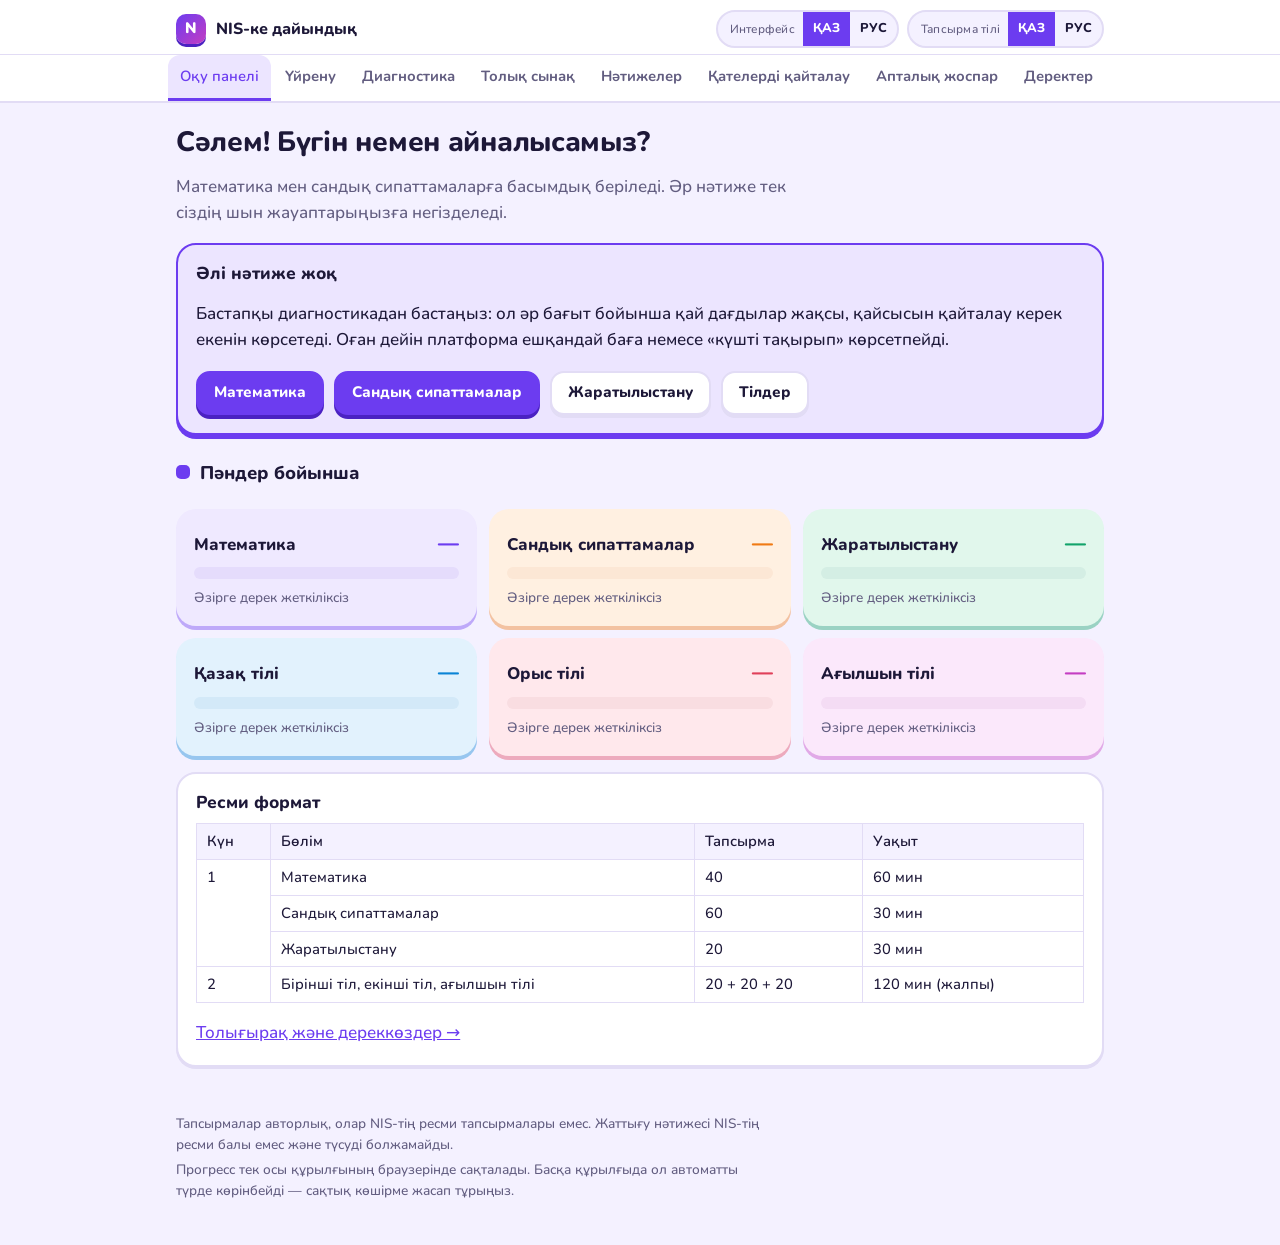
==== index.html @ 8f3544a2 "Add NIS prep platform (offline-capable site) Co-Authored-By: Claude Opus 5.5 <noreply@anthropic.com>" ====
<!doctype html>
<html lang="kk"><head><meta charset="utf-8"><meta name="viewport" content="width=device-width, initial-scale=1, viewport-fit=cover">
<link rel="manifest" href="manifest.webmanifest">
<meta name="theme-color" content="#136a55">
<link rel="icon" href="icon-192.png">
<link rel="apple-touch-icon" href="apple-touch-icon.png">
<meta name="apple-mobile-web-app-capable" content="yes">
<meta name="mobile-web-app-capable" content="yes">
<meta name="apple-mobile-web-app-title" content="NIS Дайындық">
<meta name="apple-mobile-web-app-status-bar-style" content="default">
<title>NIS Дайындық</title>
<meta name="claude:viewport-fit-sides" content="cover">
<meta name="description" content="NIS-ке түсуге дайындық: математика, сандық сипаттамалар, жаратылыстану, тілдер.">
<link rel="preconnect" href="https://fonts.googleapis.com"><link rel="preconnect" href="https://fonts.gstatic.com" crossorigin>
<link rel="stylesheet" href="https://fonts.googleapis.com/css2?family=Nunito:wght@500;600;700;800;900&display=swap">
<style>/* Яркий игровой стиль: у каждого предмета свой цвет (--sc), «объёмные» кнопки, крупные скругления. */
:root {
  --bg: #f4f1ff; --surface: #ffffff; --ink: #1d1838; --muted: #625d80; --line: #e2dcf5;
  --accent: #6c3cf0; --accent-ink: #ffffff; --accent-weak: #ece5ff; --accent-dark: #4b22c2; --gold: #f2a20c; --gold-weak: #fff3d6;
  --good: #14a05c; --good-weak: #dcf6e8; --good-dark: #0c7a44; --bad: #e5484d; --bad-weak: #ffe5e6; --shadow: 0 2px 0 #e2dcf5;
  --c-math: #6c3cf0; --c-qc: #f07a14; --c-sci: #12a36a; --c-kk: #0a84d6; --c-ru: #e0405a; --c-en: #c43dc2;
  --t-math: #efe9ff; --t-qc: #fff0e1; --t-sci: #e1f7ec; --t-kk: #e2f2fd; --t-ru: #ffe8ec; --t-en: #fbe8fb;
  --f-display: "Nunito", "Segoe UI", system-ui, sans-serif; --f-body: "Nunito", "Segoe UI", system-ui, -apple-system, sans-serif;
  --r: 20px;
}
@media (prefers-color-scheme: dark) { :root:not([data-theme="light"]) {
  --bg: #13112a; --surface: #1e1a3d; --ink: #f1eeff; --muted: #aaa4cf; --line: #352f63;
  --accent: #9d7bff; --accent-ink: #160b3a; --accent-weak: #2c2463; --accent-dark: #6c4fd6; --gold: #ffc14d; --gold-weak: #3b2e10;
  --good: #3fd68b; --good-weak: #12392a; --good-dark: #23a466; --bad: #ff7378; --bad-weak: #45192a; --shadow: 0 2px 0 #0b0920;
  --c-math: #a58bff; --c-qc: #ffa057; --c-sci: #3fd69a; --c-kk: #4cb4ff; --c-ru: #ff7891; --c-en: #f07ef0;
  --t-math: #2a2160; --t-qc: #3a2716; --t-sci: #133a2c; --t-kk: #12304a; --t-ru: #3f1a27; --t-en: #3a1a40; color-scheme: dark; } }
:root[data-theme="dark"] {
  --bg: #13112a; --surface: #1e1a3d; --ink: #f1eeff; --muted: #aaa4cf; --line: #352f63;
  --accent: #9d7bff; --accent-ink: #160b3a; --accent-weak: #2c2463; --accent-dark: #6c4fd6; --gold: #ffc14d; --gold-weak: #3b2e10;
  --good: #3fd68b; --good-weak: #12392a; --good-dark: #23a466; --bad: #ff7378; --bad-weak: #45192a; --shadow: 0 2px 0 #0b0920;
  --c-math: #a58bff; --c-qc: #ffa057; --c-sci: #3fd69a; --c-kk: #4cb4ff; --c-ru: #ff7891; --c-en: #f07ef0;
  --t-math: #2a2160; --t-qc: #3a2716; --t-sci: #133a2c; --t-kk: #12304a; --t-ru: #3f1a27; --t-en: #3a1a40; color-scheme: dark; }
* { box-sizing: border-box; }
html, body { background: var(--bg); color: var(--ink); }
body { font-family: var(--f-body); font-size: 17px; line-height: 1.55; margin: 0; -webkit-text-size-adjust: 100%; }
body::before { content: ""; position: fixed; inset: 0 0 auto; height: env(safe-area-inset-top, 0px); z-index: 10; background: var(--surface); }
a { color: var(--accent); }
h1, h2 { font-family: var(--f-display); font-weight: 600; text-wrap: balance; line-height: 1.25; margin: 0 0 .5em; }
h1 { font-size: 1.55rem; letter-spacing: -.01em; }
h2 { font-size: 1.08rem; }
.wrap { max-width: 960px; margin: 0 auto; padding-left: max(16px, env(safe-area-inset-left, 0px)); padding-right: max(16px, env(safe-area-inset-right, 0px)); }
main.wrap { padding-block: 18px 32px; display: flex; flex-direction: column; gap: 16px; }
.top { position: sticky; top: env(safe-area-inset-top, 0px); z-index: 5; background: var(--surface); border-bottom: 1px solid var(--line); }
.top-in { max-width: 960px; margin: 0 auto; display: flex; flex-wrap: wrap; align-items: center; justify-content: space-between; gap: 8px 16px; padding: 10px max(16px, env(safe-area-inset-right, 0px)) 6px max(16px, env(safe-area-inset-left, 0px)); }
.brand { display: flex; align-items: center; gap: 10px; text-decoration: none; color: var(--ink); font-family: var(--f-display); font-weight: 600; font-size: 1rem; }
.mark { width: 30px; height: 30px; border-radius: 8px; background: var(--accent); color: var(--accent-ink); display: grid; place-items: center; font-size: .95rem; }
.langs { display: flex; flex-wrap: wrap; gap: 8px; }
.seg { display: inline-flex; align-items: center; border: 1px solid var(--line); border-radius: 999px; overflow: hidden; background: var(--bg); }
.seg-l { font-size: .74rem; color: var(--muted); padding: 0 8px 0 12px; letter-spacing: .02em; }
.seg button { border: 0; background: transparent; color: var(--ink); font: inherit; font-size: .8rem; font-weight: 600; padding: 6px 10px; min-height: 34px; cursor: pointer; }
.seg button.on { background: var(--accent); color: var(--accent-ink); }
.nav { border-top: 1px solid var(--line); }
.nav-in { max-width: 960px; margin: 0 auto; display: flex; gap: 2px; overflow-x: auto; scrollbar-width: none; padding: 0 max(8px, env(safe-area-inset-right, 0px)) 0 max(8px, env(safe-area-inset-left, 0px)); }
.nav-in::-webkit-scrollbar { display: none; }
.nav-i { white-space: nowrap; text-decoration: none; color: var(--muted); padding: 10px 12px; font-size: .92rem; border-bottom: 3px solid transparent; }
.nav-i.on { color: var(--ink); border-bottom-color: var(--accent); font-weight: 600; }
.ph { padding-top: 6px; } .lead { color: var(--muted); max-width: 65ch; margin: 0; }
.card { background: var(--surface); border: 1px solid var(--line); border-radius: var(--r); padding: 18px; box-shadow: var(--shadow); min-width: 0; }
.card.hero { border-color: var(--accent); background: linear-gradient(0deg, var(--surface), var(--surface)), var(--surface); box-shadow: inset 4px 0 0 var(--accent); }
.card.hl { box-shadow: inset 4px 0 0 var(--gold); }
.card.official p, .card.official li { max-width: 72ch; }
.card > :last-child { margin-bottom: 0; }
.grid2, .grid3 { display: grid; gap: 16px; }
@media (min-width: 640px) { .grid2 { grid-template-columns: 1fr 1fr; } .grid3 { grid-template-columns: repeat(3, 1fr); } }
.stat .k { font-size: .8rem; color: var(--muted); letter-spacing: .03em; text-transform: uppercase; }
.stat .big { font-family: var(--f-display); font-size: 1.7rem; font-variant-numeric: tabular-nums; margin: 2px 0; }
.muted { color: var(--muted); } .sm { font-size: .85rem; }
.row { display: flex; gap: 10px; align-items: center; } .wrap-row { flex-wrap: wrap; }
.btn { display: inline-flex; align-items: center; justify-content: center; gap: 6px; font: inherit; font-size: .95rem; font-weight: 600; min-height: 44px; padding: 8px 16px; border-radius: 10px; border: 1px solid var(--line); background: var(--surface); color: var(--ink); cursor: pointer; text-decoration: none; }
.btn:hover { border-color: var(--accent); }
.btn.pri { background: var(--accent); color: var(--accent-ink); border-color: var(--accent); }
.btn.gold { background: var(--gold-weak); border-color: var(--gold); color: var(--ink); }
.btn.danger { color: var(--bad); border-color: var(--bad); background: transparent; }
.btn.ghost { background: transparent; border-color: transparent; color: var(--muted); }
.btn.sm { min-height: 36px; padding: 4px 12px; font-size: .85rem; }
.btn:disabled { opacity: .45; cursor: not-allowed; }
:focus-visible { outline: 3px solid var(--gold); outline-offset: 2px; }
.note { background: var(--accent-weak); border-radius: 10px; padding: 10px 14px; margin: 0; }
.note.bad { background: var(--bad-weak); color: var(--ink); } .note.ok { background: var(--good-weak); margin-top: 12px; } .note.warn { background: var(--gold-weak); } .note.hint { background: var(--gold-weak); margin-top: 12px; }
.pill { display: inline-block; font-size: .75rem; padding: 2px 9px; border-radius: 999px; background: var(--accent-weak); color: var(--ink); font-family: var(--f-body); font-weight: 600; vertical-align: middle; }
.pill.soft { background: var(--bg); border: 1px solid var(--line); font-weight: 500; } .pill.warn { background: var(--gold-weak); }
.chips { display: flex; flex-wrap: wrap; gap: 8px; }
.chip { text-decoration: none; padding: 6px 12px; border-radius: 999px; border: 1px solid var(--line); color: var(--ink); background: var(--bg); font-size: .9rem; }
.chip.warn { border-color: var(--gold); background: var(--gold-weak); }
.list { display: flex; flex-direction: column; gap: 8px; margin-bottom: 10px; }
.li { display: flex; flex-wrap: wrap; justify-content: space-between; align-items: center; gap: 10px; padding: 10px 12px; border: 1px solid var(--line); border-radius: 10px; }
.li.done { opacity: .6; } .li > label { flex: 1 1 260px; min-width: 0; }
.chk { display: flex; gap: 10px; align-items: flex-start; cursor: pointer; } .chk input { width: 20px; height: 20px; margin-top: 3px; accent-color: var(--accent); flex: none; }
.sh { margin-top: 10px; font-size: 1.15rem; }
.tiles { display: grid; grid-template-columns: repeat(auto-fill, minmax(210px, 1fr)); gap: 12px; }
.tile { display: flex; flex-direction: column; gap: 4px; text-decoration: none; color: var(--ink); background: var(--surface); border: 1px solid var(--line); border-radius: var(--r); padding: 14px; min-height: 108px; }
.tile:hover { border-color: var(--accent); } .tn { font-weight: 600; } .tm { font-size: .82rem; color: var(--muted); font-variant-numeric: tabular-nums; }
.lv { align-self: flex-start; font-size: .75rem; padding: 2px 8px; border-radius: 999px; margin-top: auto; }
.lv-none { background: var(--bg); color: var(--muted); border: 1px solid var(--line); } .lv-weak { background: var(--bad-weak); color: var(--bad); } .lv-mid { background: var(--gold-weak); color: var(--ink); } .lv-strong { background: var(--good-weak); color: var(--good); }
ul.th, ol.th, ol.steps { margin: 0; padding-left: 1.3em; display: flex; flex-direction: column; gap: 6px; max-width: 70ch; }
.steps li { padding: 6px 0; } .ansline { list-style: none; margin-left: -1.3em; }
.tblwrap { overflow-x: auto; margin: 10px 0; -webkit-overflow-scrolling: touch; }
table.qt { border-collapse: collapse; font-size: .92rem; font-variant-numeric: tabular-nums; min-width: 100%; }
.qt th, .qt td { border: 1px solid var(--line); padding: 6px 10px; text-align: left; vertical-align: top; }
.qt th { background: var(--bg); font-weight: 600; } .ind { padding-left: 14px; display: inline-block; color: var(--muted); }
.fr { display: inline-flex; flex-direction: column; vertical-align: middle; text-align: center; font-size: .86em; line-height: 1.05; margin: 0 2px; }
.fr > span:first-child { border-bottom: 1.5px solid currentColor; padding: 0 3px; }
.fr > span:last-child { padding: 0 3px; }
.nowrap { white-space: nowrap; }
svg.chart, svg.fig { display: block; max-width: 100%; height: auto; margin: 12px 0; }
svg.chart { width: 380px; } svg.fig { width: 300px; }
svg .grid { stroke: var(--line); stroke-width: 1; } svg .ax { fill: var(--muted); font-size: 12px; font-family: var(--f-body); }
svg .bar { fill: var(--accent); } svg .shape { fill: var(--accent-weak); stroke: var(--accent); stroke-width: 2; } svg .gl { stroke: var(--ink); stroke-width: 1.5; }
/* Прохождение */
.runbar { display: flex; flex-wrap: wrap; justify-content: space-between; gap: 10px; align-items: center; background: var(--surface); border: 1px solid var(--line); border-radius: var(--r); padding: 12px 16px; position: sticky; top: calc(env(safe-area-inset-top, 0px) + 96px); z-index: 3; }
.rb-t { font-weight: 600; } .timer { display: flex; flex-direction: column; align-items: flex-end; }
.timer b { font-family: var(--f-display); font-size: 1.35rem; font-variant-numeric: tabular-nums; }
.timer .muted { font-size: .75rem; }
.qgrid { background: var(--surface); border: 1px solid var(--line); border-radius: var(--r); padding: 10px 14px; }
.qgrid summary { cursor: pointer; font-weight: 600; padding: 4px 0; }
.qg-h { margin: 10px 0 6px; font-size: .9rem; } .qg-b { display: flex; flex-wrap: wrap; gap: 6px; }
.qn { width: 40px; height: 40px; border-radius: 8px; border: 1px solid var(--line); background: var(--bg); color: var(--ink); font: inherit; font-size: .85rem; cursor: pointer; font-variant-numeric: tabular-nums; position: relative; }
.qn.ans { background: var(--accent-weak); border-color: var(--accent); } .qn.cur { outline: 3px solid var(--accent); outline-offset: 1px; font-weight: 700; }
.qn.flg::after { content: ""; position: absolute; top: 3px; right: 3px; width: 8px; height: 8px; border-radius: 50%; background: var(--gold); }
.qn.ok { background: var(--good-weak); border-color: var(--good); } .qn.bad { background: var(--bad-weak); border-color: var(--bad); } .qn.lck { opacity: .55; }
.qcard { background: var(--surface); border: 1px solid var(--line); border-radius: var(--r); padding: 18px; display: flex; flex-direction: column; gap: 14px; min-width: 0; }
.qmeta { display: flex; flex-wrap: wrap; gap: 6px; align-items: center; }
.stem { font-size: 1.08rem; min-width: 0; overflow-wrap: anywhere; } .stem p { margin: 0 0 .6em; }
.passage { background: var(--bg); border: 1px solid var(--line); border-radius: 10px; padding: 14px 16px; margin-bottom: 14px; max-height: 52vh; overflow-y: auto; font-size: 1rem; }
.ptitle { font-weight: 700; margin-bottom: 6px; font-family: var(--f-display); font-size: .95rem; }
.pre { margin-bottom: 10px; }
.qc { display: grid; grid-template-columns: 1fr 1fr; gap: 10px; }
.qcc { border: 1px solid var(--line); border-radius: 10px; overflow: hidden; min-width: 0; }
.qch { background: var(--bg); padding: 6px 12px; font-size: .82rem; font-weight: 700; color: var(--muted); letter-spacing: .03em; }
.qcv { padding: 12px; font-size: 1.05rem; overflow-wrap: anywhere; }
.opts { display: flex; flex-direction: column; gap: 10px; }
.opt { display: flex; gap: 12px; align-items: center; text-align: left; font: inherit; font-size: 1.02rem; color: var(--ink); background: var(--surface); border: 1.5px solid var(--line); border-radius: 12px; padding: 12px 14px; min-height: 52px; cursor: pointer; width: 100%; }
.opt:hover:not(:disabled) { border-color: var(--accent); }
.opt .lt { flex: none; width: 32px; height: 32px; border-radius: 50%; display: grid; place-items: center; background: var(--bg); border: 1px solid var(--line); font-weight: 700; font-size: .9rem; }
.opt .ot { min-width: 0; overflow-wrap: anywhere; }
.opt.sel { border-color: var(--accent); background: var(--accent-weak); } .opt.sel .lt { background: var(--accent); color: var(--accent-ink); border-color: var(--accent); }
.opt.right { border-color: var(--good); background: var(--good-weak); } .opt.right .lt { background: var(--good); color: var(--surface); border-color: var(--good); }
.opt.wrongpick { border-color: var(--bad); background: var(--bad-weak); } .opt.wrongpick .lt { background: var(--bad); color: var(--surface); border-color: var(--bad); }
.opt:disabled { cursor: default; }
.fb { border-radius: 12px; padding: 14px 16px; border: 1px solid var(--line); } .fb p { margin: 8px 0 0; max-width: 72ch; }
.fb.good { background: var(--good-weak); border-color: var(--good); } .fb.badc { background: var(--bad-weak); border-color: var(--bad); }
.fb-h { font-weight: 700; font-family: var(--f-display); }
.navbar { display: grid; grid-template-columns: 1fr auto 1fr; gap: 10px; position: sticky; bottom: env(safe-area-inset-bottom, 0px); background: var(--bg); padding: 10px 0; z-index: 2; }
.navbar .btn:first-child { justify-self: start; } .navbar .btn:last-child { justify-self: end; }
.navbar .btn { min-width: 110px; }
.endrow { justify-content: flex-end; }
.rev { display: flex; flex-direction: column; gap: 8px; margin-top: 10px; }
.ri, .mcard { border: 1px solid var(--line); border-radius: 10px; padding: 10px 14px; background: var(--surface); }
.ri summary, .mcard summary { cursor: pointer; } .ri.okc { border-left: 4px solid var(--good); } .ri.badc { border-left: 4px solid var(--bad); }
.ri[open] .stem, .mcard[open] .stem { margin: 10px 0; }
.rn { font-variant-numeric: tabular-nums; font-weight: 700; }
.mcard.st-new { border-left: 4px solid var(--bad); } .mcard.st-work { border-left: 4px solid var(--gold); } .mcard.st-later { border-left: 4px solid var(--accent); } .mcard.st-fixed { border-left: 4px solid var(--good); }
.mcard .pill.st { background: var(--bg); border: 1px solid var(--line); }
.mrow, .filters { display: flex; flex-wrap: wrap; gap: 12px; margin: 10px 0; }
.mrow label, .filters label { display: flex; flex-direction: column; gap: 4px; font-size: .85rem; color: var(--muted); }
select, textarea, input[type=file] { font: inherit; font-size: .95rem; color: var(--ink); background: var(--surface); border: 1px solid var(--line); border-radius: 8px; padding: 8px 10px; min-height: 42px; max-width: 100%; }
.ta { width: 100%; min-height: 120px; font-family: ui-monospace, SFMono-Regular, Menlo, monospace; font-size: .8rem; margin: 10px 0; }
.dyn { padding: 10px 0; border-bottom: 1px solid var(--line); } .dyn:last-child { border-bottom: 0; }
.foot { padding-block: 10px 40px; color: var(--muted); font-size: .85rem; } .foot p { max-width: 75ch; margin: 4px 0; }
.modal-bg { position: fixed; inset: 0; background: rgba(10, 20, 17, .5); display: grid; place-items: center; z-index: 20; padding: 16px; }
.modal { background: var(--surface); color: var(--ink); border-radius: 14px; padding: 20px; max-width: 460px; width: 100%; border: 1px solid var(--line); }
.modal .row { justify-content: flex-end; flex-wrap: wrap; margin-top: 14px; }
@media (max-width: 560px) {
  body { font-size: 16px; } h1 { font-size: 1.3rem; }
  .top-in { padding-top: 8px; } .langs { gap: 6px; } .seg-l { padding: 0 5px 0 9px; font-size: .66rem; } .seg button { padding: 5px 8px; min-height: 32px; font-size: .74rem; }
  .runbar { position: static; padding: 8px 12px; }
  .qc { grid-template-columns: 1fr; }
  .navbar .btn { min-width: 0; padding: 8px 10px; }
  .card, .qcard { padding: 14px; }
}
@media (prefers-reduced-motion: reduce) { * { scroll-behavior: auto !important; transition: none !important; } }

/* ===== Игровой слой ===== */
.s-math { --sc: var(--c-math); --st: var(--t-math); } .s-qc { --sc: var(--c-qc); --st: var(--t-qc); } .s-sci { --sc: var(--c-sci); --st: var(--t-sci); }
.s-kk { --sc: var(--c-kk); --st: var(--t-kk); } .s-ru { --sc: var(--c-ru); --st: var(--t-ru); } .s-en { --sc: var(--c-en); --st: var(--t-en); }
body { font-weight: 500; }
h1, h2, .brand, .stat .big, .timer b, .fb-h, .ptitle, .tn { font-weight: 800; }
h1 { font-size: 1.75rem; }
.top { border-bottom: 0; box-shadow: 0 2px 0 var(--line); }
.mark { border-radius: 10px; background: linear-gradient(135deg, var(--c-math), var(--c-en)); color: #fff; font-weight: 900; box-shadow: 0 3px 0 var(--accent-dark); }
.nav-i { font-weight: 700; border-radius: 12px 12px 0 0; }
.nav-i.on { color: var(--accent); border-bottom-color: var(--accent); background: var(--accent-weak); }
.seg { border-width: 2px; } .seg button { font-weight: 800; }
.card { border: 2px solid var(--line); box-shadow: var(--shadow); }
.card.hero { border-color: var(--accent); background: var(--accent-weak); box-shadow: 0 4px 0 var(--accent); }
.btn { border: 2px solid var(--line); border-radius: 14px; font-weight: 800; box-shadow: 0 3px 0 var(--line); transition: transform .06s, box-shadow .06s; }
.btn:active:not(:disabled) { transform: translateY(2px); box-shadow: 0 1px 0 var(--line); }
.btn.pri { background: var(--accent); border-color: var(--accent); box-shadow: 0 4px 0 var(--accent-dark); }
.btn.pri:active:not(:disabled) { box-shadow: 0 1px 0 var(--accent-dark); }
.btn.ghost { box-shadow: none; } .btn.danger { box-shadow: 0 3px 0 var(--bad-weak); }
.pill { border-radius: 999px; font-weight: 800; }
.qmeta .pill:first-child { background: var(--sc, var(--accent)); color: #fff; }
.tile { border: 2px solid transparent; background: var(--st, var(--surface)); box-shadow: 0 4px 0 color-mix(in srgb, var(--sc, var(--line)) 35%, transparent); transition: transform .08s; }
.tile:hover { transform: translateY(-2px); border-color: var(--sc); }
.tile .tn { color: var(--ink); }
.tile::before { content: ""; width: 34px; height: 6px; border-radius: 999px; background: var(--sc); margin-bottom: 4px; }
.sh { display: flex; align-items: center; gap: 10px; }
.sh::before { content: ""; width: 14px; height: 14px; border-radius: 5px; background: var(--sc, var(--accent)); flex: none; }
/* предметные карточки на главной */
.subjs { display: grid; gap: 12px; grid-template-columns: repeat(auto-fill, minmax(260px, 1fr)); }
.subj { display: flex; flex-direction: column; gap: 8px; text-decoration: none; color: var(--ink); background: var(--st); border-radius: var(--r); padding: 16px; border: 2px solid transparent; box-shadow: 0 4px 0 color-mix(in srgb, var(--sc) 40%, transparent); }
.subj:hover { border-color: var(--sc); }
.subj-h { display: flex; justify-content: space-between; align-items: baseline; gap: 8px; }
.subj-n { font-weight: 800; font-size: 1.05rem; } .subj-p { font-weight: 900; font-size: 1.3rem; color: var(--sc); font-variant-numeric: tabular-nums; }
.pbar { height: 12px; border-radius: 999px; background: color-mix(in srgb, var(--sc) 18%, var(--surface)); overflow: hidden; }
.pbar > i { display: block; height: 100%; border-radius: 999px; background: var(--sc); }
.subj .muted { font-size: .85rem; }
/* прохождение */
.runbar { border: 2px solid var(--line); background: var(--surface); border-left: 8px solid var(--sc, var(--accent)); }
.timer b { color: var(--sc, var(--accent)); }
.qcard { border: 2px solid var(--line); box-shadow: 0 4px 0 color-mix(in srgb, var(--sc, var(--accent)) 30%, transparent); }
.qgrid { border: 2px solid var(--line); }
.qn { border-radius: 10px; border-width: 2px; font-weight: 700; }
.qn.ans { background: var(--accent-weak); border-color: var(--accent); }
.opt { border-width: 2px; border-radius: 16px; box-shadow: 0 3px 0 var(--line); font-weight: 600; }
.opt:hover:not(:disabled) { border-color: var(--sc, var(--accent)); }
.opt .lt { border-width: 2px; font-weight: 900; }
.opt.sel { border-color: var(--sc, var(--accent)); background: var(--st, var(--accent-weak)); box-shadow: 0 3px 0 var(--sc, var(--accent)); }
.opt.sel .lt { background: var(--sc, var(--accent)); border-color: var(--sc, var(--accent)); color: #fff; }
.opt.right, .opt.right.sel { border-color: var(--good); background: var(--good-weak); box-shadow: 0 3px 0 var(--good); }
.opt.right .lt, .opt.right.sel .lt { background: var(--good); border-color: var(--good); color: #fff; }
.opt.wrongpick, .opt.wrongpick.sel { border-color: var(--bad); background: var(--bad-weak); box-shadow: 0 3px 0 var(--bad); }
.opt.wrongpick .lt, .opt.wrongpick.sel .lt { background: var(--bad); border-color: var(--bad); color: #fff; }
.fb { border-width: 2px; border-radius: 18px; }
.fb.good .fb-h { color: var(--good); } .fb.badc .fb-h { color: var(--bad); }
.fb-h { font-size: 1.15rem; }
.qc .qcc { border-width: 2px; border-radius: 14px; } .qc .qch { background: var(--st, var(--bg)); color: var(--sc, var(--muted)); }
.passage { border-width: 2px; border-radius: 16px; }
.lv { font-weight: 800; }
.chip { border-width: 2px; font-weight: 700; }
.note { border-radius: 14px; }
.stat .big { font-size: 2rem; }
.ri, .mcard { border-width: 2px; border-radius: 14px; }
svg .bar { fill: var(--sc, var(--accent)); }
@media (prefers-reduced-motion: reduce) { .tile:hover { transform: none; } }
</style></head><body>
<div id="app"><p style="padding:24px">Жүктелуде… / Загрузка…</p></div>
<noscript><p style="padding:24px">JavaScript қосыңыз. / Включите JavaScript.</p></noscript>
<script>/* Ядро: генератор случайных чисел, форматирование, реестр шаблонов заданий */
var NP = (typeof window !== 'undefined' ? window : globalThis).NP = {};
NP.TPL = []; NP.byId = {}; NP.PASS = {};

NP.rng = function (seed) {
  var a = seed >>> 0;
  var f = function () { a |= 0; a = a + 0x6D2B79F5 | 0; var t = Math.imul(a ^ a >>> 15, 1 | a); t = t + Math.imul(t ^ t >>> 7, 61 | t) ^ t; return ((t ^ t >>> 14) >>> 0) / 4294967296; };
  return {
    f: f,
    int: function (lo, hi) { return lo + Math.floor(f() * (hi - lo + 1)); },
    pick: function (arr) { return arr[Math.floor(f() * arr.length)]; },
    shuffle: function (arr) { arr = arr.slice(); for (var i = arr.length - 1; i > 0; i--) { var j = Math.floor(f() * (i + 1)); var t = arr[i]; arr[i] = arr[j]; arr[j] = t; } return arr; }
  };
};

NP.gcd = function (a, b) { a = Math.abs(a); b = Math.abs(b); while (b) { var t = b; b = a % b; a = t; } return a; };
NP.lcm = function (a, b) { return a / NP.gcd(a, b) * b; };

/* Число в формате KZ/RU: десятичная запятая, пробел в тысячах (от 10 000), настоящий минус */
NP.F = function (n, dec) {
  if (typeof n === 'string') return n;
  if (dec === undefined) dec = 3;
  var neg = n < 0; n = Math.abs(n);
  var p = Math.pow(10, dec); n = Math.round(n * p) / p;
  var s = String(n); var parts = s.split('.');
  var ip = parts[0];
  if (ip.length > 4) ip = ip.replace(/\B(?=(\d{3})+(?!\d))/g, ' ');
  return (neg ? '−' : '') + ip + (parts[1] ? ',' + parts[1] : '');
};

/* Дробь в виде HTML: вертикальная запись */
NP.fr = function (n, d, mixed) {
  if (d < 0) { n = -n; d = -d; }
  var g = NP.gcd(n, d); n /= g; d /= g;
  if (d === 1) return NP.F(n);
  var sign = n < 0 ? '−' : ''; n = Math.abs(n);
  if (mixed && n > d) {
    var w = Math.floor(n / d), r = n % d;
    return sign + w + '<span class="fr"><span>' + r + '</span><span>' + d + '</span></span>';
  }
  return sign + '<span class="fr"><span>' + n + '</span><span>' + d + '</span></span>';
};
/* То же простым текстом — для проверки уникальности */
NP.plain = function (html) { return String(html).replace(/<span class="fr"><span>(\d+)<\/span><span>(\d+)<\/span><\/span>/g, ' $1/$2').replace(/<\/?[a-zA-Z!][^>]*>/g, ' ').replace(/\s+/g, ' ').trim(); };

/* Русские формы множественного числа */
NP.pl = function (n, one, few, many) {
  var a = Math.abs(n) % 100, b = a % 10;
  if (a > 10 && a < 20) return many;
  if (b > 1 && b < 5) return few;
  if (b === 1) return one;
  return many;
};

NP.L = function (kk, ru) { return { kk: kk, ru: ru }; };

NP.T = function (def) {
  if (NP.byId[def.id]) throw new Error('Дубль id шаблона: ' + def.id);
  NP.TPL.push(def); NP.byId[def.id] = def;
};

/* Таблица в HTML */
NP.table = function (head, rows) {
  var h = '<div class="tblwrap"><table class="qt"><thead><tr>' + head.map(function (c) { return '<th>' + c + '</th>'; }).join('') + '</tr></thead><tbody>';
  rows.forEach(function (r) { h += '<tr>' + r.map(function (c) { return '<td>' + c + '</td>'; }).join('') + '</tr>'; });
  return h + '</tbody></table></div>';
};

/* Столбчатая диаграмма SVG; цвета берутся из CSS-переменных */
NP.bars = function (labels, values, maxV, step, unit) {
  var W = 360, H = 200, L = 40, B = 34, T = 12, R = 10;
  var cw = (W - L - R) / labels.length;
  var sy = function (v) { return H - B - (H - B - T) * v / maxV; };
  var s = '<svg class="chart" viewBox="0 0 ' + W + ' ' + H + '" role="img">';
  for (var v = 0; v <= maxV; v += step) {
    s += '<line x1="' + L + '" x2="' + (W - R) + '" y1="' + sy(v) + '" y2="' + sy(v) + '" class="grid"/>';
    s += '<text x="' + (L - 6) + '" y="' + (sy(v) + 4) + '" text-anchor="end" class="ax">' + v + '</text>';
  }
  labels.forEach(function (lb, i) {
    var x = L + i * cw + cw * 0.2, w = cw * 0.6;
    s += '<rect x="' + x + '" y="' + sy(values[i]) + '" width="' + w + '" height="' + (H - B - sy(values[i])) + '" class="bar"/>';
    s += '<text x="' + (x + w / 2) + '" y="' + (H - B + 16) + '" text-anchor="middle" class="ax">' + lb + '</text>';
  });
  if (unit) s += '<text x="' + L + '" y="' + (H - 4) + '" class="ax">' + unit + '</text>';
  return s + '</svg>';
};

NP.QCOPT = {
  kk: ['А бағанындағы шама үлкен', 'В бағанындағы шама үлкен', 'Екі шама тең', 'Ақпарат жеткіліксіз'],
  ru: ['Больше значение в колонке А', 'Больше значение в колонке В', 'Значения равны', 'Недостаточно информации']
};
NP.cmp = function (a, b) { return Math.abs(a - b) < 1e-9 ? 2 : (a > b ? 0 : 1); };

/* Сборка экземпляра задания по шаблону и зерну. Детерминирована: (id, seed) → одно и то же задание. */
NP.build = function (id, seed) {
  var tpl = NP.byId[id];
  if (!tpl) return null;
  var last = null;
  for (var k = 0; k < 40; k++) {
    var r = NP.rng((seed + k * 7919) >>> 0);
    var g = tpl.g(r);
    if (!g) continue;
    var inst = NP._assemble(tpl, g, r);
    if (inst && inst.ok) { inst.seed = seed; return inst; }
    last = inst;
  }
  if (last) { last.seed = seed; last.bad = true; }
  return last;
};

NP._assemble = function (tpl, g, r) {
  var inst = { id: tpl.id, s: tpl.s, t: tpl.t, k: tpl.k, d: tpl.d, L: {}, ok: true };
  if (tpl.s === 'qc' && g.A !== undefined) {
    inst.type = 'qc';
    var ans = g.ans !== undefined ? g.ans : NP.cmp(g.va, g.vb);
    inst.ans = ans; inst.va = g.va; inst.vb = g.vb; inst.cases = g.cases;
    ['kk', 'ru'].forEach(function (lg) {
      var pick = function (x) { return x === undefined ? '' : (typeof x === 'object' ? x[lg] : x); };
      var whys = [0, 1, 2, 3].map(function (i) {
        if (i === ans) return '';
        if (g.tl === i && g.tr) return pick(g.tr);
        return lg === 'kk' ? 'Екі бағандағы шаманы толық есептеп, содан кейін салыстырыңыз.' : 'Полностью вычислите значения в обеих колонках и только потом сравнивайте.';
      });
      inst.L[lg] = {
        stem: (g.pre ? '<div class="pre">' + pick(g.pre) + '</div>' : '') + '<div class="qc"><div class="qcc"><div class="qch">' + (lg === 'kk' ? 'А бағаны' : 'Колонка А') + '</div><div class="qcv">' + pick(g.A) + '</div></div><div class="qcc"><div class="qch">' + (lg === 'kk' ? 'В бағаны' : 'Колонка В') + '</div><div class="qcv">' + pick(g.B) + '</div></div></div>',
        opts: NP.QCOPT[lg].slice(), whys: whys, h: pick(g.h),
        e: pick(g.e) + ' ' + (lg === 'kk' ? 'Жауабы: ' : 'Ответ: ') + 'ABCD'[ans] + ' — ' + NP.QCOPT[lg][ans].toLowerCase() + '.'
      };
    });
    return inst;
  }
  inst.type = 'mc';
  var fixed = g.fixed; inst.fixed = fixed || null;
  if (g.pass) inst.pass = g.pass;
  var vals = [g.a].concat(g.w.map(function (x) { return x[0]; }));
  ['kk', 'ru'].forEach(function (lg) {
    var pv = vals.map(function (v) { return NP.plain(v !== null && typeof v === 'object' ? v[lg] : v); });
    for (var i = 0; i < pv.length; i++) { if (!pv[i]) inst.ok = false; for (var j = i + 1; j < pv.length; j++) if (pv[i] === pv[j]) inst.ok = false; }
  });
  if (vals.length !== 4) inst.ok = false;
  var order = g.keepOrder ? [0, 1, 2, 3] : r.shuffle([0, 1, 2, 3]);
  inst.ans = order.indexOf(0);
  ['kk', 'ru'].forEach(function (lg) {
    var pick = function (x) { return x === undefined ? '' : (typeof x === 'object' && x !== null && !Array.isArray(x) ? x[lg] : x); };
    var whyAll = [''].concat(g.w.map(function (x) { return pick(x[1]); }));
    var passHtml = '';
    if (g.pass && NP.PASS[g.pass]) passHtml = '<div class="passage" lang="' + NP.PASS[g.pass].lang + '"><div class="ptitle">' + NP.PASS[g.pass].title + '</div>' + NP.PASS[g.pass].html + '</div>';
    inst.L[lg] = {
      stem: passHtml + '<div class="qtext">' + pick(g.q) + '</div>',
      opts: order.map(function (o) { return pick(vals[o]); }),
      whys: order.map(function (o) { return whyAll[o]; }),
      h: pick(g.h), e: pick(g.e)
    };
  });
  return inst;
};

;
/* Банк заданий: Математика (+ логика и пространственное мышление в математическом блоке).
   Все задания авторские. Правильный ответ вычисляется кодом из тех же параметров, что и условие. */
(function () {
  var T = NP.T, F = NP.F, fr = NP.fr, L = NP.L, pl = NP.pl;
  var tg = function (n) { return F(n) + ' ₸'; };
  var lenCm = function (cm) { var m = Math.floor(cm / 100), c = Math.round(cm - m * 100); return (m ? m + ' м' : '') + (m && c ? ' ' : '') + (c ? F(c) + ' см' : ''); };
  var frv = function (n, d) { return fr(n, d); };
  var simp = function (n, d) { var g = NP.gcd(n, d); return [n / g, d / g]; };

  /* ---------- БӨЛШЕКТЕР / ДРОБИ ---------- */
  T({ id: 'm_frac_tank', s: 'math', t: 'frac', k: 'frac.part', d: 2, g: function (r) {
    var pq = r.pick([[3, 4], [2, 3], [4, 5], [5, 6], [5, 8], [7, 10]]), uv = r.pick([[1, 3], [2, 5], [1, 4], [3, 8], [1, 6], [2, 7]]);
    var p = pq[0], q = pq[1], u = uv[0], v = uv[1];
    if (p * v - u * q <= 0) return null;
    var A = frv(p * (v - u), q * v), P = frv(p, q), U = frv(u, v), Rv = frv(v - u, v);
    return {
      q: L('Бактың ' + P + ' бөлігі сумен толтырылған. Гүлдерді суаруға осы судың ' + U + ' бөлігі жұмсалды. Енді бактың қандай бөлігінде су бар?',
           'Бак заполнен водой на ' + P + '. На полив цветов израсходовали ' + U + ' этой воды. Какая часть бака теперь заполнена водой?'),
      a: A,
      w: [[frv(p * v - u * q, q * v), L('Жұмсалған ' + U + ' бөлігін бүкіл бактан алынған деп есептеп, бөлшектерді жай ғана азайтқан.', 'Решили, что израсходовали ' + U + ' всего бака, и просто вычли дроби.')],
          [frv(p * u, q * v), L('Бұл — жұмсалған судың бактағы үлесі. Ал сұрақ қалған су туралы.', 'Это доля израсходованной воды, а спрашивали об оставшейся.')],
          [Rv, L('Бұл — судың қалған бөлігі ғана. Оны ' + P + ' санына көбейту керек еді.', 'Это лишь оставшаяся часть воды. Её нужно было умножить на ' + P + '.')]],
      h: L('«Осы судың» деген сөзге назар аударыңыз: ' + U + ' — бүкіл бактың емес, бактағы судың бөлігі.', 'Обратите внимание на слова «этой воды»: ' + U + ' — часть воды, а не всего бака.'),
      e: L('Судың 1 − ' + U + ' = ' + Rv + ' бөлігі қалды. Бұл бактың ' + P + ' · ' + Rv + ' = ' + A + ' бөлігі. Жауабы: ' + A + '.',
           'Осталось 1 − ' + U + ' = ' + Rv + ' воды. Это ' + P + ' · ' + Rv + ' = ' + A + ' бака. Ответ: ' + A + '.')
    };
  } });

  T({ id: 'm_frac_class', s: 'math', t: 'frac', k: 'frac.reverse', d: 3, g: function (r) {
    var set = r.pick([[1, 3, 3, 8], [1, 4, 2, 3], [2, 5, 1, 3], [1, 3, 1, 4], [1, 6, 2, 5], [1, 4, 1, 3]]);
    var a = set[0], b = set[1], c = set[2], d = set[3];
    var mult = b * d, N = mult * r.int(1, Math.max(1, Math.floor(48 / mult)));
    if (N < 20) N = mult * Math.ceil(20 / mult);
    var none = N * (b - a) * (d - c) / (b * d), chess = N * a / b;
    var fN = simp((b - a) * (d - c), b * d);
    var w2 = none + chess;
    return {
      q: L('Сыныптағы оқушылардың ' + fr(a, b) + ' бөлігі шахмат үйірмесіне барады. Қалған оқушылардың ' + fr(c, d) + ' бөлігі робототехникаға барады. Ешбір үйірмеге бармайтын ' + none + ' оқушы бар. Сыныпта барлығы неше оқушы бар? (Әр оқушы ең көбі бір үйірмеге барады.)',
           'В шахматный кружок ходят ' + fr(a, b) + ' учеников класса. На робототехнику ходят ' + fr(c, d) + ' остальных учеников. Ни в один кружок не ходят ' + none + ' ' + pl(none, 'ученик', 'ученика', 'учеников') + '. Сколько всего учеников в классе? (Каждый ученик ходит не более чем в один кружок.)'),
      a: F(N),
      w: [[F(N * (b - a) / b), L('Бұл — шахматқа бармайтындар саны. Есепті соңына дейін шығару керек еді.', 'Это число учеников, не посещающих шахматы. Решение не доведено до конца.')],
          [F(w2), L('Робототехникаға баратындар ескерілмеген: тек шахматшылар мен үйірмеге бармайтындар қосылған.', 'Не учтены ученики робототехники: сложены только шахматисты и не посещающие кружки.')],
          [F(N - none), L('Бұл — үйірмеге баратын оқушылар саны, ал сыныптағы барлық оқушы сұралған.', 'Это число учеников, которые ходят в кружки, а спрашивали обо всех учениках.')]],
      h: L('Алдымен шахматқа бармайтындардың үлесін табыңыз. Ешбір үйірмеге бармайтындар — солардың бір бөлігі.', 'Сначала найдите долю тех, кто не ходит на шахматы. Не посещающие кружки — часть именно этих учеников.'),
      e: L('Шахматқа бармайтындар: 1 − ' + fr(a, b) + ' = ' + fr(b - a, b) + '. Олардың 1 − ' + fr(c, d) + ' = ' + fr(d - c, d) + ' бөлігі ешбір үйірмеге бармайды: ' + fr(b - a, b) + ' · ' + fr(d - c, d) + ' = ' + fr(fN[0], fN[1]) + ' сыныптың бөлігі. Бұл ' + none + ' оқушы, сондықтан барлығы ' + none + ' : ' + fr(fN[0], fN[1]) + ' = ' + N + '. Тексеру: шахмат — ' + chess + ', робототехника — ' + (N - chess - none) + ', ешбірі — ' + none + '; қосындысы ' + N + '. Жауабы: ' + N + '.',
           'Не ходят на шахматы: 1 − ' + fr(a, b) + ' = ' + fr(b - a, b) + '. Из них ' + fr(d - c, d) + ' не ходят никуда: ' + fr(b - a, b) + ' · ' + fr(d - c, d) + ' = ' + fr(fN[0], fN[1]) + ' класса. Это ' + none + ' уч., значит, всего ' + none + ' : ' + fr(fN[0], fN[1]) + ' = ' + N + '. Проверка: шахматы — ' + chess + ', робототехника — ' + (N - chess - none) + ', никуда — ' + none + '; сумма ' + N + '. Ответ: ' + N + '.')
    };
  } });

  T({ id: 'm_frac_closest', s: 'math', t: 'frac', k: 'frac.compare', d: 2, g: function (r) {
    var picks = [], seen = {}, dist = {};
    var guard = 0;
    while (picks.length < 4 && guard++ < 200) {
      var dd = r.int(5, 13), nn = r.int(1, dd - 1), s = simp(nn, dd);
      if (2 * s[0] === s[1]) continue;
      var key = s[0] + '/' + s[1]; if (seen[key]) continue;
      var dn = Math.abs(2 * s[0] - s[1]) / (2 * s[1]);
      var dk = dn.toFixed(6); if (dist[dk]) continue;
      seen[key] = 1; dist[dk] = 1; picks.push({ n: s[0], d: s[1], dist: dn });
    }
    if (picks.length < 4) return null;
    var best = picks.slice().sort(function (x, y) { return x.dist - y.dist; })[0];
    var dstr = function (p) { var g = simp(Math.abs(2 * p.n - p.d), 2 * p.d); return fr(g[0], g[1]); };
    var others = picks.filter(function (p) { return p !== best; });
    var lines = function (lg) { return picks.map(function (p) { return '|' + fr(p.n, p.d) + ' − ' + fr(1, 2) + '| = ' + dstr(p); }).join('; '); };
    return {
      q: L('Төмендегі бөлшектердің қайсысы ' + fr(1, 2) + ' санына ең жақын?', 'Какая из дробей ближе всего к числу ' + fr(1, 2) + '?'),
      a: fr(best.n, best.d),
      w: others.map(function (p) { return [fr(p.n, p.d), L('Бұл бөлшектің ' + fr(1, 2) + ' санынан айырмасы ' + dstr(p) + ', ал ' + fr(best.n, best.d) + ' үшін айырма ' + dstr(best) + ' — кішірек.', 'Разность этой дроби и ' + fr(1, 2) + ' равна ' + dstr(p) + ', а у ' + fr(best.n, best.d) + ' — ' + dstr(best) + ', это меньше.')]; }),
      h: L('Әр бөлшектің ' + fr(1, 2) + ' санынан қаншалықты алыс екенін есептеңіз. Ортақ бөлімге келтіру көмектеседі.', 'Посчитайте, насколько каждая дробь отличается от ' + fr(1, 2) + '. Поможет приведение к общему знаменателю.'),
      e: L('Әр бөлшектің ' + fr(1, 2) + ' санынан айырмасын табамыз: ' + lines() + '. Ең кіші айырма ' + fr(best.n, best.d) + ' бөлшегінде. Жауабы: ' + fr(best.n, best.d) + '.',
           'Находим разность каждой дроби и ' + fr(1, 2) + ': ' + lines() + '. Наименьшая разность у дроби ' + fr(best.n, best.d) + '. Ответ: ' + fr(best.n, best.d) + '.')
    };
  } });

  T({ id: 'm_frac_recipe', s: 'math', t: 'frac', k: 'frac.mult', d: 2, g: function (r) {
    var p = r.pick([2, 3, 4, 6]), t = r.pick([3, 5, 6, 8, 9, 10]); if (t === p) return null;
    var am = r.pick([[9, 4], [5, 2], [7, 4], [8, 3], [3, 2], [11, 4]]);
    var a = am[0], b = am[1];
    var A = fr(a * t, b * p, true), base = fr(a, b, true);
    return {
      q: L(p + ' адамға арналған бәліш рецептінде ' + base + ' кесе ұн бар. Осы рецепт бойынша ' + t + ' адамға бәліш пісіру үшін неше кесе ұн керек?',
           'В рецепте пирога на ' + p + ' ' + pl(p, 'человека', 'человека', 'человек') + ' указано ' + base + ' стакана муки. Сколько стаканов муки нужно по этому рецепту на ' + t + ' ' + pl(t, 'человека', 'человека', 'человек') + '?'),
      a: A,
      w: [[fr(a + (t - p) * b, b, true), L('Адам санының айырмасын ұнның мөлшеріне қосқан. Бұл жерде пропорция керек.', 'Прибавили к количеству муки разницу в числе людей. Здесь нужна пропорция.')],
          [fr(a * t, b, true), L('Бір адамға қанша ұн керек екенін таппай, бүкіл рецептті ' + t + ' санына көбейтіп жіберген.', 'Умножили весь рецепт на ' + t + ', не найдя количество муки на одного человека.')],
          [fr(a * p, b * t, true), L('Қатынасты керісінше алған: ' + p + '/' + t + ' емес, ' + t + '/' + p + ' есе көбейту керек.', 'Перепутали отношение: умножать нужно на ' + t + '/' + p + ', а не на ' + p + '/' + t + '.')]],
      h: L('Алдымен бір адамға қанша ұн керек екенін табыңыз.', 'Сначала найдите, сколько муки нужно на одного человека.'),
      e: L('Бір адамға: ' + base + ' : ' + p + ' = ' + fr(a, b * p) + ' кесе. ' + t + ' адамға: ' + fr(a, b * p) + ' · ' + t + ' = ' + A + ' кесе. Жауабы: ' + A + '.',
           'На одного человека: ' + base + ' : ' + p + ' = ' + fr(a, b * p) + ' стакана. На ' + t + ': ' + fr(a, b * p) + ' · ' + t + ' = ' + A + '. Ответ: ' + A + '.')
    };
  } });

  /* ---------- ҚАТЫНАС, ПРОПОРЦИЯ / ОТНОШЕНИЯ, ПРОПОРЦИИ ---------- */
  T({ id: 'm_ratio_scale', s: 'math', t: 'ratio', k: 'ratio.scale', d: 2, g: function (r) {
    var k = r.pick([18, 20, 24, 25, 32, 40]);
    var Lm = r.int(Math.ceil(350 / k), Math.floor(520 / k));
    var real = Lm * k;
    return {
      q: L('Ойыншық машина нақты машинаның 1 : ' + k + ' масштабтағы үлгісі. Ойыншықтың ұзындығы ' + Lm + ' см. Нақты машинаның ұзындығы қандай?',
           'Игрушечная машина — модель настоящей машины в масштабе 1 : ' + k + '. Длина игрушки ' + Lm + ' см. Какова длина настоящей машины?'),
      a: lenCm(real),
      w: [[lenCm(real * 10), L('Сантиметрді метрге айналдырғанда қателескен: 100-ге емес, 10-ға бөлген.', 'Ошибка при переводе сантиметров в метры: делили на 10, а не на 100.')],
          [F(real / 10) + ' см', L('Миллиметр мен сантиметрді шатастырған.', 'Перепутали миллиметры и сантиметры.')],
          [lenCm(Lm + k), L('Масштабты «' + k + ' есе үлкен» деп емес, «' + k + ' см-ге ұзын» деп түсінген.', 'Поняли масштаб как «на ' + k + ' см длиннее», а не «в ' + k + ' раз больше».')]],
      h: L('1 : ' + k + ' масштабы нақты өлшем үлгіден ' + k + ' есе үлкен екенін білдіреді.', 'Масштаб 1 : ' + k + ' значит, что настоящий размер в ' + k + ' раз больше модели.'),
      e: L(Lm + ' · ' + k + ' = ' + real + ' см = ' + lenCm(real) + '. Жауабы: ' + lenCm(real) + '.', Lm + ' · ' + k + ' = ' + real + ' см = ' + lenCm(real) + '. Ответ: ' + lenCm(real) + '.')
    };
  } });

  T({ id: 'm_ratio_share', s: 'math', t: 'ratio', k: 'ratio.divide', d: 2, g: function (r) {
    var parts = r.shuffle([1, 2, 3, 4, 5, 6, 7]).slice(0, 3);
    var a = parts[0], b = parts[1], c = parts[2], u = r.pick([150, 200, 250, 300, 400, 500]);
    var mx = Math.max(a, b, c), mn = Math.min(a, b, c), D = u * (mx - mn), S = a + b + c, tot = u * S;
    return {
      q: L('Үш дос ақшаны ' + a + ' : ' + b + ' : ' + c + ' қатынасында бөлді. Ең көп алған дос ең аз алған достан ' + tg(D) + ' артық алды. Барлығы неше теңге бөлінді?',
           'Три друга разделили деньги в отношении ' + a + ' : ' + b + ' : ' + c + '. Тот, кто получил больше всех, получил на ' + tg(D) + ' больше того, кто получил меньше всех. Сколько всего денег разделили?'),
      a: tg(tot),
      w: [[tg(D * S), L(F(D) + ' теңгені бір бөлік деп қабылдаған. Шын мәнінде ол ' + (mx - mn) + ' бөлікке тең.', 'Приняли ' + F(D) + ' ₸ за одну часть, а это ' + (mx - mn) + ' части(ей).')],
          [tg(u * mx), L('Бұл — тек ең көп алған достың үлесі.', 'Это только доля друга, получившего больше всех.')],
          [tg(u * (mx + mn)), L('Тек екі достың үлесін қосқан, үшінші дос ұмытылған.', 'Сложили доли только двух друзей, третий забыт.')]],
      h: L('Ең үлкен және ең кіші үлестің айырмасы неше бөлікке тең?', 'Сколько частей составляет разница между наибольшей и наименьшей долей?'),
      e: L('Айырма: ' + mx + ' − ' + mn + ' = ' + (mx - mn) + ' бөлік = ' + tg(D) + '. Бір бөлік: ' + F(D) + ' : ' + (mx - mn) + ' = ' + tg(u) + '. Барлығы ' + S + ' бөлік: ' + S + ' · ' + F(u) + ' = ' + tg(tot) + '. Жауабы: ' + tg(tot) + '.',
           'Разница: ' + mx + ' − ' + mn + ' = ' + (mx - mn) + ' ч. = ' + tg(D) + '. Одна часть: ' + F(D) + ' : ' + (mx - mn) + ' = ' + tg(u) + '. Всего ' + S + ' ч.: ' + S + ' · ' + F(u) + ' = ' + tg(tot) + '. Ответ: ' + tg(tot) + '.')
    };
  } });

  T({ id: 'm_ratio_mix', s: 'math', t: 'ratio', k: 'ratio.change', d: 3, g: function (r) {
    var s = r.pick([[1, 3, 20, 1, 4], [2, 5, 21, 1, 3], [1, 2, 18, 1, 3], [3, 5, 24, 1, 2], [2, 3, 25, 1, 2], [1, 4, 30, 1, 5], [3, 7, 30, 2, 5]]);
    var a = s[0], b = s[1], T0 = s[2], tA = s[3], tB = s[4];
    var u = T0 / (a + b), c = u * a, w = u * b, W = c * tB / tA, add = W - w;
    var wr1 = Math.round((T0 * tB / (tA + tB) - w) * 10) / 10; if (wr1 <= 0) wr1 = add + c;
    return {
      q: L('Шырын мен суды ' + a + ' : ' + b + ' қатынасында араластырып, ' + T0 + ' л сусын алды. Сусынға тағы неше литр су құйса, шырын мен судың қатынасы ' + tA + ' : ' + tB + ' болады?',
           'Сок и воду смешали в отношении ' + a + ' : ' + b + ' и получили ' + T0 + ' л напитка. Сколько литров воды нужно долить, чтобы отношение сока к воде стало ' + tA + ' : ' + tB + '?'),
      a: F(add) + ' л',
      w: [[F(W) + ' л', L('Бұл — қажетті судың барлық мөлшері. Сусында бұрыннан бар ' + F(w) + ' л суды шегеру керек еді.', 'Это всё нужное количество воды. Нужно было вычесть ' + F(w) + ' л, которые уже есть.')],
          [F(wr1) + ' л', L('Сусынның жалпы көлемі өзгермейді деп есептеген. Су құйғанда көлем артады, ал шырын мөлшері өзгермейді.', 'Считали, что общий объём не меняется. При доливании воды объём растёт, а количество сока остаётся прежним.')],
          [F(c * (tA + tB) / tA) + ' л', L('Бұл — сусынның жаңа жалпы көлемі, ал қосылатын су сұралған.', 'Это новый общий объём напитка, а спрашивали, сколько воды долить.')]],
      h: L('Су қосқанда шырынның мөлшері өзгермейді. Алдымен шырын неше литр екенін табыңыз.', 'При доливании воды количество сока не меняется. Сначала найдите, сколько литров сока.'),
      e: L('Бір бөлік: ' + T0 + ' : ' + (a + b) + ' = ' + F(u) + ' л. Шырын — ' + F(c) + ' л, су — ' + F(w) + ' л. ' + tA + ' : ' + tB + ' болуы үшін су ' + F(c) + ' · ' + tB + ' : ' + tA + ' = ' + F(W) + ' л болуы керек. Құю керек: ' + F(W) + ' − ' + F(w) + ' = ' + F(add) + ' л. Жауабы: ' + F(add) + ' л.',
           'Одна часть: ' + T0 + ' : ' + (a + b) + ' = ' + F(u) + ' л. Сока ' + F(c) + ' л, воды ' + F(w) + ' л. Для отношения ' + tA + ' : ' + tB + ' воды должно быть ' + F(c) + ' · ' + tB + ' : ' + tA + ' = ' + F(W) + ' л. Долить: ' + F(W) + ' − ' + F(w) + ' = ' + F(add) + ' л. Ответ: ' + F(add) + ' л.')
    };
  } });

  T({ id: 'm_ratio_workers', s: 'math', t: 'ratio', k: 'ratio.inverse', d: 3, g: function (r) {
    var w1 = r.pick([4, 6, 8, 9, 10, 12]), d1 = r.pick([6, 8, 10, 12, 15]), P = w1 * d1;
    var cands = []; for (var x = 2; x <= 20; x++) if (x !== w1 && P % x === 0 && P / x >= 3) cands.push(x);
    if (!cands.length) return null;
    var w2 = r.pick(cands), ans = P / w2;
    var w3v = w2 < w1 ? d1 + (w1 - w2) : d1 - (w2 - w1);
    if (w3v <= 0) w3v = d1 + w2;
    return {
      q: L(w1 + ' жұмысшы жұмысты ' + d1 + ' күнде бітіреді. Дәл сондай жұмысты ' + w2 + ' жұмысшы неше күнде бітіреді? (Барлық жұмысшы бірдей жылдамдықпен жұмыс істейді.)',
           w1 + ' рабочих выполняют работу за ' + d1 + ' ' + pl(d1, 'день', 'дня', 'дней') + '. За сколько дней такую же работу выполнят ' + w2 + ' ' + pl(w2, 'рабочий', 'рабочих', 'рабочих') + '? (Все работают с одинаковой скоростью.)'),
      a: F(ans) + (r ? '' : ''),
      w: [[F(d1 * w2 / w1, 1), L('Тура пропорция қолданған. Жұмысшы көп болса, уақыт азаяды — бұл кері пропорция.', 'Использовали прямую пропорцию. Чем больше рабочих, тем меньше времени — это обратная пропорция.')],
          [F(w3v), L('Жұмысшы санының айырмасын күндерге қосқан немесе азайтқан. Мұнда көбейту мен бөлу керек.', 'Прибавили или вычли разницу в числе рабочих. Здесь нужно умножение и деление.')],
          [F(P), L('Бұл — «адам-күн» саны, яғни жұмыстың жалпы көлемі. Оны ' + w2 + ' санына бөлу керек еді.', 'Это число «человеко-дней», то есть весь объём работы. Его нужно было разделить на ' + w2 + '.')]],
      h: L('Барлық жұмысты бір жұмысшы неше күнде бітірер еді?', 'За сколько дней всю работу сделал бы один рабочий?'),
      e: L('Жұмыс көлемі: ' + w1 + ' · ' + d1 + ' = ' + P + ' адам-күн. ' + w2 + ' жұмысшыға: ' + P + ' : ' + w2 + ' = ' + ans + ' күн. Жауабы: ' + ans + '.',
           'Объём работы: ' + w1 + ' · ' + d1 + ' = ' + P + ' человеко-дней. Для ' + w2 + ' рабочих: ' + P + ' : ' + w2 + ' = ' + ans + '. Ответ: ' + ans + '.')
    };
  } });

  /* ---------- ПАЙЫЗДАР / ПРОЦЕНТЫ ---------- */
  T({ id: 'm_pct_reverse', s: 'math', t: 'pct', k: 'pct.reverse', d: 3, g: function (r) {
    var p = r.pick([10, 15, 20, 25, 30, 40]), O = r.int(40, 300) * 100, X = O * (100 - p) / 100;
    if (X % 10 !== 0) return null;
    return {
      q: L('Жеңілдік кезінде кроссовкалардың бағасы ' + p + '%-ға төмендеп, ' + tg(X) + ' болды. Жеңілдікке дейін кроссовкалар қанша тұрды?',
           'Во время скидки цена кроссовок снизилась на ' + p + '% и стала ' + tg(X) + '. Сколько стоили кроссовки до скидки?'),
      a: tg(O),
      w: [[tg(Math.round(X * (100 + p) / 100)), L('Жаңа бағаға ' + p + '% қосқан. Бірақ ' + p + '% жаңа бағадан емес, бастапқы бағадан алынған.', 'Прибавили ' + p + '% к новой цене. Но ' + p + '% брали от старой цены, а не от новой.')],
          [tg(X * (100 - p) / 100), L('Жеңілдікті тағы бір рет қолданған.', 'Применили скидку ещё раз.')],
          [tg(O - X), L('Бұл — жеңілдік мөлшері, ал бастапқы баға сұралған.', 'Это размер скидки, а спрашивали первоначальную цену.')]],
      h: L(tg(X) + ' бастапқы бағаның неше пайызы?', 'Сколько процентов от первоначальной цены составляет ' + tg(X) + '?'),
      e: L('Жеңілдіктен кейін баға бастапқы бағаның 100% − ' + p + '% = ' + (100 - p) + '% бөлігі. Сондықтан бастапқы баға: ' + F(X) + ' : ' + F((100 - p) / 100) + ' = ' + tg(O) + '. Тексеру: ' + F(O) + '-нің ' + p + '%-ы — ' + F(O - X) + '. Жауабы: ' + tg(O) + '.',
           'После скидки цена составляет 100% − ' + p + '% = ' + (100 - p) + '% от первоначальной. Значит, первоначальная цена: ' + F(X) + ' : ' + F((100 - p) / 100) + ' = ' + tg(O) + '. Проверка: ' + p + '% от ' + F(O) + ' — это ' + F(O - X) + '. Ответ: ' + tg(O) + '.')
    };
  } });

  T({ id: 'm_pct_successive', s: 'math', t: 'pct', k: 'pct.successive', d: 3, g: function (r) {
    var p = r.pick([10, 20, 30, 40, 50]), loss = p * p / 100, upFirst = r.f() < 0.5;
    var mid = upFirst ? 100 + p : 100 - p, fin = mid + (upFirst ? -1 : 1) * mid * p / 100;
    var s1k = upFirst ? 'алдымен ' + p + '%-ға қымбаттады, кейін жаңа бағасы ' + p + '%-ға арзандады' : 'алдымен ' + p + '%-ға арзандады, кейін жаңа бағасы ' + p + '%-ға қымбаттады';
    var s1r = upFirst ? 'сначала подорожал на ' + p + '%, затем новая цена снизилась на ' + p + '%' : 'сначала подешевел на ' + p + '%, затем новая цена выросла на ' + p + '%';
    return {
      q: L('Тауардың бағасы ' + s1k + '. Соңғы баға бастапқы бағамен салыстырғанда қалай өзгерді?', 'Товар ' + s1r + '. Как изменилась итоговая цена по сравнению с первоначальной?'),
      a: L(F(loss) + '%-ға төмендеді', 'снизилась на ' + F(loss) + '%'),
      w: [[L('Өзгерген жоқ', 'не изменилась'), L('Пайыздар әртүрлі бағадан алынады, сондықтан олар бірін-бірі жоймайды.', 'Проценты берутся от разных цен, поэтому они не компенсируют друг друга.')],
          [L(F(loss) + '%-ға өсті', 'выросла на ' + F(loss) + '%'), L('Өзгеріс шамасы дұрыс табылған, бірақ бағыты қате.', 'Величина изменения найдена верно, а направление — нет.')],
          [L(p + '%-ға төмендеді', 'снизилась на ' + p + '%'), L('Тек бір өзгеріс ескерілген.', 'Учтено только одно изменение.')]],
      h: L('Бастапқы бағаны 100 деп алып, екі өзгерісті ретімен есептеңіз.', 'Примите начальную цену за 100 и по очереди посчитайте оба изменения.'),
      e: L('Бастапқы баға 100 болсын. Бірінші өзгерістен кейін: ' + mid + '. Екінші өзгеріс ' + F(mid) + ' санының ' + p + '%-ы, яғни ' + F(mid * p / 100) + '. Соңғы баға: ' + F(fin) + '. Бұл 100-ден ' + F(loss) + ' кем. Жауабы: ' + F(loss) + '%-ға төмендеді.',
           'Пусть начальная цена 100. После первого изменения: ' + mid + '. Второе изменение — ' + p + '% от ' + F(mid) + ', то есть ' + F(mid * p / 100) + '. Итоговая цена: ' + F(fin) + ', на ' + F(loss) + ' меньше 100. Ответ: снизилась на ' + F(loss) + '%.')
    };
  } });

  T({ id: 'm_pct_group', s: 'math', t: 'pct', k: 'pct.find', d: 2, g: function (r) {
    var N = r.pick([320, 400, 480, 560, 600, 640, 720, 800]), p = r.pick([35, 40, 45, 55, 60, 65]), ab = r.pick([[1, 3], [1, 4], [2, 5], [3, 8], [1, 6]]);
    var girls = N * p / 100; if (girls % ab[1] !== 0) return null;
    var vol = girls * ab[0] / ab[1], notv = girls - vol;
    return {
      q: L('Мектепте ' + N + ' оқушы оқиды. Олардың ' + p + '%-ы — қыздар. Қыздардың ' + fr(ab[0], ab[1]) + ' бөлігі волейбол секциясына барады. Волейболға бармайтын неше қыз бар?',
           'В школе учатся ' + N + ' учеников. ' + p + '% из них — девочки. ' + fr(ab[0], ab[1]) + ' девочек ходят в секцию волейбола. Сколько девочек не ходят на волейбол?'),
      a: F(notv),
      w: [[F(vol), L('Бұл — волейболға баратын қыздар саны.', 'Это число девочек, которые ходят на волейбол.')],
          [F(girls), L('Бұл — барлық қыздар саны. Соңғы қадам жасалмаған.', 'Это число всех девочек. Последний шаг не сделан.')],
          [F(N - girls), L('Бұл — ұлдар саны.', 'Это число мальчиков.')]],
      h: L('Алдымен қыздар санын табыңыз. Содан кейін волейболға бармайтындардың үлесін анықтаңыз.', 'Сначала найдите число девочек, затем долю тех, кто не ходит на волейбол.'),
      e: L('Қыздар: ' + N + ' · ' + F(p / 100) + ' = ' + girls + '. Волейболға барады: ' + girls + ' · ' + fr(ab[0], ab[1]) + ' = ' + vol + '. Бармайды: ' + girls + ' − ' + vol + ' = ' + notv + '. Жауабы: ' + notv + '.',
           'Девочек: ' + N + ' · ' + F(p / 100) + ' = ' + girls + '. На волейбол ходят: ' + girls + ' · ' + fr(ab[0], ab[1]) + ' = ' + vol + '. Не ходят: ' + girls + ' − ' + vol + ' = ' + notv + '. Ответ: ' + notv + '.')
    };
  } });

  T({ id: 'm_pct_change', s: 'math', t: 'pct', k: 'pct.change', d: 2, g: function (r) {
    var pr = r.pick([[800, 1000], [1200, 1500], [500, 600], [400, 500], [1500, 1800], [2000, 2600], [2500, 3000], [1600, 2000]]);
    var A = pr[0], B = pr[1], up = (B - A) / A * 100, wrong = (B - A) / B * 100;
    var fmtp = function (x) { return (Math.abs(x - Math.round(x)) < 1e-9 ? '' : '≈ ') + F(x, 1) + '%'; };
    return {
      q: L('Бассейнге айлық абонементтің бағасы ' + tg(A) + '-ден ' + tg(B) + '-ге көтерілді. Баға неше пайызға өсті?',
           'Цена месячного абонемента в бассейн выросла с ' + tg(A) + ' до ' + tg(B) + '. На сколько процентов выросла цена?'),
      a: fmtp(up),
      w: [[fmtp(wrong), L('Өсімді жаңа бағаға бөлген. Пайыздық өзгеріс бастапқы бағамен салыстырылады.', 'Разделили прирост на новую цену. Процент изменения считают от начальной цены.')],
          [fmtp(B / A * 100), L('Бұл — жаңа бағаның ескі бағаға қатынасы. Одан 100% алып тастау керек еді.', 'Это отношение новой цены к старой. Нужно было вычесть 100%.')],
          [fmtp(A / B * 100), L('Бұл — ескі бағаның жаңа бағаның неше пайызы екені.', 'Это доля старой цены от новой.')]],
      h: L('Өсім бастапқы бағаның неше пайызы?', 'Какую часть начальной цены составляет прирост?'),
      e: L('Өсім: ' + F(B) + ' − ' + F(A) + ' = ' + F(B - A) + '. Бастапқы бағамен салыстырамыз: ' + F(B - A) + ' : ' + F(A) + ' · 100% = ' + fmtp(up) + '. Жауабы: ' + fmtp(up) + '.',
           'Прирост: ' + F(B) + ' − ' + F(A) + ' = ' + F(B - A) + '. Сравниваем с начальной ценой: ' + F(B - A) + ' : ' + F(A) + ' · 100% = ' + fmtp(up) + '. Ответ: ' + fmtp(up) + '.')
    };
  } });

  /* ---------- ТЕҢДЕУЛЕР / УРАВНЕНИЯ ---------- */
  T({ id: 'm_eq_linear', s: 'math', t: 'eq', k: 'eq.solve', d: 2, g: function (r) {
    var x = r.int(2, 12), a = r.int(2, 5), b = r.int(1, 6), c = r.int(1, 4), e = r.int(1, a + c - 1);
    var f = a * (x - b) + c * x - e * x, K = a + c - e;
    if (f <= 0) return null;
    var term = function (k) { return (k === 1 ? '' : k) + 'x'; };
    var eqs = a + '(x − ' + b + ') + ' + term(c) + ' = ' + term(e) + ' + ' + f;
    var q1 = fr(f + b, K), q2 = fr(f - a * b, K);
    var q3 = fr(f + a * b, a + c + e);
    return {
      q: L('Теңдеуді шешіңіз: <b class="nowrap">' + eqs + '</b>', 'Решите уравнение: <b class="nowrap">' + eqs + '</b>'),
      a: F(x),
      w: [[q1, L('Жақшаны ашқанда ' + b + ' санын ' + a + '-ге көбейтуді ұмытқан.', 'При раскрытии скобок забыли умножить ' + b + ' на ' + a + '.')],
          [q2, L('Санды теңдіктің екінші жағына көшіргенде таңбасын өзгертпеген.', 'При переносе числа в другую часть не сменили знак.')],
          [q3, L(term(e) + ' мүшесін көшіргенде таңбаны қате алған.', 'При переносе ' + term(e) + ' ошиблись со знаком.')]],
      h: L('Жақшаны ашып, x бар мүшелерді бір жаққа, сандарды екінші жаққа жинаңыз.', 'Раскройте скобки, соберите слагаемые с x в одной части, числа — в другой.'),
      e: L(a + 'x − ' + (a * b) + ' + ' + term(c) + ' = ' + term(e) + ' + ' + f + ' → ' + (a + c) + 'x − ' + term(e) + ' = ' + f + ' + ' + (a * b) + ' → ' + term(K) + ' = ' + (f + a * b) + (K === 1 ? '' : ' → x = ' + x) + '. Тексеру: ' + a + '(' + x + ' − ' + b + ') + ' + (c * x) + ' = ' + (a * (x - b) + c * x) + ' және ' + (e * x) + ' + ' + f + ' = ' + (e * x + f) + '. Жауабы: ' + x + '.',
           a + 'x − ' + (a * b) + ' + ' + term(c) + ' = ' + term(e) + ' + ' + f + ' → ' + (a + c) + 'x − ' + term(e) + ' = ' + f + ' + ' + (a * b) + ' → ' + term(K) + ' = ' + (f + a * b) + (K === 1 ? '' : ' → x = ' + x) + '. Проверка: ' + a + '(' + x + ' − ' + b + ') + ' + (c * x) + ' = ' + (a * (x - b) + c * x) + ' и ' + (e * x) + ' + ' + f + ' = ' + (e * x + f) + '. Ответ: ' + x + '.')
    };
  } });

  T({ id: 'm_eq_age', s: 'math', t: 'eq', k: 'eq.model', d: 3, g: function (r) {
    var k = r.pick([3, 4, 5]), s = r.int(4, 12), n = s * (k - 2);
    if (k * s > 60 || k * s < 25) return null;
    var kr = k === 5 ? '5 раз' : k + ' раза';
    return {
      q: L('Қазір әке ұлынан ' + k + ' есе үлкен. ' + n + ' жылдан кейін әке ұлынан 2 есе үлкен болады. Ұлы қазір неше жаста?',
           'Сейчас отец в ' + kr + ' старше сына. Через ' + n + ' ' + pl(n, 'год', 'года', 'лет') + ' отец будет старше сына в 2 раза. Сколько лет сыну сейчас?'),
      a: F(s),
      w: [[F(k * s), L('Бұл — әкенің қазіргі жасы.', 'Это нынешний возраст отца.')],
          [F(s + n), L('Бұл — ұлдың ' + n + ' жылдан кейінгі жасы.', 'Это возраст сына через ' + n + ' лет.')],
          [F(n), L('Жылдар санын ұлдың жасы деп алған. Теңдеу құрып, тексеру керек.', 'Приняли число лет за возраст сына. Нужно составить уравнение и проверить.')]],
      h: L('Ұлдың жасын x деп белгілеңіз. Сонда әкенің жасы ' + k + 'x. ' + n + ' жылдан кейін екеуі де ' + n + ' жасқа үлкейеді.', 'Обозначьте возраст сына x, тогда отцу ' + k + 'x. Через ' + n + ' лет оба станут старше на ' + n + '.'),
      e: L('Ұлы x жаста, әкесі ' + k + 'x. ' + n + ' жылдан кейін: ' + k + 'x + ' + n + ' = 2(x + ' + n + '). Онда ' + k + 'x + ' + n + ' = 2x + ' + (2 * n) + ', ' + (k - 2) + 'x = ' + n + ', x = ' + s + '. Тексеру: қазір ' + s + ' және ' + (k * s) + '; кейін ' + (s + n) + ' және ' + (k * s + n) + ' — 2 есе. Жауабы: ' + s + '.',
           'Сыну x лет, отцу ' + k + 'x. Через ' + n + ' лет: ' + k + 'x + ' + n + ' = 2(x + ' + n + '). Тогда ' + k + 'x + ' + n + ' = 2x + ' + (2 * n) + ', ' + (k - 2) + 'x = ' + n + ', x = ' + s + '. Проверка: сейчас ' + s + ' и ' + (k * s) + '; потом ' + (s + n) + ' и ' + (k * s + n) + ' — в 2 раза. Ответ: ' + s + '.')
    };
  } });

  T({ id: 'm_eq_fruits', s: 'math', t: 'eq', k: 'eq.system', d: 2, g: function (r) {
    var ap = r.int(12, 20) * 10, pe = r.int(15, 25) * 10, m = r.pick([3, 4]), n = r.pick([1, 2]), k = r.pick([1, 2, 3]);
    if (ap === pe) return null;
    var P1 = m * ap + k * pe, P2 = n * ap + k * pe, diff = P1 - P2;
    return {
      q: L(m + ' алма мен ' + k + ' алмұрттың массасы ' + P1 + ' г. ' + n + ' алма мен ' + k + ' алмұрттың массасы ' + P2 + ' г. Барлық алманың массасы бірдей, барлық алмұрттың массасы да бірдей. Бір алманың массасы неше грамм?',
           'Масса ' + m + ' яблок и ' + k + ' ' + pl(k, 'груши', 'груш', 'груш') + ' — ' + P1 + ' г. Масса ' + n + ' ' + pl(n, 'яблока', 'яблок', 'яблок') + ' и ' + k + ' ' + pl(k, 'груши', 'груш', 'груш') + ' — ' + P2 + ' г. Все яблоки одинаковые, все груши тоже. Сколько граммов весит одно яблоко?'),
      a: F(ap) + ' г',
      w: [[F(diff) + ' г', L('Бұл — ' + (m - n) + ' алманың массасы. Оны ' + (m - n) + '-ге бөлу керек еді.', 'Это масса ' + (m - n) + ' яблок. Её нужно было разделить на ' + (m - n) + '.')],
          [F(pe) + ' г', L('Бұл — бір алмұрттың массасы.', 'Это масса одной груши.')],
          [F(Math.round(P1 / (m + k))) + ' г', L('Барлық жемістің массасын олардың санына бөлген. Алма мен алмұрттың массасы әртүрлі.', 'Разделили общую массу на число фруктов, но яблоки и груши весят по-разному.')]],
      h: L('Екі жағдайды салыстырыңыз: алмұрттар саны бірдей. Айырма неден пайда болды?', 'Сравните два случая: груш одинаково. Откуда разница?'),
      e: L('Алмұрт саны бірдей, сондықтан ' + P1 + ' − ' + P2 + ' = ' + diff + ' г — бұл ' + (m - n) + ' алманың массасы. Бір алма: ' + diff + ' : ' + (m - n) + ' = ' + ap + ' г. Жауабы: ' + ap + ' г.',
           'Груш одинаково, поэтому ' + P1 + ' − ' + P2 + ' = ' + diff + ' г — это масса ' + (m - n) + ' ' + pl(m - n, 'яблока', 'яблок', 'яблок') + '. Одно яблоко: ' + diff + ' : ' + (m - n) + ' = ' + ap + ' г. Ответ: ' + ap + ' г.')
    };
  } });

  T({ id: 'm_eq_consec', s: 'math', t: 'eq', k: 'eq.model', d: 2, g: function (r) {
    var m = r.int(15, 60) * 2, S = 3 * m;
    return {
      q: L('Қатар келген үш жұп санның қосындысы ' + S + '. Осы сандардың ең үлкені қандай?', 'Сумма трёх последовательных чётных чисел равна ' + S + '. Чему равно наибольшее из них?'),
      a: F(m + 2),
      w: [[F(m), L('Бұл — ортаңғы сан.', 'Это среднее число.')],
          [F(m + 1), L('Қатар келген натурал сандар деп есептеген. Жұп сандар 2-ге өзгереді.', 'Решали для подряд идущих натуральных чисел, а чётные идут через 2.')],
          [F(m + 4), L('Ортаңғы санды ең кіші деп қабылдаған.', 'Приняли среднее число за наименьшее.')]],
      h: L('Ортаңғы санды n деп алыңыз. Сонда қалған екеуі n − 2 және n + 2.', 'Обозначьте среднее число n, тогда два других — n − 2 и n + 2.'),
      e: L('(n − 2) + n + (n + 2) = 3n = ' + S + ', n = ' + m + '. Сандар: ' + (m - 2) + ', ' + m + ', ' + (m + 2) + '. Жауабы: ' + (m + 2) + '.', '(n − 2) + n + (n + 2) = 3n = ' + S + ', n = ' + m + '. Числа: ' + (m - 2) + ', ' + m + ', ' + (m + 2) + '. Ответ: ' + (m + 2) + '.')
    };
  } });

  /* ---------- ЗАҢДЫЛЫҚТАР / ЗАКОНОМЕРНОСТИ ---------- */
  T({ id: 'm_seq_nth', s: 'math', t: 'seq', k: 'seq.arith', d: 2, g: function (r) {
    var a = r.int(2, 15), d = r.int(3, 9), n = r.pick([25, 40, 50, 60, 100]);
    var terms = [a, a + d, a + 2 * d, a + 3 * d].join(', ');
    var ans = a + (n - 1) * d;
    return {
      q: L('Тізбек ' + terms + ', … заңдылығы бойынша жалғасады. Оның ' + n + '-мүшесі неге тең?', 'Последовательность ' + terms + ', … продолжается по тому же правилу. Чему равен её ' + n + '-й член?'),
      a: F(ans),
      w: [[F(a + n * d), L('Қадамды ' + n + ' рет қосқан. Бірінші мүшеден ' + n + '-мүшеге дейін ' + (n - 1) + ' қадам бар.', 'Прибавили шаг ' + n + ' раз, а от первого до ' + n + '-го члена ' + (n - 1) + ' шагов.')],
          [F(n * d), L('Бірінші мүшені ескермеген.', 'Не учли первый член.')],
          [F(a * n), L('Бірінші мүшені ' + n + '-ге көбейткен. Бұл тізбек көбейту арқылы емес, қосу арқылы өседі.', 'Умножили первый член на ' + n + ', но последовательность растёт сложением, а не умножением.')]],
      h: L('Әр келесі мүше қаншаға артады? n-мүшеге жету үшін неше қадам керек?', 'На сколько увеличивается каждый член? Сколько шагов до n-го члена?'),
      e: L('Айырым ' + d + '. ' + n + '-мүше: ' + a + ' + (' + n + ' − 1) · ' + d + ' = ' + ans + '. Жауабы: ' + ans + '.', 'Разность ' + d + '. ' + n + '-й член: ' + a + ' + (' + n + ' − 1) · ' + d + ' = ' + ans + '. Ответ: ' + ans + '.')
    };
  } });

  T({ id: 'm_seq_matches', s: 'math', t: 'seq', k: 'seq.figure', d: 3, g: function (r) {
    var M = r.int(50, 160); if ((M - 1) % 3 === 0) return null;
    var ans = Math.floor((M - 1) / 3);
    return {
      q: L('Шырпыдан бір қатарға тұрған шаршылар құрастырады: 1 шаршыға 4 шырпы, 2 шаршыға 7 шырпы, 3 шаршыға 10 шырпы кетеді. ' + M + ' шырпыдан осылай ең көбі неше шаршы құрастыруға болады?',
           'Из спичек выкладывают квадраты в один ряд: на 1 квадрат уходит 4 спички, на 2 квадрата — 7, на 3 — 10. Какое наибольшее число квадратов можно так выложить из ' + M + ' ' + pl(M, 'спички', 'спичек', 'спичек') + '?'),
      a: F(ans),
      w: [[F(Math.floor(M / 4)), L('Әр шаршыға 4 шырпы кетеді деп есептеген. Көрші шаршылардың ортақ қабырғасы бар.', 'Считали по 4 спички на квадрат, но у соседних квадратов общая сторона.')],
          [F(Math.floor((M - 1) / 2)), L('Әр жаңа шаршыға 2 шырпы қосылады деп есептеген. Шын мәнінде — 3 шырпы.', 'Решили, что каждый новый квадрат добавляет 2 спички, а на самом деле — 3.')],
          [F(ans + 1), L('Бөлгенде жоғары қарай дөңгелектеген: шырпы жетпейтін шаршыны да санаған.', 'Округлили вверх и посчитали квадрат, на который спичек не хватает.')]],
      h: L('n шаршыға неше шырпы керек? Формуланы 4, 7, 10 сандарынан табыңыз.', 'Сколько спичек нужно на n квадратов? Найдите формулу по числам 4, 7, 10.'),
      e: L('n шаршыға 3n + 1 шырпы керек. 3n + 1 ≤ ' + M + ' → n ≤ ' + F((M - 1) / 3, 2) + '. Ең көбі ' + ans + ' шаршы (' + (3 * ans + 1) + ' шырпы). Жауабы: ' + ans + '.', 'На n квадратов нужно 3n + 1 спичек. 3n + 1 ≤ ' + M + ' → n ≤ ' + F((M - 1) / 3, 2) + '. Наибольшее n = ' + ans + ' (' + (3 * ans + 1) + ' спичек). Ответ: ' + ans + '.')
    };
  } });

  T({ id: 'm_seq_rule', s: 'math', t: 'seq', k: 'seq.rule', d: 3, g: function (r) {
    var s = r.int(1, 5), mode = r.int(0, 2), k = r.int(1, 3), t = [s], i;
    var rk, rr;
    for (i = 0; i < 5; i++) {
      var x = t[t.length - 1];
      if (mode === 0) t.push(2 * x + k); else if (mode === 1) t.push(3 * x - k); else t.push(2 * x - k);
    }
    if (mode === 2 && s <= k) return null;
    if (mode === 0) { rk = 'алдыңғы санды 2-ге көбейтіп, ' + k + ' қосу'; rr = 'умножить предыдущее на 2 и прибавить ' + k; }
    else if (mode === 1) { rk = 'алдыңғы санды 3-ке көбейтіп, ' + k + ' азайту'; rr = 'умножить предыдущее на 3 и вычесть ' + k; }
    else { rk = 'алдыңғы санды 2-ге көбейтіп, ' + k + ' азайту'; rr = 'умножить предыдущее на 2 и вычесть ' + k; }
    var shown = t.slice(0, 5).join(', '), ans = t[5];
    return {
      q: L('Заңдылықты табыңыз: ' + shown + ', … Келесі сан қандай?', 'Найдите закономерность: ' + shown + ', … Какое число следующее?'),
      a: F(ans),
      w: [[F(t[4] + (t[4] - t[3])), L('Соңғы айырымды тағы қосқан. Бірақ айырымдар тұрақты емес.', 'Прибавили последнюю разность ещё раз, но разности не постоянны.')],
          [F(t[4] * 2), L('Тек 2-ге көбейткен, ережедегі қосу немесе азайту ескерілмеген.', 'Только умножили на 2 и не учли сложение или вычитание из правила.')],
          [F(ans + (mode === 1 ? 3 : 2)), L('Ереже дұрыс табылған, бірақ есептеуде қате кеткен.', 'Правило найдено верно, но ошибка в вычислении.')]],
      h: L('Көршілес сандардың айырымдарын жазыңыз. Олар қалай өзгереді?', 'Выпишите разности соседних чисел. Как они меняются?'),
      e: L('Ереже: ' + rk + '. ' + F(t[4]) + ' → ' + F(ans) + '. Жауабы: ' + F(ans) + '.', 'Правило: ' + rr + '. ' + F(t[4]) + ' → ' + F(ans) + '. Ответ: ' + F(ans) + '.')
    };
  } });

  T({ id: 'm_seq_interleave', s: 'math', t: 'seq', k: 'seq.rule2', d: 3, g: function (r) {
    var a = r.int(2, 9), d = r.int(2, 5), b = r.int(2, 5);
    var t = [a, b, a + d, 2 * b, a + 2 * d, 4 * b, a + 3 * d];
    var ans = 8 * b;
    return {
      q: L('Тізбек: ' + t.join(', ') + ', … Келесі (8-) сан қандай?', 'Последовательность: ' + t.join(', ') + ', … Каким будет следующее (8-е) число?'),
      a: F(ans),
      w: [[F(a + 4 * d), L('Тақ орындардағы тізбекті жалғастырған, ал 8-орын — жұп орын.', 'Продолжили последовательность на нечётных местах, а 8-е место чётное.')],
          [F(6 * b), L('Жұп орындардағы сандар бірдей шамаға өседі деп есептеген. Олар 2 есе өседі.', 'Решили, что числа на чётных местах растут на одно и то же число, а они удваиваются.')],
          [F((a + 3 * d) * 2), L('Соңғы санды 2-ге көбейткен. Мұнда екі түрлі тізбек кезектесіп тұр.', 'Удвоили последнее число, а здесь чередуются две разные последовательности.')]],
      h: L('Тақ орындағы және жұп орындағы сандарды бөлек жазып көріңіз.', 'Выпишите отдельно числа на нечётных и на чётных местах.'),
      e: L('Тақ орындар: ' + [t[0], t[2], t[4], t[6]].join(', ') + ' (' + d + ' қосылады). Жұп орындар: ' + [t[1], t[3], t[5]].join(', ') + ' (2 есе артады). 8-орын жұп: ' + (4 * b) + ' · 2 = ' + ans + '. Жауабы: ' + ans + '.',
           'Нечётные места: ' + [t[0], t[2], t[4], t[6]].join(', ') + ' (+' + d + '). Чётные места: ' + [t[1], t[3], t[5]].join(', ') + ' (×2). 8-е место чётное: ' + (4 * b) + ' · 2 = ' + ans + '. Ответ: ' + ans + '.')
    };
  } });

  /* ---------- ГЕОМЕТРИЯ ---------- */
  var lshape = function (a, b, c, e) {
    var s = 10, W = a * s, H = b * s, pad = 26;
    var pts = [[0, 0], [W - c * s, 0], [W - c * s, e * s], [W, e * s], [W, H], [0, H]].map(function (p) { return (p[0] + pad) + ',' + (p[1] + pad); }).join(' ');
    return '<svg class="fig" viewBox="0 0 ' + (W + 2 * pad) + ' ' + (H + 2 * pad) + '" role="img"><polygon points="' + pts + '" class="shape"/>' +
      '<text x="' + (pad + W / 2) + '" y="' + (H + pad + 18) + '" text-anchor="middle" class="ax">' + a + ' см</text>' +
      '<text x="' + (pad - 6) + '" y="' + (pad + H / 2) + '" text-anchor="end" class="ax">' + b + '</text>' +
      '<text x="' + (pad + W - c * s / 2) + '" y="' + (pad + e * s - 6) + '" text-anchor="middle" class="ax">' + c + '</text>' +
      '<text x="' + (pad + W + 6) + '" y="' + (pad + e * s / 2 + 4) + '" class="ax">' + e + '</text></svg>';
  };
  var lparams = function (r) { var a = r.int(10, 18), b = r.int(7, 12), c = r.int(2, a - 4), e = r.int(2, b - 3); return [a, b, c, e]; };

  T({ id: 'm_geo_L_area', s: 'math', t: 'geo', k: 'geo.area', d: 2, g: function (r) {
    var p = lparams(r), a = p[0], b = p[1], c = p[2], e = p[3], S = a * b - c * e;
    return {
      q: L('Ұзындығы ' + a + ' см, ені ' + b + ' см тіктөртбұрыштың бір бұрышынан қабырғалары ' + c + ' см және ' + e + ' см болатын тіктөртбұрыш қиып алынды (суретті қараңыз). Қалған фигураның ауданы қандай?' + lshape(a, b, c, e),
           'Из угла прямоугольника длиной ' + a + ' см и шириной ' + b + ' см вырезали прямоугольник со сторонами ' + c + ' см и ' + e + ' см (см. рисунок). Какова площадь оставшейся фигуры?' + lshape(a, b, c, e)),
      a: F(S) + ' см²',
      w: [[F(a * b) + ' см²', L('Қиып алынған бөлік шегерілмеген.', 'Не вычли вырезанную часть.')],
          [F(2 * (a + b)) + ' см²', L('Бұл — периметрдің сандық мәні, ал аудан сұралған.', 'Это числовое значение периметра, а спрашивали площадь.')],
          [F(a * b - 2 * c * e) + ' см²', L('Қиып алынған ауданды екі рет шегерген.', 'Вычли вырезанную площадь дважды.')]],
      h: L('Үлкен тіктөртбұрыштың ауданынан кішісінің ауданын шегеріңіз.', 'Из площади большого прямоугольника вычтите площадь маленького.'),
      e: L(a + ' · ' + b + ' − ' + c + ' · ' + e + ' = ' + (a * b) + ' − ' + (c * e) + ' = ' + S + ' см². Жауабы: ' + S + ' см².', a + ' · ' + b + ' − ' + c + ' · ' + e + ' = ' + (a * b) + ' − ' + (c * e) + ' = ' + S + ' см². Ответ: ' + S + ' см².')
    };
  } });

  T({ id: 'm_geo_L_perim', s: 'math', t: 'geo', k: 'geo.perimeter', d: 3, g: function (r) {
    var p = lparams(r), a = p[0], b = p[1], c = p[2], e = p[3], P = 2 * (a + b);
    return {
      q: L('Ұзындығы ' + a + ' см, ені ' + b + ' см тіктөртбұрыштың бір бұрышынан қабырғалары ' + c + ' см және ' + e + ' см болатын тіктөртбұрыш қиып алынды (суретті қараңыз). Қалған фигураның периметрі қандай?' + lshape(a, b, c, e),
           'Из угла прямоугольника длиной ' + a + ' см и шириной ' + b + ' см вырезали прямоугольник со сторонами ' + c + ' см и ' + e + ' см (см. рисунок). Каков периметр оставшейся фигуры?' + lshape(a, b, c, e)),
      a: F(P) + ' см',
      w: [[F(P - 2 * (c + e)) + ' см', L('Қиылған бөліктің қабырғаларын шегерген. Бірақ олардың орнына дәл сондай ұзындықтағы жаңа қабырғалар пайда болды.', 'Вычли стороны вырезанной части, но вместо них появились новые стороны той же длины.')],
          [F(P - (c + e)) + ' см', L('Тек жоғалған қабырғаларды шегерген, пайда болған жаңа қабырғалар ескерілмеген.', 'Вычли пропавшие отрезки, но не учли появившиеся новые.')],
          [F(P + 2 * (c + e)) + ' см', L('Жаңа қабырғаларды қосқан, бірақ жоғалған қабырғаларды шегермеген.', 'Добавили новые стороны, но не вычли пропавшие.')]],
      h: L('Ішке қарай кесілген екі қабырғаны сыртқы қабырғаларға параллель жылжытып көріңіз.', 'Мысленно сдвиньте две внутренние стороны выреза к внешним сторонам.'),
      e: L('Кесілген жердегі екі жаңа қабырғаның ұзындығы ' + c + ' см және ' + e + ' см. Олар жоғалған бөліктерді дәл толтырады. Сондықтан периметр бүтін тіктөртбұрыштікімен бірдей: 2 · (' + a + ' + ' + b + ') = ' + P + ' см. Жауабы: ' + P + ' см.',
           'Две новые стороны выреза имеют длины ' + c + ' см и ' + e + ' см — они ровно возмещают пропавшие отрезки. Поэтому периметр такой же, как у целого прямоугольника: 2 · (' + a + ' + ' + b + ') = ' + P + ' см. Ответ: ' + P + ' см.')
    };
  } });

  T({ id: 'm_geo_rect_ratio', s: 'math', t: 'geo', k: 'geo.area', d: 2, g: function (r) {
    var k = r.pick([2, 3, 4, 5]), w = r.int(3, 12), l = k * w, P = 2 * (l + w), S = l * w;
    var kk = k === 2 ? '2 есе' : k + ' есе', kr = k === 5 ? '5 раз' : k + ' раза';
    return {
      q: L('Тіктөртбұрыштың ұзындығы енінен ' + kk + ' артық, ал периметрі ' + P + ' см. Тіктөртбұрыштың ауданы қандай?', 'Длина прямоугольника в ' + kr + ' больше ширины, а периметр равен ' + P + ' см. Найдите площадь прямоугольника.'),
      a: F(S) + ' см²',
      w: [[F((P / 4) * (P / 4)) + ' см²', L('Тіктөртбұрышты шаршы деп есептеген.', 'Посчитали прямоугольник квадратом.')],
          [F(k * (P / (k + 1)) * (P / (k + 1))) + ' см²', L('Енін табу үшін периметрді жарты периметрге емес, бірден ' + (k + 1) + '-ге бөлген.', 'Чтобы найти ширину, разделили на ' + (k + 1) + ' весь периметр, а не полупериметр.')],
          [F(S / 2) + ' см²', L('Үшбұрыштың аудан формуласын қолданған.', 'Применили формулу площади треугольника.')]],
      h: L('Ұзындық пен ендің қосындысы — жарты периметр. Онда неше «ен» бар?', 'Сумма длины и ширины — полупериметр. Сколько в нём «ширин»?'),
      e: L('Жарты периметр: ' + P + ' : 2 = ' + (P / 2) + ' см = ' + (k + 1) + ' ен. Ені: ' + (P / 2) + ' : ' + (k + 1) + ' = ' + w + ' см, ұзындығы: ' + l + ' см. Ауданы: ' + l + ' · ' + w + ' = ' + S + ' см². Жауабы: ' + S + ' см².',
           'Полупериметр: ' + P + ' : 2 = ' + (P / 2) + ' см = ' + (k + 1) + ' ширины. Ширина: ' + (P / 2) + ' : ' + (k + 1) + ' = ' + w + ' см, длина: ' + l + ' см. Площадь: ' + l + ' · ' + w + ' = ' + S + ' см². Ответ: ' + S + ' см².')
    };
  } });

  T({ id: 'm_geo_tri_coord', s: 'math', t: 'geo', k: 'geo.coord', d: 3, g: function (r) {
    var b = r.int(4, 12), c = r.int(-3, b + 4), h = r.int(3, 10);
    if (c === 0 || c === b) return null;
    var S = b * h / 2;
    return {
      q: L('Координаталық жазықтықта A(0; 0), B(' + b + '; 0) және C(' + F(c) + '; ' + h + ') нүктелері берілген. ABC үшбұрышының ауданы неше шаршы бірлік?', 'На координатной плоскости даны точки A(0; 0), B(' + b + '; 0) и C(' + F(c) + '; ' + h + '). Какова площадь треугольника ABC в квадратных единицах?'),
      a: F(S),
      w: [[F(b * h), L('2-ге бөлуді ұмытқан: үшбұрыш ауданы табан мен биіктік көбейтіндісінің жартысына тең.', 'Забыли разделить на 2: площадь треугольника равна половине произведения основания на высоту.')],
          [F(Math.abs(c) * h / 2 || b * h / 4), L('Табан ретінде C нүктесінің абсциссасын алған. Табан — AB кесіндісі.', 'Взяли за основание абсциссу точки C, а основание — отрезок AB.')],
          [F((b + Math.abs(c)) * h / 2), L('Табанға қосымша кесінді қосылған. Биіктік C нүктесінен AB түзуіне дейінгі қашықтық, ал табан — тек AB.', 'К основанию прибавили лишний отрезок. Высота — расстояние от C до прямой AB, а основание — только AB.')]],
      h: L('AB кесіндісі Ox осінде жатыр. Онда C нүктесінен AB түзуіне дейінгі биіктік неге тең?', 'Отрезок AB лежит на оси Ox. Чему тогда равна высота из точки C на прямую AB?'),
      e: L('Табан AB = ' + b + '. C нүктесінен Ox осіне дейінгі қашықтық — биіктік, ол ' + h + '. C нүктесінің абсциссасы ауданға әсер етпейді. S = ' + b + ' · ' + h + ' : 2 = ' + F(S) + '. Жауабы: ' + F(S) + '.',
           'Основание AB = ' + b + '. Расстояние от C до оси Ox — высота, она равна ' + h + '. Абсцисса точки C на площадь не влияет. S = ' + b + ' · ' + h + ' : 2 = ' + F(S) + '. Ответ: ' + F(S) + '.')
    };
  } });

  T({ id: 'm_geo_wheel', s: 'math', t: 'geo', k: 'geo.circle', d: 3, g: function (r) {
    var rad = r.pick([21, 28, 35, 42]), C = 44 * rad / 7, N = r.int(5, 20) * 10, D = N * C / 100;
    return {
      q: L('Велосипед дөңгелегінің радиусы ' + rad + ' см. Велосипед ' + F(D) + ' м жол жүргенде дөңгелек неше айналым жасайды? π ≈ ' + fr(22, 7) + ' деп алыңыз.', 'Радиус колеса велосипеда ' + rad + ' см. Сколько оборотов сделает колесо, когда велосипед проедет ' + F(D) + ' м? Примите π ≈ ' + fr(22, 7) + '.'),
      a: F(N),
      w: [[F(2 * N), L('Шеңбер ұзындығын πr деп алған. Дұрысы: C = 2πr.', 'Взяли длину окружности как πr, а нужно C = 2πr.')],
          [F(N / 2), L('Шеңбер ұзындығын 2πr емес, 2πd деп алған: радиус орнына диаметр қолданылған.', 'Подставили в 2πr диаметр вместо радиуса.')],
          [F(Math.round(D * 100 / (2 * rad))), L('π санын ескермеген: дөңгелектің бір айналымы диаметрге тең деп есептеген.', 'Не учли π: решили, что за оборот колесо проходит свой диаметр.')]],
      h: L('Бір айналымда дөңгелек өз шеңберінің ұзындығындай жол жүреді. Метр мен сантиметрді сәйкестендіріңіз.', 'За один оборот колесо проходит длину своей окружности. Согласуйте метры и сантиметры.'),
      e: L('Шеңбер ұзындығы: 2 · ' + fr(22, 7) + ' · ' + rad + ' = ' + F(C) + ' см. Жол: ' + F(D) + ' м = ' + F(D * 100) + ' см. Айналым саны: ' + F(D * 100) + ' : ' + F(C) + ' = ' + N + '. Жауабы: ' + N + '.',
           'Длина окружности: 2 · ' + fr(22, 7) + ' · ' + rad + ' = ' + F(C) + ' см. Путь: ' + F(D) + ' м = ' + F(D * 100) + ' см. Число оборотов: ' + F(D * 100) + ' : ' + F(C) + ' = ' + N + '. Ответ: ' + N + '.')
    };
  } });

  T({ id: 'm_geo_angles', s: 'math', t: 'geo', k: 'geo.angle', d: 2, g: function (r) {
    var s = r.pick([[1, 2, 3], [2, 3, 4], [1, 3, 5], [3, 4, 5], [2, 3, 7], [1, 4, 7], [4, 5, 9], [2, 5, 8]]);
    var u = 180 / (s[0] + s[1] + s[2]), mx = s[2] * u;
    return {
      q: L('Үшбұрыштың бұрыштары ' + s.join(' : ') + ' қатынасындай. Ең үлкен бұрышы неше градус?', 'Углы треугольника относятся как ' + s.join(' : ') + '. Чему равен наибольший угол?'),
      a: F(mx) + '°',
      w: [[F(2 * mx) + '°', L('Үшбұрыш бұрыштарының қосындысын 360° деп алған. Дұрысы — 180°.', 'Взяли сумму углов треугольника 360°, а она равна 180°.')],
          [F(u) + '°', L('Бұл — бір бөліктің шамасы ғана.', 'Это величина только одной части.')],
          [F(s[0] * u) + '°', L('Бұл — ең кіші бұрыш.', 'Это наименьший угол.')]],
      h: L('Үшбұрыш бұрыштарының қосындысы 180°. Барлығы неше бөлік?', 'Сумма углов треугольника 180°. Сколько всего частей?'),
      e: L('Бөліктер: ' + (s[0] + s[1] + s[2]) + '. Бір бөлік: 180° : ' + (s[0] + s[1] + s[2]) + ' = ' + u + '°. Ең үлкені: ' + s[2] + ' · ' + u + '° = ' + mx + '°. Жауабы: ' + mx + '°.', 'Всего частей: ' + (s[0] + s[1] + s[2]) + '. Одна часть: 180° : ' + (s[0] + s[1] + s[2]) + ' = ' + u + '°. Наибольший: ' + s[2] + ' · ' + u + '° = ' + mx + '°. Ответ: ' + mx + '°.')
    };
  } });

  /* ---------- КӨЛЕМ / ОБЪЁМ ---------- */
  T({ id: 'm_vol_aquarium', s: 'math', t: 'vol', k: 'vol.box', d: 3, g: function (r) {
    var a = r.pick([40, 50, 60, 80]), b = r.pick([20, 25, 30, 40]), H = r.pick([30, 40, 50]), h = H - r.pick([5, 10, 15, 20]);
    if (h <= 0) return null;
    var need = a * b * (H - h) / 1000;
    return {
      q: L('Аквариумның ішкі өлшемдері: ұзындығы ' + a + ' см, ені ' + b + ' см, биіктігі ' + H + ' см. Онда ' + h + ' см биіктікке дейін су бар. Аквариумды толтыру үшін тағы неше литр су құю керек? (1 л = 1000 см³)', 'Внутренние размеры аквариума: длина ' + a + ' см, ширина ' + b + ' см, высота ' + H + ' см. Вода налита до высоты ' + h + ' см. Сколько литров воды нужно долить, чтобы аквариум был полным? (1 л = 1000 см³)'),
      a: F(need) + ' л',
      w: [[F(a * b * H / 1000) + ' л', L('Бұл — бүкіл аквариумның көлемі.', 'Это объём всего аквариума.')],
          [F(a * b * h / 1000) + ' л', L('Бұл — аквариумдағы судың көлемі.', 'Это объём воды, которая уже налита.')],
          [F(a * b * (H - h) / 100) + ' л', L('см³-ті литрге айналдырғанда 1000-ға емес, 100-ге бөлген.', 'При переводе см³ в литры поделили на 100, а не на 1000.')]],
      h: L('Толтырылмаған бөлік те тіктөртбұрышты параллелепипед. Оның биіктігі қандай?', 'Незаполненная часть — тоже прямоугольный параллелепипед. Какова его высота?'),
      e: L('Бос бөліктің биіктігі: ' + H + ' − ' + h + ' = ' + (H - h) + ' см. Көлемі: ' + a + ' · ' + b + ' · ' + (H - h) + ' = ' + F(a * b * (H - h)) + ' см³ = ' + F(need) + ' л. Жауабы: ' + F(need) + ' л.',
           'Высота пустой части: ' + H + ' − ' + h + ' = ' + (H - h) + ' см. Объём: ' + a + ' · ' + b + ' · ' + (H - h) + ' = ' + F(a * b * (H - h)) + ' см³ = ' + F(need) + ' л. Ответ: ' + F(need) + ' л.')
    };
  } });

  T({ id: 'm_vol_cubes', s: 'math', t: 'vol', k: 'vol.cubes', d: 2, g: function (r) {
    var e = r.pick([2, 3]), x = r.int(2, 6), y = r.int(2, 5), z = r.int(2, 4);
    var a = x * e, b = y * e, c = z * e, V = a * b * c, ans = x * y * z;
    return {
      q: L('Қораптың ішкі өлшемдері ' + a + ' см × ' + b + ' см × ' + c + ' см. Оған қыры ' + e + ' см кубиктер толық толтырылып салынды. Қорапта неше кубик бар?', 'Внутренние размеры коробки ' + a + ' см × ' + b + ' см × ' + c + ' см. Её полностью заполнили кубиками с ребром ' + e + ' см. Сколько кубиков в коробке?'),
      a: F(ans),
      w: [[F(V / e), L('Қораптың көлемін кубиктің көлеміне емес, қырына бөлген.', 'Разделили объём коробки на ребро кубика, а не на его объём.')],
          [F(V / (e * e)), L('Кубиктің бір жағының ауданына бөлген. Кубиктің көлемі — ' + e + '³.', 'Разделили на площадь грани кубика, а объём кубика — ' + e + '³.')],
          [F(V), L('Бұл — қораптың көлемі (см³), кубиктер саны емес.', 'Это объём коробки в см³, а не число кубиков.')]],
      h: L('Әр бағытта неше кубик сияды?', 'Сколько кубиков помещается вдоль каждого ребра?'),
      e: L('Ұзындығы бойынша ' + a + ' : ' + e + ' = ' + x + ', ені бойынша ' + y + ', биіктігі бойынша ' + z + ' кубик. Барлығы: ' + x + ' · ' + y + ' · ' + z + ' = ' + ans + '. Жауабы: ' + ans + '.', 'По длине ' + a + ' : ' + e + ' = ' + x + ', по ширине ' + y + ', по высоте ' + z + '. Всего: ' + x + ' · ' + y + ' · ' + z + ' = ' + ans + '. Ответ: ' + ans + '.')
    };
  } });

  T({ id: 'm_vol_open_box', s: 'math', t: 'vol', k: 'vol.surface', d: 3, g: function (r) {
    var a = r.int(4, 12), b = r.int(3, 9), c = r.int(2, 8), S = a * b + 2 * (a * c + b * c);
    return {
      q: L('Қақпағы жоқ қораптың пішіні — тіктөртбұрышты параллелепипед. Ұзындығы ' + a + ' дм, ені ' + b + ' дм, биіктігі ' + c + ' дм. Қораптың сыртын (түбі мен төрт бүйірін) бояу керек. Боялатын беттің ауданы қандай?', 'Коробка без крышки имеет форму прямоугольного параллелепипеда: длина ' + a + ' дм, ширина ' + b + ' дм, высота ' + c + ' дм. Снаружи нужно покрасить дно и четыре боковые стенки. Какова площадь окрашиваемой поверхности?'),
      a: F(S) + ' дм²',
      w: [[F(2 * (a * b + a * c + b * c)) + ' дм²', L('Қақпақты да есептеген, бірақ қораптың қақпағы жоқ.', 'Учли крышку, а у коробки её нет.')],
          [F(a * b + a * c + b * c) + ' дм²', L('Бүйір қабырғалардың әрқайсысын бір рет қана алған. Қарама-қарсы қабырғалар жұп-жұбымен бар.', 'Взяли каждую боковую стенку по одному разу, а противоположные стенки идут парами.')],
          [F(a * b * c) + ' дм²', L('Бұл — көлемнің сандық мәні.', 'Это числовое значение объёма.')]],
      h: L('Түбі — бір тіктөртбұрыш, бүйірлері — екі жұп бірдей тіктөртбұрыш.', 'Дно — один прямоугольник, боковые стенки — две пары одинаковых прямоугольников.'),
      e: L('Түбі: ' + a + ' · ' + b + ' = ' + (a * b) + '. Бүйірлері: 2 · ' + a + ' · ' + c + ' + 2 · ' + b + ' · ' + c + ' = ' + (2 * (a * c + b * c)) + '. Барлығы: ' + S + ' дм². Жауабы: ' + S + ' дм².', 'Дно: ' + a + ' · ' + b + ' = ' + (a * b) + '. Стенки: 2 · ' + a + ' · ' + c + ' + 2 · ' + b + ' · ' + c + ' = ' + (2 * (a * c + b * c)) + '. Всего: ' + S + ' дм². Ответ: ' + S + ' дм².')
    };
  } });

  /* ---------- ӨЛШЕМ БІРЛІКТЕРІ / ЕДИНИЦЫ ---------- */
  var hhmm = function (m) { m = ((m % 1440) + 1440) % 1440; var h = Math.floor(m / 60), mi = m % 60; return (h < 10 ? '0' : '') + h + ':' + (mi < 10 ? '0' : '') + mi; };
  T({ id: 'm_units_time', s: 'math', t: 'units', k: 'units.time', d: 2, g: function (r) {
    var dep = r.int(20, 23) * 60 + r.int(10, 59), H = r.int(4, 9), M = r.int(15, 55);
    if ((dep % 60) + M < 60) return null;
    var arr = dep + H * 60 + M;
    var naive = Math.floor(dep / 60) + H + 1; var wrapStr = naive + ':' + (((dep % 60) + M - 60) < 10 ? '0' : '') + ((dep % 60) + M - 60);
    return {
      q: L('Пойыз Алматыдан ' + hhmm(dep) + '-де шығып, жолда ' + H + ' сағат ' + M + ' минут жүрді. Ол келесі күні сағат нешеде келді?', 'Поезд отправился из Алматы в ' + hhmm(dep) + ' и был в пути ' + H + ' ч ' + M + ' мин. Во сколько он прибыл на следующий день?'),
      a: hhmm(arr),
      w: [[hhmm(arr - 60), L('Минуттар 60-тан асқанда бір сағатты қосуды ұмытқан.', 'Когда минут стало больше 60, забыли добавить час.')],
          [hhmm(arr + 60), L('Сағатты екі рет қосқан.', 'Добавили лишний час.')],
          [wrapStr, L('Тәулік 24 сағат екенін ескермеген: 24-тен асқан сағаттан 24-ті азайту керек.', 'Не учли, что в сутках 24 часа: из часов больше 24 нужно вычесть 24.')]],
      h: L('Алдымен минуттарды, содан кейін сағаттарды қосыңыз. 60 минут = 1 сағат, 24 сағат = 1 тәулік.', 'Сложите сначала минуты, потом часы. 60 мин = 1 ч, 24 ч = 1 сутки.'),
      e: L(hhmm(dep) + ' + ' + H + ' сағ ' + M + ' мин: минуттар ' + (dep % 60) + ' + ' + M + ' = ' + ((dep % 60) + M) + ' = 1 сағ ' + ((dep % 60) + M - 60) + ' мин. Сағаттар: ' + Math.floor(dep / 60) + ' + ' + H + ' + 1 = ' + (Math.floor(dep / 60) + H + 1) + ', яғни келесі күні ' + hhmm(arr) + '. Жауабы: ' + hhmm(arr) + '.',
           hhmm(dep) + ' + ' + H + ' ч ' + M + ' мин: минуты ' + (dep % 60) + ' + ' + M + ' = ' + ((dep % 60) + M) + ' = 1 ч ' + ((dep % 60) + M - 60) + ' мин. Часы: ' + Math.floor(dep / 60) + ' + ' + H + ' + 1 = ' + (Math.floor(dep / 60) + H + 1) + ', то есть на следующий день в ' + hhmm(arr) + '. Ответ: ' + hhmm(arr) + '.')
    };
  } });

  T({ id: 'm_units_area', s: 'math', t: 'units', k: 'units.area', d: 2, g: function (r) {
    var a = r.int(2, 9), b = r.int(2, 95), ans = a * 10000 + b * 100;
    return {
      q: L(a + ' м² ' + b + ' дм² неше шаршы сантиметр?', 'Сколько квадратных сантиметров в ' + a + ' м² ' + b + ' дм²?'),
      a: F(ans) + ' см²',
      w: [[F(a * 1000 + b * 10) + ' см²', L('Ауданды ұзындық сияқты түрлендірген: әр қадамда 100 есе емес, 10 есе көбейткен.', 'Переводили площадь как длину: умножали на 10, а не на 100 на каждом шаге.')],
          [F(a * 10000 + b * 10) + ' см²', L('дм²-ді см²-ге айналдырғанда 100-ге емес, 10-ға көбейткен.', 'При переводе дм² в см² умножили на 10, а не на 100.')],
          [F(a * 100 + b) + ' см²', L('Бұл — дм² түріндегі жауап (' + (a * 100 + b) + ' дм²).', 'Это ответ в дм² (' + (a * 100 + b) + ' дм²).')]],
      h: L('1 м = 10 дм = 100 см. Ал 1 м² = 100 дм², 1 дм² = 100 см².', '1 м = 10 дм = 100 см, а 1 м² = 100 дм², 1 дм² = 100 см².'),
      e: L(a + ' м² = ' + F(a * 10000) + ' см²; ' + b + ' дм² = ' + F(b * 100) + ' см². Барлығы: ' + F(ans) + ' см². Жауабы: ' + F(ans) + ' см².', a + ' м² = ' + F(a * 10000) + ' см²; ' + b + ' дм² = ' + F(b * 100) + ' см². Всего: ' + F(ans) + ' см². Ответ: ' + F(ans) + ' см².')
    };
  } });

  T({ id: 'm_units_bags', s: 'math', t: 'units', k: 'units.mass', d: 3, g: function (r) {
    var c = r.pick([25, 30, 40, 45, 50]), kg = r.int(80, 300) * 10 + r.pick([5, 15, 25]);
    if (kg % c === 0) return null;
    var t = kg / 1000, ans = Math.ceil(kg / c), fl = Math.floor(kg / c);
    return {
      q: L('Қоймада ' + F(t) + ' т картоп бар. Оны әрқайсысына ' + c + ' кг сиятын қаптарға салу керек. Барлық картопты салу үшін ең кемі неше қап қажет?', 'На складе ' + F(t) + ' т картофеля. Его раскладывают в мешки по ' + c + ' кг. Какое наименьшее число мешков нужно, чтобы разложить весь картофель?'),
      a: F(ans),
      w: [[F(fl), L('Бөлгенде қалған картопты ескермеген. Оған да бір қап керек.', 'Не учли остаток картофеля после деления — для него тоже нужен мешок.')],
          [F(Math.ceil(kg / 10 / c)), L('Тоннаны килограмға айналдырғанда қате кеткен: 1 т = 1000 кг.', 'Ошибка при переводе тонн в килограммы: 1 т = 1000 кг.')],
          [F(ans + 1), L('Артық қап қосылған: қалдыққа бір қап жеткілікті.', 'Добавлен лишний мешок: для остатка хватит одного.')]],
      h: L('Тоннаны килограмға айналдырыңыз. Бөлгенде қалдық қалса, не істеу керек?', 'Переведите тонны в килограммы. Что делать, если при делении есть остаток?'),
      e: L(F(t) + ' т = ' + F(kg) + ' кг. ' + F(kg) + ' : ' + c + ' = ' + fl + ' (қалдық ' + (kg - fl * c) + ' кг). Қалдыққа тағы бір қап керек: ' + fl + ' + 1 = ' + ans + '. Жауабы: ' + ans + '.', F(t) + ' т = ' + F(kg) + ' кг. ' + F(kg) + ' : ' + c + ' = ' + fl + ' (остаток ' + (kg - fl * c) + ' кг). Для остатка нужен ещё мешок: ' + fl + ' + 1 = ' + ans + '. Ответ: ' + ans + '.')
    };
  } });

  /* ---------- АРИФМЕТИКАЛЫҚ ОРТА / СРЕДНЕЕ ---------- */
  T({ id: 'm_mean_missing', s: 'math', t: 'mean', k: 'mean.reverse', d: 2, g: function (r) {
    var n = r.int(3, 6), A = r.int(70, 86), k = r.int(1, 3), ans = A + k * (n + 1);
    if (ans > 100) return null;
    return {
      q: L('Дана ' + n + ' тесттен орташа есеппен ' + A + ' балл жинады. Келесі тесттен неше балл жинаса, барлық тесттің орташа балы ' + (A + k) + ' болады?', 'Дана за ' + n + ' ' + pl(n, 'тест', 'теста', 'тестов') + ' набрала в среднем ' + A + ' ' + pl(A, 'балл', 'балла', 'баллов') + '. Сколько баллов ей нужно набрать за следующий тест, чтобы средний балл за все тесты стал ' + (A + k) + '?'),
      a: F(ans),
      w: [[F(A + k), L('Жаңа орташа балды жауап деп алған. Бір тест қалғандарының бәрінің орташасын көтеруі керек.', 'Взяли за ответ новый средний балл, а один тест должен поднять среднее всех тестов.')],
          [F(A + 2 * k), L('Орташаны көтеру үшін тек ' + (2 * k) + ' балл қосқан. Әр тесттің орташасы ' + k + ' балға артуы керек.', 'Добавили только ' + (2 * k) + ' балла, а среднее должно вырасти на ' + k + ' у каждого теста.')],
          [F(A + k * n), L('Жаңа тестті есептемей, тек бұрынғы ' + n + ' тестке ' + k + ' балдан қосқан.', 'Добавили по ' + k + ' только к прежним ' + n + ' тестам, забыв про новый.')]],
      h: L('Барлық тесттің қосындысы қанша болуы керек? Қазір қосынды қанша?', 'Какой должна быть сумма баллов за все тесты? Какая она сейчас?'),
      e: L('Қазір қосынды: ' + n + ' · ' + A + ' = ' + (n * A) + '. Керек қосынды: ' + (n + 1) + ' · ' + (A + k) + ' = ' + ((n + 1) * (A + k)) + '. Келесі тест: ' + ((n + 1) * (A + k)) + ' − ' + (n * A) + ' = ' + ans + '. Жауабы: ' + ans + '.', 'Сейчас сумма: ' + n + ' · ' + A + ' = ' + (n * A) + '. Нужная сумма: ' + (n + 1) + ' · ' + (A + k) + ' = ' + ((n + 1) * (A + k)) + '. Следующий тест: ' + ((n + 1) * (A + k)) + ' − ' + (n * A) + ' = ' + ans + '. Ответ: ' + ans + '.')
    };
  } });

  T({ id: 'm_mean_combined', s: 'math', t: 'mean', k: 'mean.weighted', d: 3, g: function (r) {
    var n1, n2, a1, a2 = 0, m, tries = 0;
    do { n1 = r.pick([10, 12, 15, 20, 24]); n2 = r.pick([20, 25, 30, 36]); a1 = r.int(60, 80); m = r.int(a1 + 2, 90);
         a2 = (m * (n1 + n2) - n1 * a1) / n2; } while ((a2 % 1 || a2 < a1 + 4 || a2 > 98 || n1 === n2) && ++tries < 300);
    if (a2 % 1 || a2 < a1 + 4 || a2 > 98 || n1 === n2) return null;
    var tot = n1 * a1 + n2 * a2, sw = (n1 * a2 + n2 * a1) / (n1 + n2);
    return {
      q: L('6А сыныбындағы ' + n1 + ' оқушының орташа балы — ' + a1 + ', 6Ә сыныбындағы ' + n2 + ' оқушының орташа балы — ' + a2 + '. Екі сыныптың барлық оқушысының орташа балы қандай?', 'Средний балл ' + n1 + ' учеников 6А — ' + a1 + ', а ' + n2 + ' учеников 6Б — ' + a2 + '. Каков средний балл всех учеников двух классов?'),
      a: F(m),
      w: [[F((a1 + a2) / 2), L('Екі орташаның орташасын алған. Сыныптардағы оқушы саны әртүрлі, сондықтан бұл дұрыс емес.', 'Взяли среднее двух средних, но в классах разное число учеников.')],
          [F(sw, 1), L('Оқушылар санын сыныптарға қате сәйкестендірген.', 'Перепутали, в каком классе сколько учеников.')],
          [F(a2), L('Тек көп оқушы бар сыныптың орташасын алған.', 'Взяли среднее только большего класса.')]],
      h: L('Алдымен әр сыныптың балдарының қосындысын табыңыз.', 'Сначала найдите сумму баллов каждого класса.'),
      e: L('Қосынды: ' + n1 + ' · ' + a1 + ' + ' + n2 + ' · ' + a2 + ' = ' + tot + '. Оқушылар: ' + (n1 + n2) + '. Орташа: ' + tot + ' : ' + (n1 + n2) + ' = ' + m + '. Жауабы: ' + m + '.', 'Сумма: ' + n1 + ' · ' + a1 + ' + ' + n2 + ' · ' + a2 + ' = ' + tot + '. Учеников: ' + (n1 + n2) + '. Среднее: ' + tot + ' : ' + (n1 + n2) + ' = ' + m + '. Ответ: ' + m + '.')
    };
  } });

  /* ---------- ЖЫЛДАМДЫҚ / СКОРОСТЬ ---------- */
  T({ id: 'm_speed_meet', s: 'math', t: 'speed', k: 'speed.towards', d: 2, g: function (r) {
    var v1 = r.int(10, 18), v2 = r.int(10, 20), t = r.pick([2, 3, 4, 2.5]); if (v1 === v2) return null;
    var D = (v1 + v2) * t, x = v1 * t;
    if (Math.round(D) !== D) return null;
    return {
      q: L('Арасы ' + D + ' км екі ауылдан бір мезгілде бір-біріне қарай екі велосипедші шықты. Бірінші велосипедші А ауылынан ' + v1 + ' км/сағ жылдамдықпен, екіншісі В ауылынан ' + v2 + ' км/сағ жылдамдықпен жүрді. Олар А ауылынан қандай қашықтықта кездеседі?', 'Из двух сёл, расстояние между которыми ' + D + ' км, одновременно навстречу друг другу выехали два велосипедиста: первый из села А со скоростью ' + v1 + ' км/ч, второй из села В со скоростью ' + v2 + ' км/ч. На каком расстоянии от села А они встретятся?'),
      a: F(x) + ' км',
      w: [[F(D / 2) + ' км', L('Жолдың ортасында кездеседі деп есептеген, бірақ жылдамдықтары әртүрлі.', 'Решили, что встретятся посередине, но скорости разные.')],
          [F(v2 * t) + ' км', L('Бұл — кездесу орнынан В ауылына дейінгі қашықтық.', 'Это расстояние от места встречи до села В.')],
          [F(t) + ' км', L('Бұл — кездесуге дейінгі уақыт (сағатпен), қашықтық емес.', 'Это время до встречи в часах, а не расстояние.')]],
      h: L('Олар бір сағатта бір-біріне қанша жақындайды?', 'На сколько километров они сближаются за час?'),
      e: L('Жақындау жылдамдығы: ' + v1 + ' + ' + v2 + ' = ' + (v1 + v2) + ' км/сағ. Кездесу уақыты: ' + D + ' : ' + (v1 + v2) + ' = ' + F(t) + ' сағ. А-дан: ' + v1 + ' · ' + F(t) + ' = ' + F(x) + ' км. Жауабы: ' + F(x) + ' км.', 'Скорость сближения: ' + v1 + ' + ' + v2 + ' = ' + (v1 + v2) + ' км/ч. Время до встречи: ' + D + ' : ' + (v1 + v2) + ' = ' + F(t) + ' ч. От А: ' + v1 + ' · ' + F(t) + ' = ' + F(x) + ' км. Ответ: ' + F(x) + ' км.')
    };
  } });

  T({ id: 'm_speed_catch', s: 'math', t: 'speed', k: 'speed.catchup', d: 3, g: function (r) {
    var v1 = r.int(4, 6), v2 = r.pick([12, 14, 15, 16, 18, 20]), h = r.pick([1, 2, 3]);
    var t = v1 * h / (v2 - v1); if (Math.abs(t * 2 - Math.round(t * 2)) > 1e-9) return null;
    var tw = v1 * h / (v2 + v1);
    return {
      q: L('Жаяу жүргінші ауылдан ' + v1 + ' км/сағ жылдамдықпен шықты. ' + h + ' сағаттан кейін сол жолмен ' + v2 + ' км/сағ жылдамдықпен велосипедші шықты. Велосипедші жолға шыққаннан кейін неше сағатта жаяу жүргіншіні қуып жетеді?', 'Пешеход вышел из села со скоростью ' + v1 + ' км/ч. Через ' + h + ' ' + pl(h, 'час', 'часа', 'часов') + ' по той же дороге выехал велосипедист со скоростью ' + v2 + ' км/ч. Через сколько часов после своего выезда велосипедист догонит пешехода?'),
      a: L(F(t) + ' сағ', F(t) + ' ч'),
      w: [[L(F(tw, 2) + ' сағ', F(tw, 2) + ' ч'), L('Жылдамдықтарды қосқан. Олар бір бағытта жүріп келеді, сондықтан жылдамдықтардың айырмасын алу керек.', 'Сложили скорости, но они едут в одну сторону — нужна разность скоростей.')],
          [L(F(t + h) + ' сағ', F(t + h) + ' ч'), L('Бұл — жаяу жүргінші шыққан сәттен бастап өткен уақыт.', 'Это время с момента выхода пешехода.')],
          [L(F(v1 * h) + ' сағ', F(v1 * h) + ' ч'), L('Бұл — велосипедші шыққанда арадағы қашықтықтың (км) сандық мәні.', 'Это числовое значение расстояния (км) в момент выезда велосипедиста.')]],
      h: L('Велосипедші шыққанда жаяу жүргінші қанша алыстап кетті? Велосипедші сағатына қанша жақындайды?', 'Как далеко ушёл пешеход к моменту выезда? На сколько велосипедист приближается за час?'),
      e: L('Велосипедші шыққанда ара қашықтық: ' + v1 + ' · ' + h + ' = ' + (v1 * h) + ' км. Жақындау жылдамдығы: ' + v2 + ' − ' + v1 + ' = ' + (v2 - v1) + ' км/сағ. Уақыт: ' + (v1 * h) + ' : ' + (v2 - v1) + ' = ' + F(t) + ' сағ. Жауабы: ' + F(t) + ' сағ.', 'К выезду велосипедиста расстояние: ' + v1 + ' · ' + h + ' = ' + (v1 * h) + ' км. Скорость сближения: ' + v2 + ' − ' + v1 + ' = ' + (v2 - v1) + ' км/ч. Время: ' + (v1 * h) + ' : ' + (v2 - v1) + ' = ' + F(t) + ' ч. Ответ: ' + F(t) + ' ч.')
    };
  } });

  T({ id: 'm_speed_avg', s: 'math', t: 'speed', k: 'speed.average', d: 3, g: function (r) {
    var p = r.pick([[60, 40], [30, 20], [60, 30], [90, 60], [15, 10], [40, 10], [80, 20]]), v1 = p[0], v2 = p[1];
    var avg = 2 * v1 * v2 / (v1 + v2), S = NP.lcm(v1, v2);
    var u = function (lg) { return lg === 'kk' ? ' км/сағ' : ' км/ч'; };
    return {
      q: L('Автобус қаладан ауылға ' + v1 + ' км/сағ жылдамдықпен барып, сол жолмен ' + v2 + ' км/сағ жылдамдықпен қайтты. Бүкіл жолдағы орташа жылдамдығы қандай?', 'Автобус ехал из города в село со скоростью ' + v1 + ' км/ч, а обратно по той же дороге — со скоростью ' + v2 + ' км/ч. Какова средняя скорость на всём пути?'),
      a: L(F(avg) + u('kk'), F(avg) + u('ru')),
      w: [[L(F((v1 + v2) / 2) + u('kk'), F((v1 + v2) / 2) + u('ru')), L('Жылдамдықтардың орташасын алған. Баяу жүрген уақыт ұзағырақ, сондықтан бұл дұрыс емес.', 'Взяли среднее скоростей, но медленно автобус ехал дольше, поэтому так нельзя.')],
          [L(F(v1 * v2 / (v1 + v2)) + u('kk'), F(v1 * v2 / (v1 + v2)) + u('ru')), L('Жол екі бағытта жүрілгенін ескермеген: жалпы жолды 2 есе алу керек.', 'Не учли, что путь пройден в обе стороны: общий путь нужно взять дважды.')],
          [L(F(v1 + v2) + u('kk'), F(v1 + v2) + u('ru')), L('Жылдамдықтарды қосқан. Орташа жылдамдық = бүкіл жол : бүкіл уақыт.', 'Сложили скорости. Средняя скорость = весь путь : всё время.')]],
      h: L('Ара қашықтықты ыңғайлы сан деп алыңыз, мысалы ' + S + ' км.', 'Возьмите удобное расстояние, например ' + S + ' км.'),
      e: L('Қашықтық ' + S + ' км болсын. Баруға ' + S + ' : ' + v1 + ' = ' + (S / v1) + ' сағ, қайтуға ' + S + ' : ' + v2 + ' = ' + (S / v2) + ' сағ. Бүкіл жол ' + (2 * S) + ' км, бүкіл уақыт ' + (S / v1 + S / v2) + ' сағ. Орташа: ' + (2 * S) + ' : ' + (S / v1 + S / v2) + ' = ' + F(avg) + ' км/сағ. Жауабы: ' + F(avg) + ' км/сағ.', 'Пусть расстояние ' + S + ' км. Туда ' + S + ' : ' + v1 + ' = ' + (S / v1) + ' ч, обратно ' + S + ' : ' + v2 + ' = ' + (S / v2) + ' ч. Весь путь ' + (2 * S) + ' км, всё время ' + (S / v1 + S / v2) + ' ч. Средняя: ' + (2 * S) + ' : ' + (S / v1 + S / v2) + ' = ' + F(avg) + ' км/ч. Ответ: ' + F(avg) + ' км/ч.')
    };
  } });

  T({ id: 'm_speed_river', s: 'math', t: 'speed', k: 'speed.river', d: 3, g: function (r) {
    var s = r.pick([[18, 2, 80], [15, 3, 72], [20, 4, 96], [12, 2, 70], [22, 3, 95], [14, 2, 96]]), v = s[0], c = s[1], D = s[2];
    var td = D / (v + c), tu = D / (v - c), tot = td + tu;
    var h = function (x, lg) { return F(x, 2) + (lg === 'kk' ? ' сағ' : ' ч'); };
    return {
      q: L('Қайықтың тынық судағы жылдамдығы ' + v + ' км/сағ, өзен ағысының жылдамдығы ' + c + ' км/сағ. Қайық айлақтан ағыспен ' + D + ' км жүзіп, қайтадан айлаққа оралды. Барып-қайтуға неше сағат кетті?', 'Собственная скорость лодки ' + v + ' км/ч, скорость течения ' + c + ' км/ч. Лодка проплыла от пристани по течению ' + D + ' км и вернулась обратно. Сколько часов заняла вся поездка?'),
      a: L(h(tot, 'kk'), h(tot, 'ru')),
      w: [[L(h(2 * D / v, 'kk'), h(2 * D / v, 'ru')), L('Ағысты ескермеген.', 'Не учли течение.')],
          [L(h(td, 'kk'), h(td, 'ru')), L('Тек ағыспен жүзген уақыт есептелген.', 'Посчитано только время по течению.')],
          [L(h(tu, 'kk'), h(tu, 'ru')), L('Тек ағысқа қарсы жүзген уақыт есептелген.', 'Посчитано только время против течения.')]],
      h: L('Ағыспен жылдамдық: v + c; ағысқа қарсы: v − c.', 'По течению скорость v + c, против течения v − c.'),
      e: L('Ағыспен: ' + D + ' : (' + v + ' + ' + c + ') = ' + F(td, 2) + ' сағ. Ағысқа қарсы: ' + D + ' : (' + v + ' − ' + c + ') = ' + F(tu, 2) + ' сағ. Барлығы: ' + h(tot, 'kk') + '. Жауабы: ' + h(tot, 'kk') + '.', 'По течению: ' + D + ' : (' + v + ' + ' + c + ') = ' + F(td, 2) + ' ч. Против: ' + D + ' : (' + v + ' − ' + c + ') = ' + F(tu, 2) + ' ч. Всего: ' + h(tot, 'ru') + '. Ответ: ' + h(tot, 'ru') + '.')
    };
  } });

  /* ---------- МӘТІНДІ ЕСЕПТЕР / ТЕКСТОВЫЕ ЗАДАЧИ ---------- */
  T({ id: 'm_word_shop', s: 'math', t: 'word', k: 'word.multistep', d: 2, g: function (r) {
    var n = r.int(3, 8), p = r.pick([120, 150, 180, 220, 250]), m = r.int(2, 5), q = r.pick([200, 300, 350, 400, 450]), B = r.pick([5000, 10000]);
    var cost = n * p + m * q * 9 / 10; if (cost >= B || cost % 1) return null;
    return {
      q: L('Айгерім бағасы ' + tg(p) + ' болатын ' + n + ' дәптер және бағасы ' + tg(q) + ' болатын ' + m + ' қалам сатып алды. Қаламдарға 10% жеңілдік болды. Ол кассаға ' + tg(B) + ' берді. Айгерімге неше теңге қайтарылады?', 'Айгерим купила ' + n + ' ' + pl(n, 'тетрадь', 'тетради', 'тетрадей') + ' по ' + tg(p) + ' и ' + m + ' ' + pl(m, 'ручку', 'ручки', 'ручек') + ' по ' + tg(q) + '. На ручки была скидка 10%. Она дала на кассе ' + tg(B) + '. Сколько сдачи она получит?'),
      a: tg(B - cost),
      w: [[tg(B - n * p - m * q), L('Қаламдарға берілген жеңілдік ескерілмеген.', 'Не учли скидку на ручки.')],
          [tg(Math.round(B - (n * p + m * q) * 0.9)), L('Жеңілдікті барлық тауарға қолданған, ал ол тек қаламдарға берілген.', 'Применили скидку ко всем покупкам, а она только на ручки.')],
          [tg(cost), L('Бұл — сатып алудың құны, қайтарым емес.', 'Это стоимость покупки, а не сдача.')]],
      h: L('Дәптерлердің, қаламдардың құнын бөлек есептеңіз. Жеңілдік қай тауарға қатысты?', 'Посчитайте отдельно стоимость тетрадей и ручек. К чему относится скидка?'),
      e: L('Дәптерлер: ' + n + ' · ' + p + ' = ' + F(n * p) + '. Қаламдар жеңілдікпен: ' + m + ' · ' + q + ' · 0,9 = ' + F(m * q * 9 / 10) + '. Барлығы: ' + F(cost) + '. Қайтарым: ' + F(B) + ' − ' + F(cost) + ' = ' + tg(B - cost) + '. Жауабы: ' + tg(B - cost) + '.', 'Тетради: ' + n + ' · ' + p + ' = ' + F(n * p) + '. Ручки со скидкой: ' + m + ' · ' + q + ' · 0,9 = ' + F(m * q * 9 / 10) + '. Всего: ' + F(cost) + '. Сдача: ' + F(B) + ' − ' + F(cost) + ' = ' + tg(B - cost) + '. Ответ: ' + tg(B - cost) + '.')
    };
  } });

  T({ id: 'm_word_heads', s: 'math', t: 'word', k: 'word.logic', d: 3, g: function (r) {
    var R = r.int(5, 20), C = r.int(5, 25), H = R + C, Lg = 4 * R + 2 * C;
    return {
      q: L('Шаруашылықта тауықтар мен үй қояндары бар. Олардың барлығы ' + H + ' басы және ' + Lg + ' аяғы бар. Неше үй қояны бар?', 'На ферме есть куры и кролики. У всех вместе ' + H + ' ' + pl(H, 'голова', 'головы', 'голов') + ' и ' + Lg + ' ' + pl(Lg, 'нога', 'ноги', 'ног') + '. Сколько кроликов на ферме?'),
      a: F(R),
      w: [[F(C), L('Бұл — тауықтар саны.', 'Это число кур.')],
          [F(Lg / 4), L('Барлық аяқты 4-ке бөлген, яғни барлығын қоян деп есептеген.', 'Разделили все ноги на 4, то есть посчитали всех кроликами.')],
          [F(Lg - 2 * H), L('«Артық» аяқтар санын тапқан, бірақ оны 2-ге бөлмеген: әр қоянның 2 артық аяғы бар.', 'Нашли «лишние» ноги, но не разделили на 2: у каждого кролика их 2.')]],
      h: L('Барлығы тауық болса, неше аяқ болар еді?', 'Сколько было бы ног, если бы все были курами?'),
      e: L('Барлығы тауық болса: ' + H + ' · 2 = ' + (2 * H) + ' аяқ. Артық аяқ: ' + Lg + ' − ' + (2 * H) + ' = ' + (Lg - 2 * H) + '. Әр қоянда 2 артық аяқ: ' + (Lg - 2 * H) + ' : 2 = ' + R + '. Тексеру: ' + R + ' · 4 + ' + C + ' · 2 = ' + Lg + '. Жауабы: ' + R + '.', 'Если бы все были курами: ' + H + ' · 2 = ' + (2 * H) + ' ног. Лишних ног: ' + Lg + ' − ' + (2 * H) + ' = ' + (Lg - 2 * H) + '. У кролика 2 лишние ноги: ' + (Lg - 2 * H) + ' : 2 = ' + R + '. Проверка: ' + R + ' · 4 + ' + C + ' · 2 = ' + Lg + '. Ответ: ' + R + '.')
    };
  } });

  T({ id: 'm_word_pipes', s: 'math', t: 'word', k: 'word.work', d: 3, g: function (r) {
    var s = r.pick([[6, 3, 2], [12, 6, 4], [10, 15, 6], [4, 12, 3], [20, 30, 12], [6, 12, 4], [8, 24, 6]]), a = s[0], b = s[1], t = s[2];
    var u = function (x, lg) { return F(x) + (lg === 'kk' ? ' сағ' : ' ч'); };
    var LL = function (x) { return L(u(x, 'kk'), u(x, 'ru')); };
    return {
      q: L('Бірінші құбыр бассейнді ' + a + ' сағатта, екінші құбыр ' + b + ' сағатта толтырады. Екі құбырды бірге ашса, бос бассейн неше сағатта толады?', 'Первая труба наполняет бассейн за ' + a + ' ч, вторая — за ' + b + ' ч. За сколько часов наполнится пустой бассейн, если открыть обе трубы?'),
      a: LL(t),
      w: [[LL((a + b) / 2), L('Екі уақыттың орташасын алған. Екі құбыр бірге жұмыс істегенде, бассейн әр құбырдың жеке уақытынан да тезірек толады.', 'Взяли среднее двух времён, но вместе трубы наполняют бассейн быстрее каждой из них.')],
          [LL(a + b), L('Уақыттарды қосқан. Бірге жұмыс істегенде уақыт азаяды.', 'Сложили времена, а при совместной работе время уменьшается.')],
          [LL(Math.abs(a - b)), L('Уақыттардың айырмасын алған — оның мағынасы жоқ.', 'Взяли разность времён — она не имеет смысла.')]],
      h: L('Әр құбыр 1 сағатта бассейннің қандай бөлігін толтырады?', 'Какую часть бассейна наполняет каждая труба за 1 час?'),
      e: L('1 сағатта: ' + fr(1, a) + ' + ' + fr(1, b) + ' = ' + fr(a + b, a * b) + ' бөлігі. Толық бассейн: 1 : ' + fr(a + b, a * b) + ' = ' + t + ' сағ. Жауабы: ' + u(t, 'kk') + '.', 'За 1 час: ' + fr(1, a) + ' + ' + fr(1, b) + ' = ' + fr(a + b, a * b) + ' бассейна. Весь бассейн: 1 : ' + fr(a + b, a * b) + ' = ' + t + ' ч. Ответ: ' + u(t, 'ru') + '.')
    };
  } });

  /* ---------- ЫҚТИМАЛДЫҚ, КОМБИНАТОРИКА ---------- */
  T({ id: 'm_prob_bag', s: 'math', t: 'prob', k: 'prob.basic', d: 2, g: function (r) {
    var R = r.int(2, 9), B = r.int(2, 9), G = r.int(2, 9), N = R + B + G;
    return {
      q: L('Қапта ' + R + ' қызыл, ' + B + ' көк және ' + G + ' жасыл шар бар. Қарамай бір шар алынды. Алынған шардың қызыл болмау ықтималдығы қандай?', 'В мешке ' + R + ' красных, ' + B + ' синих и ' + G + ' зелёных шаров. Не глядя, достают один шар. Какова вероятность, что он не красный?'),
      a: fr(B + G, N),
      w: [[fr(R, N), L('Бұл — шардың қызыл болу ықтималдығы.', 'Это вероятность того, что шар красный.')],
          [fr(B + G, R), L('Қолайлы жағдайларды барлық шарға емес, қызыл шарларға бөлген.', 'Разделили благоприятные исходы на число красных шаров, а не на все шары.')],
          [fr(2, 3), L('Түстер санын ғана қараған (3 түстің 2-еуі). Әр түстегі шар саны әртүрлі.', 'Смотрели только на число цветов (2 из 3), но шаров каждого цвета разное количество.')]],
      h: L('Ықтималдық = қолайлы нәтижелер саны : барлық нәтижелер саны.', 'Вероятность = число благоприятных исходов : число всех исходов.'),
      e: L('Барлығы ' + N + ' шар, қызыл емесі ' + (B + G) + '. P = ' + fr(B + G, N) + '. Жауабы: ' + fr(B + G, N) + '.', 'Всего ' + N + ' шаров, не красных ' + (B + G) + '. P = ' + fr(B + G, N) + '. Ответ: ' + fr(B + G, N) + '.')
    };
  } });

  T({ id: 'm_comb_outfit', s: 'math', t: 'prob', k: 'comb.product', d: 2, g: function (r) {
    var s = r.int(2, 5), p = r.int(2, 4), k = r.int(2, 3);
    return {
      q: L('Арманда ' + s + ' жейде, ' + p + ' шалбар және ' + k + ' жұп аяқкиім бар. Ол бір жейде, бір шалбар және бір жұп аяқкиімнен тұратын неше түрлі киім жиынтығын құрай алады?', 'У Армана ' + s + ' ' + pl(s, 'рубашка', 'рубашки', 'рубашек') + ', ' + p + ' ' + pl(p, 'пара', 'пары', 'пар') + ' брюк и ' + k + ' ' + pl(k, 'пара', 'пары', 'пар') + ' обуви. Сколько разных комплектов «рубашка + брюки + обувь» он может составить?'),
      a: F(s * p * k),
      w: [[F(s + p + k), L('Сандарды қосқан. Әр жейдені әр шалбармен және әр аяқкиіммен біріктіруге болады — көбейту керек.', 'Сложили числа, а каждую рубашку можно сочетать с любыми брюками и обувью — нужно умножать.')],
          [F(s * p + k), L('Аяқкиімді жиынтыққа көбейтудің орнына қосқан.', 'Обувь прибавили, а не умножили.')],
          [F(s * p), L('Аяқкиімді ескермеген.', 'Не учли обувь.')]],
      h: L('Бір жейдеге неше шалбар сай келеді? Әр жұпқа неше аяқкиім?', 'Сколько брюк можно надеть с одной рубашкой? Сколько пар обуви к каждой паре?'),
      e: L('Көбейту ережесі: ' + s + ' · ' + p + ' · ' + k + ' = ' + (s * p * k) + '. Жауабы: ' + (s * p * k) + '.', 'Правило умножения: ' + s + ' · ' + p + ' · ' + k + ' = ' + (s * p * k) + '. Ответ: ' + (s * p * k) + '.')
    };
  } });

  T({ id: 'm_comb_digits', s: 'math', t: 'prob', k: 'comb.digits', d: 3, g: function (r) {
    var n = r.pick([4, 5]), pool = r.shuffle([1, 2, 3, 4, 5, 6, 7, 8, 9]).slice(0, n - 1).sort(), digits = [0].concat(pool);
    var ans = (n - 1) * (n - 1) * (n - 2);
    return {
      q: L(digits.join(', ') + ' цифрларынан цифрлары қайталанбайтын неше үш таңбалы сан құрауға болады?', 'Сколько трёхзначных чисел без повторяющихся цифр можно составить из цифр ' + digits.join(', ') + '?'),
      a: F(ans),
      w: [[F(n * (n - 1) * (n - 2)), L('Үш таңбалы сан 0-ден басталмайтынын ескермеген.', 'Не учли, что трёхзначное число не может начинаться с 0.')],
          [F((n - 1) * n * n), L('Цифрлардың қайталануына рұқсат етілген деп есептеген.', 'Посчитали, что цифры могут повторяться.')],
          [F(n * n * n), L('Қайталануды да, 0-ден басталуды да ескермеген.', 'Не учли ни повторы, ни ведущий ноль.')]],
      h: L('Бірінші цифрды неше тәсілмен таңдауға болады? 0 бірінші бола ала ма?', 'Сколькими способами можно выбрать первую цифру? Может ли первой быть 0?'),
      e: L('Жүздіктер: 0-ден басқа ' + (n - 1) + ' цифр. Ондықтар: қалған ' + (n - 1) + ' цифр (0 енді болады). Бірліктер: ' + (n - 2) + '. Барлығы: ' + (n - 1) + ' · ' + (n - 1) + ' · ' + (n - 2) + ' = ' + ans + '. Жауабы: ' + ans + '.', 'Сотни: ' + (n - 1) + ' цифр (кроме 0). Десятки: оставшиеся ' + (n - 1) + ' (теперь 0 можно). Единицы: ' + (n - 2) + '. Всего: ' + (n - 1) + ' · ' + (n - 1) + ' · ' + (n - 2) + ' = ' + ans + '. Ответ: ' + ans + '.')
    };
  } });

  T({ id: 'm_comb_tournament', s: 'math', t: 'prob', k: 'comb.pairs', d: 3, g: function (r) {
    var n = r.int(6, 16), ans = n * (n - 1) / 2;
    return {
      q: L('Шахмат турниріне ' + n + ' оқушы қатысты. Әр оқушы басқа әр оқушымен тек бір рет ойнады. Барлығы неше ойын өтті?', 'В шахматном турнире участвовали ' + n + ' учеников. Каждый сыграл с каждым ровно одну партию. Сколько всего было сыграно партий?'),
      a: F(ans),
      w: [[F(n * (n - 1)), L('Әр ойынды екі рет санаған: А–В және В–А — бір ойын.', 'Посчитали каждую партию дважды: А–В и В–А — одна партия.')],
          [F(n * n), L('Әр оқушы өзімен де ойнайды деп есептеген.', 'Посчитали, что каждый играет и сам с собой.')],
          [F(n * (n + 1) / 2), L('Формулада n − 1 орнына n + 1 алған.', 'В формуле взяли n + 1 вместо n − 1.')]],
      h: L('Бір оқушы неше ойын ойнайды? Әр ойынға неше оқушы қатысады?', 'Сколько партий играет один ученик? Сколько учеников участвуют в одной партии?'),
      e: L('Әр оқушы ' + (n - 1) + ' ойын ойнайды: ' + n + ' · ' + (n - 1) + ' = ' + (n * (n - 1)) + '. Әр ойын екі рет саналды, сондықтан ' + (n * (n - 1)) + ' : 2 = ' + ans + '. Жауабы: ' + ans + '.', 'Каждый играет ' + (n - 1) + ' партий: ' + n + ' · ' + (n - 1) + ' = ' + (n * (n - 1)) + '. Каждая партия посчитана дважды: ' + (n * (n - 1)) + ' : 2 = ' + ans + '. Ответ: ' + ans + '.')
    };
  } });

  T({ id: 'm_prob_dice', s: 'math', t: 'prob', k: 'prob.compound', d: 3, g: function (r) {
    var s = r.int(4, 10), cnt = 0, un = 0, a, b;
    for (a = 1; a <= 6; a++) for (b = 1; b <= 6; b++) if (a + b === s) { cnt++; if (a <= b) un++; }
    return {
      q: L('Екі ойын сүйегі бір мезгілде лақтырылды. Түскен ұпайлардың қосындысы ' + s + ' болу ықтималдығы қандай?', 'Одновременно бросают два игральных кубика. Какова вероятность, что сумма выпавших очков равна ' + s + '?'),
      a: fr(cnt, 36),
      w: [[fr(1, 11), L('11 түрлі қосынды (2-ден 12-ге дейін) бірдей ықтимал деп есептеген. Олар бірдей ықтимал емес.', 'Посчитали 11 возможных сумм (от 2 до 12) равновероятными, а это не так.')],
          [fr(un, 21), L('Ретін ескермеген: «2 және 5» мен «5 және 2» — әртүрлі нәтижелер.', 'Не учли порядок: «2 и 5» и «5 и 2» — разные исходы.')],
          [fr(1, s), L('Қосындының өзіне бөлген — бұған негіз жоқ.', 'Разделили на саму сумму — для этого нет оснований.')]],
      h: L('Екі сүйек үшін барлығы 6 · 6 = 36 нәтиже бар. Қосындысы ' + s + ' болатын жұптарды жазыңыз.', 'Для двух кубиков всего 6 · 6 = 36 исходов. Выпишите пары с суммой ' + s + '.'),
      e: L('Қосындысы ' + s + ' болатын жұптар саны: ' + cnt + ' (ретін ескереміз). P = ' + cnt + '/36 = ' + fr(cnt, 36) + '. Жауабы: ' + fr(cnt, 36) + '.', 'Пар с суммой ' + s + ': ' + cnt + ' (с учётом порядка). P = ' + cnt + '/36 = ' + fr(cnt, 36) + '. Ответ: ' + fr(cnt, 36) + '.')
    };
  } });

  /* ---------- КЕСТЕ, ДИАГРАММА / ДАННЫЕ ---------- */
  T({ id: 'm_data_bar', s: 'math', t: 'data', k: 'data.chart', d: 2, g: function (r) {
    var names = { kk: ['Әли', 'Бота', 'Дәулет', 'Есен', 'Жанар'], ru: ['Али', 'Бота', 'Даулет', 'Есен', 'Жанар'] };
    var v = [0, 1, 2, 3, 4].map(function () { return r.int(2, 14); });
    var sum = v.reduce(function (s, x) { return s + x; }, 0); if (sum % 5) return null;
    var mean = sum / 5, srt = v.slice().sort(function (a, b) { return a - b; }), med = srt[2], range = srt[4] - srt[0];
    var ch = function (lg) { return NP.bars(names[lg], v, 16, 4, lg === 'kk' ? 'кітап саны' : 'число книг'); };
    return {
      q: L('Диаграммада бес оқушының жазғы демалыста оқыған кітаптарының саны көрсетілген. Бір оқушы орта есеппен неше кітап оқыды?' + ch('kk'), 'На диаграмме показано, сколько книг прочитали за лето пять учеников. Сколько книг в среднем прочитал один ученик?' + ch('ru')),
      a: F(mean),
      w: [[F(med), L('Бұл — медиана (ортадағы мән), арифметикалық орта емес.', 'Это медиана (среднее по порядку значение), а не среднее арифметическое.')],
          [F(sum / 4, 2), L('Қосындыны оқушылар санына емес, 4-ке бөлген.', 'Разделили сумму на 4, а не на число учеников.')],
          [F(range), L('Бұл — ең үлкен мен ең кіші мәннің айырмасы (құлаш).', 'Это разность наибольшего и наименьшего значений (размах).')]],
      h: L('Барлық бағанның мәнін қосып, оқушылар санына бөліңіз.', 'Сложите значения всех столбцов и разделите на число учеников.'),
      e: L('Мәндер: ' + v.join(', ') + '. Қосынды: ' + sum + '. Орташа: ' + sum + ' : 5 = ' + mean + '. Жауабы: ' + mean + '.', 'Значения: ' + v.join(', ') + '. Сумма: ' + sum + '. Среднее: ' + sum + ' : 5 = ' + mean + '. Ответ: ' + mean + '.')
    };
  } });

  T({ id: 'm_data_share', s: 'math', t: 'data', k: 'data.table', d: 3, g: function (r) {
    var cls = { kk: ['6А', '6Ә', '6Б', '6В'], ru: ['6А', '6Б', '6В', '6Г'] };
    var n = [0, 1, 2, 3].map(function () { return r.int(20, 32); });
    var p = n.map(function (x) { return r.int(Math.ceil(x * 0.25), Math.floor(x * 0.75)); });
    var pc = p.map(function (x, i) { return x / n[i]; });
    var iMaxPc = 0, iMaxP = 0, i;
    for (i = 1; i < 4; i++) { if (pc[i] > pc[iMaxPc]) iMaxPc = i; if (p[i] > p[iMaxP]) iMaxP = i; }
    var srtPc = pc.slice().sort(function (a, b) { return b - a; }), srtP = p.slice().sort(function (a, b) { return b - a; });
    if (iMaxPc === iMaxP || srtPc[0] - srtPc[1] < 0.03 || srtP[0] === srtP[1]) return null;
    var pcs = function (i) { return F(pc[i] * 100, 1) + '%'; };
    var tb = function (lg) { return NP.table(lg === 'kk' ? ['Сынып', 'Оқушылар саны', 'Олимпиадаға қатысқандар'] : ['Класс', 'Учеников', 'Участвовали в олимпиаде'], [0, 1, 2, 3].map(function (i) { return [cls[lg][i], n[i], p[i]]; })); };
    var others = [0, 1, 2, 3].filter(function (i) { return i !== iMaxPc; });
    return {
      q: L('Кестеде төрт сыныптың математика олимпиадасына қатысуы көрсетілген. Қай сыныпта олимпиадаға қатысқан оқушылардың үлесі (пайызы) ең жоғары?' + tb('kk'), 'В таблице показано участие четырёх классов в олимпиаде по математике. В каком классе доля (процент) участников самая большая?' + tb('ru')),
      a: L(cls.kk[iMaxPc], cls.ru[iMaxPc]),
      w: others.map(function (i) { return [L(cls.kk[i], cls.ru[i]), i === iMaxP ? L('Мұнда қатысушылар саны ең көп, бірақ үлесі ' + pcs(i) + ' — ' + pcs(iMaxPc) + '-дан аз.', 'Здесь больше всего участников, но их доля ' + pcs(i) + ' — меньше, чем ' + pcs(iMaxPc) + '.') : L('Бұл сыныпта үлес ' + pcs(i) + '.', 'В этом классе доля ' + pcs(i) + '.')]; }),
      h: L('Әр сынып үшін «қатысқандар : оқушылар саны» қатынасын есептеңіз. Санды емес, үлесті салыстырыңыз.', 'Для каждого класса найдите «участники : число учеников». Сравнивайте доли, а не количества.'),
      e: L('Үлестер: ' + [0, 1, 2, 3].map(function (i) { return cls.kk[i] + ' — ' + p[i] + '/' + n[i] + ' ≈ ' + pcs(i); }).join('; ') + '. Ең жоғары үлес: ' + cls.kk[iMaxPc] + '. Жауабы: ' + cls.kk[iMaxPc] + '.', 'Доли: ' + [0, 1, 2, 3].map(function (i) { return cls.ru[i] + ' — ' + p[i] + '/' + n[i] + ' ≈ ' + pcs(i); }).join('; ') + '. Наибольшая доля: ' + cls.ru[iMaxPc] + '. Ответ: ' + cls.ru[iMaxPc] + '.')
    };
  } });

  T({ id: 'm_data_kiosk', s: 'math', t: 'data', k: 'data.table2', d: 3, g: function (r) {
    var days = { kk: ['Дүйсенбі', 'Сейсенбі', 'Сәрсенбі', 'Бейсенбі', 'Жұма'], ru: ['Понедельник', 'Вторник', 'Среда', 'Четверг', 'Пятница'] };
    var A = [0, 1, 2, 3, 4].map(function () { return r.int(20, 60); }), B = [0, 1, 2, 3, 4].map(function () { return r.int(20, 60); });
    var diff = A.map(function (x, i) { return Math.abs(x - B[i]); }), tot = A.map(function (x, i) { return x + B[i]; });
    var iD = 0, iT = 0, i;
    for (i = 1; i < 5; i++) { if (diff[i] > diff[iD]) iD = i; if (tot[i] > tot[iT]) iT = i; }
    var sd = diff.slice().sort(function (a, b) { return b - a; }), st = tot.slice().sort(function (a, b) { return b - a; });
    if (sd[0] === sd[1] || st[0] === st[1] || iD === iT) return null;
    var mx = Math.max.apply(null, A.concat(B)), iX = A.indexOf(mx) >= 0 ? A.indexOf(mx) : B.indexOf(mx);
    var opts = [iD, iT]; if (opts.indexOf(iX) < 0) opts.push(iX);
    for (i = 0; i < 5 && opts.length < 4; i++) if (opts.indexOf(i) < 0) opts.push(i);
    var tb = function (lg) { return NP.table(lg === 'kk' ? ['Күн', '1-дүңгіршек', '2-дүңгіршек'] : ['День', 'Киоск 1', 'Киоск 2'], [0, 1, 2, 3, 4].map(function (i) { return [days[lg][i], A[i], B[i]]; })); };
    return {
      q: L('Кестеде екі дүңгіршектің бір аптада сатқан балмұздақтарының саны берілген. Қай күні екі дүңгіршектің сатылымдарының айырмасы ең үлкен болды?' + tb('kk'), 'В таблице — сколько мороженого продали два киоска за неделю. В какой день разница между продажами двух киосков была наибольшей?' + tb('ru')),
      a: L(days.kk[iD], days.ru[iD]),
      w: opts.slice(1, 4).map(function (i) { return [L(days.kk[i], days.ru[i]), i === iT ? L('Бұл күні жалпы сатылым ең көп болды (' + tot[i] + '), бірақ айырма ' + diff[i] + '.', 'В этот день больше всего общих продаж (' + tot[i] + '), но разница ' + diff[i] + '.') : (i === iX ? L('Бұл күні бір дүңгіршектің сатылымы ең жоғары болды, бірақ айырма ' + diff[i] + '.', 'В этот день у одного киоска рекорд продаж, но разница ' + diff[i] + '.') : L('Бұл күнгі айырма: ' + diff[i] + '.', 'Разница в этот день: ' + diff[i] + '.'))]; }),
      h: L('Әр күн үшін үлкен саннан кішісін азайтыңыз.', 'Для каждого дня вычтите из большего числа меньшее.'),
      e: L('Айырмалар: ' + [0, 1, 2, 3, 4].map(function (i) { return days.kk[i] + ' — ' + diff[i]; }).join(', ') + '. Ең үлкені: ' + days.kk[iD] + '. Жауабы: ' + days.kk[iD] + '.', 'Разности: ' + [0, 1, 2, 3, 4].map(function (i) { return days.ru[i] + ' — ' + diff[i]; }).join(', ') + '. Наибольшая: ' + days.ru[iD] + '. Ответ: ' + days.ru[iD] + '.')
    };
  } });

  /* ---------- ЛОГИКА (математика блогында) ---------- */
  T({ id: 'm_logic_clubs', s: 'math', t: 'logic', k: 'logic.deduce', d: 3, g: function (r) {
    var names = r.shuffle([['Әлия', 'Алия'], ['Бекзат', 'Бекзат'], ['Дана', 'Дана'], ['Ерлан', 'Ерлан'], ['Жансая', 'Жансая']]).slice(0, 3);
    var acts = r.shuffle([
      { kn: 'шахмат', kd: 'шахматқа', dp: 'да', rn: 'шахматы', ra: 'шахматы' },
      { kn: 'жүзу', kd: 'жүзуге', dp: 'де', rn: 'плавание', ra: 'плавание' },
      { kn: 'домбыра', kd: 'домбыраға', dp: 'да', rn: 'домбра', ra: 'домбру' },
      { kn: 'робототехника', kd: 'робототехникаға', dp: 'да', rn: 'робототехника', ra: 'робототехнику' }]).slice(0, 3);
    // σ: names[i] -> acts[i]
    var P1 = names[0], P2 = names[1], P3 = names[2];
    var c1k = P2[0] + ' ' + acts[0].kd + ' ' + acts[0].dp + ', ' + acts[2].kd + ' ' + acts[2].dp + ' бармайды.';
    var c1r = P2[1] + ' не ходит ни на ' + acts[0].ra + ', ни на ' + acts[2].ra + '.';
    var c2k = P1[0] + ' ' + acts[2].kd + ' бармайды.', c2r = P1[1] + ' не ходит на ' + acts[2].ra + '.';
    return {
      q: L(P1[0] + ', ' + P2[0] + ' және ' + P3[0] + ' үш түрлі үйірмеге барады: ' + acts.map(function (a) { return a.kn; }).join(', ') + '. Әрқайсысы тек бір үйірмеге барады, бір үйірмеге екі бала бармайды. ' + c1k + ' ' + c2k + ' ' + P3[0] + ' қай үйірмеге барады?',
           P1[1] + ', ' + P2[1] + ' и ' + P3[1] + ' ходят в три разных кружка: ' + acts.map(function (a) { return a.rn; }).join(', ') + '. Каждый ходит ровно в один кружок, и никакие двое не ходят в один и тот же. ' + c1r + ' ' + c2r + ' В какой кружок ходит ' + P3[1] + '?'),
      a: L(acts[2].kn, acts[2].rn),
      w: [[L(acts[0].kn, acts[0].rn), L('Бұл үйірмеге ' + P1[0] + ' барады.', 'Сюда ходит ' + P1[1] + '.')],
          [L(acts[1].kn, acts[1].rn), L('Бірінші шарт бойынша бұл үйірмеге ' + P2[0] + ' барады.', 'По первому условию сюда ходит ' + P2[1] + '.')],
          [L('Анықтау мүмкін емес', 'Определить невозможно'), L('Екі шарт жеткілікті: бірінші шарт ' + P2[0] + '-ның үйірмесін анықтайды.', 'Двух условий достаточно: первое сразу определяет кружок ' + P2[1] + '.')]],
      h: L('Алдымен кімнің үйірмесі бірден анықталатынын табыңыз.', 'Сначала найдите, чей кружок определяется сразу.'),
      e: L('1) ' + P2[0] + ' ' + acts[0].kd + ' ' + acts[0].dp + ', ' + acts[2].kd + ' ' + acts[2].dp + ' бармайды, демек — ' + acts[1].kn + '. 2) ' + P1[0] + ' ' + acts[2].kd + ' бармайды, ал ' + acts[1].kn + ' бос емес, демек — ' + acts[0].kn + '. 3) ' + P3[0] + ' — қалған үйірме. Жауабы: ' + acts[2].kn + '.',
           '1) ' + P2[1] + ' не ходит ни на ' + acts[0].ra + ', ни на ' + acts[2].ra + ', значит — ' + acts[1].rn + '. 2) ' + P1[1] + ' не ходит на ' + acts[2].ra + ', а ' + acts[1].rn + ' занята, значит — ' + acts[0].rn + '. 3) ' + P3[1] + ' — оставшийся кружок. Ответ: ' + acts[2].rn + '.')
    };
  } });

  T({ id: 'm_logic_pigeon', s: 'math', t: 'logic', k: 'logic.pigeon', d: 3, g: function (r) {
    var c = r.pick([3, 4]), k = r.pick([2, 3, 4]);
    var colK = ['қызыл', 'көк', 'жасыл', 'сары'], colR = ['красных', 'синих', 'зелёных', 'жёлтых'];
    var cnt = [0, 1, 2, 3].slice(0, c).map(function () { return r.int(k + 2, 12); });
    var ans = c * (k - 1) + 1;
    var lk = cnt.map(function (x, i) { return x + ' ' + colK[i]; }).join(', '), lr = cnt.map(function (x, i) { return x + ' ' + colR[i]; }).join(', ');
    var kk = { 2: 'екі', 3: 'үш', 4: 'төрт' }[k], kr = { 2: 'два', 3: 'три', 4: 'четыре' }[k];
    return {
      q: L('Қорапта ' + lk + ' шар бар. Қарамай ең кемі неше шар алсаң, олардың арасында түсі бірдей ' + kk + ' шар міндетті түрде болады?', 'В коробке ' + lr + ' шаров. Какое наименьшее число шаров нужно вытащить не глядя, чтобы среди них обязательно оказались ' + kr + ' шара одного цвета?'),
      a: F(ans),
      w: [[F(c * k), L('Ең жаман жағдайда әр түстен ' + (k - 1) + ' шар алынады. Келесі шар міндетті түрде қажетті шарт береді, сондықтан ' + c + ' · ' + k + ' тым көп.', 'В худшем случае вытащим по ' + (k - 1) + ' шара каждого цвета, и следующий шар уже даст нужное. Поэтому ' + c + ' · ' + k + ' — слишком много.')],
          [F(c * (k - 1)), L('Ең жаман жағдайды дұрыс тапқан, бірақ тағы бір шар алуды ұмытқан.', 'Нашли худший случай, но забыли вытащить ещё один шар.')],
          [F(k), L('Сәтті жағдайды ғана қарастырған. «Міндетті түрде» деген — ең жаман жағдай.', 'Рассмотрели только удачный случай, а «обязательно» означает худший случай.')]],
      h: L('Ең сәтсіз жағдайды елестетіңіз: түсі бірдей ' + kk + ' шар болмай, неше шар алуға болады?', 'Представьте самый неудачный случай: сколько шаров можно вытащить, не получив ' + kr + ' одного цвета?'),
      e: L('Ең жаман жағдай: әр ' + c + ' түстен ' + (k - 1) + ' шардан — барлығы ' + (c * (k - 1)) + ' шар. Келесі шар қай түсті болса да, сол түстің ' + k + '-шары болады. Сондықтан ' + (c * (k - 1)) + ' + 1 = ' + ans + '. Жауабы: ' + ans + '.', 'Худший случай: по ' + (k - 1) + ' шара каждого из ' + c + ' цветов — всего ' + (c * (k - 1)) + '. Следующий шар любого цвета станет ' + k + '-м такого цвета. Значит, ' + (c * (k - 1)) + ' + 1 = ' + ans + '. Ответ: ' + ans + '.')
    };
  } });

  T({ id: 'm_logic_odd', s: 'math', t: 'logic', k: 'logic.classify', d: 2, g: function (r) {
    var mode = r.int(0, 2), good = [], odd, rk, rr, whyK, whyR;
    if (mode === 0) { good = r.shuffle([4, 5, 6, 7, 8, 9, 10, 11, 12]).slice(0, 3).map(function (x) { return x * x; }); odd = good[0] + r.pick([2, 3, 5, 6]) * (r.f() < 0.5 ? 1 : -1); rk = 'толық квадраттар'; rr = 'квадраты целых чисел'; whyK = function (x) { return x + ' = ' + Math.sqrt(x) + ' · ' + Math.sqrt(x); }; whyR = whyK; }
    else if (mode === 1) { var m = r.pick([6, 7, 8, 9]); good = r.shuffle([3, 4, 5, 6, 7, 8, 9, 11, 12]).slice(0, 3).map(function (x) { return x * m; }); odd = good[1] + r.pick([2, 3, 4]); rk = m + '-ге еселік сандар'; rr = 'числа, кратные ' + m; whyK = function (x) { return x + ' = ' + m + ' · ' + (x / m); }; whyR = whyK; }
    else { good = r.shuffle([13, 17, 19, 23, 29, 31, 37, 41, 43, 47]).slice(0, 3); odd = r.pick([21, 27, 33, 39, 49, 51, 57]); rk = 'жай сандар'; rr = 'простые числа'; whyK = function (x) { return x + ' — жай сан'; }; whyR = function (x) { return x + ' — простое число'; }; }
    var all = good.concat([odd]);
    if (odd <= 1 || all.filter(function (x, i) { return all.indexOf(x) !== i; }).length) return null;
    if (mode === 0 && Math.sqrt(odd) % 1 === 0) return null;
    var par = all.map(function (x) { return x % 2; }), s = par.reduce(function (a, b) { return a + b; }, 0);
    for (var i = 0; i < 3; i++) { var others = par.filter(function (p, j) { return j !== i; }); if (others.every(function (p) { return p !== par[i]; })) return null; }
    return {
      q: L('Төрт санның үшеуі бір ережеге бағынады, ал біреуі артық. Артық санды табыңыз.', 'Три числа из четырёх подчиняются одному правилу, а одно лишнее. Найдите лишнее число.'),
      a: F(odd),
      w: good.map(function (x) { return [F(x), L('Бұл сан ережеге сай: ' + whyK(x) + '.', 'Это число подходит под правило: ' + whyR(x) + '.')]; }),
      h: L('Сандарды көбейткіштерге жіктеп көріңіз.', 'Попробуйте разложить числа на множители.'),
      e: L('Ереже: ' + rk + ' (' + good.map(whyK).join('; ') + '). ' + F(odd) + ' бұл ережеге сай емес. Жауабы: ' + F(odd) + '.', 'Правило: ' + rr + ' (' + good.map(whyR).join('; ') + '). ' + F(odd) + ' под правило не подходит. Ответ: ' + F(odd) + '.')
    };
  } });

  T({ id: 'm_logic_syllogism', s: 'math', t: 'logic', k: 'logic.syllogism', d: 3, g: function (r) {
    var V = r.pick([
      { q: L('Сыныптағы барлық шахматшылар математика олимпиадасына қатысады. Олимпиадаға қатысушылардың кейбірі ағылшын үйірмесіне барады. Қай тұжырым міндетті түрде дұрыс?', 'Все шахматисты класса участвуют в олимпиаде по математике. Некоторые участники олимпиады ходят в кружок английского. Какое утверждение обязательно верно?'),
        a: L('Олимпиадаға қатыспайтын оқушы шахматшы емес.', 'Ученик, который не участвует в олимпиаде, не шахматист.'),
        w1: L('Кейбір шахматшылар ағылшын үйірмесіне барады.', 'Некоторые шахматисты ходят в кружок английского.'),
        w2: L('Олимпиадаға қатысушылардың бәрі — шахматшылар.', 'Все участники олимпиады — шахматисты.'),
        w3: L('Ағылшын үйірмесіне баратындардың бәрі олимпиадаға қатысады.', 'Все, кто ходит в кружок английского, участвуют в олимпиаде.'),
        e: L('Әрбір шахматшы олимпиадаға қатысады. Демек, олимпиадаға қатыспайтын оқушы шахматшы бола алмайды. Қалған тұжырымдар мүмкін, бірақ міндетті емес. Жауабы: Олимпиадаға қатыспайтын оқушы шахматшы емес.', 'Каждый шахматист участвует в олимпиаде. Значит, тот, кто в олимпиаде не участвует, шахматистом быть не может. Остальные утверждения возможны, но не обязательны. Ответ: Ученик, который не участвует в олимпиаде, не шахматист.') },
      { q: L('Сыныптағы хорда ән салатын оқушылардың бәрі мектеп концертіне қатысады. Концертке қатысушылардың кейбірі би үйірмесіне барады. Қай тұжырым міндетті түрде дұрыс?', 'Все ученики класса, которые поют в хоре, выступают на школьном концерте. Некоторые участники концерта ходят на танцы. Какое утверждение обязательно верно?'),
        a: L('Концертке қатыспайтын оқушы хорда ән салмайды.', 'Ученик, который не выступает на концерте, не поёт в хоре.'),
        w1: L('Хорда ән салатындардың кейбірі би үйірмесіне барады.', 'Некоторые ученики из хора ходят на танцы.'),
        w2: L('Концертке қатысушылардың бәрі хорда ән салады.', 'Все участники концерта поют в хоре.'),
        w3: L('Би үйірмесіне баратындардың бәрі концертке қатысады.', 'Все, кто ходит на танцы, выступают на концерте.'),
        e: L('Хорда ән салатын әр оқушы концертке қатысады. Демек, концертке қатыспайтын оқушы хорда ән сала алмайды. Қалған тұжырымдар мүмкін, бірақ міндетті емес. Жауабы: Концертке қатыспайтын оқушы хорда ән салмайды.', 'Каждый, кто поёт в хоре, выступает на концерте. Значит, тот, кто не выступает, в хоре не поёт. Остальные утверждения возможны, но не обязательны. Ответ: Ученик, который не выступает на концерте, не поёт в хоре.') }]);
    return {
      q: V.q, a: V.a,
      w: [[V.w1, L('Бұл мүмкін, бірақ міндетті емес: үйірмеге басқа қатысушылар баруы мүмкін.', 'Это возможно, но не обязательно: в кружок могут ходить другие участники.')],
          [V.w2, L('Шарт керісінше: олардың бәрі қатысады, бірақ қатысушылардың арасында басқа оқушылар да болуы мүмкін.', 'Условие обратное: все они участвуют, но среди участников могут быть и другие ученики.')],
          [V.w3, L('Шартта тек «кейбірі» деп айтылған, сондықтан бұл міндетті емес.', 'В условии сказано только «некоторые», поэтому это не обязательно.')]],
      h: L('«Барлық А — В» болса, «В емес» нәрсе туралы не айтуға болады?', 'Если «все А — это В», что можно сказать о том, что не является В?'),
      e: V.e
    };
  } });

  T({ id: 'm_logic_calendar', s: 'math', t: 'logic', k: 'logic.calendar', d: 2, g: function (r) {
    var wk = ['дүйсенбі', 'сейсенбі', 'сәрсенбі', 'бейсенбі', 'жұма', 'сенбі', 'жексенбі'], wr = ['понедельник', 'вторник', 'среда', 'четверг', 'пятница', 'суббота', 'воскресенье'];
    var mon = r.pick([['наурыз', 'марта'], ['мамыр', 'мая'], ['қазан', 'октября'], ['желтоқсан', 'декабря']]);
    var d = r.int(1, 9), D = r.int(d + 10, 31), w = r.int(0, 6), ans = (w + (D - d)) % 7;
    if ((D - d) % 7 === 0) return null;
    var cap = function (s) { return s[0].toUpperCase() + s.slice(1); };
    return {
      q: L(d + ' ' + mon[0] + ' — ' + wk[w] + '. ' + D + ' ' + mon[0] + ' аптаның қай күні?', d + ' ' + mon[1] + ' — ' + wr[w] + '. Какой день недели ' + D + ' ' + mon[1] + '?'),
      a: L(cap(wk[ans]), cap(wr[ans])),
      w: [[L(cap(wk[(ans + 6) % 7]), cap(wr[(ans + 6) % 7])), L('Күндерді санағанда бір күнге қателескен (бірінші күнді де санаған).', 'Ошиблись на один день при счёте (посчитали и первый день).')],
          [L(cap(wk[(ans + 1) % 7]), cap(wr[(ans + 1) % 7])), L('Айырманы бір күнге артық алған.', 'Взяли разность на один день больше.')],
          [L(cap(wk[(w + Math.floor((D - d) / 7)) % 7]), cap(wr[(w + Math.floor((D - d) / 7)) % 7])), L('Өткен апталар санын күн ретінде қосқан.', 'Прибавили число прошедших недель вместо остатка дней.')]],
      h: L(D + ' − ' + d + ' күн өтеді. 7 күн сайын апта күні қайталанады.', 'Пройдёт ' + D + ' − ' + d + ' дней. Через каждые 7 дней день недели повторяется.'),
      e: L(D + ' − ' + d + ' = ' + (D - d) + ' күн = ' + Math.floor((D - d) / 7) + ' апта және ' + ((D - d) % 7) + ' күн. ' + cap(wk[w]) + ' күнінен ' + ((D - d) % 7) + ' күн алға: ' + wk[ans] + '. Жауабы: ' + cap(wk[ans]) + '.', D + ' − ' + d + ' = ' + (D - d) + ' дн. = ' + Math.floor((D - d) / 7) + ' нед. и ' + ((D - d) % 7) + ' дн. От дня «' + wr[w] + '» на ' + ((D - d) % 7) + ' вперёд: ' + wr[ans] + '. Ответ: ' + cap(wr[ans]) + '.')
    };
  } });

  /* ---------- КЕҢІСТІКТІК ОЙЛАУ ---------- */
  T({ id: 'm_sp_cube', s: 'math', t: 'spatial', k: 'spatial.cube', d: 3, g: function (r) {
    var n = r.int(3, 6), kind = r.int(0, 2);
    var v0 = Math.pow(n - 2, 3), v1 = 6 * (n - 2) * (n - 2), v2 = 12 * (n - 2), v3 = 8;
    var ask = [v0, v1, v2][kind];
    var lab = [L('бірде-бір жағы боялмаған', 'ни одной окрашенной грани'), L('тек бір жағы боялған', 'ровно одна окрашенная грань'), L('дәл екі жағы боялған', 'ровно две окрашенные грани')][kind];
    var alts = [[v0, L('Бұл — ешбір жағы боялмаған кубиктер (ішкі куб).', 'Это кубики без окраски (внутренний куб).')], [v1, L('Бұл — тек бір жағы боялған кубиктер (жақтардың ортасында).', 'Это кубики с одной окрашенной гранью (в серединах граней).')], [v2, L('Бұл — дәл екі жағы боялған кубиктер (қырларда).', 'Это кубики с двумя окрашенными гранями (на рёбрах).')], [v3, L('Бұл — үш жағы боялған кубиктер (төбелерде).', 'Это кубики с тремя окрашенными гранями (в вершинах).')], [n * n * n, L('Бұл — барлық кубиктер саны.', 'Это число всех кубиков.')]];
    var w = alts.filter(function (x, i) { return i !== kind && x[0] !== ask; });
    var uniq = [], seen = {}; seen[ask] = 1; w.forEach(function (x) { if (!seen[x[0]]) { seen[x[0]] = 1; uniq.push([F(x[0]), x[1]]); } });
    if (uniq.length < 3) return null;
    return {
      q: L('Қыры ' + n + ' см кубтың барлық сыртқы жақтары боялды. Содан кейін оны қыры 1 см кубиктерге бөлді. Неше кубиктің ' + lab.kk + '?', 'Все внешние грани куба с ребром ' + n + ' см покрасили, а затем распилили его на кубики с ребром 1 см. У скольких кубиков ' + lab.ru + '?'),
      a: F(ask),
      w: uniq.slice(0, 3),
      h: L('Кубиктер қайда орналасқанына қарай бөлінеді: төбелерде (3 жақ), қырларда (2 жақ), жақтардың ортасында (1 жақ), ішінде (0).', 'Кубики делятся по месту: в вершинах (3 грани), на рёбрах (2), в серединах граней (1), внутри (0).'),
      e: L('Үлкен кубтың әр қырында төбелерден басқа ' + (n - 2) + ' кубик, әр жағында ' + (n - 2) + ' · ' + (n - 2) + ' ішкі кубик бар. 0 жақ: ' + (n - 2) + '³ = ' + v0 + '; 1 жақ: 6 · ' + ((n - 2) * (n - 2)) + ' = ' + v1 + '; 2 жақ: 12 · ' + (n - 2) + ' = ' + v2 + '; 3 жақ: 8. Жауабы: ' + ask + '.', 'На каждом ребре большого куба, кроме вершин, ' + (n - 2) + ' кубика, на каждой грани ' + (n - 2) + ' · ' + (n - 2) + ' внутренних. 0 граней: ' + (n - 2) + '³ = ' + v0 + '; 1 грань: 6 · ' + ((n - 2) * (n - 2)) + ' = ' + v1 + '; 2 грани: 12 · ' + (n - 2) + ' = ' + v2 + '; 3 грани: 8. Ответ: ' + ask + '.')
    };
  } });

  T({ id: 'm_sp_squares', s: 'math', t: 'spatial', k: 'spatial.count', d: 3, g: function (r) {
    var n = r.int(3, 5), ans = 0, k; for (k = 1; k <= n; k++) ans += k * k;
    var grid = '<svg class="fig" viewBox="0 0 ' + (n * 24 + 4) + ' ' + (n * 24 + 4) + '">';
    for (k = 0; k <= n; k++) { grid += '<line x1="2" x2="' + (n * 24 + 2) + '" y1="' + (k * 24 + 2) + '" y2="' + (k * 24 + 2) + '" class="gl"/><line y1="2" y2="' + (n * 24 + 2) + '" x1="' + (k * 24 + 2) + '" x2="' + (k * 24 + 2) + '" class="gl"/>'; }
    grid += '</svg>';
    return {
      q: L(n + ' × ' + n + ' торда барлық өлшемдегі неше шаршы бар?' + grid, 'Сколько всего квадратов любого размера в сетке ' + n + ' × ' + n + '?' + grid),
      a: F(ans),
      w: [[F(n * n), L('Тек ең кіші шаршылар саналған.', 'Посчитаны только самые маленькие квадраты.')],
          [F(n * n + 1), L('Ең кіші шаршылар мен бүкіл торды ғана санаған, ортаңғы өлшемдер ескерілмеген.', 'Посчитали маленькие квадраты и всю сетку, а промежуточные размеры пропустили.')],
          [F(ans - (n - 1) * (n - 1)), L('2 × 2 өлшемді шаршылар саналмаған.', 'Пропустили квадраты 2 × 2.')]],
      h: L('Әр өлшемдегі шаршыларды бөлек санаңыз: 1 × 1, 2 × 2, …', 'Посчитайте квадраты каждого размера отдельно: 1 × 1, 2 × 2, …'),
      e: L((function () { var p = []; for (var k = 1; k <= n; k++) p.push(k + ' × ' + k + ': ' + ((n - k + 1) * (n - k + 1))); return p.join('; '); })() + '. Барлығы: ' + ans + '. Жауабы: ' + ans + '.', (function () { var p = []; for (var k = 1; k <= n; k++) p.push(k + ' × ' + k + ': ' + ((n - k + 1) * (n - k + 1))); return p.join('; '); })() + '. Всего: ' + ans + '. Ответ: ' + ans + '.')
    };
  } });

  T({ id: 'm_sp_clock', s: 'math', t: 'spatial', k: 'spatial.angle', d: 3, g: function (r) {
    var h = r.int(1, 11), raw = Math.abs(30 * h + 15 - 180), ang = Math.min(raw, 360 - raw);
    var naive = Math.min(Math.abs(30 * h - 180), 360 - Math.abs(30 * h - 180));
    var hh = (h < 10 ? '0' : '') + h;
    return {
      q: L('Сағат ' + hh + ':30 көрсетіп тұр. Сағат тілі мен минут тілінің арасындағы кіші бұрыш неше градус?', 'Часы показывают ' + hh + ':30. Каков меньший угол между часовой и минутной стрелками?'),
      a: F(ang) + '°',
      w: [[F(naive) + '°', L('Жарты сағатта сағат тілі де 15°-қа жылжитынын ескермеген.', 'Не учли, что за полчаса часовая стрелка тоже сдвигается на 15°.')],
          [F(360 - ang) + '°', L('Бұл — үлкен бұрыш, ал кіші бұрыш сұралған.', 'Это больший угол, а спрашивали меньший.')],
          [F(Math.abs(ang - 30)) + '°', L('Сағат тілі қай жаққа жылжитынын қате анықтаған.', 'Неверно определили, в какую сторону смещается часовая стрелка.')]],
      h: L('Сағат тілі сағатына 30°, яғни минутына 0,5° жүреді.', 'Часовая стрелка проходит 30° за час, то есть 0,5° за минуту.'),
      e: L('Минут тілі 30 минутта 180°-та тұрады. Сағат тілі: ' + h + ' · 30° + 30 · 0,5° = ' + (30 * h + 15) + '°. Айырма: ' + raw + '°' + (raw > 180 ? ', кіші бұрыш 360° − ' + raw + '° = ' + ang + '°' : '') + '. Жауабы: ' + ang + '°.', 'Минутная стрелка на 180°. Часовая: ' + h + ' · 30° + 30 · 0,5° = ' + (30 * h + 15) + '°. Разница: ' + raw + '°' + (raw > 180 ? ', меньший угол 360° − ' + raw + '° = ' + ang + '°' : '') + '. Ответ: ' + ang + '°.')
    };
  } });
})();

;
/* Банк заданий: Сандық сипаттамалар / Количественные характеристики.
   Формат официального образца NIS: сравнение «Колонка А / Колонка В», варианты A–D.
   Буква ответа вычисляется из числовых значений va и vb; для ответа D задаются примеры двух случаев. */
(function () {
  var T = NP.T, F = NP.F, fr = NP.fr, L = NP.L, cmp = NP.cmp;
  var Q = function (id, t, k, d, g) { T({ id: id, s: 'qc', t: t, k: k, d: d, g: g }); };
  var both = function (va, vb, ek, er) { return L(ek + ' А = ' + F(va) + ', В = ' + F(vb) + '.', er + ' А = ' + F(va) + ', В = ' + F(vb) + '.'); };
  var sw = function (r, o) { if (r.f() < 0.5) { var t = o.A; o.A = o.B; o.B = t; t = o.va; o.va = o.vb; o.vb = t; } return o; };
  /* Перебор допустимых значений: если сравнение одинаково для всех — это ответ, иначе D */
  var over = function (vals, f, v) {
    var res = null, ex = {};
    vals.forEach(function (x) { var c = cmp(f(x), v); ex[c] = x; res = res === null ? c : (res === c ? res : 3); });
    return { ans: res, ex: ex };
  };

  /* ===== Сандар мен өрнектер / Числа и выражения ===== */
  Q('qc_distrib', 'qcnum', 'qc.expr', 1, function (r) {
    var a = r.int(12, 49), c = r.int(3, 12), d = r.int(3, 12), b = c + d + r.pick([-2, -1, 0, 0, 1, 2]);
    return { A: a + ' · ' + b, B: '(' + a + ' · ' + c + ') + (' + a + ' · ' + d + ')', va: a * b, vb: a * (c + d),
      tl: 2, tr: L('Көбейткіштер ұқсас болғанымен, ' + b + ' мен ' + c + ' + ' + d + ' = ' + (c + d) + ' сандарын салыстыру керек.', 'Хотя множители похожи, нужно сравнить ' + b + ' и ' + c + ' + ' + d + ' = ' + (c + d) + '.'),
      h: L('Ортақ көбейткішті жақшаның сыртына шығарыңыз.', 'Вынесите общий множитель за скобки.'),
      e: L('В: ' + a + ' · (' + c + ' + ' + d + ') = ' + a + ' · ' + (c + d) + '. Енді ' + b + ' пен ' + (c + d) + ' салыстыру жеткілікті.', 'В: ' + a + ' · (' + c + ' + ' + d + ') = ' + a + ' · ' + (c + d) + '. Достаточно сравнить ' + b + ' и ' + (c + d) + '.') };
  });
  Q('qc_frac', 'qcnum', 'qc.frac', 2, function (r) {
    var q = r.int(7, 15), s = r.int(7, 15), p = r.int(2, q - 1), t = r.int(2, s - 1);
    if (q === s || p / q === t / s) return null;
    var big = cmp(p, t); var ans = cmp(p / q, t / s);
    return { A: fr(p, q), B: fr(t, s), va: p / q, vb: t / s, tl: big !== ans ? big : undefined,
      tr: L('Тек алымдарды салыстыруға болмайды: бөлімдері әртүрлі.', 'Нельзя сравнивать только числители: знаменатели разные.'),
      h: L('Айқас көбейтіңіз: p · s мен t · q салыстырыңыз.', 'Перемножьте крест-накрест: сравните p · s и t · q.'),
      e: L('Ортақ бөлімге келтіреміз: ' + p + ' · ' + s + ' = ' + (p * s) + ' және ' + t + ' · ' + q + ' = ' + (t * q) + '.', 'Приводим к общему знаменателю: ' + p + ' · ' + s + ' = ' + (p * s) + ' и ' + t + ' · ' + q + ' = ' + (t * q) + '.') };
  });
  Q('qc_dec_frac', 'qcnum', 'qc.frac', 2, function (r) {
    var den = r.pick([8, 20, 25, 40]), num = r.int(1, den - 1); if (NP.gcd(num, den) !== 1) return null;
    var v = num / den, shift = r.pick([0, 0, 0.01, -0.01, 0.005]), dv = Math.round((v + shift) * 1000) / 1000;
    if (dv <= 0) return null;
    return sw(r, { A: F(dv), B: fr(num, den), va: dv, vb: v, h: L('Бөлшекті ондық бөлшекке айналдырыңыз: алымды бөлімге бөліңіз.', 'Переведите дробь в десятичную: разделите числитель на знаменатель.'),
      e: L(fr(num, den) + ' = ' + num + ' : ' + den + ' = ' + F(v) + '. Енді ' + F(dv) + ' және ' + F(v) + ' сандарын салыстырамыз.', fr(num, den) + ' = ' + num + ' : ' + den + ' = ' + F(v) + '. Сравниваем ' + F(dv) + ' и ' + F(v) + '.') });
  });
  Q('qc_power', 'qcnum', 'qc.power', 2, function (r) {
    var p = r.pick([[2, 5], [2, 6], [3, 4], [2, 4], [3, 5], [4, 5], [2, 3], [3, 2], [5, 2], [6, 2]]), a = p[0], b = p[1];
    return { A: a + '<sup>' + b + '</sup>', B: b + '<sup>' + a + '</sup>', va: Math.pow(a, b), vb: Math.pow(b, a), tl: 2,
      tr: L('Дәрежені көбейтумен шатастырмаңыз: ' + a + '<sup>' + b + '</sup> ≠ ' + a + ' · ' + b + '.', 'Не путайте степень с умножением: ' + a + '<sup>' + b + '</sup> ≠ ' + a + ' · ' + b + '.'),
      h: L('Әр дәрежені көбейтінді түрінде жазып, есептеңіз.', 'Распишите каждую степень как произведение и вычислите.'),
      e: L(a + '<sup>' + b + '</sup> = ' + Math.pow(a, b) + ', ' + b + '<sup>' + a + '</sup> = ' + Math.pow(b, a) + '.', a + '<sup>' + b + '</sup> = ' + Math.pow(a, b) + ', ' + b + '<sup>' + a + '</sup> = ' + Math.pow(b, a) + '.') };
  });
  Q('qc_pct_swap', 'qcrate', 'qc.pct', 2, function (r) {
    var a = r.pick([4, 8, 12, 16, 24, 30, 45, 60]), b = r.pick([25, 50, 75, 20, 40, 80]); if (a === b) return null;
    var same = r.f() < 0.5, c = same ? b : b + r.pick([-5, 5, 10]), d = same ? a : a;
    var va = a * b / 100, vb = c * d / 100;
    return { A: L(b + ' санының ' + a + '%-ы', a + '% от ' + b), B: L(d + ' санының ' + c + '%-ы', c + '% от ' + d), va: va, vb: vb, tl: same ? cmp(b, a) : undefined,
      tr: L('Бұл жағдайда екі өрнек те ' + a + ' · ' + b + ' : 100 тең.', 'Здесь оба выражения равны ' + a + ' · ' + b + ' : 100.'),
      h: L('x санының y%-ы = x · y : 100.', 'y% от x = x · y : 100.'),
      e: L('А: ' + b + ' · ' + a + ' : 100 = ' + F(va) + '. В: ' + d + ' · ' + c + ' : 100 = ' + F(vb) + '.', 'А: ' + b + ' · ' + a + ' : 100 = ' + F(va) + '. В: ' + d + ' · ' + c + ' : 100 = ' + F(vb) + '.') };
  });
  Q('qc_odd_sum', 'qcpat', 'qc.pattern', 3, function (r) {
    var n = r.int(6, 15), mode = r.int(0, 2), vb = mode === 0 ? n * n : (mode === 1 ? (n + 1) * (n - 1) : n * (n + 1));
    var B = mode === 0 ? n + ' · ' + n : (mode === 1 ? (n + 1) + ' · ' + (n - 1) : n + ' · ' + (n + 1));
    return { A: '1 + 3 + 5 + … + ' + (2 * n - 1), B: B, va: n * n, vb: vb,
      h: L('1, 1 + 3, 1 + 3 + 5 қосындыларын есептеп, заңдылықты байқаңыз.', 'Посчитайте 1, 1 + 3, 1 + 3 + 5 и заметьте закономерность.'),
      e: L('Алғашқы n тақ санның қосындысы n² тең. Мұнда ' + n + ' тақ сан бар, сондықтан А = ' + (n * n) + '. В = ' + vb + '.', 'Сумма первых n нечётных чисел равна n². Здесь ' + n + ' нечётных чисел, поэтому А = ' + (n * n) + '. В = ' + vb + '.') };
  });
  Q('qc_order_ops', 'qcnum', 'qc.expr', 1, function (r) {
    var b = r.pick([2, 3, 4]), c = r.pick([2, 3, 5]), a = b * c * r.int(2, 9);
    return sw(r, { A: a + ' : ' + b + ' · ' + c, B: a + ' : (' + b + ' · ' + c + ')', va: a / b * c, vb: a / (b * c), tl: 2,
      tr: L('Жақшасыз өрнекте бөлу мен көбейту солдан оңға қарай орындалады.', 'Без скобок деление и умножение выполняются слева направо.'),
      h: L('Амалдардың орындалу ретін еске түсіріңіз.', 'Вспомните порядок действий.'),
      e: L(a + ' : ' + b + ' · ' + c + ' = ' + (a / b) + ' · ' + c + ' = ' + (a / b * c) + '; ' + a + ' : (' + b + ' · ' + c + ') = ' + a + ' : ' + (b * c) + ' = ' + (a / (b * c)) + '.', a + ' : ' + b + ' · ' + c + ' = ' + (a / b) + ' · ' + c + ' = ' + (a / b * c) + '; ' + a + ' : (' + b + ' · ' + c + ') = ' + a + ' : ' + (b * c) + ' = ' + (a / (b * c)) + '.') });
  });
  var divs = function (n) { var c = 0; for (var i = 1; i <= n; i++) if (n % i === 0) c++; return c; };
  Q('qc_divisors', 'qcnum', 'qc.divis', 2, function (r) {
    var a = r.int(12, 60), b = r.int(12, 60); if (a === b) return null;
    var da = divs(a), db = divs(b), big = cmp(a, b), ans = cmp(da, db);
    return { A: L(a + ' санының бөлгіштер саны', 'Количество делителей числа ' + a), B: L(b + ' санының бөлгіштер саны', 'Количество делителей числа ' + b), va: da, vb: db, tl: big !== ans ? big : undefined,
      tr: L('Үлкен санның бөлгіштері міндетті түрде көп бола бермейді.', 'У большего числа не обязательно больше делителей.'),
      h: L('Бөлгіштерді жұп-жұбымен жазыңыз: 1 және санның өзі, т.с.с.', 'Выписывайте делители парами: 1 и само число и т. д.'),
      e: L(a + ' бөлгіштері: ' + da + ' (' + Array.from({ length: a }, function (_, i) { return i + 1; }).filter(function (i) { return a % i === 0; }).join(', ') + '); ' + b + ' бөлгіштері: ' + db + ' (' + Array.from({ length: b }, function (_, i) { return i + 1; }).filter(function (i) { return b % i === 0; }).join(', ') + ').',
           'Делители ' + a + ': ' + da + ' (' + Array.from({ length: a }, function (_, i) { return i + 1; }).filter(function (i) { return a % i === 0; }).join(', ') + '); делители ' + b + ': ' + db + ' (' + Array.from({ length: b }, function (_, i) { return i + 1; }).filter(function (i) { return b % i === 0; }).join(', ') + ').') };
  });
  Q('qc_lcm_gcd', 'qcnum', 'qc.divis', 3, function (r) {
    var a = r.pick([12, 15, 18, 20, 24, 30, 36]), b = r.pick([8, 9, 10, 14, 16, 21, 45]); if (a === b) return null;
    var l = NP.lcm(a, b), g = NP.gcd(a, b), c = r.int(2, 12);
    return { A: L('ЕКОЕ(' + a + '; ' + b + ')', 'НОК(' + a + '; ' + b + ')'), B: L('ЕҮОБ(' + a + '; ' + b + ') · ' + c, 'НОД(' + a + '; ' + b + ') · ' + c), va: l, vb: g * c,
      h: L('Сандарды жай көбейткіштерге жіктеңіз.', 'Разложите числа на простые множители.'),
      e: L('ЕКОЕ(' + a + '; ' + b + ') = ' + l + ', ЕҮОБ(' + a + '; ' + b + ') = ' + g + ', ' + g + ' · ' + c + ' = ' + (g * c) + '.', 'НОК(' + a + '; ' + b + ') = ' + l + ', НОД(' + a + '; ' + b + ') = ' + g + ', ' + g + ' · ' + c + ' = ' + (g * c) + '.') };
  });
  Q('qc_neg', 'qcnum', 'qc.neg', 2, function (r) {
    var a = r.int(3, 15), b = r.int(3, 15), c = r.int(3, 15), d = r.int(3, 15);
    return { A: '−' + a + ' − (−' + b + ')', B: '−' + c + ' + ' + d, va: b - a, vb: d - c,
      tl: cmp(-a - b, d - c) !== cmp(b - a, d - c) ? cmp(-a - b, d - c) : undefined,
      tr: L('«Минус теріс сан» — оң санды қосу: −a − (−b) = −a + b.', '«Минус отрицательное число» — это прибавление: −a − (−b) = −a + b.'),
      h: L('Теріс санды азайту — оған қарама-қарсы санды қосу.', 'Вычесть отрицательное число — значит прибавить противоположное.'),
      e: L('А: −' + a + ' + ' + b + ' = ' + F(b - a) + '. В: −' + c + ' + ' + d + ' = ' + F(d - c) + '.', 'А: −' + a + ' + ' + b + ' = ' + F(b - a) + '. В: −' + c + ' + ' + d + ' = ' + F(d - c) + '.') };
  });
  Q('qc_abs', 'qcnum', 'qc.neg', 3, function (r) {
    var a = r.int(-12, 12), b = r.int(-12, 12); if (a === 0 || b === 0) return null;
    var fa = a < 0 ? '(' + F(a) + ')' : F(a), fb = b < 0 ? '(' + F(b) + ')' : F(b);
    return { A: '|' + fa + ' − ' + fb + '|', B: '|' + fa + '| − |' + fb + '|', va: Math.abs(a - b), vb: Math.abs(a) - Math.abs(b),
      h: L('Алдымен модуль ішіндегі өрнекті есептеңіз.', 'Сначала вычислите выражение внутри модуля.'),
      e: L('А: |' + F(a - b) + '| = ' + Math.abs(a - b) + '. В: ' + Math.abs(a) + ' − ' + Math.abs(b) + ' = ' + F(Math.abs(a) - Math.abs(b)) + '.', 'А: |' + F(a - b) + '| = ' + Math.abs(a - b) + '. В: ' + Math.abs(a) + ' − ' + Math.abs(b) + ' = ' + F(Math.abs(a) - Math.abs(b)) + '.') };
  });
  Q('qc_remainder', 'qcnum', 'qc.divis', 2, function (r) {
    var N = r.int(100, 999), M = r.int(100, 999), p = r.pick([7, 9, 11]), q = r.pick([4, 5, 6]);
    return { A: L(N + ' санын ' + p + '-ге бөлгендегі қалдық'.replace(p + '-ге', p === 7 ? '7-ге' : (p === 9 ? '9-ға' : '11-ге')), 'Остаток от деления ' + N + ' на ' + p),
      B: L(M + ' санын ' + (q === 4 ? '4-ке' : (q === 5 ? '5-ке' : '6-ға')) + ' бөлгендегі қалдық', 'Остаток от деления ' + M + ' на ' + q), va: N % p, vb: M % q,
      h: L('Бөлінгіш санға ең жақын еселікті табыңыз.', 'Найдите ближайшее кратное делителю, не превосходящее число.'),
      e: L(N + ' = ' + p + ' · ' + Math.floor(N / p) + ' + ' + (N % p) + '; ' + M + ' = ' + q + ' · ' + Math.floor(M / q) + ' + ' + (M % q) + '.', N + ' = ' + p + ' · ' + Math.floor(N / p) + ' + ' + (N % p) + '; ' + M + ' = ' + q + ' · ' + Math.floor(M / q) + ' + ' + (M % q) + '.') };
  });
  Q('qc_near_square', 'qcnum', 'qc.expr', 2, function (r) {
    var n = r.pick([20, 30, 40, 50, 60, 70, 80, 90, 100]), k = r.int(1, 5);
    return sw(r, { A: (n - k) + ' · ' + (n + k), B: n + ' · ' + n, va: (n - k) * (n + k), vb: n * n,
      h: L('(n − k)(n + k) көбейтіндісін n² санымен салыстырып көріңіз.', 'Сравните (n − k)(n + k) с n².'),
      e: L('(' + n + ' − ' + k + ')(' + n + ' + ' + k + ') = ' + n + '² − ' + k + '² = ' + (n * n - k * k) + ', ал ' + n + ' · ' + n + ' = ' + (n * n) + '.', '(' + n + ' − ' + k + ')(' + n + ' + ' + k + ') = ' + n + '² − ' + k + '² = ' + (n * n - k * k) + ', а ' + n + ' · ' + n + ' = ' + (n * n) + '.'), tl: 2,
      tr: L('Көбейткіштердің қосындысы бірдей болғанымен, көбейтінділер тең емес.', 'Суммы множителей одинаковы, но произведения не равны.') });
  });
  Q('qc_frac_mult', 'qcnum', 'qc.frac', 2, function (r) {
    var a = r.int(1, 5), b = r.int(a + 1, 8), c = r.int(1, 5), d = r.int(c + 1, 9), e = r.int(1, 5), f = r.int(e + 1, 9);
    return { A: fr(a, b) + ' · ' + fr(c, d), B: fr(e, f), va: a * c / (b * d), vb: e / f,
      h: L('Бөлшектерді көбейткенде алымдар мен бөлімдер өзара көбейтіледі.', 'При умножении дробей перемножают числители и знаменатели.'),
      e: L('А: ' + fr(a * c, b * d) + '. Ортақ бөлімге келтіріп, ' + fr(e, f) + ' санымен салыстырамыз: ' + (a * c * f) + ' және ' + (e * b * d) + '.', 'А: ' + fr(a * c, b * d) + '. Приводим к общему знаменателю с ' + fr(e, f) + ': ' + (a * c * f) + ' и ' + (e * b * d) + '.') };
  });
  Q('qc_round', 'qcnum', 'qc.round', 1, function (r) {
    var N = r.int(1000, 9999), t = Math.round(N / 10) * 10, h = Math.round(N / 100) * 100;
    return { A: L(N + ' санын ондыққа дейін дөңгелектегендегі мән', N + ', округлённое до десятков'), B: L(N + ' санын жүздікке дейін дөңгелектегендегі мән', N + ', округлённое до сотен'), va: t, vb: h,
      h: L('Дөңгелектенетін разрядтан кейінгі цифрға қараңыз.', 'Посмотрите на цифру справа от округляемого разряда.'),
      e: L('Ондыққа дейін: ' + t + '. Жүздікке дейін: ' + h + '.', 'До десятков: ' + t + '. До сотен: ' + h + '.') };
  });
  Q('qc_dec_mult', 'qcnum', 'qc.decimal', 2, function (r) {
    var a = r.int(2, 9), b = r.int(2, 9), c = r.int(1, 9);
    var va = a * b / 100, vb = c / 10;
    return { A: '0,' + a + ' · 0,' + b, B: '0,' + c, va: va, vb: vb, tl: cmp(a * b / 10, vb) !== cmp(va, vb) ? cmp(a * b / 10, vb) : undefined,
      tr: L('Ондық бөлшектерді көбейткенде үтірден кейінгі цифрлар саны қосылады: 0,' + a + ' · 0,' + b + ' = ' + F(va) + '.', 'При умножении десятичных дробей складывается число знаков после запятой: 0,' + a + ' · 0,' + b + ' = ' + F(va) + '.'),
      h: L('Үтірсіз көбейтіп, үтірден кейін неше цифр болуы керек екенін санаңыз.', 'Умножьте без запятых и посчитайте, сколько знаков должно быть после запятой.'),
      e: L('0,' + a + ' · 0,' + b + ' = ' + F(va) + '. Салыстырамыз: ' + F(va) + ' және ' + F(vb) + '.', '0,' + a + ' · 0,' + b + ' = ' + F(va) + '. Сравниваем ' + F(va) + ' и ' + F(vb) + '.') };
  });
  Q('qc_div_decimal', 'qcnum', 'qc.decimal', 2, function (r) {
    var x = r.int(4, 40), v = r.pick([[0.5, 2], [0.25, 4], [0.2, 5]]), m = r.pick([v[1], v[1] - 1, v[1] + 1, v[0]]);
    return sw(r, { A: x + ' : ' + F(v[0]), B: x + ' · ' + F(m), va: x / v[0], vb: x * m, tl: 1,
      tr: L('1-ден кіші санға бөлгенде нәтиже артады.', 'При делении на число меньше 1 результат увеличивается.'),
      h: L(F(v[0]) + ' санына бөлу — неге көбейтуге тең?', 'Деление на ' + F(v[0]) + ' равносильно умножению на какое число?'),
      e: L(x + ' : ' + F(v[0]) + ' = ' + x + ' · ' + v[1] + ' = ' + (x * v[1]) + '; ' + x + ' · ' + F(m) + ' = ' + F(x * m) + '.', x + ' : ' + F(v[0]) + ' = ' + x + ' · ' + v[1] + ' = ' + (x * v[1]) + '; ' + x + ' · ' + F(m) + ' = ' + F(x * m) + '.') });
  });

  /* ===== Айнымалылар мен шарттар / Переменные и условия ===== */
  Q('qc_n_range', 'qcvar', 'qc.var', 2, function (r) {
    var a = r.int(1, 6), b = a + r.int(2, 5), c = r.int(a - 1, b + 1);
    var vals = []; for (var n = a + 1; n < b; n++) vals.push(n);
    var o = over(vals, function (x) { return x; }, c);
    var cond = L('n — натурал сан, ' + a + ' < n < ' + b, 'n — натуральное число, ' + a + ' < n < ' + b);
    return { pre: cond, A: 'n', B: F(c), ans: o.ans, va: o.ans === 3 ? null : vals[0], vb: c, tl: o.ans === 3 ? (o.ex[0] !== undefined ? 0 : 1) : 3,
      tr: o.ans === 3 ? L('n бір ғана мән қабылдамайды. Барлық мүмкін мәнді тексеріңіз.', 'n принимает не одно значение. Проверьте все возможные.') : L('n бірнеше мән қабылдаса да, олардың бәрі ' + c + ' санымен бірдей салыстырылады.', 'Хотя n принимает несколько значений, все они сравниваются с ' + c + ' одинаково.'),
      h: L('n қабылдай алатын барлық мәнді жазыңыз.', 'Выпишите все значения, которые может принимать n.'),
      e: L('n мүмкін мәндері: ' + vals.join(', ') + '. ' + (o.ans === 3 ? 'Кейбір мәнде n > ' + c + ' немесе n = ' + c + ', кейбірінде n < ' + c + ' болуы мүмкін — бір жауап жоқ.' : 'Барлық мәнде салыстыру нәтижесі бірдей.'), 'Возможные значения n: ' + vals.join(', ') + '. ' + (o.ans === 3 ? 'При одних значениях n больше или равно ' + c + ', при других — меньше; однозначного ответа нет.' : 'Для всех значений результат сравнения одинаков.')) };
  });
  Q('qc_calendar_var', 'qcvar', 'qc.var', 2, function (r) {
    var v = r.pick([
      { k: 'x — бір жылдағы күн саны', r: 'x — число дней в году', lo: 365, hi: 366, b: [365, 366, 364, 360] },
      { k: 'x — ақпан айындағы күн саны', r: 'x — число дней в феврале', lo: 28, hi: 29, b: [28, 29, 27, 30] },
      { k: 'x — кез келген бір айдағы күн саны', r: 'x — число дней в каком-либо месяце', lo: 28, hi: 31, b: [27, 29, 31, 32] },
      { k: 'x — бір тәуліктегі минут саны', r: 'x — число минут в сутках', lo: 1440, hi: 1440, b: [1440, 1400, 1500] }]);
    var b = r.pick(v.b), vals = v.lo === v.hi ? [v.lo] : [v.lo, v.hi];
    if (v.hi - v.lo > 1) vals = [28, 29, 30, 31];
    var o = over(vals, function (x) { return x; }, b);
    return { pre: L(v.k, v.r), A: 'x', B: F(b), ans: o.ans, va: vals[0], vb: b, tl: o.ans === 3 ? 2 : 3,
      tr: o.ans === 3 ? L('x бірнеше мән қабылдай алады, сондықтан бір ғана салыстыру дұрыс емес.', 'x может принимать разные значения, поэтому одно сравнение неверно.') : L('Мұнда x-тің барлық мүмкін мәні ' + b + ' санымен бірдей салыстырылады.', 'Все возможные значения x сравниваются с ' + b + ' одинаково.'),
      h: L('x қандай мәндер қабылдай алады?', 'Какие значения может принимать x?'),
      e: L('x мүмкін мәндері: ' + vals.join(', ') + '. Оларды ' + b + ' санымен салыстырамыз.', 'Возможные значения x: ' + vals.join(', ') + '. Сравниваем их с ' + b + '.') };
  });
  Q('qc_x_x2', 'qcvar', 'qc.var', 3, function (r) {
    var v = r.int(0, 2);
    var pre = [L('x — натурал сан', 'x — натуральное число'), L('x — 1-ден үлкен натурал сан', 'x — натуральное число, больше 1'), L('0 < x < 1', '0 < x < 1')][v];
    var ans = [3, 0, 1][v];
    return { pre: pre, A: 'x²', B: 'x', ans: ans, va: v === 2 ? 0.25 : 4, vb: v === 2 ? 0.5 : 2, cases: v === 0 ? [[1, 1], [2, 4]] : null, tl: v === 0 ? 0 : 3,
      tr: v === 0 ? L('x = 1 болғанда x² = x, яғни тең болуы да мүмкін.', 'При x = 1 будет x² = x, то есть возможно и равенство.') : L('Шарт x-ті нақтылайды, сондықтан жауап бір мәнді.', 'Условие уточняет x, поэтому ответ однозначен.'),
      h: L('Шекаралық мәндерді тексеріңіз: x = 1, x = 2, x = ' + fr(1, 2) + '.', 'Проверьте граничные значения: x = 1, x = 2, x = ' + fr(1, 2) + '.'),
      e: [L('x = 1: x² = 1 = x (тең); x = 2: x² = 4 > 2. Нәтиже әртүрлі.', 'x = 1: x² = 1 = x (равны); x = 2: x² = 4 > 2. Результаты разные.'), L('x ≥ 2 болғанда x² = x · x ≥ 2x > x.', 'При x ≥ 2: x² = x · x ≥ 2x > x.'), L('0 < x < 1 болғанда x² = x · x < x (1-ден кіші санға көбейткенде азаяды). Мысалы, x = ' + fr(1, 2) + ': ' + fr(1, 4) + ' < ' + fr(1, 2) + '.', 'При 0 < x < 1: x² = x · x < x (умножение на число меньше 1 уменьшает). Например, x = ' + fr(1, 2) + ': ' + fr(1, 4) + ' < ' + fr(1, 2) + '.')][v] };
  });
  Q('qc_sum_split', 'qcvar', 'qc.var', 2, function (r) {
    var S = r.int(9, 30), strict = r.f() < 0.5;
    var vals = []; for (var a = 1; a < S; a++) { var b = S - a; if (strict ? a > b : a >= b) vals.push(a); }
    var o = over(vals, function (x) { return x; }, S / 2);
    return { pre: L('a + b = ' + S + ', a ' + (strict ? '>' : '≥') + ' b (a, b — натурал сандар)', 'a + b = ' + S + ', a ' + (strict ? '>' : '≥') + ' b (a, b — натуральные)'), A: 'a', B: F(S / 2), ans: o.ans, va: vals[vals.length - 1], vb: S / 2, tl: o.ans === 3 ? 0 : (S % 2 === 0 ? 3 : 2),
      tr: L('Шарттағы «>» мен «≥» белгілерінің айырмасына және ' + S + ' санының жұп не тақ екеніне назар аударыңыз.', 'Обратите внимание на разницу между «>» и «≥» и на чётность ' + S + '.'),
      h: L('a = b болуы мүмкін бе?', 'Может ли быть a = b?'),
      e: L('a ' + (strict ? '>' : '≥') + ' b және a + b = ' + S + ' болса, a ' + (strict ? '>' : '≥') + ' ' + F(S / 2) + '. ' + (o.ans === 3 ? 'a = ' + (S / 2) + ' (тең) немесе a > ' + (S / 2) + ' болуы мүмкін.' : 'a = ' + F(S / 2) + ' болуы мүмкін емес' + (S % 2 ? ' (' + S + ' — тақ сан)' : '') + '.'), 'Если a ' + (strict ? '>' : '≥') + ' b и a + b = ' + S + ', то a ' + (strict ? '>' : '≥') + ' ' + F(S / 2) + '. ' + (o.ans === 3 ? 'Возможно a = ' + (S / 2) + ' (равенство) или a > ' + (S / 2) + '.' : 'Равенство a = ' + F(S / 2) + ' невозможно' + (S % 2 ? ' (' + S + ' нечётное)' : '') + '.')) };
  });
  Q('qc_parity', 'qcvar', 'qc.parity', 2, function (r) {
    var v = r.int(0, 2);
    var o = [{ A: L('x + y санын 2-ге бөлгендегі қалдық', 'Остаток от деления x + y на 2'), B: '1', ans: 2, e: L('Жұп + тақ = тақ, сондықтан қалдық әрқашан 1.', 'Чётное + нечётное = нечётное, поэтому остаток всегда 1.') },
      { A: L('x · y санын 2-ге бөлгендегі қалдық', 'Остаток от деления x · y на 2'), B: '0', ans: 2, e: L('Жұп санды кез келген санға көбейткенде жұп сан шығады, қалдық 0.', 'Чётное число, умноженное на любое, даёт чётное — остаток 0.') },
      { A: 'x + y', B: 'x · y', ans: 3, e: L('x = 2, y = 1: 3 > 2 (А үлкен). x = 2, y = 5: 7 < 10 (В үлкен). Нәтиже әртүрлі.', 'x = 2, y = 1: 3 > 2 (А больше). x = 2, y = 5: 7 < 10 (В больше). Результаты разные.') }][v];
    return { pre: L('x — оң жұп сан, y — оң тақ сан', 'x — положительное чётное число, y — положительное нечётное'), A: o.A, B: o.B, ans: o.ans, va: 1, vb: 1, tl: v === 2 ? 1 : 3,
      tr: v === 2 ? L('Бір ғана мысалмен шектелмеңіз: басқа мәндерде жауап өзгереді.', 'Не ограничивайтесь одним примером: при других значениях ответ меняется.') : L('Нақты сандар белгісіз болса да, жұп-тақтығы жауапты анықтайды.', 'Хотя числа неизвестны, чётность определяет ответ.'),
      h: L('Бірнеше мысал алып көріңіз: x = 2, 4; y = 1, 3, 5.', 'Попробуйте несколько примеров: x = 2, 4; y = 1, 3, 5.'), e: o.e };
  });
  Q('qc_lin_eq', 'qcvar', 'qc.eq', 1, function (r) {
    var a = r.int(2, 7), x = r.int(2, 12), b = r.int(1, 20), c = a * x + b, m = x + r.pick([-1, 0, 0, 1]);
    return { pre: a + 'x + ' + b + ' = ' + c, A: 'x', B: F(m), va: x, vb: m,
      h: L('Теңдеуді шешіп, x-ті табыңыз.', 'Решите уравнение и найдите x.'),
      e: L(a + 'x = ' + c + ' − ' + b + ' = ' + (c - b) + ', x = ' + x + '.', a + 'x = ' + c + ' − ' + b + ' = ' + (c - b) + ', x = ' + x + '.') };
  });
  Q('qc_sq_eq', 'qcvar', 'qc.var', 3, function (r) {
    var n = r.int(3, 12), pos = r.f() < 0.5;
    return { pre: 'x² = ' + (n * n) + (pos ? L(', x > 0', ', x > 0').kk : ''), A: 'x', B: F(n), ans: pos ? 2 : 3, va: n, vb: n, tl: pos ? 3 : 2,
      tr: pos ? L('x > 0 шарты теріс түбірді алып тастайды.', 'Условие x > 0 исключает отрицательный корень.') : L('x = −' + n + ' де теңдеуді қанағаттандырады: (−' + n + ')² = ' + (n * n) + '.', 'x = −' + n + ' тоже подходит: (−' + n + ')² = ' + (n * n) + '.'),
      h: L('Квадраты ' + (n * n) + ' болатын барлық сандарды табыңыз.', 'Найдите все числа, квадрат которых равен ' + (n * n) + '.'),
      e: pos ? L('x > 0 болса, x = ' + n + '.', 'При x > 0 получаем x = ' + n + '.') : L('x = ' + n + ' немесе x = −' + n + '. Бірінші жағдайда тең, екіншісінде В үлкен.', 'x = ' + n + ' или x = −' + n + '. В первом случае значения равны, во втором больше В.') };
  });
  Q('qc_2n', 'qcvar', 'qc.var', 2, function (r) {
    var k = r.int(1, 3), big = r.f() < 0.4;
    var vals = []; for (var n = big ? k + 1 : 1; n <= 12; n++) vals.push(n);
    var o = over(vals, function (x) { return 2 * x; }, null);
    var res = null; vals.forEach(function (x) { var c = cmp(2 * x, x + k); res = res === null ? c : (res === c ? res : 3); });
    return { pre: big ? L('n — ' + k + '-ден үлкен натурал сан', 'n — натуральное число, больше ' + k) : L('n — натурал сан', 'n — натуральное число'), A: '2n', B: 'n + ' + k, ans: res, va: 2, vb: 1 + k,
      tl: res === 3 ? 0 : 3, tr: res === 3 ? L('n = ' + k + ' болғанда екі шама тең, ал n > ' + k + ' болғанда А үлкен' + (k > 1 ? ', n < ' + k + ' болғанда В үлкен' : '') + '.', 'При n = ' + k + ' значения равны, при n > ' + k + ' больше А' + (k > 1 ? ', при n < ' + k + ' больше В' : '') + '.') : L('n > ' + k + ' болса, 2n − (n + ' + k + ') = n − ' + k + ' > 0.', 'Если n > ' + k + ', то 2n − (n + ' + k + ') = n − ' + k + ' > 0.'),
      h: L('2n − (n + ' + k + ') айырымы неге тең?', 'Чему равна разность 2n − (n + ' + k + ')?'),
      e: L('2n − (n + ' + k + ') = n − ' + k + '. ' + (res === 3 ? 'Бұл айырма n-ге байланысты: теріс, нөл немесе оң болуы мүмкін.' : 'n > ' + k + ' болғандықтан, айырма оң.'), '2n − (n + ' + k + ') = n − ' + k + '. ' + (res === 3 ? 'Знак разности зависит от n.' : 'Так как n > ' + k + ', разность положительна.')) };
  });
  Q('qc_consec', 'qcvar', 'qc.var', 2, function (r) {
    var v = r.int(0, 1);
    return { pre: L('a, b, c — қатар келген натурал сандар, a < b < c', 'a, b, c — последовательные натуральные числа, a < b < c'),
      A: v ? 'a · c' : 'a + c', B: v ? 'b²' : '2b', ans: v ? 1 : 2, va: v ? 3 : 4, vb: v ? 4 : 4, tl: v ? 2 : 3,
      tr: v ? L('a · c = (b − 1)(b + 1) = b² − 1, яғни әрқашан b²-тан 1-ге кем.', 'a · c = (b − 1)(b + 1) = b² − 1 — всегда на 1 меньше b².') : L('Сандар белгісіз болса да, a + c әрқашан 2b-ға тең.', 'Хотя числа неизвестны, a + c всегда равно 2b.'),
      h: L('a = b − 1, c = b + 1 деп жазыңыз.', 'Запишите a = b − 1, c = b + 1.'),
      e: v ? L('a · c = (b − 1)(b + 1) = b² − 1 < b².', 'a · c = (b − 1)(b + 1) = b² − 1 < b².') : L('a + c = (b − 1) + (b + 1) = 2b.', 'a + c = (b − 1) + (b + 1) = 2b.') };
  });
  Q('qc_xy', 'qcvar', 'qc.var', 3, function (r) {
    var v = r.int(0, 3);
    var o = [{ A: 'x − y', B: 'y − x', ans: 0, e: L('x > y болса, x − y > 0, ал y − x < 0.', 'При x > y: x − y > 0, а y − x < 0.') },
      { A: 'x : y', B: 'y : x', ans: 0, e: L('x > y > 0 болса, x : y > 1, ал y : x < 1.', 'При x > y > 0: x : y > 1, а y : x < 1.') },
      { A: 'x + y', B: '2x', ans: 1, e: L('2x − (x + y) = x − y > 0, сондықтан 2x үлкен.', '2x − (x + y) = x − y > 0, поэтому 2x больше.') },
      { A: 'x · y', B: 'x', ans: 3, e: L('y > 1 болса, xy > x; y < 1 болса, xy < x. Мысалы, x = 4, y = 2: 8 > 4; x = 1, y = ' + fr(1, 2) + ': ' + fr(1, 2) + ' < 1.', 'Если y > 1, то xy > x; если y < 1, то xy < x. Например, x = 4, y = 2: 8 > 4; x = 1, y = ' + fr(1, 2) + ': ' + fr(1, 2) + ' < 1.') }][v];
    return { pre: 'x > y > 0', A: o.A, B: o.B, ans: o.ans, va: 1, vb: 1, tl: v === 3 ? 0 : 3,
      tr: v === 3 ? L('y-тің 1-ден кіші болуы мүмкін екенін ұмытпаңыз.', 'Не забывайте, что y может быть меньше 1.') : L('Нақты сандар белгісіз болса да, шарт жауапты бір мәнді анықтайды.', 'Хотя числа неизвестны, условие однозначно определяет ответ.'),
      h: L('Бірнеше мысал алыңыз, оның ішінде бөлшек сандар да болсын.', 'Попробуйте несколько примеров, в том числе с дробными числами.'), e: o.e };
  });
  Q('qc_prime', 'qcvar', 'qc.parity', 2, function (r) {
    var v = r.int(0, 1);
    return { pre: v ? L('p — жай сан', 'p — простое число') : L('p — 2-ден үлкен жай сан', 'p — простое число, больше 2'), A: L('p санын 2-ге бөлгендегі қалдық', 'Остаток от деления p на 2'), B: '1', ans: v ? 3 : 2, va: 1, vb: 1, tl: v ? 2 : 3,
      tr: v ? L('2 — жалғыз жұп жай сан. p = 2 болғанда қалдық 0.', '2 — единственное чётное простое число. При p = 2 остаток 0.') : L('2-ден үлкен жай сандардың бәрі тақ.', 'Все простые числа больше 2 нечётные.'),
      h: L('Жұп жай сан бар ма?', 'Существует ли чётное простое число?'),
      e: v ? L('p = 2 болса, қалдық 0 (В үлкен); p = 3 болса, қалдық 1 (тең).', 'Если p = 2, остаток 0 (больше В); если p = 3, остаток 1 (равны).') : L('2-ден үлкен жай сан тақ болады, қалдық әрқашан 1.', 'Простое число больше 2 нечётно, остаток всегда 1.') };
  });
  Q('qc_avg_ab', 'qcvar', 'qc.mean', 2, function (r) {
    var m = r.int(8, 40), a = r.int(2, 2 * m - 2), b = 2 * m - a, c = b + r.pick([-2, 0, 0, 3]);
    return { pre: L('a мен b сандарының арифметикалық ортасы ' + m + ', a = ' + a, 'Среднее арифметическое чисел a и b равно ' + m + ', a = ' + a), A: 'b', B: F(c), va: b, vb: c, tl: cmp(m, c) !== cmp(b, c) ? cmp(m, c) : undefined,
      tr: L('Орташа мәнді b-ның өзі деп алмаңыз: b = 2 · ' + m + ' − ' + a + '.', 'Не путайте среднее с самим b: b = 2 · ' + m + ' − ' + a + '.'),
      h: L('Екі санның қосындысы = орташа · 2.', 'Сумма двух чисел = среднее · 2.'),
      e: L('a + b = 2 · ' + m + ' = ' + (2 * m) + ', b = ' + (2 * m) + ' − ' + a + ' = ' + b + '.', 'a + b = 2 · ' + m + ' = ' + (2 * m) + ', b = ' + (2 * m) + ' − ' + a + ' = ' + b + '.') };
  });
  Q('qc_intset', 'qcvar', 'qc.var', 3, function (r) {
    var lo = r.int(-4, -1), hi = r.int(1, 4), vals = []; for (var x = lo + 1; x < hi; x++) vals.push(x);
    var f = r.pick([{ s: 'x²', f: function (x) { return x * x; } }, { s: '|x|', f: function (x) { return Math.abs(x); } }, { s: '2x', f: function (x) { return 2 * x; } }, { s: 'x + 3', f: function (x) { return x + 3; } }]);
    var c = r.pick([0, 1, 2, 4, 5, 6, 9]);
    var o = over(vals, f.f, c);
    return { pre: L('x — бүтін сан, ' + F(lo) + ' < x < ' + hi, 'x — целое число, ' + F(lo) + ' < x < ' + hi), A: f.s, B: F(c), ans: o.ans, va: f.f(vals[0]), vb: c, tl: o.ans === 3 ? 0 : 3,
      tr: o.ans === 3 ? L('Барлық бүтін мәнді тексеру керек, оның ішінде теріс сандар мен нөлді де.', 'Проверьте все целые значения, включая отрицательные и ноль.') : L('Барлық мүмкін мәнде нәтиже бірдей.', 'При всех возможных значениях результат одинаков.'),
      h: L('x қабылдай алатын бүтін мәндерді жазып шығыңыз.', 'Выпишите все целые значения x.'),
      e: L('x ∈ {' + vals.map(F).join('; ') + '}, ' + f.s + ' мәндері: ' + vals.map(function (x) { return F(f.f(x)); }).join('; ') + '. Оларды ' + c + ' санымен салыстырамыз.', 'x ∈ {' + vals.map(F).join('; ') + '}, значения ' + f.s + ': ' + vals.map(function (x) { return F(f.f(x)); }).join('; ') + '. Сравниваем с ' + c + '.') };
  });
  Q('qc_rect_int', 'qcvar', 'qc.geo', 3, function (r) {
    var S = r.pick([12, 16, 18, 24, 36]), pairs = []; for (var a = 1; a * a <= S; a++) if (S % a === 0) pairs.push([a, S / a]);
    var per = pairs.map(function (p) { return 2 * (p[0] + p[1]); });
    var c = r.pick(per.concat([Math.min.apply(null, per) - 2, Math.max.apply(null, per) + 2]));
    var o = over(per, function (x) { return x; }, c);
    return { pre: L('Тіктөртбұрыштың ауданы ' + S + ' см², қабырғаларының ұзындығы — бүтін сантиметр.', 'Площадь прямоугольника ' + S + ' см², длины сторон — целые числа сантиметров.'), A: L('Тіктөртбұрыштың периметрі (см)', 'Периметр прямоугольника (см)'), B: F(c), ans: o.ans, va: per[0], vb: c, tl: o.ans === 3 ? 2 : 3,
      tr: o.ans === 3 ? L('Ауданы бірдей тіктөртбұрыштардың периметрі әртүрлі болуы мүмкін.', 'У прямоугольников с одинаковой площадью периметры могут быть разными.') : L('Барлық мүмкін тіктөртбұрышты тексеріңіз: нәтиже бірдей.', 'Проверьте все возможные прямоугольники: результат одинаков.'),
      h: L('Көбейтіндісі ' + S + ' болатын барлық бүтін сан жұптарын жазыңыз.', 'Выпишите все пары целых чисел с произведением ' + S + '.'),
      e: L('Мүмкін қабырғалар: ' + pairs.map(function (p) { return p[0] + ' × ' + p[1]; }).join(', ') + '; периметрлері: ' + per.join(', ') + '.', 'Возможные стороны: ' + pairs.map(function (p) { return p[0] + ' × ' + p[1]; }).join(', ') + '; периметры: ' + per.join(', ') + '.') };
  });

  /* ===== Фигуралар / Фигуры ===== */
  Q('qc_perims', 'qcgeo', 'qc.geo', 1, function (r) {
    var a = r.int(4, 15), b = r.int(2, 14), c = r.int(2, 18);
    return { A: L('Қабырғасы ' + a + ' см шаршының периметрі', 'Периметр квадрата со стороной ' + a + ' см'), B: L('Қабырғалары ' + b + ' см және ' + c + ' см тіктөртбұрыштың периметрі', 'Периметр прямоугольника со сторонами ' + b + ' см и ' + c + ' см'), va: 4 * a, vb: 2 * (b + c),
      h: L('Шаршы: P = 4a. Тіктөртбұрыш: P = 2(a + b).', 'Квадрат: P = 4a. Прямоугольник: P = 2(a + b).'),
      e: L('А: 4 · ' + a + ' = ' + (4 * a) + ' см. В: 2 · (' + b + ' + ' + c + ') = ' + (2 * (b + c)) + ' см.', 'А: 4 · ' + a + ' = ' + (4 * a) + ' см. В: 2 · (' + b + ' + ' + c + ') = ' + (2 * (b + c)) + ' см.') };
  });
  Q('qc_same_perim', 'qcgeo', 'qc.geo', 2, function (r) {
    var s = r.int(5, 12), d = r.int(1, s - 1), l = s + d, w = s - d;
    return sw(r, { pre: L('Шаршы мен тіктөртбұрыштың периметрлері бірдей — ' + (4 * s) + ' см. Тіктөртбұрыштың ұзындығы ' + l + ' см.', 'Периметры квадрата и прямоугольника одинаковы — ' + (4 * s) + ' см. Длина прямоугольника ' + l + ' см.'),
      A: L('Шаршының ауданы', 'Площадь квадрата'), B: L('Тіктөртбұрыштың ауданы', 'Площадь прямоугольника'), va: s * s, vb: l * w, tl: 2,
      tr: L('Периметрлері тең болғанымен, аудандары тең болмауы мүмкін.', 'Равенство периметров не означает равенства площадей.'),
      h: L('Шаршының қабырғасын және тіктөртбұрыштың енін табыңыз.', 'Найдите сторону квадрата и ширину прямоугольника.'),
      e: L('Шаршы қабырғасы ' + s + ' см, ауданы ' + (s * s) + ' см². Тіктөртбұрыштың ені ' + (2 * s) + ' − ' + l + ' = ' + w + ' см, ауданы ' + l + ' · ' + w + ' = ' + (l * w) + ' см².', 'Сторона квадрата ' + s + ' см, площадь ' + (s * s) + ' см². Ширина прямоугольника ' + (2 * s) + ' − ' + l + ' = ' + w + ' см, площадь ' + l + ' · ' + w + ' = ' + (l * w) + ' см².') });
  });
  Q('qc_circle_sq', 'qcgeo', 'qc.circle', 3, function (r) {
    var rad = r.int(2, 10), k = r.pick([2, 1.5, 1.57]);
    var C = 2 * 3.14 * rad, side = k * rad;
    return { pre: L('π ≈ 3,14 деп алыңыз.', 'Примите π ≈ 3,14.'), A: L('Радиусы ' + rad + ' см шеңбердің ұзындығы', 'Длина окружности радиуса ' + rad + ' см'), B: L('Қабырғасы ' + F(side) + ' см шаршының периметрі', 'Периметр квадрата со стороной ' + F(side) + ' см'), va: Math.round(C * 1000) / 1000, vb: Math.round(4 * side * 1000) / 1000,
      h: L('C = 2πr.', 'C = 2πr.'),
      e: L('А: 2 · 3,14 · ' + rad + ' = ' + F(C) + ' см. В: 4 · ' + F(side) + ' = ' + F(4 * side) + ' см.', 'А: 2 · 3,14 · ' + rad + ' = ' + F(C) + ' см. В: 4 · ' + F(side) + ' = ' + F(4 * side) + ' см.') };
  });
  Q('qc_cube_box', 'qcgeo', 'qc.volume', 2, function (r) {
    var a = r.int(3, 7), b = r.int(2, 10), c = r.int(2, 10), d = r.int(2, 10);
    return { A: L('Қыры ' + a + ' см кубтың көлемі', 'Объём куба с ребром ' + a + ' см'), B: L('Өлшемдері ' + b + ' × ' + c + ' × ' + d + ' см тіктөртбұрышты параллелепипедтің көлемі', 'Объём прямоугольного параллелепипеда ' + b + ' × ' + c + ' × ' + d + ' см'), va: a * a * a, vb: b * c * d,
      h: L('V = abc.', 'V = abc.'), e: L('А: ' + a + '³ = ' + (a * a * a) + ' см³. В: ' + b + ' · ' + c + ' · ' + d + ' = ' + (b * c * d) + ' см³.', 'А: ' + a + '³ = ' + (a * a * a) + ' см³. В: ' + b + ' · ' + c + ' · ' + d + ' = ' + (b * c * d) + ' см³.') };
  });
  Q('qc_angles', 'qcgeo', 'qc.angle', 1, function (r) {
    var E = [{ k: 'тік бұрыш', r: 'прямой угол', v: 90 }, { k: 'жазыңқы бұрыш', r: 'развёрнутый угол', v: 180 }, { k: 'толық бұрыш', r: 'полный угол', v: 360 }, { k: 'үшбұрыш бұрыштарының қосындысы', r: 'сумма углов треугольника', v: 180 }, { k: 'төртбұрыш бұрыштарының қосындысы', r: 'сумма углов четырёхугольника', v: 360 }];
    var x = r.pick(E), y = r.pick(E), m = r.pick([1, 2, 3, 4]), n = r.pick([1, 2]);
    if (x === y) return null;
    var lab = function (e, k, lg) { return (k > 1 ? k + ' · ' : '') + '(' + e[lg] + ')'; };
    return { A: L(lab(x, m, 'k'), lab(x, m, 'r')), B: L(lab(y, n, 'k'), lab(y, n, 'r')), va: m * x.v, vb: n * y.v,
      h: L('Әр бұрыштың градустық өлшемін жазыңыз.', 'Запишите градусную меру каждого угла.'),
      e: L('А: ' + (m > 1 ? m + ' · ' : '') + x.v + '° = ' + (m * x.v) + '°. В: ' + (n > 1 ? n + ' · ' : '') + y.v + '° = ' + (n * y.v) + '°.', 'А: ' + (m > 1 ? m + ' · ' : '') + x.v + '° = ' + (m * x.v) + '°. В: ' + (n > 1 ? n + ' · ' : '') + y.v + '° = ' + (n * y.v) + '°.') };
  });
  Q('qc_box_parts', 'qcgeo', 'qc.spatial', 2, function (r) {
    var P = { v: { k: 'төбелер саны', r: 'число вершин', n: 8 }, e: { k: 'қырлар саны', r: 'число рёбер', n: 12 }, f: { k: 'жақтар саны', r: 'число граней', n: 6 } };
    var pick = r.pick([[['e'], ['v', 'f']], [['v', 'f'], ['e']], [['e'], ['v']], [['f', 'f'], ['e']], [['v'], ['f']]]);
    var sum = function (arr) { return arr.reduce(function (s, k) { return s + P[k].n; }, 0); };
    var txt = function (arr, lg) { return arr.map(function (k) { return P[k][lg]; }).join(' + '); };
    var obj = r.f() < 0.5 ? L('Куб', 'Куб') : L('Тіктөртбұрышты параллелепипед', 'Прямоугольный параллелепипед');
    var minus = pick[1].length === 2 && pick[1][0] === 'v' ? 2 : 0;
    return { pre: obj, A: L(txt(pick[0], 'k'), txt(pick[0], 'r')), B: L(txt(pick[1], 'k') + (minus ? ' − 2' : ''), txt(pick[1], 'r') + (minus ? ' − 2' : '')), va: sum(pick[0]), vb: sum(pick[1]) - minus,
      h: L('Куб пен тіктөртбұрышты параллелепипедтің 8 төбесі, 12 қыры, 6 жағы бар.', 'У куба и прямоугольного параллелепипеда 8 вершин, 12 рёбер, 6 граней.'),
      e: L('Төбе — 8, қыр — 12, жақ — 6. А = ' + sum(pick[0]) + ', В = ' + (sum(pick[1]) - minus) + '.', 'Вершин — 8, рёбер — 12, граней — 6. А = ' + sum(pick[0]) + ', В = ' + (sum(pick[1]) - minus) + '.') };
  });
  Q('qc_surface', 'qcgeo', 'qc.volume', 3, function (r) {
    var a = r.int(2, 6), b = r.int(1, 8), c = r.int(1, 8), d = r.int(1, 8);
    var sa = 6 * a * a, sb = 2 * (b * c + c * d + b * d);
    return { A: L('Қыры ' + a + ' см кубтың бетінің ауданы', 'Площадь поверхности куба с ребром ' + a + ' см'), B: L('Өлшемдері ' + b + ' × ' + c + ' × ' + d + ' см параллелепипедтің бетінің ауданы', 'Площадь поверхности параллелепипеда ' + b + ' × ' + c + ' × ' + d + ' см'), va: sa, vb: sb,
      h: L('Кубта 6 бірдей шаршы бет бар. Параллелепипедте үш жұп бірдей бет бар.', 'У куба 6 одинаковых квадратных граней, у параллелепипеда — три пары одинаковых.'),
      e: L('А: 6 · ' + a + '² = ' + sa + ' см². В: 2 · (' + b + ' · ' + c + ' + ' + c + ' · ' + d + ' + ' + b + ' · ' + d + ') = ' + sb + ' см².', 'А: 6 · ' + a + '² = ' + sa + ' см². В: 2 · (' + b + ' · ' + c + ' + ' + c + ' · ' + d + ' + ' + b + ' · ' + d + ') = ' + sb + ' см².') };
  });
  Q('qc_tri_rect', 'qcgeo', 'qc.geo', 2, function (r) {
    var a = r.int(3, 14), b = r.int(2, 12), c = r.int(2, 10), d = r.int(2, 10);
    return { A: L('Катеттері ' + a + ' см және ' + b + ' см тікбұрышты үшбұрыштың ауданы', 'Площадь прямоугольного треугольника с катетами ' + a + ' см и ' + b + ' см'), B: L('Қабырғалары ' + c + ' см және ' + d + ' см тіктөртбұрыштың ауданы', 'Площадь прямоугольника со сторонами ' + c + ' см и ' + d + ' см'), va: a * b / 2, vb: c * d, tl: cmp(a * b, c * d) !== cmp(a * b / 2, c * d) ? cmp(a * b, c * d) : undefined,
      tr: L('Тікбұрышты үшбұрыштың ауданы катеттер көбейтіндісінің жартысы.', 'Площадь прямоугольного треугольника — половина произведения катетов.'),
      h: L('Үшбұрыш — тіктөртбұрыштың жартысы.', 'Треугольник — половина прямоугольника.'),
      e: L('А: ' + a + ' · ' + b + ' : 2 = ' + F(a * b / 2) + ' см². В: ' + c + ' · ' + d + ' = ' + (c * d) + ' см².', 'А: ' + a + ' · ' + b + ' : 2 = ' + F(a * b / 2) + ' см². В: ' + c + ' · ' + d + ' = ' + (c * d) + ' см².') };
  });
  Q('qc_map_scale', 'qcgeo', 'qc.scale', 2, function (r) {
    var k = r.pick([10000, 20000, 25000, 50000, 100000]), cm = r.int(2, 9), real = cm * k / 100000, b = real + r.pick([-0.5, 0, 0, 0.5, 1]);
    if (b <= 0) return null;
    return { pre: L('Картаның масштабы 1 : ' + F(k), 'Масштаб карты 1 : ' + F(k)), A: L('Картадағы ' + cm + ' см-ге сәйкес келетін нақты қашықтық', 'Реальное расстояние, соответствующее ' + cm + ' см на карте'), B: F(b) + ' км', va: real, vb: b,
      h: L('1 км = 100 000 см.', '1 км = 100 000 см.'),
      e: L(cm + ' · ' + F(k) + ' = ' + F(cm * k) + ' см = ' + F(real) + ' км.', cm + ' · ' + F(k) + ' = ' + F(cm * k) + ' см = ' + F(real) + ' км.') };
  });

  /* ===== Заңдылықтар / Закономерности ===== */
  Q('qc_arith_term', 'qcpat', 'qc.pattern', 2, function (r) {
    var a = r.int(1, 12), d = r.int(2, 8), n = r.int(15, 40), t = a + (n - 1) * d, b = t + r.pick([-d, 0, d, 1]);
    return { pre: L('Тізбек: ' + [a, a + d, a + 2 * d, a + 3 * d].join(', ') + ', …', 'Последовательность: ' + [a, a + d, a + 2 * d, a + 3 * d].join(', ') + ', …'), A: L('Тізбектің ' + n + '-мүшесі', n + '-й член последовательности'), B: F(b), va: t, vb: b,
      tl: cmp(a + n * d, b) !== cmp(t, b) ? cmp(a + n * d, b) : undefined, tr: L(n + '-мүшеге дейін ' + (n - 1) + ' қадам бар, ' + n + ' емес.', 'До ' + n + '-го члена ' + (n - 1) + ' шагов, а не ' + n + '.'),
      h: L('aₙ = a₁ + (n − 1) · d.', 'aₙ = a₁ + (n − 1) · d.'),
      e: L(a + ' + (' + n + ' − 1) · ' + d + ' = ' + t + '.', a + ' + (' + n + ' − 1) · ' + d + ' = ' + t + '.') };
  });
  Q('qc_sum_1n', 'qcpat', 'qc.pattern', 2, function (r) {
    var n = r.int(10, 40), s = n * (n + 1) / 2, b = s + r.pick([-n, 0, 0, n, 1]);
    return { A: '1 + 2 + 3 + … + ' + n, B: F(b), va: s, vb: b,
      h: L('Шеткі сандарды жұптаңыз: 1 + ' + n + ', 2 + ' + (n - 1) + ', …', 'Объедините крайние числа в пары: 1 + ' + n + ', 2 + ' + (n - 1) + ', …'),
      e: L('Қосынды: ' + n + ' · ' + (n + 1) + ' : 2 = ' + s + '.', 'Сумма: ' + n + ' · ' + (n + 1) + ' : 2 = ' + s + '.') };
  });
  Q('qc_next_term', 'qcpat', 'qc.pattern', 3, function (r) {
    var fam = r.int(0, 2), seq, nx, rk, rr;
    if (fam === 0) { seq = [1, 2, 3, 4, 5].map(function (k) { return k * (k + 1); }); nx = 42; rk = 'айырымдар 4, 6, 8, 10, … (2-ге артады)'; rr = 'разности 4, 6, 8, 10, … (растут на 2)'; }
    else if (fam === 1) { var s = r.int(1, 4); seq = [1, 2, 3, 4, 5].map(function (k) { return k * k + s; }); nx = 36 + s; rk = 'n² + ' + s; rr = 'n² + ' + s; }
    else { var b = r.int(2, 4); seq = [1, 2, 3, 4, 5].map(function (k) { return Math.pow(2, k) + b; }); nx = 64 + b; rk = '2ⁿ + ' + b + ' (айырымдар 2 есе артады)'; rr = '2ⁿ + ' + b + ' (разности удваиваются)'; }
    var lin = seq[4] + (seq[4] - seq[3]), c = r.pick([nx, lin, nx + 1, nx - 2]);
    return { pre: L('Тізбек: ' + seq.join(', ') + ', …', 'Последовательность: ' + seq.join(', ') + ', …'), A: L('Тізбектің келесі мүшесі', 'Следующий член последовательности'), B: F(c), va: nx, vb: c,
      tl: cmp(lin, c) !== cmp(nx, c) ? cmp(lin, c) : undefined, tr: L('Соңғы айырымды қайталау дұрыс емес: айырымдар өзгеріп отыр.', 'Повторять последнюю разность нельзя: разности меняются.'),
      h: L('Көршілес мүшелердің айырымдарын жазыңыз.', 'Выпишите разности соседних членов.'),
      e: L('Заңдылық: ' + rk + '. Келесі мүше: ' + nx + '.', 'Закономерность: ' + rr + '. Следующий член: ' + nx + '.') };
  });
  Q('qc_figurate', 'qcpat', 'qc.pattern', 3, function (r) {
    var n = r.int(4, 10), m = r.int(3, 8), tri = n * (n + 1) / 2, sq = m * m;
    return { pre: L('Нүктелерден құралған үшбұрыш фигуралар: 1, 3, 6, 10, … нүкте. Шаршы фигуралар: 1, 4, 9, 16, … нүкте.', 'Фигуры-треугольники из точек: 1, 3, 6, 10, … точек. Фигуры-квадраты: 1, 4, 9, 16, … точек.'),
      A: L(n + '-үшбұрыш фигурадағы нүктелер саны', 'Точек в ' + n + '-й треугольной фигуре'), B: L(m + '-шаршы фигурадағы нүктелер саны', 'Точек в ' + m + '-й квадратной фигуре'), va: tri, vb: sq,
      h: L('n-үшбұрыш фигура: 1 + 2 + … + n. n-шаршы: n · n.', 'n-я треугольная: 1 + 2 + … + n. n-я квадратная: n · n.'),
      e: L('А: ' + n + ' · ' + (n + 1) + ' : 2 = ' + tri + '. В: ' + m + ' · ' + m + ' = ' + sq + '.', 'А: ' + n + ' · ' + (n + 1) + ' : 2 = ' + tri + '. В: ' + m + ' · ' + m + ' = ' + sq + '.') };
  });
  Q('qc_rep_decimal', 'qcpat', 'qc.pattern', 3, function (r) {
    var L0 = r.pick([3, 4]), dg = []; for (var i = 0; i < L0; i++) dg.push(r.int(0, 9));
    if (dg.every(function (x) { return x === dg[0]; })) return null;
    var p = r.int(20, 99), q = r.int(20, 99), dp = dg[(p - 1) % L0], dq = dg[(q - 1) % L0];
    var per = dg.join('');
    return { pre: L('0,' + per + per + per + '… бөлшегінде «' + per + '» тобы шексіз қайталанады.', 'В дроби 0,' + per + per + per + '… группа «' + per + '» повторяется бесконечно.'),
      A: L('Үтірден кейінгі ' + p + '-цифр', p + '-я цифра после запятой'), B: L('Үтірден кейінгі ' + q + '-цифр', q + '-я цифра после запятой'), va: dp, vb: dq,
      h: L('Цифрлар ' + L0 + ' сайын қайталанады. Орынның нөмірін ' + L0 + '-ке бөлгендегі қалдықты табыңыз.', 'Цифры повторяются через каждые ' + L0 + '. Найдите остаток от деления номера места на ' + L0 + '.'),
      e: L(p + ' = ' + L0 + ' · ' + Math.floor((p - 1) / L0) + ' + ' + ((p - 1) % L0 + 1) + ' → цифр ' + dp + '. ' + q + ' = ' + L0 + ' · ' + Math.floor((q - 1) / L0) + ' + ' + ((q - 1) % L0 + 1) + ' → цифр ' + dq + '.', p + ' = ' + L0 + ' · ' + Math.floor((p - 1) / L0) + ' + ' + ((p - 1) % L0 + 1) + ' → цифра ' + dp + '. ' + q + ' = ' + L0 + ' · ' + Math.floor((q - 1) / L0) + ' + ' + ((q - 1) % L0 + 1) + ' → цифра ' + dq + '.') };
  });
  Q('qc_units_digit', 'qcpat', 'qc.pattern', 3, function (r) {
    var b1 = r.pick([2, 3, 7, 8]), b2 = r.pick([2, 3, 7, 8, 9, 4]), k = r.int(10, 40), m = r.int(10, 40);
    var ud = function (b, e) { var c = 1; for (var i = 0; i < e; i++) c = (c * b) % 10; return c; };
    var cyc = function (b) { var a = [], c = b % 10; for (var i = 0; i < 4; i++) { a.push(c); c = (c * b) % 10; } return a.join(', '); };
    return { A: L(b1 + '<sup>' + k + '</sup> санының соңғы цифры', 'Последняя цифра числа ' + b1 + '<sup>' + k + '</sup>'), B: L(b2 + '<sup>' + m + '</sup> санының соңғы цифры', 'Последняя цифра числа ' + b2 + '<sup>' + m + '</sup>'), va: ud(b1, k), vb: ud(b2, m),
      h: L('Дәреже артқанда соңғы цифрлар белгілі бір циклмен қайталанады.', 'С ростом степени последние цифры повторяются по циклу.'),
      e: L(b1 + ' дәрежелерінің соңғы цифрлары: ' + cyc(b1) + ', … → ' + ud(b1, k) + '. ' + b2 + ' дәрежелерінің соңғы цифрлары: ' + cyc(b2) + ', … → ' + ud(b2, m) + '.', 'Последние цифры степеней ' + b1 + ': ' + cyc(b1) + ', … → ' + ud(b1, k) + '. Степеней ' + b2 + ': ' + cyc(b2) + ', … → ' + ud(b2, m) + '.') };
  });
  Q('qc_multiples', 'qcpat', 'qc.divis', 2, function (r) {
    var N = r.int(50, 200), M = r.int(50, 200), p = r.pick([3, 6, 7]), q = r.pick([4, 5, 8]);
    var ca = Math.floor(N / p), cb = Math.floor(M / q);
    var dk = function (x) { return { 3: '3-ке', 6: '6-ға', 7: '7-ге', 4: '4-ке', 5: '5-ке', 8: '8-ге' }[x]; };
    return { A: L('1-ден ' + N + '-ге дейінгі ' + dk(p) + ' еселік сандар саны'.replace(N + '-ге', N + ' санына'), 'Количество чисел от 1 до ' + N + ', кратных ' + p),
      B: L('1-ден ' + M + ' санына дейінгі ' + dk(q) + ' еселік сандар саны', 'Количество чисел от 1 до ' + M + ', кратных ' + q), va: ca, vb: cb,
      h: L('1-ден N-ге дейінгі k-ға еселік сандар саны — N : k бөліндісінің бүтін бөлігі.', 'Количество чисел от 1 до N, кратных k, — целая часть N : k.'),
      e: L('А: ' + N + ' : ' + p + ' → ' + ca + '. В: ' + M + ' : ' + q + ' → ' + cb + '.', 'А: ' + N + ' : ' + p + ' → ' + ca + '. В: ' + M + ' : ' + q + ' → ' + cb + '.') };
  });
  Q('qc_mondays', 'qcpat', 'qc.calendar', 3, function (r) {
    var v = r.int(0, 2);
    var o = [{ pre: L('Айда 31 күн бар, айдың 1-күні — жексенбі.', 'В месяце 31 день, 1-е число — воскресенье.'), ans: 0, e: L('Дүйсенбілер: 2, 9, 16, 23, 30 — 5 күн.', 'Понедельники: 2, 9, 16, 23, 30 — 5 дней.') },
      { pre: L('Айда 30 күн бар.', 'В месяце 30 дней.'), ans: 3, e: L('30 күн = 4 апта + 2 күн. Ай дүйсенбіден немесе жексенбіден басталса — 5 дүйсенбі, әйтпесе — 4.', '30 дней = 4 недели + 2 дня. Если месяц начинается в понедельник или воскресенье — 5 понедельников, иначе 4.') },
      { pre: L('Айда 28 күн бар.', 'В месяце 28 дней.'), ans: 2, e: L('28 күн = дәл 4 апта, сондықтан әр апта күні 4 рет кездеседі.', '28 дней = ровно 4 недели, каждый день недели встречается 4 раза.') }][v];
    return { pre: o.pre, A: L('Айдағы дүйсенбілер саны', 'Число понедельников в месяце'), B: '4', ans: o.ans, va: 4, vb: 4, tl: v === 1 ? 2 : 3,
      tr: v === 1 ? L('Қосымша 2 күннің қай күндер екені белгісіз.', 'Неизвестно, на какие дни приходятся лишние 2 дня.') : L('Мұнда ақпарат жеткілікті.', 'Здесь информации достаточно.'),
      h: L('Айда неше толық апта және неше артық күн бар?', 'Сколько в месяце полных недель и сколько лишних дней?'), e: o.e };
  });
  Q('qc_fig_growth', 'qcpat', 'qc.pattern', 2, function (r) {
    var a = r.int(3, 8), d = r.int(2, 5), n = r.int(12, 30), c = r.int(3, 6), e = r.int(1, 3), m = r.int(15, 40);
    return { pre: L('1-фигурада ' + a + ' шаршы бар, әр келесі фигурада ' + d + ' шаршы артық. Басқа тізбекте 1-фигурада ' + c + ' шеңбер бар, әр келесі фигурада ' + e + ' шеңбер артық.', 'В 1-й фигуре ' + a + ' ' + NP.pl(a, 'квадрат', 'квадрата', 'квадратов') + ', в каждой следующей на ' + d + ' больше. В другой последовательности в 1-й фигуре ' + c + ' ' + NP.pl(c, 'круг', 'круга', 'кругов') + ', в каждой следующей на ' + e + ' больше.'),
      A: L(n + '-фигурадағы шаршылар саны', 'Квадратов в ' + n + '-й фигуре'), B: L(m + '-фигурадағы шеңберлер саны', 'Кругов в ' + m + '-й фигуре'), va: a + (n - 1) * d, vb: c + (m - 1) * e,
      h: L('n-фигурада: бірінші саны + (n − 1) · қадам.', 'В n-й фигуре: начальное число + (n − 1) · шаг.'),
      e: L('А: ' + a + ' + ' + (n - 1) + ' · ' + d + ' = ' + (a + (n - 1) * d) + '. В: ' + c + ' + ' + (m - 1) + ' · ' + e + ' = ' + (c + (m - 1) * e) + '.', 'А: ' + a + ' + ' + (n - 1) + ' · ' + d + ' = ' + (a + (n - 1) * d) + '. В: ' + c + ' + ' + (m - 1) + ' · ' + e + ' = ' + (c + (m - 1) * e) + '.') };
  });

  /* ===== Пайыз, қатынас, жылдамдық, бірліктер / Проценты, отношения, скорость, единицы ===== */
  Q('qc_speed', 'qcrate', 'qc.speed', 1, function (r) {
    var t1 = r.int(2, 5), v1 = r.int(5, 18) * 5, t2 = r.int(2, 5), v2 = v1 + r.pick([-5, 0, 5, 10]);
    return { A: L(F(v1 * t1) + ' км жолды ' + t1 + ' сағатта жүрген автомобильдің жылдамдығы (км/сағ)', 'Скорость автомобиля, проехавшего ' + F(v1 * t1) + ' км за ' + t1 + ' ч (км/ч)'), B: L(F(v2 * t2) + ' км жолды ' + t2 + ' сағатта жүрген автобустың жылдамдығы (км/сағ)', 'Скорость автобуса, проехавшего ' + F(v2 * t2) + ' км за ' + t2 + ' ч (км/ч)'), va: v1, vb: v2,
      tl: cmp(v1 * t1, v2 * t2) !== cmp(v1, v2) ? cmp(v1 * t1, v2 * t2) : undefined, tr: L('Қашықтықтарды емес, жылдамдықтарды салыстыру керек.', 'Сравнивать нужно скорости, а не расстояния.'),
      h: L('v = s : t.', 'v = s : t.'), e: L('А: ' + F(v1 * t1) + ' : ' + t1 + ' = ' + v1 + '. В: ' + F(v2 * t2) + ' : ' + t2 + ' = ' + v2 + '.', 'А: ' + F(v1 * t1) + ' : ' + t1 + ' = ' + v1 + '. В: ' + F(v2 * t2) + ' : ' + t2 + ' = ' + v2 + '.') };
  });
  Q('qc_time', 'qcrate', 'qc.speed', 2, function (r) {
    var v1 = r.pick([40, 50, 60, 80]), t1 = r.pick([1.5, 2, 2.5, 3]), v2 = r.pick([45, 50, 60, 75, 90]), t2 = r.pick([1.5, 2, 2.5, 3]);
    var s1 = v1 * t1, s2 = v2 * t2;
    return { A: L(F(s1) + ' км жолды ' + v1 + ' км/сағ жылдамдықпен жүруге кететін уақыт', 'Время на ' + F(s1) + ' км со скоростью ' + v1 + ' км/ч'), B: L(F(s2) + ' км жолды ' + v2 + ' км/сағ жылдамдықпен жүруге кететін уақыт', 'Время на ' + F(s2) + ' км со скоростью ' + v2 + ' км/ч'), va: t1, vb: t2,
      h: L('t = s : v.', 't = s : v.'), e: L('А: ' + F(s1) + ' : ' + v1 + ' = ' + F(t1) + ' сағ. В: ' + F(s2) + ' : ' + v2 + ' = ' + F(t2) + ' сағ.', 'А: ' + F(s1) + ' : ' + v1 + ' = ' + F(t1) + ' ч. В: ' + F(s2) + ' : ' + v2 + ' = ' + F(t2) + ' ч.') };
  });
  Q('qc_unit_price', 'qcrate', 'qc.ratio', 2, function (r) {
    var k1 = r.int(2, 5), p1 = r.int(30, 70) * 10, k2 = r.int(2, 6), p2 = p1 + r.pick([-20, 0, 10, 30]);
    if (k1 === k2) return null;
    return { A: L(k1 + ' кг-ы ' + F(k1 * p1) + ' ₸ тұратын алманың 1 кг бағасы', 'Цена 1 кг яблок, если ' + k1 + ' кг стоят ' + F(k1 * p1) + ' ₸'), B: L(k2 + ' кг-ы ' + F(k2 * p2) + ' ₸ тұратын алманың 1 кг бағасы', 'Цена 1 кг яблок, если ' + k2 + ' кг стоят ' + F(k2 * p2) + ' ₸'), va: p1, vb: p2,
      tl: cmp(k1 * p1, k2 * p2) !== cmp(p1, p2) ? cmp(k1 * p1, k2 * p2) : undefined, tr: L('Жалпы құнды емес, 1 кг бағасын салыстыру керек.', 'Сравнивать нужно цену 1 кг, а не общую стоимость.'),
      h: L('Жалпы бағаны килограмм санына бөліңіз.', 'Разделите общую цену на число килограммов.'), e: L('А: ' + F(k1 * p1) + ' : ' + k1 + ' = ' + p1 + ' ₸. В: ' + F(k2 * p2) + ' : ' + k2 + ' = ' + p2 + ' ₸.', 'А: ' + F(k1 * p1) + ' : ' + k1 + ' = ' + p1 + ' ₸. В: ' + F(k2 * p2) + ' : ' + k2 + ' = ' + p2 + ' ₸.') };
  });
  Q('qc_up_down', 'qcrate', 'qc.pct', 3, function (r) {
    var X = r.int(10, 50) * 100, p = r.pick([10, 20, 25, 50]), q = r.pick([10, 20, 25, 50]);
    var fin = X * (100 + p) / 100 * (100 - q) / 100;
    return sw(r, { pre: L('Тауардың бастапқы бағасы ' + F(X) + ' ₸.', 'Начальная цена товара ' + F(X) + ' ₸.'), A: L('Бастапқы баға', 'Начальная цена'), B: L('Баға ' + p + '%-ға өсіп, кейін ' + q + '%-ға төмендегеннен кейінгі баға', 'Цена после повышения на ' + p + '% и последующего снижения на ' + q + '%'), va: X, vb: fin, tl: p === q ? 2 : undefined,
      tr: L('Екінші пайыз жаңа бағадан алынады, сондықтан өзгерістер бірін-бірі жоймайды.', 'Второй процент берётся от новой цены, поэтому изменения не компенсируют друг друга.'),
      h: L('Өзгерістерді ретімен есептеңіз.', 'Посчитайте изменения по очереди.'),
      e: L(F(X) + ' · ' + F((100 + p) / 100) + ' = ' + F(X * (100 + p) / 100) + '; ' + F(X * (100 + p) / 100) + ' · ' + F((100 - q) / 100) + ' = ' + F(fin) + ' ₸.', F(X) + ' · ' + F((100 + p) / 100) + ' = ' + F(X * (100 + p) / 100) + '; ' + F(X * (100 + p) / 100) + ' · ' + F((100 - q) / 100) + ' = ' + F(fin) + ' ₸.') });
  });
  Q('qc_pct_pct', 'qcrate', 'qc.pct', 3, function (r) {
    var N = r.pick([200, 400, 500, 800, 1000]), a = r.pick([10, 20, 30, 40, 50]), b = r.pick([10, 20, 25, 50]), c = a * b / 100 + r.pick([-1, 0, 0, 1, 2]);
    if (c <= 0) return null;
    var va = N * a / 100 * b / 100, vb = N * c / 100;
    return { A: L(N + ' санының ' + a + '%-ының ' + b + '%-ы', b + '% от ' + a + '% числа ' + N), B: L(N + ' санының ' + F(c) + '%-ы', F(c) + '% от ' + N), va: va, vb: vb,
      tl: cmp(N * (a + b) / 100, vb) !== cmp(va, vb) ? cmp(N * (a + b) / 100, vb) : undefined, tr: L('Пайыздарды қосуға болмайды: «пайыздың пайызы» — көбейту.', 'Проценты нельзя складывать: «процент от процента» — это умножение.'),
      h: L('a%-дың b%-ы = (a · b : 100)%.', 'b% от a% = (a · b : 100)%.'),
      e: L('А: ' + N + ' · ' + F(a / 100) + ' · ' + F(b / 100) + ' = ' + F(va) + '. В: ' + N + ' · ' + F(c / 100) + ' = ' + F(vb) + '.', 'А: ' + N + ' · ' + F(a / 100) + ' · ' + F(b / 100) + ' = ' + F(va) + '. В: ' + N + ' · ' + F(c / 100) + ' = ' + F(vb) + '.') };
  });
  Q('qc_discounts', 'qcrate', 'qc.pct', 3, function (r) {
    var X = r.int(10, 60) * 100, p = r.pick([10, 20, 25, 30]), q = r.pick([10, 20, 25]), s = p + q + r.pick([-5, 0, 0]);
    var A1 = X * (100 - p) / 100 * (100 - q) / 100, B1 = X * (100 - s) / 100;
    return sw(r, { pre: L('Екі тауардың бастапқы бағасы бірдей — ' + F(X) + ' ₸.', 'Два товара стоили одинаково — ' + F(X) + ' ₸.'), A: L('Алдымен ' + p + '%, кейін жаңа бағадан тағы ' + q + '% жеңілдік берілгендегі баға', 'Цена после скидки ' + p + '%, а затем ещё ' + q + '% от новой цены'), B: L('Бірден ' + s + '% жеңілдік берілгендегі баға', 'Цена после единой скидки ' + s + '%'), va: A1, vb: B1,
      tl: s === p + q ? 2 : undefined, tr: L('Екі жеңілдік қосылмайды: екіншісі азайған бағадан алынады.', 'Скидки не складываются: вторая берётся от уменьшенной цены.'),
      h: L('Бағаны ретімен есептеңіз.', 'Посчитайте цену по шагам.'),
      e: L('Екі рет: ' + F(X) + ' · ' + F((100 - p) / 100) + ' · ' + F((100 - q) / 100) + ' = ' + F(A1) + ' ₸. Бір рет: ' + F(X) + ' · ' + F((100 - s) / 100) + ' = ' + F(B1) + ' ₸.', 'Дважды: ' + F(X) + ' · ' + F((100 - p) / 100) + ' · ' + F((100 - q) / 100) + ' = ' + F(A1) + ' ₸. Один раз: ' + F(X) + ' · ' + F((100 - s) / 100) + ' = ' + F(B1) + ' ₸.') });
  });
  Q('qc_time_units', 'qcrate', 'qc.units', 2, function (r) {
    var h = r.pick([1.25, 1.5, 1.75, 2.2, 2.5, 3.2, 0.3, 0.75]), mins = h * 60, H = Math.floor(mins / 60), M = Math.round(mins - H * 60) + r.pick([0, 0, 5, -5, 10]);
    if (M < 0 || M >= 60) return null;
    return sw(r, { A: L(F(h) + ' сағ', F(h) + ' ч'), B: L((H ? H + ' сағ ' : '') + M + ' мин', (H ? H + ' ч ' : '') + M + ' мин'), va: mins, vb: H * 60 + M, tl: cmp(Math.floor(h) * 60 + Math.round((h % 1) * 100), H * 60 + M) !== cmp(mins, H * 60 + M) ? cmp(Math.floor(h) * 60 + Math.round((h % 1) * 100), H * 60 + M) : undefined,
      tr: L('Үтірден кейінгі бөлік минут емес: 0,1 сағ = 6 мин.', 'Часть после запятой — не минуты: 0,1 ч = 6 мин.'),
      h: L('Екеуін де минутқа айналдырыңыз: 1 сағ = 60 мин.', 'Переведите обе величины в минуты: 1 ч = 60 мин.'),
      e: L(F(h) + ' сағ = ' + F(h) + ' · 60 = ' + F(mins) + ' мин; ' + (H ? H + ' сағ ' : '') + M + ' мин = ' + (H * 60 + M) + ' мин.', F(h) + ' ч = ' + F(h) + ' · 60 = ' + F(mins) + ' мин; ' + (H ? H + ' ч ' : '') + M + ' мин = ' + (H * 60 + M) + ' мин.') });
  });
  Q('qc_mass_units', 'qcrate', 'qc.units', 2, function (r) {
    var v = r.int(0, 2), A, B, va, vb, ek, er;
    if (v === 0) { var t = r.int(11, 95) / 100, c = Math.round(t * 10 * 10) / 10 + r.pick([0, 0, 0.5, -0.5]); A = F(t) + ' т'; B = F(c) + ' ц'; va = t * 1000; vb = c * 100; ek = '1 т = 1000 кг, 1 ц = 100 кг. ' + F(t) + ' т = ' + F(va) + ' кг, ' + F(c) + ' ц = ' + F(vb) + ' кг.'; er = '1 т = 1000 кг, 1 ц = 100 кг. ' + F(t) + ' т = ' + F(va) + ' кг, ' + F(c) + ' ц = ' + F(vb) + ' кг.'; }
    else if (v === 1) { var k = r.int(11, 49) / 10, g = Math.round(k * 1000) + r.pick([0, -50, 50, -450]); A = F(k) + ' кг'; B = F(g) + ' г'; va = k * 1000; vb = g; ek = F(k) + ' кг = ' + F(va) + ' г.'; er = F(k) + ' кг = ' + F(va) + ' г.'; }
    else { var lit = r.int(2, 9) / 2, ml = lit * 1000 + r.pick([0, 0, 100, -500]); A = F(lit) + ' л'; B = F(ml) + ' мл'; va = lit * 1000; vb = ml; ek = F(lit) + ' л = ' + F(va) + ' мл.'; er = F(lit) + ' л = ' + F(va) + ' мл.'; }
    if (vb <= 0) return null;
    return sw(r, { A: A, B: B, va: va, vb: vb, h: L('Екеуін бірдей өлшем бірлігіне келтіріңіз.', 'Приведите обе величины к одной единице.'), e: L(ek, er) });
  });
  Q('qc_speed_units', 'qcrate', 'qc.units', 3, function (r) {
    var kmh = r.pick([18, 36, 54, 72, 90, 108]), ms = kmh / 3.6, b = ms + r.pick([0, 0, -1, 1, 2]);
    return sw(r, { A: L(kmh + ' км/сағ', kmh + ' км/ч'), B: L(F(b) + ' м/с', F(b) + ' м/с'), va: ms, vb: b,
      h: L('1 км/сағ = 1000 м : 3600 с.', '1 км/ч = 1000 м : 3600 с.'), e: L(kmh + ' км/сағ = ' + kmh + ' · 1000 : 3600 = ' + F(ms) + ' м/с.', kmh + ' км/ч = ' + kmh + ' · 1000 : 3600 = ' + F(ms) + ' м/с.') });
  });
  Q('qc_ratio_part', 'qcrate', 'qc.ratio', 2, function (r) {
    var a = r.int(1, 5), b = r.int(a + 1, 9), u = r.int(2, 20) * 50, tot = (a + b) * u, c = a * u + r.pick([0, 0, 50, -50, 100]);
    return { pre: L(F(tot) + ' ₸ екі адамға ' + a + ' : ' + b + ' қатынасында бөлінді.', F(tot) + ' ₸ разделили между двумя людьми в отношении ' + a + ' : ' + b + '.'), A: L('Кіші үлес (₸)', 'Меньшая доля (₸)'), B: F(c), va: a * u, vb: c,
      h: L('Бір бөлікті табыңыз.', 'Найдите одну часть.'), e: L('Бір бөлік: ' + F(tot) + ' : ' + (a + b) + ' = ' + F(u) + '. Кіші үлес: ' + a + ' · ' + F(u) + ' = ' + F(a * u) + ' ₸.', 'Одна часть: ' + F(tot) + ' : ' + (a + b) + ' = ' + F(u) + '. Меньшая доля: ' + a + ' · ' + F(u) + ' = ' + F(a * u) + ' ₸.') };
  });
  Q('qc_work', 'qcrate', 'qc.ratio', 3, function (r) {
    var s = r.pick([[6, 3, 2], [12, 6, 4], [10, 15, 6], [4, 12, 3], [6, 12, 4]]), c = s[2] + r.pick([-0.5, 0, 0.5, 1]);
    return { pre: L('Бірінші шебер жұмысты ' + s[0] + ' сағатта, екіншісі ' + s[1] + ' сағатта бітіреді.', 'Первый мастер выполняет работу за ' + s[0] + ' ч, второй — за ' + s[1] + ' ч.'), A: L('Екеуі бірге жұмыс істегенде кететін уақыт (сағ)', 'Время совместной работы (ч)'), B: F(c), va: s[2], vb: c,
      tl: cmp((s[0] + s[1]) / 2, c) !== cmp(s[2], c) ? cmp((s[0] + s[1]) / 2, c) : undefined, tr: L('Бірге жұмыс істеу уақыты екі уақыттың орташасы емес.', 'Время совместной работы — не среднее двух времён.'),
      h: L('1 сағатта әрқайсысы жұмыстың қандай бөлігін орындайды?', 'Какую часть работы каждый выполняет за час?'),
      e: L(fr(1, s[0]) + ' + ' + fr(1, s[1]) + ' = ' + fr(s[0] + s[1], s[0] * s[1]) + ', уақыт: ' + s[2] + ' сағ.', fr(1, s[0]) + ' + ' + fr(1, s[1]) + ' = ' + fr(s[0] + s[1], s[0] * s[1]) + ', время: ' + s[2] + ' ч.') };
  });
  Q('qc_area_units', 'qcrate', 'qc.units', 2, function (r) {
    var v = r.pick([[0.5, 'м²', 10000, 5000, 'см²', 1], [3, 'дм²', 100, 300, 'см²', 1], [2, 'дм²', 10000, 2000, 'мм²', 1], [1.2, 'м²', 100, 120, 'дм²', 1], [4, 'см²', 100, 40, 'мм²', 1], [0.3, 'м²', 10000, 3000, 'см²', 1]]);
    var va = v[0] * v[2], vb = v[3];
    return sw(r, { A: F(v[0]) + ' ' + v[1], B: F(vb) + ' ' + v[4], va: va, vb: vb, tl: cmp(v[0] * Math.sqrt(v[2]), vb) !== cmp(va, vb) ? cmp(v[0] * Math.sqrt(v[2]), vb) : undefined,
      tr: L('Аудан бірліктері бір қадамда 10 есе емес, 100 есе өзгереді.', 'Единицы площади меняются в 100 раз на шаг, а не в 10.'),
      h: L('1 м² = 100 дм² = 10 000 см²; 1 см² = 100 мм².', '1 м² = 100 дм² = 10 000 см²; 1 см² = 100 мм².'),
      e: L(F(v[0]) + ' ' + v[1] + ' = ' + F(va) + ' ' + v[4] + '.', F(v[0]) + ' ' + v[1] + ' = ' + F(va) + ' ' + v[4] + '.') });
  });

  /* ===== Деректер / Данные ===== */
  Q('qc_mean_median', 'qcdata', 'qc.data', 2, function (r) {
    var v = [0, 1, 2, 3, 4].map(function () { return r.int(2, 30); }), s = v.reduce(function (a, b) { return a + b; }, 0);
    var srt = v.slice().sort(function (a, b) { return a - b; });
    var tb = function (lg) { return NP.table(lg === 'kk' ? ['Күн', '1', '2', '3', '4', '5'] : ['День', '1', '2', '3', '4', '5'], [[lg === 'kk' ? 'Жауын-шашын, мм' : 'Осадки, мм'].concat(v)]); };
    return { pre: L('Бес күндегі жауын-шашын мөлшері:' + tb('kk'), 'Количество осадков за пять дней:' + tb('ru')), A: L('Арифметикалық орта', 'Среднее арифметическое'), B: L('Медиана', 'Медиана'), va: s / 5, vb: srt[2],
      h: L('Медиана — сандарды өсу ретімен қойғанда ортада тұрған сан.', 'Медиана — число посередине, если упорядочить данные по возрастанию.'),
      e: L('Орта: ' + s + ' : 5 = ' + F(s / 5) + '. Реттелген: ' + srt.join(', ') + ', медиана ' + srt[2] + '.', 'Среднее: ' + s + ' : 5 = ' + F(s / 5) + '. По порядку: ' + srt.join(', ') + ', медиана ' + srt[2] + '.') };
  });
  Q('qc_range_mean', 'qcdata', 'qc.data', 2, function (r) {
    var v = [0, 1, 2, 3].map(function () { return r.int(10, 40); }), s = v.reduce(function (a, b) { return a + b; }, 0), rg = Math.max.apply(null, v) - Math.min.apply(null, v);
    return { pre: L('Деректер: ' + v.join(', '), 'Данные: ' + v.join(', ')), A: L('Құлаш (ең үлкен мен ең кіші мәннің айырмасы)', 'Размах (разность наибольшего и наименьшего)'), B: L('Арифметикалық ортаның жартысы', 'Половина среднего арифметического'), va: rg, vb: s / 8,
      h: L('Екі шаманы бөлек есептеңіз.', 'Вычислите обе величины отдельно.'),
      e: L('Құлаш: ' + Math.max.apply(null, v) + ' − ' + Math.min.apply(null, v) + ' = ' + rg + '. Орта: ' + s + ' : 4 = ' + F(s / 4) + ', жартысы ' + F(s / 8) + '.', 'Размах: ' + Math.max.apply(null, v) + ' − ' + Math.min.apply(null, v) + ' = ' + rg + '. Среднее: ' + s + ' : 4 = ' + F(s / 4) + ', половина ' + F(s / 8) + '.') };
  });
  Q('qc_two_classes', 'qcdata', 'qc.data', 3, function (r) {
    var n1 = r.pick([20, 25, 30]), p1 = r.pick([30, 40, 60]), n2 = r.pick([24, 27, 30, 36]), f2 = r.pick([[1, 3], [1, 2], [2, 3], [5, 12]]);
    if ((n2 * f2[0]) % f2[1] || (n1 * p1) % 100) return null;
    var g1 = n1 * p1 / 100, g2 = n2 * f2[0] / f2[1];
    var tb = function (lg) { return NP.table(lg === 'kk' ? ['Сынып', 'Оқушылар', 'Қыздардың үлесі'] : ['Класс', 'Учеников', 'Доля девочек'], [[lg === 'kk' ? '6А' : '6А', n1, p1 + '%'], [lg === 'kk' ? '6Ә' : '6Б', n2, fr(f2[0], f2[1])]]); };
    return { pre: L(tb('kk'), tb('ru')), A: L('6А сыныбындағы қыздар саны', 'Число девочек в 6А'), B: L('6Ә сыныбындағы қыздар саны', 'Число девочек в 6Б'), va: g1, vb: g2,
      tl: cmp(p1 / 100, f2[0] / f2[1]) !== cmp(g1, g2) ? cmp(p1 / 100, f2[0] / f2[1]) : undefined, tr: L('Үлестерді емес, нақты сандарды салыстыру керек: сыныптардың мөлшері әртүрлі.', 'Сравнивать нужно количества, а не доли: классы разного размера.'),
      h: L('Әр сынып үшін қыздар санын есептеңіз.', 'Посчитайте число девочек в каждом классе.'),
      e: L('А: ' + n1 + ' · ' + F(p1 / 100) + ' = ' + g1 + '. В: ' + n2 + ' · ' + fr(f2[0], f2[1]) + ' = ' + g2 + '.', 'А: ' + n1 + ' · ' + F(p1 / 100) + ' = ' + g1 + '. В: ' + n2 + ' · ' + fr(f2[0], f2[1]) + ' = ' + g2 + '.') };
  });
  Q('qc_prob_bags', 'qcdata', 'qc.prob', 2, function (r) {
    var r1 = r.int(1, 8), n1 = r.int(r1 + 1, 15), r2 = r.int(1, 8), n2 = r.int(r2 + 1, 15);
    return { A: L('1-қапта ' + n1 + ' шар, оның ' + r1 + '-і қызыл. Қызыл шар алу ықтималдығы', 'В 1-м мешке ' + n1 + ' шаров, из них красных ' + r1 + '. Вероятность достать красный'),
      B: L('2-қапта ' + n2 + ' шар, оның ' + r2 + '-і қызыл. Қызыл шар алу ықтималдығы', 'Во 2-м мешке ' + n2 + ' шаров, из них красных ' + r2 + '. Вероятность достать красный'), va: r1 / n1, vb: r2 / n2,
      tl: cmp(r1, r2) !== cmp(r1 / n1, r2 / n2) ? cmp(r1, r2) : undefined, tr: L('Қызыл шарлар санын емес, олардың үлесін салыстыру керек.', 'Сравнивать нужно долю красных шаров, а не их количество.'),
      h: L('Екі бөлшекті салыстырыңыз.', 'Сравните две дроби.'), e: L('А: ' + fr(r1, n1) + ', В: ' + fr(r2, n2) + '. Айқас көбейту: ' + (r1 * n2) + ' және ' + (r2 * n1) + '.', 'А: ' + fr(r1, n1) + ', В: ' + fr(r2, n2) + '. Крест-накрест: ' + (r1 * n2) + ' и ' + (r2 * n1) + '.') };
  });
  Q('qc_comb', 'qcdata', 'qc.comb', 3, function (r) {
    var C = function (n, k) { var x = 1; for (var i = 0; i < k; i++) x = x * (n - i) / (i + 1); return x; };
    var fact = function (n) { return n <= 1 ? 1 : n * fact(n - 1); };
    var items = [
      { k: '5 оқушыдан 2 кезекшіні таңдау тәсілдерінің саны', r: 'Число способов выбрать 2 дежурных из 5 учеников', v: C(5, 2), ek: '5 · 4 : 2 = 10' },
      { k: '5 оқушыдан 3 оқушыны таңдау тәсілдерінің саны', r: 'Число способов выбрать 3 учеников из 5', v: C(5, 3), ek: '5 · 4 · 3 : 6 = 10' },
      { k: '3 кітапты сөреге қатар қою тәсілдерінің саны', r: 'Число способов поставить 3 книги на полку в ряд', v: fact(3), ek: '3 · 2 · 1 = 6' },
      { k: '4 кітапты сөреге қатар қою тәсілдерінің саны', r: 'Число способов поставить 4 книги на полку в ряд', v: fact(4), ek: '4 · 3 · 2 · 1 = 24' },
      { k: '4 оқушыдан 2 оқушыны таңдау тәсілдерінің саны', r: 'Число способов выбрать 2 учеников из 4', v: C(4, 2), ek: '4 · 3 : 2 = 6' },
      { k: '6 оқушыдан сынып старостасы мен оның орынбасарын таңдау тәсілдерінің саны', r: 'Число способов выбрать из 6 учеников старосту и его заместителя', v: 30, ek: '6 · 5 = 30' },
      { k: 'Екі тиынды лақтырғандағы барлық нәтиже саны', r: 'Число всех исходов при броске двух монет', v: 4, ek: '2 · 2 = 4' }];
    var x = r.pick(items), y = r.pick(items); if (x === y) return null;
    return { A: L(x.k, x.r), B: L(y.k, y.r), va: x.v, vb: y.v,
      h: L('Таңдауда рет маңызды ма, жоқ па — соны анықтаңыз.', 'Определите, важен ли порядок при выборе.'),
      e: L('А: ' + x.ek + '. В: ' + y.ek + '.', 'А: ' + x.ek + '. В: ' + y.ek + '.') };
  });
  Q('qc_chart', 'qcdata', 'qc.data', 2, function (r) {
    var lb = { kk: ['Қаң', 'Ақп', 'Нау', 'Сәу'], ru: ['Янв', 'Фев', 'Мар', 'Апр'] }, v = [0, 1, 2, 3].map(function () { return r.int(1, 9) * 5; });
    var ch = function (lg) { return NP.bars(lb[lg], v, 50, 10, lg === 'kk' ? 'кітап' : 'книг'); };
    return { pre: L('Диаграммада кітапхананың төрт айда берген жаңа кітаптары көрсетілген.' + ch('kk'), 'На диаграмме — сколько новых книг библиотека выдала за четыре месяца.' + ch('ru')),
      A: L('Қаңтар мен ақпандағы кітаптар саны', 'Книг за январь и февраль вместе'), B: L('Наурыздағы кітаптардың 2 еселенген саны', 'Удвоенное число книг за март'), va: v[0] + v[1], vb: 2 * v[2],
      h: L('Әр бағанның биіктігін шкала бойынша оқыңыз.', 'Считайте высоту каждого столбца по шкале.'),
      e: L('Қаңтар ' + v[0] + ', ақпан ' + v[1] + ': А = ' + (v[0] + v[1]) + '. Наурыз ' + v[2] + ': В = ' + (2 * v[2]) + '.', 'Январь ' + v[0] + ', февраль ' + v[1] + ': А = ' + (v[0] + v[1]) + '. Март ' + v[2] + ': В = ' + (2 * v[2]) + '.') };
  });
})();

;
/* Банк заданий: Жаратылыстану / Естествознание. Авторские задания, проверены на соответствие школьному курсу 5–6 классов. */
(function () {
  var L = NP.L, tbl = NP.table;
  var S = function (id, t, k, d, c) { NP.T({ id: id, s: 'sci', t: t, k: k, d: d, g: function () { return c; } }); };

  S('s_ice_melt', 'sphys', 'sci.heat', 2, {
    q: L('Оқушы мұзды ыдыста бірқалыпты қыздырып, температурасын өлшеді.' + tbl(['Уақыт, мин', '0', '2', '4', '6', '8'], [['t, °C', '−10', '0', '0', '0', '12']]) + '2-минуттан 6-минутқа дейін температура неге өзгермеді?',
         'Ученик равномерно нагревал лёд в сосуде и измерял температуру.' + tbl(['Время, мин', '0', '2', '4', '6', '8'], [['t, °C', '−10', '0', '0', '0', '12']]) + 'Почему со 2-й по 6-ю минуту температура не менялась?'),
    a: L('Мұз еріп жатты, жылу балқуға жұмсалды', 'Лёд плавился, и теплота шла на плавление'),
    w: [[L('Қыздырғыш уақытша сөніп қалды', 'Нагреватель временно выключился'), L('Шартта қыздыру бірқалыпты болғаны айтылған.', 'В условии сказано, что нагрев был равномерным.')],
        [L('Су қайнап жатты', 'Вода кипела'), L('Су 0 °C-та емес, 100 °C-та қайнайды.', 'Вода кипит при 100 °C, а не при 0 °C.')],
        [L('Мұз жылуды мүлде сіңірмеді', 'Лёд совсем не поглощал теплоту'), L('Мұз жылуды сіңірді, бірақ ол температураны көтеруге емес, еруге жұмсалды.', 'Лёд поглощал теплоту, но она шла на плавление, а не на нагрев.')]],
    h: L('0 °C — мұздың қандай температурасы?', 'Чем особенна температура 0 °C для льда?'),
    e: L('0 °C — мұздың балқу температурасы. Мұз толық ерігенше берілген жылу заттың күйін өзгертуге жұмсалады, сондықтан температура тұрақты. Жауабы: мұз еріп жатты.', '0 °C — температура плавления льда. Пока лёд не растает полностью, теплота идёт на изменение состояния вещества, поэтому температура постоянна. Ответ: лёд плавился.')
  });
  S('s_book_forces', 'sphys', 'sci.force', 1, {
    q: L('Үстелде қозғалмай жатқан кітапқа әсер ететін күштер туралы қай тұжырым дұрыс?', 'Какое утверждение о силах, действующих на лежащую на столе неподвижную книгу, верно?'),
    a: L('Ауырлық күшін үстелдің тіреу күші теңгереді', 'Силу тяжести уравновешивает сила реакции опоры стола'),
    w: [[L('Кітапқа ешқандай күш әсер етпейді', 'На книгу не действуют никакие силы'), L('Жер кітапты әрқашан тартады — ауырлық күші бар.', 'Земля всегда притягивает книгу — сила тяжести есть.')],
        [L('Кітапқа тек ауырлық күші әсер етеді', 'На книгу действует только сила тяжести'), L('Олай болса, кітап құлап кетер еді.', 'Тогда книга бы падала.')],
        [L('Ауырлық күшін үйкеліс күші теңгереді', 'Силу тяжести уравновешивает сила трения'), L('Үйкеліс күші бет бойымен бағытталады, ал ауырлық күші төмен бағытталған.', 'Трение направлено вдоль поверхности, а сила тяжести — вниз.')]],
    h: L('Дене қозғалмаса, оған әсер ететін күштер қандай болады?', 'Если тело покоится, что можно сказать о действующих на него силах?'),
    e: L('Кітап тыныштықта тұр, демек күштер теңгерілген: Жер оны төмен тартады, үстел жоғары қарай итереді. Жауабы: ауырлық күшін үстелдің тіреу күші теңгереді.', 'Книга покоится, значит, силы уравновешены: Земля тянет её вниз, стол давит вверх. Ответ: силу тяжести уравновешивает сила реакции опоры.')
  });
  S('s_shadow', 'sphys', 'sci.light', 1, {
    q: L('Ашық күні оқушы бір ағаштың көлеңкесін таңертең, түсте және кешке өлшеді. Көлеңке қашан ең қысқа болады және неге?', 'В ясный день ученик измерял тень одного дерева утром, в полдень и вечером. Когда тень самая короткая и почему?'),
    a: L('Түсте, өйткені Күн аспанда ең жоғары тұрады', 'В полдень, потому что Солнце стоит выше всего'),
    w: [[L('Таңертең, өйткені ауа салқын', 'Утром, потому что воздух прохладный'), L('Көлеңкенің ұзындығы ауа температурасына емес, Күннің биіктігіне байланысты.', 'Длина тени зависит от высоты Солнца, а не от температуры воздуха.')],
        [L('Кешке, өйткені Күн көкжиекке жақын', 'Вечером, потому что Солнце близко к горизонту'), L('Күн төмен болғанда көлеңке, керісінше, ұзарады.', 'Когда Солнце низко, тень, наоборот, длиннее.')],
        [L('Көлеңкенің ұзындығы күні бойы өзгермейді', 'Длина тени не меняется в течение дня'), L('Күннің аспандағы орны өзгереді, сондықтан көлеңке де өзгереді.', 'Положение Солнца меняется, поэтому меняется и тень.')]],
    h: L('Жарық көзі жоғары тұрса, көлеңке қалай өзгереді?', 'Как меняется тень, если источник света поднимается?'),
    e: L('Жарық түзу сызықпен таралады. Күн жоғары болғанда сәулелер тікірек түсіп, көлеңке қысқарады. Жауабы: түсте.', 'Свет распространяется прямолинейно. Когда Солнце высоко, лучи падают круче и тень короче. Ответ: в полдень.')
  });
  S('s_circuit', 'sphys', 'sci.electric', 2, {
    q: L('Үш шам бір тізбекке тізбектей (бірінен кейін бірі) жалғанған. Біреуі күйіп кетсе, не болады?', 'Три лампы соединены в цепь последовательно (одна за другой). Что произойдёт, если одна перегорит?'),
    a: L('Барлық шам сөнеді, өйткені тізбек үзіледі', 'Погаснут все лампы, потому что цепь разомкнётся'),
    w: [[L('Тек күйген шам сөнеді', 'Погаснет только перегоревшая лампа'), L('Бұл параллель жалғауға тән. Тізбектей жалғағанда ток бір жолмен ғана жүреді.', 'Так бывает при параллельном соединении. При последовательном у тока только один путь.')],
        [L('Қалған екі шам жарығырақ жанады', 'Две оставшиеся лампы засветятся ярче'), L('Тізбек үзілгенде ток мүлде жүрмейді.', 'При разрыве цепи ток не идёт совсем.')],
        [L('Ештеңе өзгермейді', 'Ничего не изменится'), L('Күйген шам тізбекті үзеді.', 'Перегоревшая лампа размыкает цепь.')]],
    h: L('Тізбектей жалғауда ток неше жолмен жүреді?', 'Сколько путей у тока при последовательном соединении?'),
    e: L('Тізбектей жалғауда ток барлық шам арқылы бір жолмен өтеді. Бір шам күйсе, жол үзіліп, ток тоқтайды. Жауабы: барлық шам сөнеді.', 'При последовательном соединении ток проходит через все лампы по одному пути. Если одна перегорит, путь разорвётся и ток прекратится. Ответ: погаснут все.')
  });
  S('s_sound', 'sphys', 'sci.sound', 2, {
    q: L('Дыбыс қай ортада ең жылдам таралады?', 'В какой среде звук распространяется быстрее всего?'),
    a: L('Болатта', 'В стали'),
    w: [[L('Ауада', 'В воздухе'), L('Газда бөлшектер алыс орналасқан, сондықтан дыбыс баяу таралады.', 'В газе частицы далеко друг от друга, поэтому звук распространяется медленно.')],
        [L('Суда', 'В воде'), L('Суда дыбыс ауадағыдан жылдам, бірақ қатты денедегіден баяу.', 'В воде звук быстрее, чем в воздухе, но медленнее, чем в твёрдом теле.')],
        [L('Вакуумда', 'В вакууме'), L('Вакуумда бөлшектер жоқ, дыбыс мүлде таралмайды.', 'В вакууме нет частиц, звук там вообще не распространяется.')]],
    h: L('Дыбыс — бөлшектердің тербелісі. Бөлшектер қай жерде бір-біріне жақын?', 'Звук — это колебания частиц. Где частицы ближе друг к другу?'),
    e: L('Қатты денеде бөлшектер тығыз байланысқан, тербеліс тез беріледі. Жауабы: болатта.', 'В твёрдом теле частицы плотно связаны, и колебания передаются быстро. Ответ: в стали.')
  });
  S('s_density', 'sphys', 'sci.density', 2, {
    q: L('Кестеде заттардың тығыздығы берілген.' + tbl(['Зат', 'Тығыздығы, г/см³'], [['Су', '1,0'], ['Емен ағашы', '0,7'], ['Мұз', '0,9'], ['Алюминий', '2,7'], ['Темір', '7,8']]) + 'Суға салғанда батпайтын заттар жұбын көрсетіңіз.',
         'В таблице дана плотность веществ.' + tbl(['Вещество', 'Плотность, г/см³'], [['Вода', '1,0'], ['Дуб', '0,7'], ['Лёд', '0,9'], ['Алюминий', '2,7'], ['Железо', '7,8']]) + 'Укажите пару веществ, которые не тонут в воде.'),
    a: L('Емен ағашы және мұз', 'Дуб и лёд'),
    w: [[L('Алюминий және темір', 'Алюминий и железо'), L('Бұлардың тығыздығы судан үлкен — олар батады.', 'Их плотность больше, чем у воды, — они тонут.')],
        [L('Мұз және алюминий', 'Лёд и алюминий'), L('Мұз қалқиды, бірақ алюминий батады.', 'Лёд плавает, но алюминий тонет.')],
        [L('Емен ағашы және темір', 'Дуб и железо'), L('Темірдің тығыздығы 7,8 г/см³ — ол батады.', 'Плотность железа 7,8 г/см³ — оно тонет.')]],
    h: L('Тығыздығы судан кіші заттар қалқиды.', 'Вещества с плотностью меньше, чем у воды, плавают.'),
    e: L('Судың тығыздығы 1,0. Одан кіші: емен (0,7) және мұз (0,9). Жауабы: емен ағашы және мұз.', 'Плотность воды 1,0. Меньше неё у дуба (0,7) и льда (0,9). Ответ: дуб и лёд.')
  });
  S('s_evap_test', 'sexp', 'sci.method', 2, {
    q: L('Оқушы бірдей екі тәрелкеге бірдей мөлшерде су құйды. Біреуін күн түсетін терезе алдына, екіншісін көлеңкелі шкафқа қойды. Бұл тәжірибе нені тексереді?', 'Ученик налил одинаковое количество воды в две одинаковые тарелки. Одну поставил на солнечный подоконник, другую — в тёмный шкаф. Что проверяет этот опыт?'),
    a: L('Температураның су булануының жылдамдығына әсерін', 'Влияние температуры на скорость испарения воды'),
    w: [[L('Ыдыстың пішінінің булануға әсерін', 'Влияние формы сосуда на испарение'), L('Тәрелкелер бірдей — пішін өзгермеген.', 'Тарелки одинаковые — форма не менялась.')],
        [L('Су мөлшерінің булануға әсерін', 'Влияние количества воды на испарение'), L('Су мөлшері екеуінде де бірдей.', 'Количество воды в обоих случаях одинаковое.')],
        [L('Желдің булануға әсерін', 'Влияние ветра на испарение'), L('Тәжірибеде жел туралы шарт жоқ; өзгерген — жарық пен жылу.', 'Ветер в опыте не меняли; меняли свет и тепло.')]],
    h: L('Екі тәрелкенің жағдайында не айырмашылық бар?', 'Чем различаются условия для двух тарелок?'),
    e: L('Әділ тәжірибеде тек бір шарт өзгереді. Мұнда орын өзгерді: бір тәрелке жылы әрі жарық жерде. Жауабы: температураның булануға әсері.', 'В честном опыте меняется только одно условие. Здесь изменили место: одна тарелка в тёплом и светлом месте. Ответ: влияние температуры на испарение.')
  });
  S('s_salt_sand', 'schem', 'sci.mixtures', 2, {
    q: L('Тұз бен құмның қоспасынан таза тұзды алу керек. Әрекеттердің дұрыс ретін таңдаңыз.', 'Нужно получить чистую соль из смеси соли и песка. Выберите правильный порядок действий.'),
    a: L('Суда еріту → сүзу → ерітіндіні буландыру', 'Растворить в воде → профильтровать → выпарить раствор'),
    w: [[L('Сүзу → суда еріту → буландыру', 'Профильтровать → растворить в воде → выпарить'), L('Құрғақ қоспаны сүзуге болмайды: алдымен тұзды еріту керек.', 'Сухую смесь не профильтровать: сначала нужно растворить соль.')],
        [L('Суда еріту → буландыру → сүзу', 'Растворить → выпарить → профильтровать'), L('Буландырғанда тұз құммен бірге қайта қалады.', 'При выпаривании соль снова останется вместе с песком.')],
        [L('Магнитпен бөлу → буландыру', 'Отделить магнитом → выпарить'), L('Тұз да, құм да магнитке тартылмайды.', 'Ни соль, ни песок не притягиваются магнитом.')]],
    h: L('Тұз суда ериді, ал құм ерімейді.', 'Соль растворяется в воде, а песок — нет.'),
    e: L('1) Суда ерітеміз — тұз ерітіндіге өтеді. 2) Сүземіз — құм сүзгіде қалады. 3) Ерітіндіні буландырамыз — тұз қалады. Жауабы: еріту → сүзу → буландыру.', '1) Растворяем — соль переходит в раствор. 2) Фильтруем — песок остаётся на фильтре. 3) Выпариваем — остаётся соль. Ответ: растворить → профильтровать → выпарить.')
  });
  S('s_chem_change', 'schem', 'sci.change', 1, {
    q: L('Төмендегі құбылыстардың қайсысы химиялық құбылыс?', 'Какое из явлений химическое?'),
    a: L('Темір шегенің тот басуы', 'Ржавление железного гвоздя'),
    w: [[L('Мұздың еруі', 'Таяние льда'), L('Су сол су болып қалады, тек күйі өзгереді — бұл физикалық құбылыс.', 'Вода остаётся водой, меняется лишь состояние — это физическое явление.')],
        [L('Қанттың суда еруі', 'Растворение сахара в воде'), L('Суды буландырсақ, қант қайта қалады — жаңа зат түзілмейді.', 'Если выпарить воду, сахар останется — новое вещество не образуется.')],
        [L('Шыны стақанның сынуы', 'Разбивание стеклянного стакана'), L('Сынықтар — сол шыны. Жаңа зат жоқ.', 'Осколки — то же стекло. Нового вещества нет.')]],
    h: L('Химиялық құбылыста жаңа зат түзіледі.', 'При химическом явлении образуется новое вещество.'),
    e: L('Тот — темір мен оттектің әрекеттесуінен пайда болған жаңа зат. Жауабы: темір шегенің тот басуы.', 'Ржавчина — новое вещество, которое образуется при взаимодействии железа с кислородом. Ответ: ржавление гвоздя.')
  });
  S('s_states', 'schem', 'sci.states', 1, {
    q: L('Заттың қай күйі ыдыстың барлық көлемін толтырады және тұрақты пішіні жоқ?', 'Какое состояние вещества заполняет весь объём сосуда и не имеет постоянной формы?'),
    a: L('Газ', 'Газообразное'),
    w: [[L('Сұйық', 'Жидкое'), L('Сұйықтың пішіні жоқ, бірақ көлемі тұрақты — ол ыдыстың тек бір бөлігін толтыра алады.', 'У жидкости нет формы, но объём постоянный — она может занимать лишь часть сосуда.')],
        [L('Қатты', 'Твёрдое'), L('Қатты дененің пішіні де, көлемі де тұрақты.', 'У твёрдого тела постоянны и форма, и объём.')],
        [L('Сұйық пен газ бірдей', 'Жидкое и газообразное одинаково'), L('Сұйықтың көлемі тұрақты, ал газ кеңейіп, бүкіл ыдысты алады.', 'Объём жидкости постоянен, а газ расширяется на весь сосуд.')]],
    h: L('Бөлшектері ең еркін қозғалатын күйді еске түсіріңіз.', 'Вспомните состояние, в котором частицы движутся свободнее всего.'),
    e: L('Газ бөлшектері бір-бірінен алыс және еркін қозғалады, сондықтан газ бүкіл ыдысқа таралады. Жауабы: газ.', 'Частицы газа далеко друг от друга и движутся свободно, поэтому газ заполняет весь сосуд. Ответ: газообразное.')
  });
  S('s_dissolve', 'sexp', 'sci.method', 3, {
    q: L('Оқушылар бірдей мөлшердегі қантты 100 мл суға салып, араластырмай, толық еруге кеткен уақытты өлшеді.' + tbl(['Су температурасы, °C', '20', '40', '60'], [['Еру уақыты, с', '120', '70', '40']]) + 'Осы деректерге сүйенсек, қай қорытынды дұрыс?',
         'Ученики клали одинаковое количество сахара в 100 мл воды и, не размешивая, измеряли время полного растворения.' + tbl(['Температура воды, °C', '20', '40', '60'], [['Время растворения, с', '120', '70', '40']]) + 'Какой вывод следует из этих данных?'),
    a: L('Су неғұрлым жылы болса, қант соғұрлым тез ериді', 'Чем теплее вода, тем быстрее растворяется сахар'),
    w: [[L('Суық суда қант мүлде ерімейді', 'В холодной воде сахар не растворяется вообще'), L('20 °C-та да қант еріді, тек баяу.', 'При 20 °C сахар тоже растворился, только медленнее.')],
        [L('Араластыру қанттың еруін жылдамдатады', 'Перемешивание ускоряет растворение'), L('Тәжірибеде араластыру тексерілмеген.', 'Перемешивание в опыте не проверяли.')],
        [L('Ерітілетін қант мөлшері температураға байланысты', 'Количество сахара зависит от температуры'), L('Қант мөлшері барлық жағдайда бірдей болды.', 'Количество сахара во всех случаях было одинаковым.')]],
    h: L('Кестеде тек бір шарт өзгереді. Қайсысы? Нәтиже қалай өзгерді?', 'В таблице меняется только одно условие. Какое? Как изменился результат?'),
    e: L('Температура 20-дан 60 °C-қа артқанда еру уақыты 120-дан 40 с-қа дейін азайды. Басқа қорытындылар тәжірибеде тексерілмеген. Жауабы: су жылы болса, қант тезірек ериді.', 'При росте температуры с 20 до 60 °C время растворения уменьшилось со 120 до 40 с. Остальные выводы опыт не проверял. Ответ: чем теплее вода, тем быстрее растворяется сахар.')
  });
  S('s_photosynth', 'sbio', 'sci.plants', 1, {
    q: L('Фотосинтез кезінде өсімдік ауаға қандай газ бөледі?', 'Какой газ выделяет растение в воздух при фотосинтезе?'),
    a: L('Оттек', 'Кислород'),
    w: [[L('Көмірқышқыл газы', 'Углекислый газ'), L('Фотосинтезде өсімдік көмірқышқыл газын, керісінше, сіңіреді.', 'При фотосинтезе растение, наоборот, поглощает углекислый газ.')],
        [L('Азот', 'Азот'), L('Азот фотосинтезге қатыспайды.', 'Азот в фотосинтезе не участвует.')],
        [L('Сутек', 'Водород'), L('Фотосинтезде сутек ауаға бөлінбейді.', 'Водород при фотосинтезе в воздух не выделяется.')]],
    h: L('Біз тыныс алатын газды өсімдіктер жасайды.', 'Газ, которым мы дышим, производят растения.'),
    e: L('Жарықта өсімдік көмірқышқыл газы мен судан қоректік заттар түзіп, оттек бөледі. Жауабы: оттек.', 'На свету растение из углекислого газа и воды образует питательные вещества и выделяет кислород. Ответ: кислород.')
  });
  S('s_food_chain', 'sbio', 'sci.ecology', 2, {
    q: L('Қоректік тізбек: шөп → шегіртке → бақа → жылан. Ауруға байланысты бақалар саны күрт азайды. Шегірткелер саны қалай өзгереді?', 'Пищевая цепь: трава → кузнечик → лягушка → змея. Из-за болезни число лягушек резко сократилось. Как изменится число кузнечиков?'),
    a: L('Көбейеді, өйткені оларды жейтіндер азайды', 'Увеличится, потому что их стало некому есть'),
    w: [[L('Азаяды, өйткені тізбек бұзылды', 'Уменьшится, потому что цепь нарушена'), L('Шегірткелерді бақалар жейді. Бақа азайса, шегірткеге қауіп азаяды.', 'Кузнечиков едят лягушки. Меньше лягушек — меньше угрозы для кузнечиков.')],
        [L('Өзгермейді', 'Не изменится'), L('Тізбектің бір буыны өзгерсе, көршілес буындар да өзгереді.', 'Если меняется одно звено цепи, меняются и соседние.')],
        [L('Шегірткелер жыланға ауысады', 'Кузнечики перейдут к змеям'), L('Шегірткелер жыланға «ауыспайды»; тізбекте бағыт — кім кімді жейді.', 'Кузнечики никуда «не переходят»; стрелки показывают, кто кого ест.')]],
    h: L('Тізбектегі бағыттама «кімді жейді» дегенді көрсетеді.', 'Стрелка в цепи показывает, кого едят.'),
    e: L('Бақалар шегірткелермен қоректенеді. Бақалар азайғанда шегірткелерді жейтін жан аз, сондықтан олар көбейеді (кейін шөп азаюы мүмкін). Жауабы: көбейеді.', 'Лягушки питаются кузнечиками. Когда лягушек мало, кузнечиков почти никто не ест, и их становится больше (а травы позже может стать меньше). Ответ: увеличится.')
  });
  S('s_cell', 'sbio', 'sci.cell', 2, {
    q: L('Жасушаның қай бөлігі өсімдік жасушасында бар, ал жануар жасушасында жоқ?', 'Какая часть клетки есть у растительной клетки, но отсутствует у животной?'),
    a: L('Хлоропласт', 'Хлоропласт'),
    w: [[L('Ядро', 'Ядро'), L('Ядро жануар жасушасында да бар.', 'Ядро есть и в животной клетке.')],
        [L('Цитоплазма', 'Цитоплазма'), L('Цитоплазма екі жасушада да бар.', 'Цитоплазма есть в обеих клетках.')],
        [L('Жасуша мембранасы', 'Клеточная мембрана'), L('Мембрана екі жасушада да бар.', 'Мембрана есть в обеих клетках.')]],
    h: L('Өсімдік жасушасы фотосинтез жасайды. Ол үшін не керек?', 'Растительная клетка способна к фотосинтезу. Что для этого нужно?'),
    e: L('Хлоропластта фотосинтез жүреді; жануар жасушасында хлоропласт жоқ. Жауабы: хлоропласт.', 'В хлоропластах идёт фотосинтез; у животных клеток хлоропластов нет. Ответ: хлоропласт.')
  });
  S('s_pulse', 'sexp', 'sci.body', 2, {
    q: L('Оқушылар жүгіруге дейін және 3 минут жүгіргеннен кейін тамыр соғуын өлшеді.' + tbl(['Оқушы', 'Жүгіруге дейін, рет/мин', 'Жүгіргеннен кейін, рет/мин'], [['Айдар', '78', '132'], ['Мадина', '82', '140'], ['Тимур', '75', '126']]) + 'Нәтижені қай түсіндірме дұрыс сипаттайды?',
         'Ученики измерили пульс до бега и после 3 минут бега.' + tbl(['Ученик', 'До бега, уд/мин', 'После бега, уд/мин'], [['Айдар', '78', '132'], ['Мадина', '82', '140'], ['Тимур', '75', '126']]) + 'Какое объяснение правильно описывает результат?'),
    a: L('Жүгіргенде бұлшық еттерге оттек көбірек керек, сондықтан жүрек жиірек соғады', 'При беге мышцам нужно больше кислорода, поэтому сердце бьётся чаще'),
    w: [[L('Жүгіргенде жүрек баяу соғады, өйткені ол шаршайды', 'При беге сердце бьётся медленнее, потому что устаёт'), L('Кестеде тамыр соғуы, керісінше, артқан.', 'По таблице пульс, наоборот, вырос.')],
        [L('Тамыр соғуы тек Мадинада өзгерді', 'Пульс изменился только у Мадины'), L('Үш оқушыда да тамыр соғуы артты.', 'Пульс вырос у всех троих.')],
        [L('Жүгіру тамыр соғуына әсер етпейді', 'Бег не влияет на пульс'), L('Барлық оқушыда айырма 48–58 рет/мин — бұл айқын әсер.', 'У всех разница 48–58 уд/мин — это явное влияние.')]],
    h: L('Бұлшық еттер жұмыс істеу үшін не қажет? Оны кім жеткізеді?', 'Что нужно мышцам для работы? Кто это доставляет?'),
    e: L('Барлық оқушыда тамыр соғуы жүгіргеннен кейін артты. Жұмыс істеп тұрған бұлшық еттерге оттек пен қоректік заттар көбірек керек, оларды қан жеткізеді. Жауабы: жүрек жиірек соғады, өйткені оттек көбірек керек.', 'У всех учеников пульс после бега вырос. Работающим мышцам нужно больше кислорода и питательных веществ, их доставляет кровь. Ответ: сердце бьётся чаще, потому что нужно больше кислорода.')
  });
  S('s_seeds', 'sexp', 'sci.method', 3, {
    q: L('Бұршақ тұқымдарымен тәжірибе жасалды.' + tbl(['Құмыра', 'Жарық', 'Су', 'Температура', 'Нәтиже'], [['1', 'бар', 'бар', '+22 °C', 'өнді'], ['2', 'жоқ (қараңғы шкаф)', 'бар', '+22 °C', 'өнді'], ['3', 'бар', 'жоқ', '+22 °C', 'өнбеді'], ['4', 'бар', 'бар', '+2 °C', 'өнбеді']]) + 'Тәжірибеге сүйенсек, тұқымның өнуі үшін не міндетті емес?',
         'Провели опыт с семенами фасоли.' + tbl(['Горшок', 'Свет', 'Вода', 'Температура', 'Результат'], [['1', 'есть', 'есть', '+22 °C', 'проросли'], ['2', 'нет (тёмный шкаф)', 'есть', '+22 °C', 'проросли'], ['3', 'есть', 'нет', '+22 °C', 'не проросли'], ['4', 'есть', 'есть', '+2 °C', 'не проросли']]) + 'Что, судя по опыту, не обязательно для прорастания семян?'),
    a: L('Жарық', 'Свет'),
    w: [[L('Су', 'Вода'), L('Сусыз 3-құмырадағы тұқым өнбеді.', 'Без воды в 3-м горшке семена не проросли.')],
        [L('Жылу', 'Тепло'), L('+2 °C-та 4-құмырадағы тұқым өнбеді.', 'При +2 °C в 4-м горшке семена не проросли.')],
        [L('Барлық шарт міндетті', 'Все условия обязательны'), L('2-құмыра жарықсыз да тұқым өне алатынын көрсетті.', '2-й горшок показал, что семена прорастают и без света.')]],
    h: L('1-құмыраны басқаларымен жеке-жеке салыстырыңыз: әр жолы тек бір шарт өзгереді.', 'Сравните 1-й горшок с каждым из остальных: каждый раз меняется только одно условие.'),
    e: L('1 мен 2-құмырада тек жарық әртүрлі, ал екеуінде де тұқым өнді. Демек, өну үшін жарық міндетті емес (бірақ кейін өсу үшін керек). Су мен жылу міндетті. Жауабы: жарық.', 'В горшках 1 и 2 различается только свет, а проросли оба. Значит, для прорастания свет не обязателен (хотя потом он нужен для роста). Вода и тепло обязательны. Ответ: свет.')
  });
  S('s_day_night', 'sgeo', 'sci.earth', 1, {
    q: L('Күн мен түннің алмасуына не себеп болады?', 'Что вызывает смену дня и ночи?'),
    a: L('Жердің өз осінен айналуы', 'Вращение Земли вокруг своей оси'),
    w: [[L('Жердің Күнді айналуы', 'Движение Земли вокруг Солнца'), L('Жердің Күнді айналуы жыл мезгілдерінің ауысуымен байланысты, оған бір жыл кетеді.', 'Обращение вокруг Солнца связано со сменой времён года и занимает год.')],
        [L('Айдың Жерді айналуы', 'Движение Луны вокруг Земли'), L('Ай Күн сәулесін бөгемейді (тұтылудан басқа кезде).', 'Луна не закрывает солнечный свет (кроме затмений).')],
        [L('Бұлттардың қозғалысы', 'Движение облаков'), L('Бұлттар күнді жапқанда да күн түнге айналмайды.', 'Даже когда облака закрывают солнце, день не становится ночью.')]],
    h: L('Тәулік қанша уақытқа созылады? Жердің қай қозғалысы дәл осы уақытты алады?', 'Сколько длятся сутки? Какое движение Земли занимает именно столько?'),
    e: L('Жер өз осінен шамамен 24 сағатта бір айналады; Күнге қараған жағында — күн, қарама-қарсы жағында — түн. Жауабы: Жердің өз осінен айналуы.', 'Земля делает оборот вокруг оси примерно за 24 часа: на стороне, обращённой к Солнцу, — день, на противоположной — ночь. Ответ: вращение Земли вокруг оси.')
  });
  S('s_almaty', 'sgeo', 'sci.kz', 1, {
    q: L('Алматы қаласы қай таулардың етегінде орналасқан?', 'У подножия каких гор расположен город Алматы?'),
    a: L('Іле Алатауы', 'Заилийский Алатау'),
    w: [[L('Алтай', 'Алтай'), L('Алтай — Қазақстанның шығысында.', 'Алтай находится на востоке Казахстана.')],
        [L('Қаратау', 'Каратау'), L('Қаратау — Түркістан мен Жамбыл облыстарында.', 'Каратау — в Туркестанской и Жамбылской областях.')],
        [L('Жоңғар Алатауы', 'Джунгарский Алатау'), L('Жоңғар Алатауы Алматыдан солтүстік-шығыста, Жетісу облысында.', 'Джунгарский Алатау — к северо-востоку от Алматы, в области Жетысу.')]],
    h: L('Бұл тау жотасы Тянь-Шаньның солтүстік бөлігі.', 'Этот хребет — северная часть Тянь-Шаня.'),
    e: L('Алматы Тянь-Шаньның солтүстік жотасы — Іле Алатауының етегінде орналасқан. Жауабы: Іле Алатауы.', 'Алматы лежит у подножия Заилийского Алатау — северного хребта Тянь-Шаня. Ответ: Заилийский Алатау.')
  });
  S('s_altitude', 'sgeo', 'sci.climate', 2, {
    q: L('Тау етегінде ауа температурасы +24 °C. Әр 1 км көтерілген сайын температура шамамен 6 °C-қа төмендейді. 2 км биіктікте шамамен қандай температура болады?', 'У подножия горы температура воздуха +24 °C. С подъёмом на каждый 1 км температура понижается примерно на 6 °C. Какой будет температура на высоте 2 км?'),
    a: '+12 °C',
    w: [['+18 °C', L('Тек 1 км үшін есептелген.', 'Посчитано только для 1 км.')],
        ['+36 °C', L('Биіктікте температура төмендейді, жоғарыламайды.', 'С высотой температура понижается, а не растёт.')],
        ['+22 °C', L('Биіктікті 6 °C-қа емес, 2 °C-қа ғана төмендеткен.', 'Уменьшили температуру на 2 °C вместо 12 °C.')]],
    h: L('2 км — бұл 2 рет 1 км.', '2 км — это два раза по 1 км.'),
    e: L('2 · 6 = 12 °C-қа төмендейді: 24 − 12 = +12 °C. Жауабы: +12 °C.', 'Понижение 2 · 6 = 12 °C: 24 − 12 = +12 °C. Ответ: +12 °C.')
  });
  S('s_water_cycle', 'sgeo', 'sci.climate', 2, {
    q: L('Су айналымында бұлттың пайда болуына тікелей әкелетін процесс қайсы?', 'Какой процесс в круговороте воды непосредственно приводит к образованию облаков?'),
    a: L('Су буының суып, тамшыларға айналуы (конденсация)', 'Охлаждение водяного пара и превращение его в капли (конденсация)'),
    w: [[L('Мұхит бетінен судың булануы', 'Испарение воды с поверхности океана'), L('Булану бу береді, бірақ бұлт бу суып, тамшыға айналғанда түзіледі.', 'Испарение даёт пар, но облако образуется, когда пар охлаждается и превращается в капли.')],
        [L('Жауын-шашын', 'Осадки'), L('Жауын-шашын бұлттан кейін болады.', 'Осадки бывают уже после образования облаков.')],
        [L('Судың топыраққа сіңуі', 'Просачивание воды в почву'), L('Бұл су айналымының жер бетіндегі бөлігі.', 'Это наземная часть круговорота.')]],
    h: L('Бұлт — бу емес, ұсақ су тамшылары.', 'Облако — это не пар, а мелкие капли воды.'),
    e: L('Жоғары көтерілген бу суып, ұсақ тамшыларға айналады — осыдан бұлт түзіледі. Жауабы: конденсация.', 'Поднявшийся пар охлаждается и превращается в мелкие капли — так образуется облако. Ответ: конденсация.')
  });
  S('s_balkhash', 'sgeo', 'sci.kz', 3, {
    q: L('Балқаш көлінің батыс бөлігіндегі су тұщы, ал шығыс бөлігіндегі су тұздырақ. Мұның басты себебі қандай?', 'Вода в западной части озера Балхаш пресная, а в восточной — солоноватая. Какова главная причина?'),
    a: L('Көлге құятын ең ірі өзен — Іле — батыс бөлігіне құяды', 'Самая крупная впадающая река — Или — впадает в западную часть'),
    w: [[L('Шығыс бөлігінде су суығырақ', 'В восточной части вода холоднее'), L('Тұздылық судың температурасына емес, тұщы судың келуіне байланысты.', 'Солёность зависит от притока пресной воды, а не от температуры.')],
        [L('Шығыс бөлігіне теңіз суы құяды', 'В восточную часть впадает морская вода'), L('Балқаш — тұйық көл, оған теңіз суы құймайды.', 'Балхаш — бессточное озеро, морская вода туда не попадает.')],
        [L('Батыс бөлігінде жауын-шашын жоқ', 'В западной части нет осадков'), L('Жауын-шашынның аздығы суды тұщы етпейді.', 'Недостаток осадков не делает воду пресной.')]],
    h: L('Тұщы су көлге қайдан келеді?', 'Откуда в озеро поступает пресная вода?'),
    e: L('Іле өзені көлдің батыс бөлігіне көп тұщы су әкеледі. Көлдің екі бөлігін тар бұғаз жалғайды, сондықтан су нашар араласады. Жауабы: Іле батыс бөлігіне құяды.', 'Река Или приносит много пресной воды в западную часть. Части озера соединены узким проливом, вода перемешивается слабо. Ответ: Или впадает в западную часть.')
  });
  S('s_magnet', 'sphys', 'sci.magnet', 1, {
    q: L('Магнит қай затты тартады?', 'Какой предмет притянется к магниту?'),
    a: L('Темір шеге', 'Железный гвоздь'),
    w: [[L('Алюминий банка', 'Алюминиевая банка'), L('Алюминий — металл, бірақ магнитке тартылмайды.', 'Алюминий — металл, но к магниту не притягивается.')],
        [L('Мыс сым', 'Медная проволока'), L('Мыс магнитке тартылмайды.', 'Медь не притягивается к магниту.')],
        [L('Пластик қасық', 'Пластиковая ложка'), L('Пластик магнитке тартылмайды.', 'Пластик не притягивается к магниту.')]],
    h: L('Барлық металл магнитке тартыла ма?', 'Все ли металлы притягиваются магнитом?'),
    e: L('Магнит темірді (және болатты, никельді) тартады, ал алюминий, мыс, пластикті тартпайды. Жауабы: темір шеге.', 'Магнит притягивает железо (и сталь, никель), но не алюминий, медь или пластик. Ответ: железный гвоздь.')
  });
  S('s_fair_test', 'sexp', 'sci.method', 3, {
    q: L('Айым тыңайтқыштың бөлме гүлінің өсуіне әсерін зерттегісі келеді. Ол бірдей төрт гүл алды. Тәжірибені дұрыс (әділ) өткізу үшін не өзгеруі керек?', 'Айым хочет изучить, как удобрение влияет на рост комнатного цветка. У неё четыре одинаковых цветка. Что должно меняться, чтобы опыт был честным?'),
    a: L('Тек тыңайтқыштың мөлшері; су, жарық, құмыра бірдей', 'Только количество удобрения; вода, свет и горшки одинаковые'),
    w: [[L('Тыңайтқыш та, су мөлшері де', 'И удобрение, и количество воды'), L('Екі шарт бірге өзгерсе, өсуге қайсысы әсер еткені белгісіз болады.', 'Если менять два условия сразу, неясно, какое из них повлияло на рост.')],
        [L('Құмыраның өлшемі', 'Размер горшков'), L('Тыңайтқыштың әсерін зерттеу үшін тыңайтқышты өзгерту керек.', 'Чтобы изучить удобрение, менять нужно именно удобрение.')],
        [L('Барлық шарт әртүрлі болуы керек', 'Все условия должны быть разными'), L('Онда нәтижені ешқандай шартпен байланыстыру мүмкін емес.', 'Тогда результат нельзя связать ни с одним условием.')]],
    h: L('Әділ тәжірибеде неше шарт өзгереді?', 'Сколько условий меняется в честном опыте?'),
    e: L('Әділ тәжірибеде тек зерттелетін шарт өзгереді, қалғандары бірдей. Жауабы: тек тыңайтқыштың мөлшері.', 'В честном опыте меняется только изучаемое условие, остальные одинаковы. Ответ: только количество удобрения.')
  });
  S('s_solar', 'sphys', 'sci.energy', 1, {
    q: L('Күн батареясы энергияның қандай түрленуін жүзеге асырады?', 'Какое превращение энергии осуществляет солнечная батарея?'),
    a: L('Жарық энергиясы → электр энергиясы', 'Световая энергия → электрическая'),
    w: [[L('Электр энергиясы → жарық энергиясы', 'Электрическая → световая'), L('Бұл шамның жұмысы.', 'Так работает лампа.')],
        [L('Химиялық энергия → жылу', 'Химическая → тепловая'), L('Бұл отынның жануы.', 'Это горение топлива.')],
        [L('Механикалық энергия → электр энергиясы', 'Механическая → электрическая'), L('Бұл жел немесе су генераторы.', 'Так работают ветро- и гидрогенераторы.')]],
    h: L('Күн батареясына не түседі, одан не алынады?', 'Что падает на солнечную батарею и что из неё получают?'),
    e: L('Күн батареясына жарық түседі, ал ол электр тогын береді. Жауабы: жарық → электр.', 'На солнечную батарею падает свет, а она даёт электрический ток. Ответ: световая → электрическая.')
  });
  S('s_mammal', 'sbio', 'sci.animals', 2, {
    q: L('Төмендегі жануарлардың қайсысы сүтқоректі?', 'Какое из этих животных — млекопитающее?'),
    a: L('Дельфин', 'Дельфин'),
    w: [[L('Акула', 'Акула'), L('Акула — балық, желбезекпен тыныс алады.', 'Акула — рыба, дышит жабрами.')],
        [L('Пингвин', 'Пингвин'), L('Пингвин — құс, жұмыртқа салады.', 'Пингвин — птица, откладывает яйца.')],
        [L('Тасбақа', 'Черепаха'), L('Тасбақа — бауырымен жорғалаушы.', 'Черепаха — пресмыкающееся.')]],
    h: L('Сүтқоректілер балаларын сүтпен асырайды және өкпемен тыныс алады.', 'Млекопитающие выкармливают детёнышей молоком и дышат лёгкими.'),
    e: L('Дельфин суда тұрса да, өкпемен тыныс алады және баласын сүтпен асырайды. Жауабы: дельфин.', 'Дельфин живёт в воде, но дышит лёгкими и выкармливает детёныша молоком. Ответ: дельфин.')
  });
})();

;
/* Банк заданий: языки (чтение). Тексты авторские. Казахский и русский блоки — полностью на своём языке;
   английский — текст и вопрос на английском, подсказка и разбор на выбранном языке (kk/ru). */
(function () {
  var L = NP.L;
  var P = function (id, lang, title, html) { NP.PASS[id] = { lang: lang, title: title, html: html }; };
  var I = function (id, s, k, d, pass, q, a, w, h, e) {
    var topic = { kk: 'kkread', ru: 'ruread', en: 'enread' }[s];
    NP.T({ id: id, s: s, t: topic, k: k, d: d, pass: pass, g: function () { return { fixed: s, pass: pass, q: q, a: a, w: w, h: h, e: e }; } });
  };
  var p = function (arr) { return arr.map(function (x) { return '<p>' + x + '</p>'; }).join(''); };

  /* ================= ҚАЗАҚ ТІЛІ ================= */
  P('kk1', 'kk', 'Шарын шатқалы', p([
    'Шарын шатқалы Алматы облысында, Шарын өзенінің бойында орналасқан. Мыңдаған жылдар бойы өзен суы мен жел жұмсақ тау жыныстарын шайып, биік жартастар мен терең аңғарлар қалыптастырған. Шатқалдың ең әйгілі бөлігі «Қамалдар аңғары» деп аталады: қызыл түсті жартастар алыстан ежелгі қамалдың мұнаралары мен қабырғаларына ұқсайды.',
    'Шарын өзенінің жағасында сирек кездесетін шаған тоғайы өседі. Мұндай ағаштар өте ерте заманнан бері сақталып қалған, сондықтан ғалымдар бұл тоғайды реликт тоғай деп атайды. Табиғаттың осы бірегей ескерткішін қорғау үшін Шарын мемлекеттік ұлттық табиғи паркі құрылды.',
    'Саябаққа келушілер белгіленген соқпақпен ғана жүруі керек. Жартастардың шетіне жақындау қауіпті, ал тастарды «естелікке» алып кету табиғатқа зиян келтіреді.']));
  I('kk1_main', 'kk', 'lang.main', 2, 'kk1', 'Мәтіннің негізгі ойы қандай?', 'Шарын шатқалы — қорғауды қажет ететін бірегей табиғат ескерткіші.',
    [['Шарынға тек жаз мезгілінде бару керек.', 'Мәтінде бару мезгілі туралы ештеңе айтылмаған.'], ['Шаған ағашы тек Шарында өседі.', 'Мәтінде «сирек кездесетін» деп қана айтылған, «тек осында» деген жоқ.'], ['Қамалдар аңғарында ежелгі қамал сақталған.', 'Жартастар қамалға тек ұқсайды, ол жерде қамал жоқ.']],
    'Мәтіннің үш абзацы не туралы? Оларды біріктіретін ой қандай?', 'Бірінші абзац шатқалдың ерекшелігін, екіншісі сирек тоғай мен ұлттық паркті, үшіншісі табиғатты қорғау ережелерін сипаттайды. Барлығын біріктіретін ой — бірегей табиғат ескерткіші және оны қорғау.');
  I('kk1_detail', 'kk', 'lang.detail', 1, 'kk1', 'Шатқалдың бір бөлігі неліктен «Қамалдар аңғары» деп аталады?', 'Жартастары қамалдың мұнаралары мен қабырғаларына ұқсайды.',
    [['Онда ежелгі қамалдың қирандылары табылған.', 'Мәтінде қирандылар туралы айтылмаған.'], ['Аңғарды бұрын әскер қорғаған.', 'Мәтінде бұл туралы мәлімет жоқ.'], ['Жартастар қызыл кірпіштен қаланған.', 'Жартастарды табиғат қалыптастырған, оларды адам қаламаған.']],
    '«Ұқсайды» деген сөзді іздеңіз.', 'Мәтінде: «қызыл түсті жартастар алыстан ежелгі қамалдың мұнаралары мен қабырғаларына ұқсайды».');
  I('kk1_vocab', 'kk', 'lang.vocab', 2, 'kk1', 'Мәтіндегі «реликт» сөзінің мағынасы қандай?', 'Өте ерте заманнан бері сақталып қалған',
    [['Жақында отырғызылған', 'Мәтін керісінше айтады: ағаштар ерте заманнан бері сақталған.'], ['Қурап бара жатқан', 'Мәтінде ағаштардың ауруы туралы айтылмаған.'], ['Тек суда өсетін', 'Тоғай өзен жағасында өседі, бірақ «реликт» сөзі мұны білдірмейді.']],
    'Сөздің алдындағы сөйлемде түсініктеме бар.', 'Сөйлемде: «ағаштар өте ерте заманнан бері сақталып қалған, сондықтан ... реликт тоғай деп атайды». «Сондықтан» сөзі мағынаны түсіндіреді.');
  I('kk1_purpose', 'kk', 'lang.purpose', 2, 'kk1', 'Мәтіннің соңғы абзацының мақсаты қандай?', 'Келушілерге саябақта өзін қалай ұстау керектігін ескерту',
    [['Шатқалдың пайда болуын түсіндіру', 'Бұл туралы бірінші абзацта айтылған.'], ['Саябаққа баратын жолды сипаттау', 'Мәтінде жол сипатталмаған.'], ['Шаған ағашының ерекшелігін айту', 'Бұл — екінші абзацтың тақырыбы.']],
    'Соңғы абзацтағы «керек», «қауіпті», «зиян» сөздеріне назар аударыңыз.', 'Соңғы абзацта ережелер мен қауіп туралы айтылады: соқпақпен жүру, жартас шетіне жақындамау, тас алмау. Бұл — келушілерге ескерту.');

  P('kk2', 'kk', 'Әбу Насыр әл-Фараби', p([
    'Әбу Насыр әл-Фараби шамамен 870 жылы Сырдария бойындағы Отырар (Фараб) қаласында дүниеге келген. Жас кезінде ол білім іздеп, Бағдат, Дамаск сияқты сол заманның ірі ғылым орталықтарына барады. Фараби философия, математика, астрономия, тіл білімі және музыка туралы көптеген еңбек жазды.',
    'Ғалым ежелгі грек ойшылы Аристотельдің еңбектерін терең зерттеп, түсіндіргені үшін оны «Екінші ұстаз» деп атаған. «Бірінші ұстаз» — Аристотельдің өзі.',
    'Фарабидің «Музыканың ұлы кітабы» деген еңбегінде дыбыстың табиғаты мен музыкалық аспаптар сипатталады. Ол музыканы тек ойын-сауық емес, адамның көңіл күйіне әсер ететін өнер деп санады.',
    'Бүгінде Алматыдағы Қазақ ұлттық университеті ұлы ғұламаның есімімен аталады.']));
  I('kk2_detail', 'kk', 'lang.detail', 1, 'kk2', 'Әл-Фарабиді неліктен «Екінші ұстаз» деп атаған?', 'Аристотельдің еңбектерін терең зерттеп, түсіндіргені үшін',
    [['Екінші болып университет ашқаны үшін', 'Мәтінде университет тек Фарабидің есімі берілген оқу орны ретінде аталады.'], ['Бағдатта екінші ұстаз болып сабақ бергені үшін', 'Мәтінде бұл туралы айтылмаған.'], ['Аристотельдің шәкірті болғаны үшін', 'Аристотель Фарабиден көп ғасыр бұрын өмір сүрген, ол оның еңбектерін зерттеген.']],
    'Екінші абзацты қайта оқыңыз.', 'Мәтінде: «Аристотельдің еңбектерін терең зерттеп, түсіндіргені үшін оны «Екінші ұстаз» деп атаған».');
  I('kk2_true', 'kk', 'lang.detail', 2, 'kk2', 'Мәтін бойынша қай тұжырым дұрыс?', 'Фараби ғылымның бірнеше саласы бойынша еңбек жазған.',
    [['Фараби тек музыкамен айналысқан.', 'Мәтінде философия, математика, астрономия, тіл білімі де аталған.'], ['Фараби Бағдатта туған.', 'Ол Отырарда туып, Бағдатқа кейін барған.'], ['Фараби музыканы тек ойын-сауық деп санаған.', 'Мәтін керісінше айтады: «тек ойын-сауық емес».']],
    'Әр нұсқаны мәтінмен салыстырыңыз.', 'Бірінші абзацта бес сала аталған: философия, математика, астрономия, тіл білімі және музыка.');
  I('kk2_vocab', 'kk', 'lang.vocab', 2, 'kk2', '«Ғұлама» сөзінің мағынасына ең жақын сөз тіркесі:', 'аса білімді ғалым',
    [['алыс жерге барған саяхатшы', 'Фараби саяхаттаған, бірақ «ғұлама» сөзі білім деңгейін білдіреді.'], ['әйгілі әнші', 'Мәтінде Фараби әнші ретінде сипатталмаған.'], ['ел билеуші', 'Бұл сөздің мағынасына сай емес.']],
    'Мәтін бойы Фараби кім ретінде сипатталады?', 'Мәтінде Фараби көп салада еңбек жазған ғалым ретінде көрсетіледі. «Ғұлама» — аса білімді, терең ғалым.');
  I('kk2_main', 'kk', 'lang.main', 1, 'kk2', 'Мәтін не туралы ақпарат береді?', 'Ұлы ғалымның өмірі мен еңбектері туралы',
    [['Отырар қаласының тарихы туралы', 'Отырар тек туған жер ретінде аталады.'], ['Музыкалық аспаптарды жасау жолы туралы', 'Аспаптар тек бір еңбектің мазмұнында аталады.'], ['Университетке түсу ережелері туралы', 'Мәтінде бұл туралы ақпарат жоқ.']],
    'Әр абзац кім туралы?', 'Барлық абзац әл-Фарабидің өмірі, еңбектері және оған берілген құрмет туралы.');

  P('kk3', 'kk', 'Наурыз', p([
    'Наурыз — көктем мен жаңарудың мерекесі. Қазақстанда ол 21–23 наурыз аралығында тойланады. Осы кезде күн мен түн теңеледі, табиғат қысқы ұйқысынан оянады.',
    'Мерекенің басты тағамы — наурызкөже. Оны жеті түрлі өнімнен дайындайды: су, ет, тұз, май, ұн немесе жарма, сүт және дән. «Жеті» саны береке мен молшылықты білдіреді деп есептеледі. Наурыз күні адамдар бір-біріне барып, <b>___1___</b> айтады, үлкендер жастарға бата береді. Ауылдарда алтыбақан құрылып, жастар ән шырқап, ойын ойнайды.',
    'Наурыз тек той-думан емес: бұл күндері адамдар ренжіскендерімен татуласып, үй-жайын тазалап, ағаш отырғызады.']));
  I('kk3_gap', 'kk', 'lang.vocab', 2, 'kk3', 'Бос орынға (1) қай сөз тіркесі сәйкес келеді?', 'ізгі тілектерін',
    [['өкпе-назын', 'Мәтінде адамдар керісінше татуласады деп айтылған.'], ['ауа райы болжамын', 'Бұл мереке мазмұнына қатысы жоқ.'], ['түскі ас мәзірін', 'Бұл мағынасы жағынан сәйкес келмейді.']],
    'Сөйлемнің жалғасы — «үлкендер жастарға бата береді». Мағынасы қандай?', 'Мерекеде адамдар бір-біріне жақсылық тілейді, үлкендер бата береді. Сондықтан «ізгі тілектерін айтады» тіркесі мағынаға сай.');
  I('kk3_detail', 'kk', 'lang.detail', 1, 'kk3', 'Наурызкөжеге неліктен жеті түрлі өнім қосылады?', '«Жеті» саны береке мен молшылықты білдіреді деп есептеледі',
    [['Көже жеті адамға арналған', 'Мәтінде адам саны туралы айтылмаған.'], ['Мереке жеті күн тойланады', 'Мәтінде мереке 21–23 наурыз аралығында деп көрсетілген.'], ['Жеті өнім әр үйде міндетті түрде бар', 'Мәтінде мұндай түсіндірме жоқ.']],
    'Екінші абзацтағы «білдіреді» сөзін табыңыз.', 'Мәтінде: «"Жеті" саны береке мен молшылықты білдіреді деп есептеледі».');
  I('kk3_main', 'kk', 'lang.main', 2, 'kk3', 'Соңғы абзацта қандай ой айтылған?', 'Наурыз — жақсы істер жасайтын кез',
    [['Наурызда ағаш отырғызуға болмайды', 'Мәтін керісінше: адамдар ағаш отырғызады.'], ['Наурыз тек ауылда тойланады', 'Мәтінде мұндай шектеу жоқ.'], ['Наурыз — тек тамақ ішетін мереке', 'Соңғы абзацта «тек той-думан емес» деп айтылған.']],
    '«Тек ... емес» тіркесі нені білдіреді?', 'Соңғы абзацта татуласу, тазалық, ағаш отырғызу аталады — бұлар игі істер.');
  I('kk3_infer', 'kk', 'lang.infer', 2, 'kk3', 'Мәтінге сүйенсек, алтыбақан дегеніміз не?', 'Жастар жиналып, ән айтып, ойнайтын құрылғы',
    [['Мерекелік тағамның атауы', 'Мереке тағамы — наурызкөже.'], ['Үлкендердің батасы', 'Бата туралы бөлек айтылған.'], ['Ағаш отырғызу тәсілі', 'Ағаш отырғызу соңғы абзацта, алтыбақанмен байланысы жоқ.']],
    'Сөйлемде алтыбақанмен қатар не айтылады?', '«Ауылдарда алтыбақан құрылып, жастар ән шырқап, ойын ойнайды»: «құрылып» сөзі оның жасалатын нәрсе екенін, ал жалғасы оның жастар жиналатын орын екенін көрсетеді.');

  P('kk4', 'kk', 'Робот жарысы', p([
    'Ертең облыстық робототехника жарысы өтеді. Ерасыл мен Інжу соңғы апта бойы роботтарын қара сызық бойымен жүруге үйретті. Бүгін кешкі сынақта робот екі рет бұрылыста жолдан шығып кетті.',
    '– Мүмкін, жылдамдығын азайтармыз? – деді Інжу.',
    '– Онда уақыт жетпей қалады, – деп Ерасыл басын шайқады. – Жарыста ең жылдам робот жеңеді.',
    'Інжу біраз ойланып, дәптеріне бірдеңе жазды да:',
    '– Бүкіл жолда баяу жүрмей-ақ, тек бұрылыс алдында ғана баяулатайық, – деді.',
    'Олар бағдарламаны өзгертіп, тағы он рет сынап көрді. Робот бірде-бір рет жолдан шыққан жоқ, ал уақыты небары екі секундқа ғана ұзарды. Ерасыл досына риза болып қарады:',
    '– Сенің ақылың біз үшін жеңістен де маңызды болды.',
    'Келесі күні олар жүлделі үшінші орын алды.']));
  I('kk4_detail', 'kk', 'lang.detail', 1, 'kk4', 'Роботтың басты кемшілігі қандай еді?', 'Бұрылыста жолдан шығып кететін',
    [['Тым баяу жүретін', 'Мәселе жылдамдықта емес, бұрылыста болды.'], ['Батареясы тез отыратын', 'Мәтінде батарея туралы айтылмаған.'], ['Сызықты мүлде көрмейтін', 'Робот сызықпен жүрді, тек бұрылыста шығып кетті.']],
    'Бірінші абзацтың соңғы сөйлемін оқыңыз.', '«Бүгін кешкі сынақта робот екі рет бұрылыста жолдан шығып кетті».');
  I('kk4_infer', 'kk', 'lang.infer', 3, 'kk4', 'Інжудің ұсынысы неліктен сәтті болды?', 'Робот жолдан шықпады, ал уақыты аз ғана ұзарды',
    [['Робот бұрынғыдан жылдамырақ жүрді', 'Уақыт екі секундқа ұзарды, демек робот сәл баяу жүрді.'], ['Жарыс ережелері өзгерді', 'Мәтінде ережелер өзгергені айтылмаған.'], ['Олар жаңа робот құрастырды', 'Олар тек бағдарламаны өзгертті.']],
    'Өзгерістен кейін не болғанын сипаттайтын сөйлемді табыңыз.', '«Робот бірде-бір рет жолдан шыққан жоқ, ал уақыты небары екі секундқа ғана ұзарды» — шешім тұрақтылық берді, ал уақыт аз жоғалды.');
  I('kk4_vocab', 'kk', 'lang.vocab', 2, 'kk4', '«Ерасыл басын шайқады» деген тіркес нені білдіреді?', 'Ол Інжудің алғашқы ұсынысымен келіспеді',
    [['Ол шаршап кетті', 'Келесі сөздері оның пікірін білдіреді, шаршағанын емес.'], ['Ол қатты қуанды', 'Бас шайқау қуанышты білдірмейді.'], ['Ол Інжуге сәлем берді', 'Бұл ым-ишара келіспеушілікті білдіреді.']],
    'Ерасыл бас шайқағаннан кейін не айтты?', 'Ол «Онда уақыт жетпей қалады» деп, ұсыныстың кемшілігін айтты. Демек, бас шайқау — келіспеу белгісі.');
  I('kk4_main', 'kk', 'lang.infer', 2, 'kk4', 'Ерасылдың соңғы сөзінің мағынасы қандай?', 'Ол досының ақылды шешімін жоғары бағалады',
    [['Ол жеңіліске өкінді', 'Жарыс әлі өтпеген еді, ол риза болып қарады.'], ['Ол Інжуді сынады', '«Риза болып қарады» деген сөз сынды емес, ризашылықты білдіреді.'], ['Ол жарысқа қатысқысы келмеді', 'Мәтінде мұндай ой жоқ.']],
    '«Риза болып қарады» тіркесіне назар аударыңыз.', 'Ерасыл досына риза болып, оның ақылын жеңістен де маңызды деп бағалады.');

  P('kk5', 'kk', 'Хабарландыру', p([
    '<b>Құрметті оқушылар!</b>',
    '1 желтоқсаннан бастап мектеп кітапханасы жаңа кестемен жұмыс істейді: дүйсенбі–жұма күндері сағат 09:00-ден 17:00-ге дейін, сенбі күні 10:00-ден 14:00-ге дейін. Жексенбі — демалыс күні.',
    'Кітапты 14 күнге алуға болады. Мерзімін тағы 7 күнге ұзарту үшін кітапты кітапханаға әкеліп көрсету керек. Бір мезгілде үш кітаптан артық берілмейді.',
    'Сәрсенбі сайын сағат 15:00-де «Оқырмандар клубы» өтеді. Клубқа 5–7-сынып оқушылары қатыса алады. Алдын ала жазылу қажет: кітапханашыда жазылу парағын толтыру жеткілікті.',
    '<i>Кітапхана әкімшілігі</i>']));
  I('kk5_purpose', 'kk', 'lang.purpose', 1, 'kk5', 'Хабарландырудың мақсаты қандай?', 'Кітапхананың жаңа жұмыс тәртібі туралы хабарлау',
    [['Жаңа кітаптарды жарнамалау', 'Мәтінде жаңа кітаптар аталмаған.'], ['Кітапты кешіктірген оқушыларды ескерту', 'Мәтінде айыппұл немесе ескерту жоқ.'], ['Кітапханашыны жұмысқа шақыру', 'Хабарландыру оқушыларға арналған.']],
    'Хабарландыру кімге арналған және не туралы?', 'Мәтінде жұмыс кестесі, кітап беру ережесі және клуб туралы айтылады — бұл кітапхананың жаңа тәртібі.');
  I('kk5_date', 'kk', 'lang.infer', 3, 'kk5', 'Оқушы кітапты 3 желтоқсанда алды. Мерзімін ұзартпаса, кітапты ең кешікпей қай күні қайтаруы керек?', '17 желтоқсан',
    [['10 желтоқсан', 'Бұл 7 күн — ұзарту мерзімі, ал негізгі мерзім 14 күн.'], ['24 желтоқсан', 'Бұл ұзартылған мерзім (14 + 7), ал оқушы ұзартпаған.'], ['14 желтоқсан', '«14 күн» деген сөзді күн ретінде қабылдаған.']],
    '3 желтоқсанға 14 күн қосыңыз.', '3 + 14 = 17, яғни 17 желтоқсан.');
  I('kk5_sat', 'kk', 'lang.detail', 2, 'kk5', 'Сенбі күні сағат 15:00-де кітапханаға келген оқушы не көреді?', 'Кітапхана жабық болады',
    [['Оқырмандар клубы өтіп жатады', 'Клуб сәрсенбі күні өтеді.'], ['Кітапхана ашық болады', 'Сенбі күні кітапхана 14:00-ге дейін ғана жұмыс істейді.'], ['Кітапхана тек 5–7-сыныптарға ашық', 'Бұл шектеу кітапханаға емес, клубқа қатысты.']],
    'Сенбі күнгі жұмыс уақытын табыңыз.', 'Сенбі күні кітапхана 10:00–14:00 аралығында ашық. 15:00-де жабық.');
  I('kk5_club', 'kk', 'lang.detail', 2, 'kk5', '6-сынып оқушысы Әсем клубқа қатысқысы келеді. Ол не істеуі керек?', 'Кітапханашыда жазылу парағын толтыруы керек',
    [['Сәрсенбі күні жай ғана келуі жеткілікті', 'Мәтінде алдын ала жазылу қажет делінген.'], ['Алдымен үш кітап алуы керек', 'Кітап саны клубқа қатысуға байланысты емес.'], ['Сынып жетекшісінен рұқсат алуы керек', 'Мәтінде бұл талап жоқ.']],
    'Клуб туралы абзацтың соңғы сөйлемін оқыңыз.', '«Алдын ала жазылу қажет: кітапханашыда жазылу парағын толтыру жеткілікті».');

  /* ================= РУССКИЙ ЯЗЫК ================= */
  P('ru1', 'ru', 'Снежный барс', p([
    'Снежный барс, или ирбис, — один из самых загадочных хищников Центральной Азии. Он живёт высоко в горах: летом поднимается к альпийским лугам и скалам, а зимой спускается ниже вслед за горными козлами и архарами, на которых охотится.',
    'Мех ирбиса густой и длинный, а широкие лапы работают как снегоступы и не дают проваливаться в снег. Длинный пушистый хвост помогает сохранять равновесие на узких уступах, а в мороз зверь укрывается им, как шарфом.',
    'Ирбисов в природе осталось немного, поэтому они занесены в Красную книгу Казахстана. Главные угрозы для них — браконьерство и сокращение числа диких копытных. В заповедниках и национальных парках учёные ставят фотоловушки: так удаётся считать барсов, не тревожа их.',
    'Для многих жителей нашей страны снежный барс стал символом силы и благородства.']));
  I('ru1_main', 'ru', 'lang.main', 1, 'ru1', 'Какова основная тема текста?', 'Образ жизни снежного барса и его охрана',
    [['Устройство фотоловушек', 'Фотоловушки упомянуты лишь в одном предложении.'], ['Охота на горных козлов', 'Козлы упомянуты как добыча барса, текст не о них.'], ['Символы Казахстана', 'Это тема только последнего абзаца.']],
    'Объедините темы всех абзацев.', 'Абзацы рассказывают, где живёт ирбис, как он приспособлен к горам, почему его охраняют. Общая тема — образ жизни и охрана барса.');
  I('ru1_detail', 'ru', 'lang.detail', 1, 'ru1', 'Почему ирбис зимой спускается ниже в горы?', 'Он следует за животными, на которых охотится',
    [['Наверху ему негде укрыться от мороза', 'В тексте сказано, что от мороза он укрывается хвостом.'], ['Его прогоняют учёные', 'Учёные, наоборот, стараются не тревожить барсов.'], ['Внизу совсем нет снега', 'Об этом в тексте не говорится.']],
    'Найдите в первом абзаце слово «вслед».', 'В тексте: «зимой спускается ниже вслед за горными козлами и архарами, на которых охотится».');
  I('ru1_vocab', 'ru', 'lang.vocab', 2, 'ru1', 'Слово «снегоступы» помогает понять, что лапы барса…', 'позволяют ходить по снегу, не проваливаясь',
    [['быстро замерзают', 'В тексте нет такой информации.'], ['покрыты коротким мехом', 'Про мех сказано, что он густой и длинный.'], ['нужны, чтобы рыть норы', 'О норах в тексте ничего нет.']],
    'Прочитайте предложение до конца.', 'Лапы «работают как снегоступы и не дают проваливаться в снег» — само предложение объясняет сравнение.');
  I('ru1_purpose', 'ru', 'lang.detail', 2, 'ru1', 'Зачем учёные используют фотоловушки?', 'Чтобы считать барсов, не беспокоя их',
    [['Чтобы ловить браконьеров', 'В тексте говорится только о подсчёте барсов.'], ['Чтобы приманивать барсов', 'Фотоловушки не приманивают, а фотографируют.'], ['Чтобы фотографировать туристов', 'О туристах в тексте не говорится.']],
    'Найдите предложение со словом «фотоловушки».', '«Учёные ставят фотоловушки: так удаётся считать барсов, не тревожа их».');

  P('ru2', 'ru', 'Каток в горах', p([
    'Высокогорный каток «Медеу» расположен в одноимённом урочище недалеко от Алматы, на высоте около 1700 метров над уровнем моря. Его открыли в 1972 году, и вскоре о нём узнал весь мир.',
    'Почему здесь было установлено так много рекордов в скоростном беге на коньках? Причин несколько. Во-первых, воздух в горах более разрежённый, и спортсмену легче его «рассекать». Во-вторых, для заливки льда используют чистую горную воду, поэтому лёд получается очень гладким. В-третьих, горы защищают каток от сильного ветра, а солнечных дней здесь много.',
    'Выше урочища стоит плотина, построенная для защиты города от селей — мощных потоков воды, грязи и камней, которые сходят с гор после сильных дождей или быстрого таяния снега.',
    'Сегодня «Медеу» — любимое место отдыха горожан и гостей Алматы.']));
  I('ru2_infer', 'ru', 'lang.infer', 2, 'ru2', 'Какой вывод можно сделать из второго абзаца?', 'Рекордам способствуют природные условия места',
    [['На «Медеу» тренируются только чемпионы', 'Об этом в тексте не говорится.'], ['Лёд на катке заливают морской водой', 'В тексте — чистая горная вода.'], ['Ветер помогает спортсменам бежать быстрее', 'Наоборот, горы защищают каток от ветра.']],
    'Что объединяет три причины во втором абзаце?', 'Разрежённый воздух, горная вода, защита гор от ветра, солнце — всё это природные условия места.');
  I('ru2_vocab', 'ru', 'lang.vocab', 1, 'ru2', 'Что такое сель, судя по тексту?', 'Мощный поток воды, грязи и камней',
    [['Сильный горный ветер', 'О ветре говорится в другом абзаце.'], ['Плотина в горах', 'Плотина защищает от селей, но это не сель.'], ['Вид спортивного соревнования', 'Такого значения в тексте нет.']],
    'После слова «селей» стоит тире. Что за ним?', 'После тире дано определение: «мощных потоков воды, грязи и камней».');
  I('ru2_vocab2', 'ru', 'lang.vocab', 3, 'ru2', 'Слово «разрежённый» в тексте означает:', 'в нём меньше воздуха в том же объёме',
    [['очень холодный', 'Температура в предложении не обсуждается.'], ['влажный', 'Влажность в тексте не упоминается.'], ['загрязнённый', 'Наоборот, в горах воздух чистый; речь о плотности.']],
    'Почему спортсмену «легче его рассекать»?', 'Спортсмену легче двигаться, потому что воздух менее плотный: в том же объёме его меньше.');
  I('ru2_not', 'ru', 'lang.detail', 2, 'ru2', 'Какой информации в тексте НЕТ?', 'Сколько стоит вход на каток',
    [['В каком году открыли каток', 'В тексте указан 1972 год.'], ['На какой высоте находится каток', 'Указано: около 1700 метров.'], ['Для чего построили плотину', 'Сказано: для защиты города от селей.']],
    'Проверьте каждый вариант по тексту.', 'Год открытия, высота и назначение плотины в тексте есть, а цены — нет.');

  P('ru3', 'ru', 'Сон и экран', p([
    'Специалисты, изучающие сон, советуют школьникам 10–13 лет спать от 9 до 11 часов в сутки. Во время сна мозг «раскладывает по полочкам» то, что человек узнал за день, поэтому выспавшемуся ученику легче запоминать новое.',
    'Однако многие подростки ложатся поздно, потому что перед сном долго смотрят видео или переписываются с друзьями. Яркий свет экрана словно сообщает мозгу, что ещё день, и человеку становится труднее уснуть.',
    'Что делать? Специалисты предлагают простые правила: убирать телефон за час до сна, ложиться в одно и то же время даже в выходные, а вечером лучше почитать бумажную книгу. Эти привычки не требуют денег, но заметно улучшают самочувствие.']));
  I('ru3_purpose', 'ru', 'lang.purpose', 2, 'ru3', 'Какова цель автора?', 'Объяснить, почему важен сон, и дать советы',
    [['Запретить подросткам пользоваться телефонами', 'Автор советует убирать телефон за час до сна, а не запрещает его.'], ['Рассказать о профессии учёного', 'Учёные упомянуты лишь как источник советов.'], ['Прорекламировать бумажные книги', 'Книга — лишь один из советов.']],
    'Что делает автор в первом и в третьем абзацах?', 'Сначала автор объясняет пользу сна, затем причину проблемы и в конце даёт советы.');
  I('ru3_detail', 'ru', 'lang.detail', 1, 'ru3', 'Почему, по словам автора, экран мешает уснуть?', 'Яркий свет как будто сообщает мозгу, что ещё день',
    [['Видео слишком интересные', 'Автор этого не утверждает.'], ['Телефон громко звонит', 'О звонках в тексте нет.'], ['Переписка утомляет глаза', 'Такой причины в тексте нет.']],
    'Найдите предложение со словом «свет».', '«Яркий свет экрана словно сообщает мозгу, что ещё день».');
  I('ru3_vocab', 'ru', 'lang.vocab', 2, 'ru3', 'Выражение «раскладывает по полочкам» в тексте означает:', 'упорядочивает полученные знания',
    [['наводит порядок в комнате', 'Это буквальное значение, а здесь речь о мозге.'], ['навсегда забывает лишнее', 'В тексте сказано, что после сна легче запоминать.'], ['отдыхает и ничего не делает', 'Наоборот, мозг работает с информацией.']],
    'Слова стоят в кавычках — значит, они в переносном смысле.', 'Мозг во сне приводит в порядок то, что человек узнал за день, поэтому потом легче запоминать.');
  I('ru3_apply', 'ru', 'lang.infer', 3, 'ru3', 'Ученику 12 лет, он ложится в 23:00 и встаёт в 7:00. Соответствует ли это совету из текста?', 'Нет: он спит 8 часов, а советуют не меньше 9',
    [['Да: он спит 9 часов', 'С 23:00 до 7:00 — 8 часов.'], ['Да, если в выходные он спит дольше', 'Текст советует ложиться в одно и то же время даже в выходные.'], ['Нет: ему нужно спать 12 часов', 'В тексте — от 9 до 11 часов.']],
    'Посчитайте часы с 23:00 до 7:00.', 'С 23:00 до 7:00 — 8 часов; для 10–13 лет советуют 9–11 часов. Значит, не соответствует.');

  P('ru4', 'ru', 'Первый снег', p([
    'Утром Тимур отдёрнул штору и замер. Двор, ещё вчера серый и унылый, стал белым и тихим, как чистый лист тетради. Даже старые качели, которые всегда скрипели на ветру, будто уснули под пушистым покрывалом.',
    '— Мама, снег! — крикнул он так звонко, что кот спрыгнул с подоконника.',
    'Тимур вспомнил, как летом спорил с другом Арманом, кто первым слепит снеговика. Тогда это казалось шуткой. Он быстро оделся, схватил варежки и выбежал во двор. Но у подъезда уже стоял небольшой снеговик с морковкой вместо носа, а рядом сиял довольный Арман.',
    '— Опоздал! — засмеялся друг.',
    'Тимур хотел обидеться, но вдруг тоже рассмеялся: — Тогда второй снеговик будет вдвое больше. Поможешь?']));
  I('ru4_detail', 'ru', 'lang.detail', 1, 'ru4', 'С чем автор сравнивает заснеженный двор?', 'С чистым листом тетради',
    [['С пушистым покрывалом', 'Покрывало связано с качелями, а не со всем двором.'], ['Со старыми качелями', 'Качели — часть двора, а не сравнение.'], ['С уснувшим котом', 'Кот в этом сравнении не участвует.']],
    'Найдите слово «как» в первом абзаце.', '«Двор ... стал белым и тихим, как чистый лист тетради».');
  I('ru4_cause', 'ru', 'lang.infer', 2, 'ru4', 'Почему кот спрыгнул с подоконника?', 'Его испугал громкий крик Тимура',
    [['Он увидел снег', 'В тексте связь другая: «крикнул так звонко, что кот спрыгнул».'], ['Его позвала мама', 'Об этом в тексте нет.'], ['Он хотел выйти во двор', 'Такой информации нет.']],
    'Обратите внимание на конструкцию «так..., что...».', '«Крикнул так звонко, что кот спрыгнул» — причина в громком крике.');
  I('ru4_mood', 'ru', 'lang.infer', 2, 'ru4', 'Как ведёт себя Тимур в конце?', 'Не обижается и предлагает слепить снеговика вместе',
    [['Расстраивается и уходит домой', 'Он остаётся и смеётся.'], ['Злится на Армана', 'Он «хотел обидеться», но рассмеялся.'], ['Ему безразлично', 'Он предлагает новое дело — ему не всё равно.']],
    'Прочитайте последнюю реплику Тимура.', 'Тимур смеётся и предлагает: «второй снеговик будет вдвое больше. Поможешь?»');
  I('ru4_device', 'ru', 'lang.vocab', 3, 'ru4', 'Какое средство выразительности использовано в словах «качели… будто уснули»?', 'Олицетворение',
    [['Гипербола', 'Гипербола — преувеличение, а здесь предмет наделён свойствами живого.'], ['Антонимы', 'Антонимы — слова с противоположным значением.'], ['Рифма', 'Рифма — созвучие окончаний строк в стихах.']],
    'Могут ли качели спать на самом деле?', 'Качели наделены действием живого существа («уснули») — это олицетворение.');

  P('ru5', 'ru', 'Объявление', p([
    '<b>Внимание, учащиеся 5–7 классов!</b>',
    'Школьный парламент объявляет конкурс проектов «Мой город — моя забота». Принимаются идеи, которые сделают наш район чище, удобнее или безопаснее.',
    '<b>Как участвовать:</b><br>1. Соберите команду из 2–4 человек.<br>2. До 20 марта отправьте описание проекта (не больше одной страницы) на почту парламента или принесите его в кабинет 204.<br>3. 3 апреля защитите проект перед жюри: на выступление даётся 5 минут.',
    'Авторы трёх лучших проектов получат помощь школы в их реализации. Победителей объявят на общешкольной линейке 10 апреля.']));
  I('ru5_who', 'ru', 'lang.detail', 1, 'ru5', 'Кто может участвовать в конкурсе?', 'Команды учащихся 5–7 классов из 2–4 человек',
    [['Любой ученик школы в одиночку', 'Нужна команда, и только 5–7 классы.'], ['Только члены школьного парламента', 'Парламент лишь объявляет конкурс.'], ['Команды из 5 человек', 'В команде должно быть от 2 до 4 человек.']],
    'Посмотрите заголовок и первый пункт.', 'Обращение — к 5–7 классам; пункт 1 — команда из 2–4 человек.');
  I('ru5_apply', 'ru', 'lang.infer', 2, 'ru5', 'Айгерим хочет участвовать одна. Что ей нужно сделать по правилам?', 'Найти от одного до трёх товарищей для команды',
    [['Просто отправить проект до 20 марта', 'Одной участвовать нельзя — нужна команда.'], ['Выступить 10 апреля', '10 апреля объявляют победителей.'], ['Ничего, участвовать можно одной', 'По правилам нужна команда из 2–4 человек.']],
    'Сколько человек должно быть в команде?', 'В команде 2–4 человека; с Айгерим нужно ещё 1–3 участника.');
  I('ru5_prize', 'ru', 'lang.detail', 1, 'ru5', 'Что получат победители?', 'Помощь школы в воплощении проекта',
    [['Денежный приз', 'О деньгах в объявлении не говорится.'], ['Освобождение от уроков', 'Такого в объявлении нет.'], ['Место в школьном парламенте', 'Такого в объявлении нет.']],
    'Найдите последний абзац.', '«Авторы трёх лучших проектов получат помощь школы в их реализации».');
  I('ru5_order', 'ru', 'lang.infer', 2, 'ru5', 'В каком порядке проходят этапы конкурса?', 'Описание проекта → защита → объявление победителей',
    [['Защита → описание проекта → объявление победителей', 'Описание отправляют до 20 марта, а защита — 3 апреля.'], ['Объявление победителей → защита → описание', 'Победителей объявляют последними, 10 апреля.'], ['Описание проекта → объявление победителей → защита', 'Защита (3 апреля) раньше объявления (10 апреля).']],
    'Расставьте даты: 20 марта, 3 апреля, 10 апреля.', '20 марта — описание, 3 апреля — защита, 10 апреля — объявление победителей.');

  /* ================= ENGLISH ================= */
  P('en1', 'en', 'A message from Emma', p([
    'Hi Dana,',
    'Thanks for your letter and the photos of the mountains near Almaty! They look amazing. Here in Scotland we have mountains too, but they are not as high as yours.',
    'Last weekend my class went on a trip to a castle. It was cold and rainy, but the guide told us exciting stories about knights, so nobody complained. I bought a small model of the castle for my brother.',
    'Next month I\'m going to start learning to play the guitar. My dad says it\'s difficult, but I want to try. Do you play any instruments? Write soon!',
    'Best wishes,<br>Emma']));
  I('en1_purpose', 'en', 'lang.purpose', 2, 'en1', 'What is the main purpose of Emma\'s message?', 'to share her news and stay in touch',
    [['to invite Dana to Scotland', L('Хатта шақыру жоқ.', 'В письме нет приглашения.')], ['to complain about the weather', L('Ауа райы аталады, бірақ ешкім шағымданбады: «nobody complained».', 'Погода упомянута, но никто не жаловался: «nobody complained».')], ['to sell a castle model', L('Эмма модельді інісіне сатып алды, сатпайды.', 'Эмма купила модель брату, а не продаёт её.')]],
    L('Хаттың басы мен соңына қараңыз: «Thanks for your letter… Write soon!»', 'Посмотрите на начало и конец письма: «Thanks for your letter… Write soon!»'),
    L('Эмма жаңалықтарымен бөліседі (саяхат, гитара) және жауап күтеді («Write soon!»). Бұл — байланысты сақтау хаты.', 'Эмма делится новостями (поездка, гитара) и просит ответить («Write soon!»). Это письмо, чтобы поддерживать связь.'));
  I('en1_detail', 'en', 'lang.detail', 1, 'en1', 'Why didn\'t the students complain on the trip?', 'The guide\'s stories were exciting.',
    [['The weather was warm.', L('Мәтінде: «It was cold and rainy».', 'В тексте: «It was cold and rainy».')], ['They bought souvenirs.', L('Сыйлықты тек Эмма алды, бұл себеп емес.', 'Сувенир купила только Эмма, и это не причина.')], ['The trip was short.', L('Сапардың ұзақтығы айтылмаған.', 'О продолжительности поездки не сказано.')]],
    L('«so nobody complained» — «so» сөзінің алдында себеп тұр.', 'Перед «so nobody complained» стоит причина.'),
    L('«the guide told us exciting stories about knights, so nobody complained» — себеп қызықты әңгімелерде.', '«the guide told us exciting stories…, so nobody complained» — причина в интересных рассказах.'));
  I('en1_compare', 'en', 'lang.detail', 2, 'en1', 'What does Emma say about the mountains in Scotland?', 'They are lower than the mountains near Almaty.',
    [['They are higher than the mountains in Kazakhstan.', L('«not as high as yours» — керісінше, төменірек.', '«not as high as yours» — наоборот, ниже.')], ['There are no mountains in Scotland.', L('«we have mountains too» — таулар бар.', '«we have mountains too» — горы есть.')], ['They are covered with castles.', L('Мәтінде бұлай айтылмаған.', 'В тексте этого нет.')]],
    L('«not as high as» тіркесінің мағынасын еске түсіріңіз.', 'Вспомните значение «not as high as».'),
    L('«not as high as yours» = «сендікіндей биік емес», яғни төменірек.', '«not as high as yours» = «не такие высокие, как ваши», то есть ниже.'));
  I('en1_future', 'en', 'lang.detail', 1, 'en1', 'What is Emma going to do next month?', 'start learning to play the guitar',
    [['visit Almaty', L('Мәтінде сапар жоспары жоқ.', 'Поездки в тексте нет.')], ['go to a castle again', L('Қамалға өткен аптада барды.', 'В замок они ездили в прошлые выходные.')], ['teach her dad to play', L('Әкесі тек «it\'s difficult» деді.', 'Папа только сказал «it\'s difficult».')]],
    L('«Next month» тіркесін табыңыз.', 'Найдите «Next month».'),
    L('«Next month I\'m going to start learning to play the guitar».', '«Next month I\'m going to start learning to play the guitar».'));

  P('en2', 'en', 'City Science Museum', p([
    '<b>CITY SCIENCE MUSEUM — Family Saturday</b>',
    'Date: Saturday, 14 March &nbsp;·&nbsp; Time: 10:00 – 16:00',
    '• Robot show at 11:00 and 14:00 (Hall B)<br>• Make-your-own-volcano workshop: 12:00 – 13:00 (age 9+, max. 20 people, register at the entrance)<br>• Planetarium: a show every hour, 30 minutes each',
    'Tickets: adults – 2,000 tenge; students – 1,000 tenge; children under 7 – free.',
    'Please note: food and drinks are not allowed in the halls. The museum café is on the ground floor.']));
  I('en2_age', 'en', 'lang.infer', 2, 'en2', 'Aruzhan is 8. Can she join the volcano workshop?', 'No, it is only for children aged 9 and older.',
    [['Yes, if she buys a ticket.', L('Билет жасқа қатысты шектеуді жоймайды.', 'Билет не отменяет возрастного ограничения.')], ['Yes, but only at 14:00.', L('14:00 — роботтар шоуының уақыты.', '14:00 — время шоу роботов.')], ['No, because it is for adults only.', L('Шектеу — «age 9+», тек ересектерге емес.', 'Ограничение — «age 9+», а не только взрослые.')]],
    L('«age 9+» белгісін табыңыз.', 'Найдите пометку «age 9+».'),
    L('«age 9+» — 9 жастан бастап. Аружанға 8 жас, сондықтан қатыса алмайды.', '«age 9+» — с 9 лет. Аружан 8 лет, поэтому участвовать нельзя.'));
  I('en2_time', 'en', 'lang.infer', 2, 'en2', 'A family arrives at 13:30 and wants to see the robot show. When should they go to Hall B?', 'at 14:00',
    [['at 11:00', L('11:00-дегі шоу олар келгенге дейін өтіп кеткен.', 'Шоу в 11:00 прошло до их прихода.')], ['at 13:00', L('13:00 — шеберхананың аяқталу уақыты.', '13:00 — конец мастер-класса.')], ['at 16:00', L('16:00-де музей жабылады.', 'В 16:00 музей закрывается.')]],
    L('Шоу неше рет өтеді? 13:30-дан кейінгісі қайсы?', 'Сколько раз идёт шоу? Какое после 13:30?'),
    L('Шоу 11:00 және 14:00-де. 13:30-дан кейін — 14:00.', 'Шоу в 11:00 и 14:00. После 13:30 — в 14:00.'));
  I('en2_price', 'en', 'lang.detail', 3, 'en2', 'How much do two adults and a 5-year-old child pay in total?', '4,000 tenge',
    [['5,000 tenge', L('Баланы студент ретінде есептеген: 7 жасқа дейінгі балаларға тегін.', 'Ребёнка посчитали как студента, а детям до 7 лет — бесплатно.')], ['6,000 tenge', L('Баланы ересек ретінде есептеген.', 'Ребёнка посчитали как взрослого.')], ['2,000 tenge', L('Тек бір ересек есептелген.', 'Посчитан только один взрослый.')]],
    L('«children under 7 – free» дегенге назар аударыңыз.', 'Обратите внимание на «children under 7 – free».'),
    L('2 ересек · 2 000 = 4 000 теңге; 5 жасар бала тегін. Барлығы 4 000 теңге.', '2 взрослых · 2 000 = 4 000 тенге; ребёнок 5 лет — бесплатно. Итого 4 000 тенге.'));
  I('en2_food', 'en', 'lang.detail', 1, 'en2', 'Where can visitors eat?', 'in the café on the ground floor',
    [['in Hall B', L('Залдарда тамақ ішуге болмайды.', 'В залах есть нельзя.')], ['in the planetarium', L('Планетарий да — зал, онда тамаққа тыйым салынған.', 'Планетарий — тоже зал, там есть нельзя.')], ['anywhere in the museum', L('«food and drinks are not allowed in the halls».', '«food and drinks are not allowed in the halls».')]],
    L('Соңғы жолды оқыңыз.', 'Прочитайте последнюю строку.'),
    L('Залдарда тамақ ішуге болмайды, ал кафе бірінші қабатта.', 'В залах есть нельзя, а кафе находится на первом этаже.'));

  P('en3', 'en', 'Where do apples come from?', p([
    'Many scientists believe that the wild ancestors of the apples we eat today grew in the mountains of Central Asia, including the Tian Shan near Almaty. These wild trees, called Sievers apple trees, can still be found in the forests there.',
    'Thousands of years ago, travellers on the Silk Road carried apples to the west. Along the way, seeds fell on the ground and new trees grew. Over time, people chose the sweetest and biggest fruit and grew new kinds of apples.',
    'Today the wild apple forests are in danger because people cut down trees and build new houses and roads. Some forests are protected in national parks. Scientists say these forests are important: wild trees can help create new kinds of apples that resist diseases.']));
  I('en3_main', 'en', 'lang.main', 2, 'en3', 'What is the text mainly about?', 'the history of apples and why wild apple forests matter',
    [['how to grow apples at home', L('Мәтінде үйде өсіру туралы айтылмаған.', 'О выращивании дома в тексте нет.')], ['famous travellers on the Silk Road', L('Саяхатшылар тек бір сөйлемде аталады.', 'Путешественники упомянуты только в одном предложении.')], ['the best apple recipes', L('Мәтінде рецепт жоқ.', 'Рецептов в тексте нет.')]],
    L('Әр абзацтың тақырыбын қысқаша атаңыз.', 'Кратко назовите тему каждого абзаца.'),
    L('1-абзац — алманың шығу тегі, 2-абзац — таралуы, 3-абзац — жабайы ормандардың маңызы.', '1-й абзац — происхождение яблок, 2-й — распространение, 3-й — значение диких лесов.'));
  I('en3_detail', 'en', 'lang.detail', 1, 'en3', 'How did apples travel to the west?', 'Travellers on the Silk Road carried them.',
    [['Birds carried the seeds.', L('Құстар туралы айтылмаған.', 'О птицах не сказано.')], ['Scientists planted them.', L('Ғалымдар бүгінгі зерттеушілер ретінде аталады.', 'Учёные упомянуты как современные исследователи.')], ['Rivers took them.', L('Өзендер туралы айтылмаған.', 'О реках не сказано.')]],
    L('2-абзацтың бірінші сөйлемін оқыңыз.', 'Прочитайте первое предложение 2-го абзаца.'),
    L('«travellers on the Silk Road carried apples to the west».', '«travellers on the Silk Road carried apples to the west».'));
  I('en3_cause', 'en', 'lang.detail', 2, 'en3', 'Why are the wild apple forests in danger?', 'People cut down trees and build houses and roads.',
    [['The trees are too old.', L('Ағаштардың жасы себеп ретінде аталмайды.', 'Возраст деревьев не назван причиной.')], ['The apples are not sweet.', L('Бұл қауіптің себебі емес.', 'Это не причина опасности.')], ['Tourists eat all the apples.', L('Туристер туралы айтылмаған.', 'О туристах не сказано.')]],
    L('«because» сөзінен кейін не жазылған?', 'Что написано после «because»?'),
    L('«in danger because people cut down trees and build new houses and roads».', '«in danger because people cut down trees and build new houses and roads».'));
  I('en3_vocab', 'en', 'lang.vocab', 3, 'en3', 'The word "resist" in the last sentence is closest in meaning to…', 'fight against',
    [['catch', L('«catch diseases» — ауруды жұқтыру, бұл керісінше мағына.', '«catch diseases» — заразиться, это противоположный смысл.')], ['spread', L('Ауруды тарату ғалымдардың мақсаты емес.', 'Распространять болезни — не цель учёных.')], ['cause', L('Ауруды тудыру пайдалы бола алмайды.', 'Вызывать болезни не может быть полезным.')]],
    L('Ғалымдар неліктен бұл ағаштарды маңызды деп санайды?', 'Почему учёные считают эти деревья важными?'),
    L('Жабайы ағаштар жаңа сорттарға пайдалы, демек сорттар ауруға қарсы тұруы керек: resist = fight against.', 'Дикие деревья полезны для новых сортов, значит, сорта должны противостоять болезням: resist = fight against.'));

  P('en4', 'en', 'Our robotics club', p([
    'Hi everyone! I\'m Nurlan, and I\'m in Grade 6. Every Tuesday and Thursday after lessons I go to our school robotics club. At first I thought robots were only for very clever older students, but I was wrong.',
    'In our first month we learned how to build a simple car that follows a black line. My first car kept going off the line, so our teacher, Mr Bekov, showed us how to test one small change at a time. Now my car can finish the track in 25 seconds!',
    'The best part of the club is teamwork. Last month four of us built a robot that sorts rubbish into paper and plastic. We won second place at the city competition. Next year we want to try something even harder.']));
  I('en4_before', 'en', 'lang.detail', 2, 'en4', 'What did Nurlan think about robots before he joined the club?', 'They were only for very clever older students.',
    [['They were boring.', L('Мәтінде бұлай айтылмаған.', 'В тексте этого нет.')], ['They were too expensive.', L('Баға туралы айтылмаған.', 'О цене не сказано.')], ['They were only for adults.', L('Ол «older students» деп ойлаған, ересектер емес.', 'Он думал про «older students», а не про взрослых.')]],
    L('«At first I thought…» сөйлемін табыңыз.', 'Найдите предложение «At first I thought…».'),
    L('«At first I thought robots were only for very clever older students».', '«At first I thought robots were only for very clever older students».'));
  I('en4_teacher', 'en', 'lang.detail', 2, 'en4', 'How did Mr Bekov help Nurlan?', 'He showed him how to test one change at a time.',
    [['He built the car for him.', L('Мұғалім тек тәсілді көрсетті.', 'Учитель только показал способ.')], ['He gave him a new car.', L('Мәтінде жаңа машина туралы айтылмаған.', 'О новой машине в тексте нет.')], ['He let him skip the test.', L('Керісінше, ол тексеруді үйретті.', 'Наоборот, он научил проверять.')]],
    L('Мұғалімнің аты аталған сөйлемді оқыңыз.', 'Прочитайте предложение с именем учителя.'),
    L('«Mr Bekov showed us how to test one small change at a time».', '«Mr Bekov showed us how to test one small change at a time».'));
  I('en4_robot', 'en', 'lang.detail', 1, 'en4', 'What did the team\'s robot do?', 'It sorted rubbish into paper and plastic.',
    [['It followed a black line in 25 seconds.', L('Бұл — Нұрланның жеке машинасы.', 'Это личная машинка Нурлана.')], ['It cleaned the classroom.', L('Мәтінде бұлай айтылмаған.', 'В тексте этого нет.')], ['It taught other students.', L('Мәтінде бұлай айтылмаған.', 'В тексте этого нет.')]],
    L('«four of us built a robot that…» сөйлемін табыңыз.', 'Найдите «four of us built a robot that…».'),
    L('«a robot that sorts rubbish into paper and plastic».', '«a robot that sorts rubbish into paper and plastic».'));
  I('en4_feel', 'en', 'lang.infer', 2, 'en4', 'Which word best describes Nurlan\'s feelings about the club?', 'enthusiastic',
    [['disappointed', L('Ол клубты мақтайды және келесі жылы жалғастырғысы келеді.', 'Он хвалит клуб и хочет продолжать.')], ['bored', L('«The best part…», «even harder» — қызығушылық белгілері.', '«The best part…», «even harder» — признаки интереса.')], ['worried', L('Мәтінде алаңдау белгілері жоқ.', 'Признаков беспокойства нет.')]],
    L('Нұрлан клуб туралы қандай сөздер айтады?', 'Какими словами Нурлан говорит о клубе?'),
    L('Ол жетістіктерін айтады, «The best part» дейді және қиынырақ іс істегісі келеді — ол клубқа ынталы.', 'Он рассказывает об успехах, говорит «The best part» и хочет попробовать сложнее — он полон энтузиазма.'));

  P('en5', 'en', 'School trip to Charyn Canyon', p([
    '<b>School Trip to Charyn Canyon — Information for Grade 6</b>',
    'Meet at the school gate at 07:15. The bus leaves at 07:30 sharp and will not wait for late students.',
    'Journey time: about 3 hours 30 minutes, including one 20-minute stop.',
    'What to bring: comfortable shoes, a hat, sun cream, at least 1.5 litres of water and a packed lunch.<br>Do NOT bring: expensive electronics or glass bottles.',
    'Return: the bus leaves the canyon at 15:00. We expect to be back at school at about 18:30.',
    'Parents must sign the permission form and give it to the class teacher by Friday.']));
  I('en5_meet', 'en', 'lang.detail', 1, 'en5', 'What time should students be at the school gate?', 'at 07:15',
    [['at 07:30', L('07:30-да автобус кетеді, ал жиналу — 07:15-те.', 'В 07:30 автобус уезжает, а сбор — в 07:15.')], ['at 15:00', L('15:00 — шатқалдан қайту уақыты.', '15:00 — отъезд из каньона.')], ['at 18:30', L('18:30 — мектепке оралу уақыты.', '18:30 — возвращение в школу.')]],
    L('«Meet at…» тіркесін табыңыз.', 'Найдите «Meet at…».'),
    L('«Meet at the school gate at 07:15».', '«Meet at the school gate at 07:15».'));
  I('en5_not', 'en', 'lang.detail', 2, 'en5', 'Which of these are students NOT allowed to bring?', 'a glass bottle of juice',
    [['a hat', L('Бас киім алу керек заттар тізімінде.', 'Шапка — в списке нужных вещей.')], ['sun cream', L('Күннен қорғайтын крем алу керек.', 'Солнцезащитный крем нужно взять.')], ['a packed lunch', L('Түскі ас алу керек.', 'Обед нужно взять.')]],
    L('«Do NOT bring» бөлімін оқыңыз.', 'Прочитайте раздел «Do NOT bring».'),
    L('Шыны бөтелкелерді алуға болмайды: «Do NOT bring … glass bottles».', 'Стеклянные бутылки брать нельзя: «Do NOT bring … glass bottles».'));
  I('en5_arrive', 'en', 'lang.infer', 3, 'en5', 'At about what time will the bus arrive at the canyon?', 'at about 11:00',
    [['at about 10:30', L('Жол уақыты 3 сағат емес, 3 сағат 30 минут.', 'Время в пути не 3 часа, а 3 часа 30 минут.')], ['at about 11:20', L('20 минуттық аялдама жол уақытына кіреді («including»), оны қайта қоспау керек.', '20-минутная остановка уже входит во время в пути («including»).')], ['at about 10:45', L('Есепті 07:15-тен бастаған, ал автобус 07:30-да шығады.', 'Посчитали от 07:15, а автобус уезжает в 07:30.')]],
    L('Автобус қашан шығады? Жолға қанша уақыт кетеді?', 'Когда уезжает автобус? Сколько длится дорога?'),
    L('07:30 + 3 сағ 30 мин = 11:00. Аялдама осы уақытқа кіреді.', '07:30 + 3 ч 30 мин = 11:00. Остановка уже включена.'));
  I('en5_parents', 'en', 'lang.detail', 1, 'en5', 'What must parents do by Friday?', 'sign the permission form and give it to the class teacher',
    [['pay for the bus', L('Төлем туралы айтылмаған.', 'Об оплате не сказано.')], ['phone the class teacher', L('Қоңырау туралы айтылмаған.', 'О звонке не сказано.')], ['pack the lunch', L('Бұл жұма күнгі міндет емес.', 'Это не задание к пятнице.')]],
    L('Соңғы сөйлемді оқыңыз.', 'Прочитайте последнее предложение.'),
    L('«Parents must sign the permission form and give it to the class teacher by Friday».', '«Parents must sign the permission form and give it to the class teacher by Friday».'));
})();

;
/* Предметы, темы, навыки и короткие уроки (kk/ru). */
(function () {
  var L = NP.L;
  NP.SUBJ = {
    math: L('Математика', 'Математика'), qc: L('Сандық сипаттамалар', 'Количественные характеристики'), sci: L('Жаратылыстану', 'Естествознание'),
    kk: L('Қазақ тілі', 'Казахский язык'), ru: L('Орыс тілі', 'Русский язык'), en: L('Ағылшын тілі', 'Английский язык')
  };
  NP.SUBJ_ORDER = ['math', 'qc', 'sci', 'kk', 'ru', 'en'];

  NP.SKILL = {
    'frac.part': L('Бөліктің бөлігі', 'Часть от части'), 'frac.reverse': L('Бөлігі бойынша бүтінді табу', 'Целое по его части'), 'frac.compare': L('Бөлшектерді салыстыру', 'Сравнение дробей'), 'frac.mult': L('Бөлшекке көбейту, пропорция', 'Умножение на дробь, пропорция'),
    'ratio.scale': L('Масштаб', 'Масштаб'), 'ratio.divide': L('Қатынаспен бөлу', 'Деление в отношении'), 'ratio.change': L('Қатынасты өзгерту', 'Изменение отношения'), 'ratio.inverse': L('Кері пропорция', 'Обратная пропорциональность'),
    'pct.reverse': L('Пайыз бойынша бастапқы шама', 'Исходная величина по проценту'), 'pct.successive': L('Қатарынан пайыздық өзгерістер', 'Последовательные процентные изменения'), 'pct.find': L('Санның пайызын табу', 'Процент от числа'), 'pct.change': L('Пайыздық өзгеріс', 'Процентное изменение'),
    'eq.solve': L('Теңдеу шешу', 'Решение уравнений'), 'eq.model': L('Теңдеу құру', 'Составление уравнения'), 'eq.system': L('Екі белгісізді салыстыру', 'Две неизвестные'),
    'seq.arith': L('Арифметикалық тізбек', 'Арифметическая последовательность'), 'seq.figure': L('Фигуралық заңдылық', 'Закономерность в фигурах'), 'seq.rule': L('Тізбектің ережесін табу', 'Правило последовательности'), 'seq.rule2': L('Кезектесетін тізбектер', 'Чередующиеся последовательности'),
    'geo.area': L('Аудан', 'Площадь'), 'geo.perimeter': L('Периметр', 'Периметр'), 'geo.coord': L('Координаталық жазықтық', 'Координатная плоскость'), 'geo.circle': L('Шеңбер мен дөңгелек', 'Окружность и круг'), 'geo.angle': L('Бұрыштар', 'Углы'),
    'vol.box': L('Параллелепипед көлемі', 'Объём параллелепипеда'), 'vol.cubes': L('Кубиктермен толтыру', 'Заполнение кубиками'), 'vol.surface': L('Бет ауданы', 'Площадь поверхности'),
    'units.time': L('Уақыт', 'Время'), 'units.area': L('Аудан бірліктері', 'Единицы площади'), 'units.mass': L('Масса бірліктері', 'Единицы массы'),
    'mean.reverse': L('Орта мән бойынша белгісізді табу', 'Неизвестное по среднему'), 'mean.weighted': L('Топтардың ортақ орта мәні', 'Среднее для объединённых групп'),
    'speed.towards': L('Қарама-қарсы қозғалыс', 'Движение навстречу'), 'speed.catchup': L('Қуып жету', 'Движение вдогонку'), 'speed.average': L('Орташа жылдамдық', 'Средняя скорость'), 'speed.river': L('Өзендегі қозғалыс', 'Движение по реке'),
    'word.multistep': L('Көп қадамды есептер', 'Многошаговые задачи'), 'word.logic': L('Болжам әдісі', 'Метод предположения'), 'word.work': L('Бірлескен жұмыс', 'Совместная работа'),
    'prob.basic': L('Ықтималдық', 'Вероятность'), 'prob.compound': L('Екі оқиғаның ықтималдығы', 'Вероятность для двух испытаний'), 'comb.product': L('Көбейту ережесі', 'Правило умножения'), 'comb.digits': L('Сандар құрау', 'Составление чисел'), 'comb.pairs': L('Жұптар саны', 'Число пар'),
    'data.chart': L('Диаграмма оқу', 'Чтение диаграмм'), 'data.table': L('Кестедегі үлестер', 'Доли в таблице'), 'data.table2': L('Кестедегі салыстыру', 'Сравнение в таблице'),
    'logic.deduce': L('Логикалық қорытынды', 'Логический вывод'), 'logic.pigeon': L('Ең жаман жағдай', 'Худший случай (принцип Дирихле)'), 'logic.classify': L('Жіктеу', 'Классификация'), 'logic.syllogism': L('Тұжырымдар', 'Утверждения'), 'logic.calendar': L('Күнтізбе', 'Календарь'),
    'spatial.cube': L('Боялған куб', 'Окрашенный куб'), 'spatial.count': L('Фигураларды санау', 'Подсчёт фигур'), 'spatial.angle': L('Сағат тілдері', 'Стрелки часов'),
    'qc.expr': L('Өрнектерді салыстыру', 'Сравнение выражений'), 'qc.frac': L('Бөлшектерді салыстыру', 'Сравнение дробей'), 'qc.power': L('Дәрежелер', 'Степени'), 'qc.divis': L('Бөлінгіштік', 'Делимость'), 'qc.neg': L('Теріс сандар мен модуль', 'Отрицательные числа и модуль'),
    'qc.round': L('Дөңгелектеу', 'Округление'), 'qc.decimal': L('Ондық бөлшектер', 'Десятичные дроби'), 'qc.var': L('Айнымалы және шарт', 'Переменная и условие'), 'qc.eq': L('Теңдеу арқылы салыстыру', 'Сравнение через уравнение'), 'qc.parity': L('Жұп және тақ', 'Чётность'), 'qc.mean': L('Орта мән', 'Среднее'),
    'qc.geo': L('Фигураларды салыстыру', 'Сравнение фигур'), 'qc.circle': L('Шеңбер', 'Окружность'), 'qc.volume': L('Көлем мен бет', 'Объём и поверхность'), 'qc.angle': L('Бұрыштар', 'Углы'), 'qc.spatial': L('Кеңістіктік денелер', 'Пространственные тела'), 'qc.scale': L('Масштаб', 'Масштаб'),
    'qc.pattern': L('Заңдылықтар', 'Закономерности'), 'qc.calendar': L('Күнтізбе', 'Календарь'), 'qc.speed': L('Жылдамдық және уақыт', 'Скорость и время'), 'qc.pct': L('Пайыздар', 'Проценты'), 'qc.ratio': L('Қатынас пен баға', 'Отношения и цена'), 'qc.units': L('Өлшем бірліктері', 'Единицы измерения'),
    'qc.data': L('Деректерді талдау', 'Анализ данных'), 'qc.prob': L('Ықтималдық', 'Вероятность'), 'qc.comb': L('Комбинаторика', 'Комбинаторика'),
    'sci.heat': L('Жылу құбылыстары', 'Тепловые явления'), 'sci.force': L('Күштер', 'Силы'), 'sci.light': L('Жарық', 'Свет'), 'sci.electric': L('Электр тізбегі', 'Электрическая цепь'), 'sci.sound': L('Дыбыс', 'Звук'), 'sci.density': L('Тығыздық', 'Плотность'), 'sci.magnet': L('Магнит', 'Магнит'), 'sci.energy': L('Энергия', 'Энергия'),
    'sci.method': L('Тәжірибе жоспарлау және талдау', 'Планирование и анализ опыта'), 'sci.mixtures': L('Қоспаларды бөлу', 'Разделение смесей'), 'sci.change': L('Физикалық және химиялық құбылыстар', 'Физические и химические явления'), 'sci.states': L('Заттың күйлері', 'Агрегатные состояния'),
    'sci.plants': L('Өсімдіктер', 'Растения'), 'sci.ecology': L('Қоректік тізбек', 'Пищевые цепи'), 'sci.cell': L('Жасуша', 'Клетка'), 'sci.body': L('Адам ағзасы', 'Организм человека'), 'sci.animals': L('Жануарлар', 'Животные'),
    'sci.earth': L('Жер қозғалысы', 'Движение Земли'), 'sci.kz': L('Қазақстан географиясы', 'География Казахстана'), 'sci.climate': L('Ауа райы мен климат', 'Погода и климат'),
    'lang.main': L('Негізгі ой', 'Основная мысль'), 'lang.detail': L('Нақты ақпаратты табу', 'Поиск информации'), 'lang.vocab': L('Сөздің мәтіндегі мағынасы', 'Значение слова в контексте'), 'lang.infer': L('Қорытынды жасау', 'Вывод из текста'), 'lang.purpose': L('Мәтіннің мақсаты', 'Цель текста')
  };

  var Tp = function (id, s, kk, ru, lesson) { NP.TOPICS[id] = { id: id, s: s, name: L(kk, ru), lesson: lesson }; NP.TOPIC_ORDER.push(id); };
  NP.TOPICS = {}; NP.TOPIC_ORDER = [];
  var les = function (kkTh, ruTh, kkEx, ruEx, kkTr, ruTr) { return { kk: { th: kkTh, ex: kkEx, tr: kkTr }, ru: { th: ruTh, ex: ruEx, tr: ruTr } }; };
  var ex = function (q, steps, a) { return { q: q, steps: steps, a: a }; };
  var fr = NP.fr;

  Tp('frac', 'math', 'Бөлшектер', 'Дроби', les(
    ['Бөлшек — бүтіннің бөлігі: ' + fr(3, 4) + ' дегеніміз бүтінді 4 тең бөлікке бөліп, 3 бөлігін алу.', '«Бір шаманың бөлігі» деген сөз көбейтуді білдіреді: 60-тың ' + fr(2, 3) + ' бөлігі = 60 · ' + fr(2, 3) + ' = 40.', 'Бөлігі белгілі болса, бүтінді табу үшін бөлеміз: бүтіннің ' + fr(2, 5) + ' бөлігі 12 болса, бүтін = 12 : ' + fr(2, 5) + ' = 30.', 'Ең маңыздысы — «неден» алынған бөлік екенін анықтау: бүтіннен бе, әлде қалған бөліктен бе?'],
    ['Дробь — часть целого: ' + fr(3, 4) + ' — целое делят на 4 равные части и берут 3.', '«Часть от величины» — это умножение: ' + fr(2, 3) + ' от 60 = 60 · ' + fr(2, 3) + ' = 40.', 'Если известна часть, целое находят делением: если ' + fr(2, 5) + ' целого равны 12, то целое = 12 : ' + fr(2, 5) + ' = 30.', 'Главное — понять, от чего берётся часть: от целого или от остатка.'],
    ex('Кітаптың ' + fr(1, 4) + ' бөлігін Дана бірінші күні оқыды, қалғанының ' + fr(2, 3) + ' бөлігін екінші күні оқыды. Кітапта 120 бет. Неше бет оқылмай қалды?', ['1-күн: 120 · ' + fr(1, 4) + ' = 30 бет. Қалды: 90 бет.', '2-күн: қалғанның ' + fr(2, 3) + ' бөлігі: 90 · ' + fr(2, 3) + ' = 60 бет.', 'Оқылмады: 90 − 60 = 30 бет.'], '30 бет'),
    ex('В первый день Дана прочитала ' + fr(1, 4) + ' книги, во второй — ' + fr(2, 3) + ' остатка. В книге 120 страниц. Сколько страниц осталось?', ['1-й день: 120 · ' + fr(1, 4) + ' = 30 стр. Осталось 90.', '2-й день: ' + fr(2, 3) + ' остатка: 90 · ' + fr(2, 3) + ' = 60 стр.', 'Осталось: 90 − 60 = 30 стр.'], '30 страниц'),
    ['Қалған бөліктің бөлігін бүтіннің бөлігі деп алу.', 'Бөлшектерді ортақ бөлімге келтірмей қосу/азайту.'],
    ['Принять часть остатка за часть целого.', 'Складывать или вычитать дроби без общего знаменателя.']));

  Tp('ratio', 'math', 'Қатынас және пропорция', 'Отношения и пропорции', les(
    ['a : b қатынасы — шамалар «бөліктермен» берілген: 2 : 3 болса, біріншісі 2 бөлік, екіншісі 3 бөлік.', 'Алдымен «бір бөлікті» табыңыз — қалғаны оңай.', 'Тура пропорция: бір шама неше есе артса, екіншісі де сонша есе артады (тауар саны мен құны).', 'Кері пропорция: бір шама артса, екіншісі сонша есе азаяды (жұмысшылар саны мен уақыт).', 'Масштаб 1 : 50 — нақты өлшем сызбадағыдан 50 есе үлкен.'],
    ['Отношение a : b — величины даны «частями»: при 2 : 3 первая — 2 части, вторая — 3 части.', 'Сначала найдите «одну часть» — дальше просто.', 'Прямая пропорциональность: одна величина растёт во столько же раз, что и другая (количество и стоимость).', 'Обратная: одна растёт, другая во столько же раз уменьшается (число рабочих и время).', 'Масштаб 1 : 50 — реальный размер в 50 раз больше, чем на чертеже.'],
    ex('Сыныпта ұлдар мен қыздардың қатынасы 4 : 5. Қыздар ұлдардан 3-еуге көп. Сыныпта неше оқушы бар?', ['Айырма: 5 − 4 = 1 бөлік = 3 оқушы.', 'Барлығы 4 + 5 = 9 бөлік.', '9 · 3 = 27 оқушы.'], '27'),
    ex('Мальчиков и девочек в классе в отношении 4 : 5. Девочек на 3 больше. Сколько учеников в классе?', ['Разница: 5 − 4 = 1 часть = 3 ученика.', 'Всего 4 + 5 = 9 частей.', '9 · 3 = 27 учеников.'], '27'),
    ['Кері пропорцияны тура пропорция деп есептеу.', 'Айырманы бір бөлік деп қабылдау.'], ['Путать обратную пропорциональность с прямой.', 'Принимать разность за одну часть, когда это несколько частей.']));

  Tp('pct', 'math', 'Пайыздар', 'Проценты', les(
    ['1% — санның жүзден бір бөлігі. a санының p%-ы = a · p : 100.', 'Пайыз әрқашан бір нәрседен алынады. Сұраңыз: «Неше пайызы — неден?»', 'p%-ға көбейгенде жаңа шама = бастапқы · (100 + p) : 100; азайғанда — (100 − p) : 100.', 'Кері есеп: соңғы шама мен пайыз белгілі болса, бастапқыны бөлу арқылы табамыз.', 'Екі өзгеріс қатарынан болса, екінші пайыз жаңа шамадан алынады — пайыздарды жай қосуға болмайды.'],
    ['1% — сотая часть числа. p% от a = a · p : 100.', 'Процент всегда берётся от чего-то. Спрашивайте себя: «Сколько процентов — от чего?»', 'Увеличение на p%: новая = старая · (100 + p) : 100; уменьшение — (100 − p) : 100.', 'Обратная задача: если известны итог и процент, исходное находят делением.', 'При двух изменениях подряд второй процент берётся от новой величины — проценты нельзя просто складывать.'],
    ex('20% жеңілдіктен кейін кітап 2400 ₸ тұрды. Бастапқы бағасы қанша?', ['Жеңілдіктен кейін баға бастапқының 80%-ы.', '2400 : 0,8 = 3000 ₸.', 'Тексеру: 3000-ның 20%-ы — 600; 3000 − 600 = 2400.'], '3000 ₸'),
    ex('После скидки 20% книга стоит 2400 ₸. Какова была начальная цена?', ['После скидки цена — 80% от начальной.', '2400 : 0,8 = 3000 ₸.', 'Проверка: 20% от 3000 — 600; 3000 − 600 = 2400.'], '3000 ₸'),
    ['Жаңа бағаға пайызды қосу (2400 + 20%).', 'Өсім мен кемуді бір-бірін жояды деп ойлау.'], ['Прибавлять процент к новой цене (2400 + 20%).', 'Считать, что повышение и понижение на одинаковый процент взаимно компенсируются.']));

  Tp('eq', 'math', 'Теңдеулер', 'Уравнения', les(
    ['Теңдеуді шешу — белгісізді тепе-теңдікті бұзбай оқшаулау.', 'Жақшаны ашқанда жақша ішіндегі әр мүшені көбейтеміз.', 'Мүшені теңдіктің екінші жағына көшіргенде таңбасын өзгертеміз.', 'Мәтінді есепте: белгісізді x деп белгілеп, шартты теңдікке айналдырыңыз.', 'Соңында тексеріңіз: табылған мәнді шартқа қойыңыз.'],
    ['Решить уравнение — выделить неизвестное, не нарушая равенства.', 'Раскрывая скобки, умножаем каждое слагаемое внутри.', 'При переносе слагаемого в другую часть меняем знак.', 'В текстовой задаче обозначьте неизвестное через x и запишите условие как равенство.', 'В конце проверьте: подставьте ответ в условие.'],
    ex('Бір санды 3-ке көбейтіп, 7 қосқанда, сол санның 5 есесінен 5 кем шықты. Санды табыңыз.', ['3x + 7 = 5x − 5.', '7 + 5 = 5x − 3x → 12 = 2x.', 'x = 6. Тексеру: 3 · 6 + 7 = 25; 5 · 6 − 5 = 25.'], '6'),
    ex('Если число умножить на 3 и прибавить 7, получится на 5 меньше, чем пятикратное это число. Найдите число.', ['3x + 7 = 5x − 5.', '7 + 5 = 5x − 3x → 12 = 2x.', 'x = 6. Проверка: 3 · 6 + 7 = 25; 5 · 6 − 5 = 25.'], '6'),
    ['Жақшаны ашқанда екінші мүшені көбейтуді ұмыту.', 'Көшіргенде таңбаны өзгертпеу.'], ['Забыть умножить второе слагаемое в скобках.', 'Не сменить знак при переносе.']));

  Tp('seq', 'math', 'Заңдылықтар мен тізбектер', 'Закономерности и последовательности', les(
    ['Алдымен көршілес мүшелердің айырымдарын жазыңыз. Айырым тұрақты болса — арифметикалық тізбек.', 'Айырымдар өзгерсе, «айырымдардың айырымын» немесе қатынасты (неше есе?) тексеріңіз.', 'Кейде екі тізбек кезектесіп тұрады: тақ және жұп орындарды бөлек қараңыз.', 'n-мүше: a₁ + (n − 1) · d. Бірінші мүшеден n-мүшеге дейін n − 1 қадам бар.', 'Фигуралық заңдылықта: 1, 2, 3-фигураларды санап, формуланы табыңыз.'],
    ['Сначала выпишите разности соседних членов. Если разность постоянна — арифметическая последовательность.', 'Если разности меняются, проверьте «разности разностей» или отношения (во сколько раз?).', 'Иногда чередуются две последовательности: рассмотрите нечётные и чётные места отдельно.', 'n-й член: a₁ + (n − 1) · d. От первого до n-го члена n − 1 шагов.', 'В закономерностях с фигурами: посчитайте 1-ю, 2-ю, 3-ю фигуры и найдите формулу.'],
    ex('3, 7, 11, 15, … тізбегінің 30-мүшесін табыңыз.', ['Айырым: 4.', '30-мүше: 3 + 29 · 4.', '3 + 116 = 119.'], '119'),
    ex('Найдите 30-й член последовательности 3, 7, 11, 15, …', ['Разность: 4.', '30-й член: 3 + 29 · 4.', '3 + 116 = 119.'], '119'),
    ['Қадамды n рет қосу (n − 1 емес).', 'Соңғы айырымды тексермей қайталау.'], ['Прибавлять шаг n раз вместо n − 1.', 'Повторять последнюю разность, не проверив правило.']));

  Tp('geo', 'math', 'Геометрия: периметр, аудан, бұрыштар', 'Геометрия: периметр, площадь, углы', les(
    ['Периметр — шекараның ұзындығы (см), аудан — бет өлшемі (см²).', 'Тіктөртбұрыш: S = a · b, P = 2(a + b). Үшбұрыш: S = табан · биіктік : 2.', 'Күрделі фигураны тіктөртбұрыштарға бөліңіз немесе үлкен фигурадан артығын алып тастаңыз.', 'Бұрыштан қиып алғанда периметр өзгермеуі мүмкін — жаңа қабырғаларды санаңыз.', 'Үшбұрыш бұрыштарының қосындысы — 180°. Шеңбер ұзындығы C = 2πr.'],
    ['Периметр — длина границы (см), площадь — размер поверхности (см²).', 'Прямоугольник: S = a · b, P = 2(a + b). Треугольник: S = основание · высота : 2.', 'Сложную фигуру разбейте на прямоугольники или вычтите лишнее из большой фигуры.', 'Вырез в углу может не изменить периметр — считайте новые стороны.', 'Сумма углов треугольника — 180°. Длина окружности C = 2πr.'],
    ex('Тіктөртбұрыштың ұзындығы енінен 3 см артық, периметрі 26 см. Ауданын табыңыз.', ['Жарты периметр: 13 см = ен + (ен + 3).', '2 · ен = 10 → ен = 5 см, ұзындығы 8 см.', 'S = 5 · 8 = 40 см².'], '40 см²'),
    ex('Длина прямоугольника на 3 см больше ширины, периметр 26 см. Найдите площадь.', ['Полупериметр: 13 см = ширина + (ширина + 3).', '2 · ширина = 10 → ширина 5 см, длина 8 см.', 'S = 5 · 8 = 40 см².'], '40 см²'),
    ['Аудан мен периметрді шатастыру.', 'Үшбұрыш ауданында 2-ге бөлуді ұмыту.'], ['Путать площадь и периметр.', 'Забывать делить на 2 в площади треугольника.']));

  Tp('vol', 'math', 'Көлем және бет ауданы', 'Объём и площадь поверхности', les(
    ['Тіктөртбұрышты параллелепипед: V = a · b · c. Куб: V = a³.', '1 дм³ = 1 л = 1000 см³.', 'Кубиктер санын табу үшін әр қыр бойына неше кубик сиятынын санаңыз.', 'Бет ауданы — барлық жақтардың аудандарының қосындысы: S = 2(ab + bc + ac). Қақпағы жоқ қорапта бір жақ кем.'],
    ['Прямоугольный параллелепипед: V = a · b · c. Куб: V = a³.', '1 дм³ = 1 л = 1000 см³.', 'Чтобы найти число кубиков, посчитайте, сколько их помещается вдоль каждого ребра.', 'Площадь поверхности — сумма площадей всех граней: S = 2(ab + bc + ac). У коробки без крышки одной грани нет.'],
    ex('Бассейннің ұзындығы 10 м, ені 5 м. Онда 1,2 м биіктікке дейін су бар. Бассейнде неше литр су бар?', ['V = 10 · 5 · 1,2 = 60 м³.', '1 м³ = 1000 л.', '60 · 1000 = 60 000 л.'], '60 000 л'),
    ex('Длина бассейна 10 м, ширина 5 м, вода налита на высоту 1,2 м. Сколько литров воды в бассейне?', ['V = 10 · 5 · 1,2 = 60 м³.', '1 м³ = 1000 л.', '60 · 1000 = 60 000 л.'], '60 000 л'),
    ['Көлемді кубиктің қырына бөлу (көлеміне емес).', 'см³-ті литрге айналдырғанда 100-ге бөлу.'], ['Делить объём на ребро кубика, а не на его объём.', 'Делить на 100 при переводе см³ в литры.']));

  Tp('units', 'math', 'Өлшем бірліктері', 'Единицы измерения', les(
    ['Ұзындық: 1 м = 10 дм = 100 см = 1000 мм; 1 км = 1000 м.', 'Аудан: 1 м² = 100 дм² = 10 000 см². Аудан бірліктері әр қадамда 100 есе өзгереді.', 'Масса: 1 т = 10 ц = 1000 кг; 1 кг = 1000 г.', 'Уақыт: 1 сағ = 60 мин; 1 тәулік = 24 сағ. 0,5 сағ = 30 мин, 0,1 сағ = 6 мин.', 'Есептеуден бұрын барлық шаманы бір бірлікке келтіріңіз.'],
    ['Длина: 1 м = 10 дм = 100 см = 1000 мм; 1 км = 1000 м.', 'Площадь: 1 м² = 100 дм² = 10 000 см². На каждом шаге единицы площади меняются в 100 раз.', 'Масса: 1 т = 10 ц = 1000 кг; 1 кг = 1000 г.', 'Время: 1 ч = 60 мин; 1 сутки = 24 ч. 0,5 ч = 30 мин, 0,1 ч = 6 мин.', 'Перед вычислением приведите все величины к одной единице.'],
    ex('Ұшақ 21:40-та ұшып, 4 сағ 35 мин ұшты. Ол нешеде қонды?', ['Минуттар: 40 + 35 = 75 мин = 1 сағ 15 мин.', 'Сағаттар: 21 + 4 + 1 = 26 → келесі тәулік, 26 − 24 = 2.', 'Жауап: 02:15.'], '02:15'),
    ex('Самолёт вылетел в 21:40 и летел 4 ч 35 мин. Во сколько он приземлился?', ['Минуты: 40 + 35 = 75 мин = 1 ч 15 мин.', 'Часы: 21 + 4 + 1 = 26 → следующие сутки, 26 − 24 = 2.', 'Ответ: 02:15.'], '02:15'),
    ['Ауданды ұзындық сияқты (10 есе) айналдыру.', '0,3 сағатты 30 минут деп алу.'], ['Переводить площадь как длину (в 10 раз).', 'Считать, что 0,3 ч — это 30 минут.']));

  Tp('mean', 'math', 'Арифметикалық орта', 'Среднее значение', les(
    ['Орта = барлық мәндердің қосындысы : мәндер саны.', 'Сондықтан қосынды = орта · саны. Бұл кері есептердің кілті.', 'Екі топты біріктіргенде орташаларды жай орташаламаймыз: әр топтың қосындысын тауып, қосамыз.', 'Медиана — реттелген деректердің ортасындағы мән; ол орташамен тең болмауы мүмкін.'],
    ['Среднее = сумма всех значений : их количество.', 'Значит, сумма = среднее · количество. Это ключ к обратным задачам.', 'При объединении групп средние нельзя просто усреднять: найдите сумму каждой группы и сложите.', 'Медиана — середина упорядоченных данных; она может не совпадать со средним.'],
    ex('5 оқушының орташа бойы 150 см. Тағы бір оқушы келгенде орта 152 см болды. Ол оқушының бойы қандай?', ['Бұрынғы қосынды: 5 · 150 = 750.', 'Жаңа қосынды: 6 · 152 = 912.', 'Жаңа оқушы: 912 − 750 = 162 см.'], '162 см'),
    ex('Средний рост 5 учеников — 150 см. Когда пришёл ещё один, среднее стало 152 см. Каков его рост?', ['Прежняя сумма: 5 · 150 = 750.', 'Новая сумма: 6 · 152 = 912.', 'Новый ученик: 912 − 750 = 162 см.'], '162 см'),
    ['Жаңа орташаны жауап деп алу.', 'Әртүрлі мөлшердегі топтардың орташаларын жай орташалау.'], ['Принимать новое среднее за ответ.', 'Усреднять средние групп разного размера.']));

  Tp('speed', 'math', 'Жылдамдық және қозғалыс', 'Скорость и движение', les(
    ['s = v · t; v = s : t; t = s : v. Бірліктерді сәйкестендіріңіз (км және сағ).', 'Қарама-қарсы қозғалыс: жақындау жылдамдығы v₁ + v₂.', 'Бір бағыттағы қозғалыс (қуу): жақындау жылдамдығы v₂ − v₁.', 'Орташа жылдамдық = бүкіл жол : бүкіл уақыт (жылдамдықтардың орташасы емес!).', 'Өзен: ағыспен v + c, ағысқа қарсы v − c.'],
    ['s = v · t; v = s : t; t = s : v. Согласуйте единицы (км и ч).', 'Движение навстречу: скорость сближения v₁ + v₂.', 'Движение вдогонку: скорость сближения v₂ − v₁.', 'Средняя скорость = весь путь : всё время (а не среднее скоростей!).', 'Река: по течению v + c, против течения v − c.'],
    ex('Екі пойыз арасы 420 км қалалардан бір-біріне қарай шықты: 80 км/сағ және 60 км/сағ. Неше сағаттан кейін кездеседі?', ['Жақындау жылдамдығы: 80 + 60 = 140 км/сағ.', 't = 420 : 140.', 't = 3 сағ.'], '3 сағ'),
    ex('Два поезда вышли навстречу друг другу из городов, расстояние между которыми 420 км: 80 км/ч и 60 км/ч. Через сколько часов они встретятся?', ['Скорость сближения: 80 + 60 = 140 км/ч.', 't = 420 : 140.', 't = 3 ч.'], '3 ч'),
    ['Орташа жылдамдықты (v₁ + v₂) : 2 деп алу.', 'Қууда жылдамдықтарды қосу.'], ['Считать среднюю скорость как (v₁ + v₂) : 2.', 'Складывать скорости при движении вдогонку.']));

  Tp('word', 'math', 'Мәтінді есептер', 'Текстовые задачи', les(
    ['Шартты екі рет оқыңыз: бірінші — мағынасы үшін, екінші — сандар үшін.', 'Белгілі мен белгісізді жазыңыз; аралық сұрақтар қойыңыз: «Мұны табу үшін не білу керек?»', 'Болжам әдісі: «барлығы бірдей болса» деп елестетіп, артықты түсіндіріңіз (тауық пен қоян).', 'Бірлескен жұмыс: әрқайсысының 1 сағаттағы үлесін қосыңыз.', 'Жауапты шартпен тексеріңіз: ол барлық шартқа сай ма?'],
    ['Прочитайте условие дважды: сначала ради смысла, потом ради чисел.', 'Выпишите известное и неизвестное; задавайте промежуточные вопросы: «Что нужно знать, чтобы найти это?»', 'Метод предположения: представьте, что «все одинаковые», и объясните излишек (куры и кролики).', 'Совместная работа: сложите доли, которые каждый выполняет за 1 час.', 'Проверьте ответ по условию: подходит ли он ко всем условиям?'],
    ex('Ағаш жәшікте 30 бас және 100 аяқ бар: ешкілер мен тауықтар. Неше ешкі бар?', ['Барлығы тауық болса: 30 · 2 = 60 аяқ.', 'Артық аяқ: 100 − 60 = 40; әр ешкіде 2 артық аяқ.', '40 : 2 = 20 ешкі. Тексеру: 20 · 4 + 10 · 2 = 100.'], '20'),
    ex('В загоне козы и куры: 30 голов и 100 ног. Сколько коз?', ['Если бы все были курами: 30 · 2 = 60 ног.', 'Лишних ног: 100 − 60 = 40; у козы 2 лишние ноги.', '40 : 2 = 20 коз. Проверка: 20 · 4 + 10 · 2 = 100.'], '20'),
    ['Аралық жауапты соңғы жауап деп беру.', 'Шарттағы маңызды сөзді (мысалы, «тек», «қалғаны») байқамау.'], ['Давать промежуточный результат как ответ.', 'Пропускать важное слово в условии («только», «остальные»).']));

  Tp('prob', 'math', 'Ықтималдық және комбинаторика', 'Вероятность и комбинаторика', les(
    ['Ықтималдық = қолайлы нәтижелер саны : барлық тең мүмкін нәтижелер саны. Ол 0 мен 1 аралығында.', 'Көбейту ережесі: бірінші таңдау m тәсілмен, екіншісі n тәсілмен болса, жұп — m · n тәсіл.', 'Рет маңызды ма? Маңызды болса (староста және орынбасар) — n · (n − 1); маңызды емес болса (екі кезекші) — n · (n − 1) : 2.', 'Екі сүйек: 36 тең мүмкін нәтиже. «2 және 5» мен «5 және 2» — әртүрлі нәтиже.'],
    ['Вероятность = число благоприятных исходов : число всех равновозможных исходов. Она от 0 до 1.', 'Правило умножения: если первый выбор m способами, второй n способами, то пара — m · n способами.', 'Важен ли порядок? Если важен (староста и заместитель) — n · (n − 1); если нет (два дежурных) — n · (n − 1) : 2.', 'Два кубика: 36 равновозможных исходов. «2 и 5» и «5 и 2» — разные исходы.'],
    ex('1, 2, 3, 4 цифрларынан цифрлары қайталанбайтын неше екі таңбалы сан құрауға болады?', ['Ондықтар: 4 тәсіл.', 'Бірліктер: қалған 3 цифр.', '4 · 3 = 12.'], '12'),
    ex('Сколько двузначных чисел без повторяющихся цифр можно составить из цифр 1, 2, 3, 4?', ['Десятки: 4 способа.', 'Единицы: оставшиеся 3 цифры.', '4 · 3 = 12.'], '12'),
    ['Әр жұпты екі рет санау.', 'Барлық нәтиже бірдей ықтимал емес жағдайда «қосындылар» санын қолдану.'], ['Считать каждую пару дважды.', 'Брать число «сумм», когда исходы не равновозможны.']));

  Tp('data', 'math', 'Кесте мен диаграмма', 'Таблицы и диаграммы', les(
    ['Алдымен тақырыпты, бағандар мен өлшем бірліктерін оқыңыз.', 'Диаграммада шкаланың қадамын тексеріңіз: бір тор = неше бірлік?', 'Сұрақ «саны» туралы ма, әлде «үлесі» (пайызы) туралы ма? Бұл — жиі кездесетін тұзақ.', 'Үлесті салыстыру үшін әр жол бойынша «бөлік : бүтін» есептеңіз.'],
    ['Сначала прочитайте заголовок, столбцы и единицы измерения.', 'На диаграмме проверьте шаг шкалы: одна клетка = сколько единиц?', 'Вопрос про «количество» или про «долю» (процент)? Это частая ловушка.', 'Чтобы сравнить доли, для каждой строки посчитайте «часть : целое».'],
    ex('6А сыныбында 25 оқушының 10-ы, 6Ә сыныбында 32 оқушының 12-сі жарысқа қатысты. Қай сыныпта қатысушылардың үлесі көп?', ['6А: 10 : 25 = 0,4 = 40%.', '6Ә: 12 : 32 = 0,375 = 37,5%.', '6А сыныбында үлес көп, бірақ қатысушылар саны 6Ә-де көп.'], '6А'),
    ex('В 6А из 25 учеников в соревновании участвовали 10, в 6Б из 32 — 12. Где доля участников больше?', ['6А: 10 : 25 = 0,4 = 40%.', '6Б: 12 : 32 = 0,375 = 37,5%.', 'Доля больше в 6А, хотя участников больше в 6Б.'], '6А'),
    ['Үлес сұралғанда санды салыстыру.', 'Шкаланы тексермей мәнді «көзбен» оқу.'], ['Сравнивать количества, когда спрашивают о долях.', 'Читать значения «на глаз», не проверив шкалу.']));

  Tp('logic', 'math', 'Логика', 'Логика', les(
    ['Шарттарды бір-бірлеп қолданыңыз: алдымен бірден анықталатын нәрсені табыңыз.', 'Кесте сызыңыз: жолдар — адамдар, бағандар — нұсқалар; «жоқ» дегенді ✗ деп белгілеңіз.', '«Міндетті түрде» сұрағында ең жаман жағдайды қарастырыңыз.', '«Барлық А — В» болса, «В емес» нәрсе А бола алмайды. Бірақ «барлық В — А» деген шықпайды.', 'Жіктеуде әр сан үшін ережені тексеріңіз, тек біреуі сай келмеуі керек.'],
    ['Применяйте условия по одному: сначала найдите то, что определяется сразу.', 'Нарисуйте таблицу: строки — люди, столбцы — варианты; ставьте ✗ там, где «нет».', 'В вопросах «обязательно» рассматривайте худший случай.', 'Если «все А — это В», то не-В не может быть А. Но «все В — это А» из этого не следует.', 'При классификации проверьте правило для каждого числа: не подходить должно ровно одно.'],
    ex('Қорапта 6 қызыл және 6 көк шұлық бар. Түсі бірдей бір жұп шұлық міндетті түрде болуы үшін қараңғыда ең кемі неше шұлық алу керек?', ['Ең жаман жағдай: 1 қызыл, 1 көк — жұп жоқ.', 'Үшінші шұлық қай түсті болса да, жұп пайда болады.', 'Жауабы: 3.'], '3'),
    ex('В коробке 6 красных и 6 синих носков. Какое наименьшее число носков нужно достать в темноте, чтобы обязательно была пара одного цвета?', ['Худший случай: 1 красный и 1 синий — пары нет.', 'Третий носок любого цвета даст пару.', 'Ответ: 3.'], '3'),
    ['Сәтті жағдайды ғана қарастыру.', 'Тұжырымды керісінше айналдыру.'], ['Рассматривать только удачный случай.', 'Переворачивать утверждение.']));

  Tp('spatial', 'math', 'Кеңістіктік ойлау', 'Пространственное мышление', les(
    ['Денені бөліктерге бөліп елестетіңіз: төбелер, қырлар, жақтар.', 'Куб: 8 төбе, 12 қыр, 6 жақ.', 'Боялған кубта: төбедегі кубиктер — 3 жақ, қырдағылар — 2 жақ, жақ ортасындағылар — 1 жақ, ішкілер — 0.', 'Фигураларды санағанда өлшем бойынша жүйелі санаңыз: 1 × 1, 2 × 2, …', 'Сағат: минут тілі минутына 6°, сағат тілі минутына 0,5° жүреді.'],
    ['Мысленно разбейте тело на части: вершины, рёбра, грани.', 'Куб: 8 вершин, 12 рёбер, 6 граней.', 'В окрашенном кубе: кубики в вершинах — 3 грани, на рёбрах — 2, в серединах граней — 1, внутри — 0.', 'Считая фигуры, идите по размерам: 1 × 1, 2 × 2, …', 'Часы: минутная стрелка проходит 6° за минуту, часовая — 0,5°.'],
    ex('Қыры 4 см кубтың сырты боялып, қыры 1 см кубиктерге бөлінді. Неше кубиктің ешбір жағы боялмаған?', ['Боялмағандар — ішкі куб.', 'Ішкі кубтың қыры: 4 − 2 = 2.', '2 · 2 · 2 = 8.'], '8'),
    ex('Куб с ребром 4 см окрасили снаружи и распилили на кубики с ребром 1 см. У скольких кубиков нет окрашенных граней?', ['Неокрашенные — внутренний куб.', 'Его ребро: 4 − 2 = 2.', '2 · 2 · 2 = 8.'], '8'),
    ['Тек ең кіші фигураларды санау.', 'Сағат тілінің жылжуын ескермеу.'], ['Считать только самые маленькие фигуры.', 'Не учитывать сдвиг часовой стрелки.']));

  /* ---- Сандық сипаттамалар ---- */
  var qcIntroK = 'СС бөлімінде 60 тапсырма 30 минутта орындалады — бір тапсырмаға орта есеппен 30 секунд. Әр тапсырмада А бағаны мен В бағанын салыстырасыз: A — А үлкен, B — В үлкен, C — тең, D — ақпарат жеткіліксіз.';
  var qcIntroR = 'В разделе КХ — 60 заданий за 30 минут, в среднем 30 секунд на задание. В каждом нужно сравнить колонки А и В: A — больше А, B — больше В, C — равны, D — недостаточно информации.';
  Tp('qcnum', 'qc', 'Сандар мен өрнектерді салыстыру', 'Сравнение чисел и выражений', les(
    [qcIntroK, 'Әрқашан толық есептеудің қажеті жоқ: ортақ көбейткішті шығарыңыз, ортақ бөліктерді алып тастаңыз.', 'Бөлшектер: айқас көбейту (a/b ? c/d → a·d ? c·b).', 'Ондық бөлшектерді көбейткенде үтірден кейінгі цифрлар саны қосылады: 0,3 · 0,4 = 0,12.', 'Сандар нақты берілсе, жауап D бола алмайды.'],
    [qcIntroR, 'Не всегда нужно считать полностью: выносите общий множитель, отбрасывайте одинаковые части.', 'Дроби: перемножьте крест-накрест (a/b ? c/d → a·d ? c·b).', 'При умножении десятичных дробей число знаков после запятой складывается: 0,3 · 0,4 = 0,12.', 'Если даны конкретные числа, ответ не может быть D.'],
    ex('А: 47 · 12. В: (47 · 5) + (47 · 6).', ['В = 47 · (5 + 6) = 47 · 11.', '12 > 11, сондықтан А үлкен.', 'Есептеудің қажеті жоқ.'], 'A'),
    ex('А: 47 · 12. В: (47 · 5) + (47 · 6).', ['В = 47 · (5 + 6) = 47 · 11.', '12 > 11, значит, А больше.', 'Считать до конца не нужно.'], 'A'),
    ['Нақты сандар бар кезде D таңдау.', 'Алымдарды ғана салыстыру.'], ['Выбирать D, когда все числа известны.', 'Сравнивать только числители.']));
  Tp('qcvar', 'qc', 'Айнымалылар мен шарттар (D жауабы)', 'Переменные и условия (ответ D)', les(
    ['Айнымалы болса, бір мысалмен шектелмеңіз: шекаралық мәндерді тексеріңіз (0, 1, теріс сан, бөлшек).', 'Екі түрлі мән екі түрлі жауап берсе — жауап D.', 'Шарт айнымалыны шектесе (x > 1, «жай сан > 2»), жауап бір мәнді болуы мүмкін.', '«≥» және «>» белгілерінің айырмасына мұқият болыңыз: теңдік мүмкін бе?'],
    ['Если есть переменная, не ограничивайтесь одним примером: проверьте граничные значения (0, 1, отрицательные, дроби).', 'Если два значения дают разные ответы — ответ D.', 'Если условие ограничивает переменную (x > 1, «простое > 2»), ответ может быть однозначным.', 'Следите за разницей «≥» и «>»: возможно ли равенство?'],
    ex('Шарт: n — натурал сан. А: 3n. В: n + 4.', ['n = 1: 3 < 5 (В үлкен).', 'n = 2: 6 = 6 (тең).', 'Жауаптар әртүрлі → D.'], 'D'),
    ex('Условие: n — натуральное. А: 3n. В: n + 4.', ['n = 1: 3 < 5 (больше В).', 'n = 2: 6 = 6 (равны).', 'Ответы разные → D.'], 'D'),
    ['Бір ғана мысал алып, жауап беру.', 'Шарт айнымалыны толық анықтаса да D таңдау.'], ['Отвечать по одному примеру.', 'Выбирать D, когда условие полностью определяет ответ.']));
  Tp('qcgeo', 'qc', 'Фигуралар мен денелерді салыстыру', 'Сравнение фигур и тел', les(
    ['Формулаларды есте сақтаңыз: шаршы, тіктөртбұрыш, үшбұрыш, шеңбер, куб, параллелепипед.', 'Периметрі бірдей тіктөртбұрыштардың ішінде шаршының ауданы ең үлкен.', 'Аудан белгілі болып, қабырғалар белгісіз болса, периметр әртүрлі болуы мүмкін — D-ны тексеріңіз.', 'Масштаб: картадағы см · масштаб = нақты см; 1 км = 100 000 см.'],
    ['Помните формулы: квадрат, прямоугольник, треугольник, окружность, куб, параллелепипед.', 'Среди прямоугольников с одинаковым периметром у квадрата наибольшая площадь.', 'Если известна площадь, а стороны нет, периметр может быть разным — проверьте D.', 'Масштаб: см на карте · масштаб = реальные см; 1 км = 100 000 см.'],
    ex('А: қабырғасы 6 см шаршының ауданы. В: периметрі 24 см, ұзындығы 8 см тіктөртбұрыштың ауданы.', ['А = 36 см².', 'В: ені 12 − 8 = 4 см, ауданы 32 см².', 'А үлкен.'], 'A'),
    ex('А: площадь квадрата со стороной 6 см. В: площадь прямоугольника с периметром 24 см и длиной 8 см.', ['А = 36 см².', 'В: ширина 12 − 8 = 4 см, площадь 32 см².', 'Больше А.'], 'A'),
    ['Периметр бірдей болса, аудан да бірдей деп ойлау.', 'Үшбұрыш ауданын 2-ге бөлмеу.'], ['Считать, что одинаковый периметр даёт одинаковую площадь.', 'Не делить площадь треугольника на 2.']));
  Tp('qcpat', 'qc', 'Заңдылықтарды салыстыру', 'Сравнение закономерностей', les(
    ['Қайталанатын нәрседе (цифрлар, апта күндері, дәреженің соңғы цифры) циклдың ұзындығын тауып, қалдықпен жұмыс істеңіз.', '1 + 2 + … + n = n(n + 1) : 2. Алғашқы n тақ санның қосындысы = n².', 'Арифметикалық тізбектің n-мүшесі: a₁ + (n − 1)d.', '1-ден N-ге дейінгі k-ға еселік сандар саны — N : k бөліндісінің бүтін бөлігі.'],
    ['Для повторяющихся вещей (цифры, дни недели, последняя цифра степени) найдите длину цикла и работайте с остатком.', '1 + 2 + … + n = n(n + 1) : 2. Сумма первых n нечётных = n².', 'n-й член арифметической последовательности: a₁ + (n − 1)d.', 'Количество чисел от 1 до N, кратных k, — целая часть N : k.'],
    ex('А: 7²⁰ санының соңғы цифры. В: 3²² санының соңғы цифры.', ['7-нің соңғы цифрлары: 7, 9, 3, 1 (цикл 4). 20 : 4 қалдық 0 → 1.', '3-тің: 3, 9, 7, 1. 22 : 4 қалдық 2 → 9.', 'В үлкен.'], 'B'),
    ex('А: последняя цифра 7²⁰. В: последняя цифра 3²².', ['Последние цифры степеней 7: 7, 9, 3, 1 (цикл 4). 20 : 4, остаток 0 → 1.', 'Степеней 3: 3, 9, 7, 1. 22 : 4, остаток 2 → 9.', 'Больше В.'], 'B'),
    ['Цикл ұзындығын қате анықтау.', 'Қалдық 0 болғанда циклдың бірінші мүшесін алу (соңғысы керек).'], ['Неверно определить длину цикла.', 'При остатке 0 брать первый элемент цикла вместо последнего.']));
  Tp('qcrate', 'qc', 'Пайыз, қатынас, жылдамдық, бірліктер', 'Проценты, отношения, скорость, единицы', les(
    ['Бір бірлікке келтіріңіз: минут, грамм, м/с.', 'Пайыздың пайызы — көбейту: 20%-дың 30%-ы = 6%.', 'Екі жеңілдік қатарынан — бір үлкен жеңілдікпен тең емес.', 'Баға мен жылдамдықты салыстырғанда «бір бірлікке» шаққанын салыстырыңыз (1 кг, 1 сағ).', '72 км/сағ = 20 м/с (3,6-ға бөлеміз).'],
    ['Приводите к одной единице: минуты, граммы, м/с.', 'Процент от процента — умножение: 30% от 20% = 6%.', 'Две скидки подряд не равны одной большой.', 'Цены и скорости сравнивайте «на единицу» (1 кг, 1 ч).', '72 км/ч = 20 м/с (делим на 3,6).'],
    ex('А: 1,3 сағ. В: 1 сағ 20 мин.', ['1,3 сағ = 60 + 0,3 · 60 = 78 мин.', '1 сағ 20 мин = 80 мин.', 'В үлкен.'], 'B'),
    ex('А: 1,3 ч. В: 1 ч 20 мин.', ['1,3 ч = 60 + 0,3 · 60 = 78 мин.', '1 ч 20 мин = 80 мин.', 'Больше В.'], 'B'),
    ['0,3 сағатты 30 минут деп оқу.', 'Пайыздарды қосу.'], ['Читать 0,3 ч как 30 минут.', 'Складывать проценты.']));
  Tp('qcdata', 'qc', 'Деректер, ықтималдық, комбинаторика', 'Данные, вероятность, комбинаторика', les(
    ['Орта мен медиананы шатастырмаңыз: медиана үшін деректерді ретке келтіріңіз.', 'Үлес пен санды ажыратыңыз: көп оқушысы бар сыныпта үлес аз болуы мүмкін.', 'Ықтималдықтарды бөлшек ретінде салыстырыңыз.', 'Комбинаторикада рет маңызды ма — соны анықтаңыз.'],
    ['Не путайте среднее и медиану: для медианы данные упорядочивают.', 'Различайте долю и количество: в большом классе доля может быть меньше.', 'Вероятности сравнивайте как дроби.', 'В комбинаторике решите, важен ли порядок.'],
    ex('А: 5 оқушыдан 2 кезекшіні таңдау тәсілдері. В: 5 оқушыдан 3 оқушыны таңдау тәсілдері.', ['А: 5 · 4 : 2 = 10.', 'В: 3 оқушыны таңдау = 2 оқушыны қалдыру, яғни 10.', 'Тең.'], 'C'),
    ex('А: число способов выбрать 2 дежурных из 5. В: число способов выбрать 3 учеников из 5.', ['А: 5 · 4 : 2 = 10.', 'В: выбрать 3 = оставить 2, то есть тоже 10.', 'Равны.'], 'C'),
    ['Медиананы ретке келтірмей табу.', 'Үлес орнына санды салыстыру.'], ['Искать медиану без упорядочивания.', 'Сравнивать количества вместо долей.']));

  /* ---- Жаратылыстану ---- */
  var sciK = 'Жаратылыстану бөлімінде 20 тапсырма 30 минутта орындалады. Тапсырмалардың көбі сурет, кесте немесе тәжірибе сипаттамасын түсінуді талап етеді.';
  var sciR = 'В разделе «Естествознание» — 20 заданий за 30 минут. Многие задания требуют понять рисунок, таблицу или описание опыта.';
  Tp('sphys', 'sci', 'Физика негіздері', 'Основы физики', les(
    [sciK, 'Заттың күйі өзгергенде (балқу, қайнау) температура тұрақты болады.', 'Дене тыныштықта болса, оған әсер ететін күштер теңгерілген.', 'Тізбектей жалғауда ток бір жолмен жүреді: бір шам сөнсе, бәрі сөнеді.', 'Тығыздығы судан кіші дене суда қалқиды.'],
    [sciR, 'При изменении состояния вещества (плавление, кипение) температура постоянна.', 'Если тело покоится, действующие на него силы уравновешены.', 'При последовательном соединении у тока один путь: погаснет одна лампа — погаснут все.', 'Тело с плотностью меньше, чем у воды, плавает.'],
    ex('Неге қыста темір орындық ағаш орындықтан суығырақ сезіледі, тіпті екеуінің температурасы бірдей болса да?', ['Екеуінің температурасы бірдей.', 'Темір жылуды жақсы өткізеді: қолдан жылуды тез алып кетеді.', 'Ағаш жылуды нашар өткізеді.'], L('Темір жылуды жақсы өткізеді', 'Железо хорошо проводит тепло').kk),
    ex('Почему зимой железная скамейка кажется холоднее деревянной, хотя их температура одинакова?', ['Температура у них одинаковая.', 'Железо хорошо проводит тепло и быстро забирает его у руки.', 'Дерево плохо проводит тепло.'], 'Железо хорошо проводит тепло'),
    ['Сезімді температурамен шатастыру.', 'Бір тәжірибеден жалпы қорытынды жасау.'], ['Путать ощущение с температурой.', 'Делать общий вывод из одного опыта.']));
  Tp('schem', 'sci', 'Заттар және олардың өзгерістері', 'Вещества и их превращения', les(
    ['Физикалық құбылыста жаңа зат түзілмейді (еру, балқу, сыну).', 'Химиялық құбылыста жаңа зат түзіледі (жану, тот басу, ашу). Белгілері: түс, иіс өзгеруі, газ, жылу бөлінуі.', 'Қоспаларды бөлу: сүзу (ерімейтін зат), буландыру (ерітілген зат), магнит (темір).'],
    ['При физическом явлении новое вещество не образуется (растворение, плавление, разбивание).', 'При химическом образуется новое вещество (горение, ржавление, скисание). Признаки: изменение цвета, запаха, газ, выделение тепла.', 'Разделение смесей: фильтрование (нерастворимое), выпаривание (растворённое), магнит (железо).'],
    ex('Су, құм және темір үгіндісінің қоспасынан құмды қалай бөліп алуға болады?', ['Магнитпен темір үгіндісін аламыз.', 'Қалған қоспаны сүземіз: құм сүзгіде қалады.', 'Құмды кептіреміз.'], 'магнит → сүзу'),
    ex('Как выделить песок из смеси воды, песка и железных опилок?', ['Магнитом убираем опилки.', 'Фильтруем: песок остаётся на фильтре.', 'Сушим песок.'], 'магнит → фильтрование'),
    ['Еруді химиялық құбылыс деп санау.'], ['Считать растворение химическим явлением.']));
  Tp('sbio', 'sci', 'Тірі табиғат', 'Живая природа', les(
    ['Өсімдіктер жарықта көмірқышқыл газы мен судан қоректік зат түзіп, оттек бөледі (фотосинтез).', 'Қоректік тізбекте бағыттама «кімді жейді» дегенді көрсетеді; бір буын өзгерсе, көршілері де өзгереді.', 'Өсімдік жасушасында хлоропласт пен жасуша қабырғасы бар, жануарларда жоқ.', 'Сүтқоректілер өкпемен тыныс алады және балаларын сүтпен асырайды.'],
    ['Растения на свету образуют питательные вещества из углекислого газа и воды и выделяют кислород (фотосинтез).', 'В пищевой цепи стрелка показывает «кого едят»; изменится одно звено — изменятся и соседние.', 'В растительной клетке есть хлоропласты и клеточная стенка, у животных их нет.', 'Млекопитающие дышат лёгкими и выкармливают детёнышей молоком.'],
    ex('Тізбек: шөп → қоян → түлкі. Түлкілер азайса, шөп қалай өзгереді?', ['Түлкі азайса — қоян көбейеді.', 'Қоян көбейсе — шөп азаяды.', 'Әсер тізбек бойымен беріледі.'], 'азаяды'),
    ex('Цепь: трава → заяц → лиса. Как изменится количество травы, если лис станет меньше?', ['Лис меньше — зайцев больше.', 'Зайцев больше — травы меньше.', 'Влияние передаётся по цепи.'], 'уменьшится'),
    ['Тек көрші буынға әсерді қарау.'], ['Смотреть только на соседнее звено.']));
  Tp('sgeo', 'sci', 'Жер және Қазақстан', 'Земля и Казахстан', les(
    ['Жердің өз осінен айналуы — күн мен түн; Күнді айналуы және осінің көлбеулігі — жыл мезгілдері.', 'Әр 1 км көтерілген сайын ауа шамамен 6 °C-қа салқындайды.', 'Су айналымы: булану → конденсация (бұлт) → жауын-шашын → ағын.', 'Қазақстанның ірі табиғи нысандарын біліңіз: Іле Алатауы, Балқаш, Каспий, Ертіс, Сырдария.'],
    ['Вращение Земли вокруг оси — смена дня и ночи; обращение вокруг Солнца и наклон оси — смена времён года.', 'С подъёмом на каждый 1 км воздух холоднее примерно на 6 °C.', 'Круговорот воды: испарение → конденсация (облака) → осадки → сток.', 'Знайте крупные природные объекты Казахстана: Заилийский Алатау, Балхаш, Каспий, Иртыш, Сырдарья.'],
    ex('Тау етегінде +18 °C. 1,5 км биіктікте шамамен қанша градус?', ['1,5 · 6 = 9 °C-қа салқындайды.', '18 − 9 = 9.', 'Шамамен +9 °C.'], '+9 °C'),
    ex('У подножия горы +18 °C. Сколько примерно на высоте 1,5 км?', ['Похолодание: 1,5 · 6 = 9 °C.', '18 − 9 = 9.', 'Примерно +9 °C.'], '+9 °C'),
    ['Жыл мезгілдерін Жердің Күнге жақындауымен түсіндіру.'], ['Объяснять времена года приближением Земли к Солнцу.']));
  Tp('sexp', 'sci', 'Тәжірибе және деректерді талдау', 'Опыт и анализ данных', les(
    ['Әділ тәжірибеде тек бір шарт өзгереді, қалғаны бірдей болады.', 'Қорытынды тек тексерілген нәрсе туралы болуы керек: араластыру тексерілмесе, ол туралы айтуға болмайды.', 'Кестеде қай шама өзгеретінін және нәтиже қалай өзгеретінін табыңыз.', '«Мүлде», «әрқашан» деген сөздері бар нұсқаларға сақ болыңыз.'],
    ['В честном опыте меняется только одно условие, остальные одинаковы.', 'Вывод можно делать только о том, что проверяли: если перемешивание не проверяли, о нём говорить нельзя.', 'В таблице найдите, что меняется и как меняется результат.', 'Будьте осторожны с вариантами со словами «совсем», «всегда».'],
    ex('Екі өсімдіктің біреуі жарықта, екіншісі қараңғыда тұрды, бірақ біріне көп, біріне аз су құйылды. Неге бұл тәжірибе әділ емес?', ['Екі шарт өзгерді: жарық та, су да.', 'Нәтижеге қайсысы әсер еткені белгісіз.', 'Тек бір шартты өзгерту керек.'], 'екі шарт өзгерді'),
    ex('Одно растение стояло на свету, другое в темноте, и одному лили больше воды. Почему опыт нечестный?', ['Изменились два условия: свет и вода.', 'Непонятно, что повлияло на результат.', 'Менять нужно только одно условие.'], 'изменены два условия'),
    ['Тәжірибеде жоқ нәрсе туралы қорытынды жасау.'], ['Делать вывод о том, чего в опыте не было.']));

  /* ---- Тілдер ---- */
  Tp('kkread', 'kk', 'Қазақ тілі: мәтінмен жұмыс', 'Казахский язык: работа с текстом', les(
    ['Екінші күнгі тілдік тест мәтінді түсіну мен талдауды тексереді: бір мәтінге 1–5 сұрақ болуы мүмкін.', 'Алдымен сұрақты оқып, не іздеу керегін біліңіз.', 'Жауапты мәтіннен дәлелдеңіз: «Мәтінде дәл осылай жазылған ба?»', 'Негізгі ой — барлық абзацты біріктіретін ой, тек бір бөлшек емес.', 'Сөздің мағынасын контекст арқылы табыңыз: алдыңғы және кейінгі сөйлемдерге қараңыз.'],
    ['Языковой тест второго дня проверяет понимание и анализ текста: к одному тексту может быть 1–5 вопросов.', 'Сначала прочитайте вопрос, чтобы знать, что искать.', 'Подтверждайте ответ текстом: «Так ли это написано в тексте?»', 'Основная мысль объединяет все абзацы, а не одну деталь.', 'Значение слова ищите по контексту: смотрите соседние предложения.'],
    ex('«Ол сөзін бөлмей тыңдады» — бұл нені білдіреді?', ['«Бөлмей» — үзбей, араласпай.', 'Яғни ол сөйлеушінің сөзін аяғына дейін тыңдады.', 'Бұл — құрмет белгісі.'], 'Сөзін аяғына дейін тыңдады'),
    ex('«Ол сөзін бөлмей тыңдады» — что это значит?', ['«Бөлмей» — не перебивая.', 'То есть он дослушал собеседника до конца.', 'Это знак уважения.'], 'Дослушал, не перебивая'),
    ['Мәтінде жоқ, бірақ «шындыққа ұқсас» нұсқаны таңдау.', 'Бір сөйлемге қарап негізгі ойды анықтау.'], ['Выбирать «правдоподобный» вариант, которого нет в тексте.', 'Определять главную мысль по одному предложению.']));
  Tp('ruread', 'ru', 'Русский язык: работа с текстом', 'Русский язык: работа с текстом', les(
    ['Екінші күнгі тілдік тест мәтінді түсіну мен талдауды тексереді.', 'Сұрақтың түрін анықтаңыз: негізгі ой, нақты дерек, сөз мағынасы, қорытынды, автордың мақсаты.', 'Әр нұсқаны мәтінмен салыстырыңыз — мәтінде дәлелі жоқ нұсқаны алып тастаңыз.'],
    ['Языковой тест второго дня проверяет понимание и анализ текста.', 'Определите тип вопроса: основная мысль, факт, значение слова, вывод, цель автора.', 'Сравнивайте каждый вариант с текстом и вычёркивайте те, которым нет подтверждения.', 'Слова «НЕ», «обязательно», «только» в вопросе меняют смысл — подчёркивайте их.', 'Тире и двоеточие часто вводят объяснение слова прямо в тексте.'],
    ex('«Сель — мощный поток воды, грязи и камней». Как в тексте объясняется слово «сель»?', ['После тире дано определение.', 'Ищем пояснение рядом со словом.', 'Ответ: определение после тире.'], 'Определение после тире'),
    ex('«Сель — мощный поток воды, грязи и камней». Как в тексте объясняется слово «сель»?', ['После тире дано определение.', 'Ищем пояснение рядом со словом.', 'Ответ: определение после тире.'], 'Определение после тире'),
    ['Не заметить «НЕ» в вопросе.'], ['Не заметить «НЕ» в вопросе.']));
  Tp('enread', 'en', 'English: reading', 'Английский: чтение', les(
    ['Бір сұрақты мәтіндерде сұрақ мәтіннің алдында тұрады: алдымен сұрақты, кейін мәтінді оқыңыз.', 'Хабарландыру, хат, блог, кесте сияқты мәтіндерде уақыт, баға, жас шектеуі сияқты деректерге назар аударыңыз.', 'Таныс емес сөздің мағынасын контекстен табыңыз: «because», «so», «but» сөздері себеп пен қарсылықты көрсетеді.'],
    ['В текстах с одним вопросом вопрос стоит перед текстом: сначала читайте вопрос, потом текст.', 'В объявлениях, письмах, блогах, расписаниях обращайте внимание на время, цены, возрастные ограничения.', 'Значение незнакомого слова ищите по контексту: «because», «so», «but» показывают причину и противопоставление.'],
    ex('"Tickets: adults – 2,000; children under 7 – free." How much does a 6-year-old pay?', ['"under 7" = 7 жасқа дейін.', '6 < 7.', 'Тегін (free).'], 'free'),
    ex('"Tickets: adults – 2,000; children under 7 – free." How much does a 6-year-old pay?', ['"under 7" = младше 7 лет.', '6 < 7.', 'Бесплатно (free).'], 'free'),
    ['Мәтіндегі сөзді көріп, мағынасын тексермей таңдау.'], ['Выбирать вариант только потому, что в нём есть слово из текста.']));
})();

;
/* Сборка попыток (экзамен, диагностика, тематический тест, практика, недельный срез) и подсчёт результатов. */
(function () {
  var L = NP.L, MIN = 60000;

  /* Официальный формат (проверено 11.11.2026 по материалам nis.edu.kz, см. NP.OFFICIAL в app) */
  NP.FORMAT = {
    1: [{ key: 'math', s: 'math', n: 40, min: 60 }, { key: 'qc', s: 'qc', n: 60, min: 30 }, { key: 'sci', s: 'sci', n: 20, min: 30 }],
    2: [{ key: 'lang', n: 60, min: 120 }]
  };
  NP.SEC_NAME = { math: NP.SUBJ.math, qc: NP.SUBJ.qc, sci: NP.SUBJ.sci, lang: L('Тілдік тест', 'Языковой тест'), all: L('Тапсырмалар', 'Задания') };

  var pool = function (s) { return NP.TPL.filter(function (t) { return t.s === s; }); };
  var uid = function (r) { return (Date.now().toString(36) + Math.floor((r ? r.f() : Math.random()) * 1e9).toString(36)).slice(-12); };
  NP.uid = uid;

  var mkSections = function (defs) {
    var from = 0;
    return defs.map(function (d) { var s = { key: d.key, from: from, to: from + d.n - 1, limitMs: d.min ? d.min * MIN : 0, usedMs: 0, locked: false }; from += d.n; return s; });
  };
  var base = function (kind, sub, title, mode, items, sections, extra) {
    var o = { sid: uid(), kind: kind, sub: sub, title: title, mode: mode, items: items, sections: sections, answers: {}, flags: {}, checked: {}, hints: {}, cur: 0, created: Date.now(), finished: null, timed: false };
    for (var k in extra || {}) o[k] = extra[k];
    return o;
  };

  NP.makeExam = function (day, mode, seed) {
    var r = NP.rng(seed || (Date.now() >>> 0)), items = [];
    if (day === 1) {
      var m = r.shuffle(pool('math')).slice(0, 40).sort(function (a, b) { return a.d - b.d; });
      var q = r.shuffle(pool('qc')).slice(0, 60).sort(function (a, b) { return a.d - b.d; });
      var s = r.shuffle(pool('sci')).slice(0, 20);
      [[m, 'math'], [q, 'qc'], [s, 'sci']].forEach(function (p) { p[0].forEach(function (t) { items.push({ id: t.id, seed: r.int(1, 2e9), sec: p[1], s: t.s }); }); });
    } else {
      ['kk', 'ru', 'en'].forEach(function (lg) { pool(lg).forEach(function (t) { items.push({ id: t.id, seed: 1, sec: 'lang', s: t.s }); }); });
    }
    var title = day === 1 ? L('Толық сынақ: 1-күн', 'Полный тест: 1-й день') : L('Толық сынақ: 2-күн', 'Полный тест: 2-й день');
    return base('exam' + day, 'day' + day, title, mode, items, mkSections(NP.FORMAT[day]), { day: day, timed: mode === 'exam' });
  };

  /* Диагностика: по направлению; задания распределены по темам, чтобы видеть навыки */
  NP.makeDiag = function (sub, seed) {
    var r = NP.rng(seed || (Date.now() >>> 0)), items = [];
    var per = { math: 2, qc: 3, sci: 2 }[sub];
    if (sub === 'lang') {
      ['kk', 'ru', 'en'].forEach(function (lg) {
        var ps = {}; pool(lg).forEach(function (t) { (ps[t.pass] = ps[t.pass] || []).push(t); });
        var keys = Object.keys(ps), pk = keys[r.int(0, keys.length - 1)];
        ps[pk].forEach(function (t) { items.push({ id: t.id, seed: 1, sec: 'all', s: t.s }); });
      });
    } else {
      NP.TOPIC_ORDER.filter(function (tp) { return NP.TOPICS[tp].s === sub; }).forEach(function (tp) {
        r.shuffle(pool(sub).filter(function (t) { return t.t === tp; })).slice(0, per).forEach(function (t) { items.push({ id: t.id, seed: r.int(1, 2e9), sec: 'all', s: t.s }); });
      });
    }
    var nm = sub === 'lang' ? L('Тілдер', 'Языки') : NP.SUBJ[sub];
    return base('diag', sub, L('Диагностика: ' + nm.kk, 'Диагностика: ' + nm.ru), 'exam', items, mkSections([{ key: 'all', n: items.length }]));
  };

  NP.makeTopicTest = function (topic, seed) {
    var r = NP.rng(seed || (Date.now() >>> 0));
    var ts = r.shuffle(NP.TPL.filter(function (t) { return t.t === topic; })).slice(0, 10);
    var items = ts.map(function (t) { return { id: t.id, seed: r.int(1, 2e9), sec: 'all', s: t.s }; });
    var nm = NP.TOPICS[topic].name;
    return base('topic', topic, L('Тақырыптық тест: ' + nm.kk, 'Тематический тест: ' + nm.ru), 'exam', items, mkSections([{ key: 'all', n: items.length }]));
  };

  /* Практика «похожие задания»: шаблоны темы/навыка с новыми числами; соседние задания — разные шаблоны, если возможно */
  NP.makePractice = function (filter, seed, n, title) {
    var r = NP.rng(seed || (Date.now() >>> 0));
    var ts = NP.TPL.filter(function (t) { return (filter.topic ? t.t === filter.topic : true) && (filter.skill ? (t.s + ':' + t.k) === filter.skill : true) && (filter.id ? t.id === filter.id : true); });
    if (!ts.length && filter.skill) ts = NP.TPL.filter(function (t) { return t.t === filter.topicFallback; });
    var items = [], order = [];
    while (order.length < n) order = order.concat(r.shuffle(ts));
    order.slice(0, n).forEach(function (t) {
      var stat = t.g.length === 0 || t.s === 'sci' || t.s === 'kk' || t.s === 'ru' || t.s === 'en';
      items.push({ id: t.id, seed: stat ? 1 : r.int(1, 2e9), sec: 'all', s: t.s });
    });
    // убрать полностью одинаковые задания (статичные шаблоны)
    var seen = {}; items = items.filter(function (it) { var k = it.id + ':' + it.seed; if (seen[k]) return false; seen[k] = 1; return true; });
    return base('practice', filter.topic || filter.skill || filter.id, title, 'study', items, mkSections([{ key: 'all', n: items.length }]));
  };

  NP.makeCheck = function (topics, seed) {
    var r = NP.rng(seed || (Date.now() >>> 0)), items = [];
    topics.slice(0, 6).forEach(function (tp) { r.shuffle(NP.TPL.filter(function (t) { return t.t === tp; })).slice(0, 2).forEach(function (t) { items.push({ id: t.id, seed: r.int(1, 2e9), sec: 'all', s: t.s }); }); });
    return base('check', 'week', L('Апталық қысқа тексеріс', 'Недельный срез'), 'exam', items, mkSections([{ key: 'all', n: items.length }]));
  };

  NP.secIndex = function (ses, i) { for (var k = 0; k < ses.sections.length; k++) if (i >= ses.sections[k].from && i <= ses.sections[k].to) return k; return 0; };

  /* Кэш собранных заданий */
  var cache = {};
  NP.inst = function (it) { var k = it.id + ':' + it.seed; if (!cache[k]) cache[k] = NP.build(it.id, it.seed); return cache[k]; };

  NP.score = function (ses) {
    var res = { sections: ses.sections.map(function (s) { return { key: s.key, c: 0, n: s.to - s.from + 1 }; }), items: [], c: 0, n: ses.items.length };
    ses.items.forEach(function (it, i) {
      var inst = NP.inst(it), sel = ses.answers[i], ok = sel !== undefined && sel === inst.ans;
      var si = NP.secIndex(ses, i);
      if (ok) { res.sections[si].c++; res.c++; }
      res.items.push({ id: it.id, seed: it.seed, s: inst.s, t: inst.t, k: inst.k, sel: sel === undefined ? null : sel, ans: inst.ans, ok: ok, sec: ses.sections[si].key });
    });
    return res;
  };
})();

;
/* Интерфейс приложения. Без фреймворков: состояние → HTML, обработчики через data-атрибуты. */
(function () {
  'use strict';
  var L = NP.L, F = NP.F;
  var KEY = 'nisprep.v1', VERSION = 1, DAY = 86400000, MIN_N = 3;

  NP.OFFICIAL = {
    checked: '11.11.2026',
    links: [
      { url: 'https://www.nis.edu.kz/ru/page/konkurs-zoninde-xabarlama', t: L('NIS: конкурс туралы хабарландыру (2027–2028 оқу жылы)', 'NIS: объявление о конкурсе (2027–2028 учебный год)') },
      { url: 'https://www.nis.edu.kz/storage/files/01KEVNJY08HWTNGNR57EQFMKCF.pdf', t: L('NIS ПӨО: үміткерлерге арналған ақпараттық буклет (2026–2027 оқу жылы, PDF)', 'ЦПИ NIS: информационный буклет для претендентов (2026–2027 учебный год, PDF)') }
    ]
  };

  /* ---------------- Тексты интерфейса ---------------- */
  var TX = {
    brand: L('NIS-ке дайындық', 'Подготовка к NIS'),
    home: L('Оқу панелі', 'Главная'), learn: L('Үйрену', 'Учиться'), diag: L('Диагностика', 'Диагностика'), exam: L('Толық сынақ', 'Полный тест'),
    results: L('Нәтижелер', 'Результаты'), mistakes: L('Қателерді қайталау', 'Работа над ошибками'), plan: L('Апталық жоспар', 'Недельный план'), data: L('Деректер', 'Данные'),
    uiLang: L('Интерфейс', 'Интерфейс'), qLang: L('Тапсырма тілі', 'Язык заданий'),
    local: L('Прогресс тек осы құрылғының браузерінде сақталады. Басқа құрылғыда ол автоматты түрде көрінбейді — сақтық көшірме жасап тұрыңыз.', 'Прогресс хранится только в браузере этого устройства. На другом устройстве он автоматически не появится — периодически делайте резервную копию.'),
    disclaim: L('Тапсырмалар авторлық, олар NIS-тің ресми тапсырмалары емес. Жаттығу нәтижесі NIS-тің ресми балы емес және түсуді болжамайды.', 'Задания авторские, это не официальные задания NIS. Тренировочный результат не является официальным баллом NIS и не предсказывает поступление.'),
    noStore: L('Браузер деректерді сақтауға рұқсат бермей тұр (мысалы, жасырын режим). Бетті жаңартқанда прогресс жоғалады.', 'Браузер не разрешает сохранять данные (например, режим инкогнито). При обновлении страницы прогресс пропадёт.'),
    start: L('Бастау', 'Начать'), resume: L('Жалғастыру', 'Продолжить'), next: L('Келесі', 'Далее'), back: L('Артқа', 'Назад'), check: L('Тексеру', 'Проверить'),
    hint: L('Кеңес', 'Подсказка'), flag: L('Белгілеу', 'Отметить'), flagged: L('Белгіленді', 'Отмечено'), finish: L('Аяқтау', 'Завершить'), cancel: L('Болдырмау', 'Отмена'),
    correct: L('Дұрыс', 'Верно'), wrong: L('Қате', 'Неверно'), answer: L('Дұрыс жауап', 'Правильный ответ'), yours: L('Сіздің жауабыңыз', 'Ваш ответ'), noAns: L('жауап берілмеді', 'нет ответа'),
    expl: L('Шешуі', 'Решение'), whyWrong: L('Бұл жауап неге қате', 'Почему этот ответ неверный'), trap: L('Жиі кездесетін қате', 'Частая ошибка'), similar: L('Ұқсас тапсырма', 'Похожее задание'),
    notEnough: L('Әзірге дерек жеткіліксіз', 'Пока недостаточно данных'), author: L('Авторлық жаттығу тапсырмасы', 'Авторское тренировочное задание'),
    timeUp: L('Бұл бөлімнің уақыты бітті. Жауаптарды өзгертуге болмайды.', 'Время этого раздела истекло. Ответы изменить нельзя.'),
    fixedKk: L('Бұл тапсырма тек қазақ тілінде беріледі.', 'Это задание даётся только на казахском языке.'),
    fixedRu: L('Бұл тапсырма тек орыс тілінде беріледі.', 'Это задание даётся только на русском языке.'),
    fixedEn: L('Мәтін мен сұрақ ағылшын тілінде; кеңес пен шешуі таңдалған тілде.', 'Текст и вопрос на английском; подсказка и решение — на выбранном языке.'),
    of: L('/', '/'), q: L('Сұрақ', 'Вопрос'), min: L('мин', 'мин'), items: L('тапсырма', 'заданий'),
    date: L('Күні', 'Дата'), test: L('Тест', 'Тест'), acc: L('Дәлдік', 'Точность'), n: L('Тапсырма саны', 'Заданий'), c: L('Дұрыс', 'Верно')
  };
  var S = null;
  var t = function (o) { return o ? (o[S.ui] !== undefined ? o[S.ui] : o.kk) : ''; };
  var esc = function (s) { return String(s).replace(/[&<>"]/g, function (c) { return { '&': '&amp;', '<': '&lt;', '>': '&gt;', '"': '&quot;' }[c]; }); };
  var pct = function (c, n) { return n ? Math.round(c / n * 100) + '%' : '—'; };
  var fmtDate = function (ts) { var d = new Date(ts); return ('0' + d.getDate()).slice(-2) + '.' + ('0' + (d.getMonth() + 1)).slice(-2) + '.' + d.getFullYear(); };
  var fmtTime = function (ms) { ms = Math.max(0, ms); var s = Math.floor(ms / 1000), m = Math.floor(s / 60); s %= 60; var h = Math.floor(m / 60); m %= 60; return (h ? h + ':' + ('0' + m).slice(-2) : m) + ':' + ('0' + s).slice(-2); };
  var dayKey = function (ts) { var d = new Date(ts); return d.getFullYear() + '-' + ('0' + (d.getMonth() + 1)).slice(-2) + '-' + ('0' + d.getDate()).slice(-2); };

  /* ---------------- Хранилище ---------------- */
  var storageOk = true;
  var fresh = function () { return { v: VERSION, app: 'nis-prep', ui: 'kk', ql: 'kk', created: Date.now(), sessions: { full: null, test: null, practice: null }, attempts: [], log: [], mistakes: [], plan: null, seen: {} }; };
  var load = function () {
    try { var raw = localStorage.getItem(KEY); if (raw) { var s = JSON.parse(raw); if (s && s.v === VERSION) return s; } } catch (e) { storageOk = false; }
    return fresh();
  };
  var save = function () { try { localStorage.setItem(KEY, JSON.stringify(S)); storageOk = true; } catch (e) { storageOk = false; } };
  S = load();
  if (!S.sessions) S.sessions = { full: null, test: null, practice: null };

  /* ---------------- Статистика ---------------- */
  var skillKey = function (s, k) { return s + ':' + k; };
  var stats = function () {
    var top = {}, sk = {};
    S.log.forEach(function (e) {
      (top[e.t] = top[e.t] || { n: 0, c: 0 }); top[e.t].n++; if (e.ok) top[e.t].c++;
      var kk = skillKey(e.s, e.k); (sk[kk] = sk[kk] || { n: 0, c: 0, t: e.t, s: e.s, k: e.k }); sk[kk].n++; if (e.ok) sk[kk].c++;
    });
    return { top: top, sk: sk };
  };
  var level = function (st) { if (!st || st.n < MIN_N) return 'none'; var a = st.c / st.n; if (st.n >= 6 && a >= 0.8) return 'strong'; if (a < 0.6) return 'weak'; return 'mid'; };
  var levelTx = { none: L('Дерек аз', 'Мало данных'), strong: L('Жақсы', 'Хорошо'), mid: L('Орташа', 'Средне'), weak: L('Қайталау керек', 'Нужно повторить') };

  /* ---------------- Журнал и ошибки ---------------- */
  var snap = function (inst) { return { kk: { stem: inst.L.kk.stem, opts: inst.L.kk.opts, e: inst.L.kk.e, whys: inst.L.kk.whys }, ru: { stem: inst.L.ru.stem, opts: inst.L.ru.opts, e: inst.L.ru.e, whys: inst.L.ru.whys } }; };
  var record = function (it, inst, sel, src, title) {
    var ok = sel !== null && sel !== undefined && sel === inst.ans, now = Date.now();
    S.log.push({ ts: now, id: it.id, seed: it.seed, s: inst.s, t: inst.t, k: inst.k, ok: ok, src: src });
    var key = skillKey(inst.s, inst.k);
    S.mistakes.forEach(function (m) {
      if (m.status === 'fixed' || skillKey(m.s, m.k) !== key) return;
      if (m.id === it.id && m.seed === it.seed) return;
      if (ok) {
        m.checks.push({ ts: now, id: it.id });
        var days = {}; m.checks.forEach(function (c) { if (c.ts - m.ts >= 0) days[dayKey(c.ts)] = 1; });
        var later = m.checks.some(function (c) { return dayKey(c.ts) !== dayKey(m.ts); });
        if (m.checks.length >= 2 && Object.keys(days).length >= 2 && later) { m.status = 'fixed'; m.fixedAt = now; }
        else { m.status = 'later'; m.due = now + 2 * DAY; }
      } else if (m.status === 'later') { m.status = 'work'; m.checks = []; m.due = null; }
    });
    if (!ok) {
      S.mistakes.unshift({ mid: NP.uid(), ts: now, test: title, src: src, id: it.id, seed: it.seed, s: inst.s, t: inst.t, k: inst.k, sel: sel === undefined ? null : sel, ans: inst.ans, snap: snap(inst), reason: null, next: null, status: 'new', checks: [], due: null });
    }
    return ok;
  };

  /* ---------------- Маршрутизация ---------------- */
  var route = function () { var h = (location.hash || '#home').slice(1); return h || 'home'; };
  var go = function (h) { if (location.hash === '#' + h) render(); else location.hash = h; };
  window.addEventListener('hashchange', function () { modal = null; render(); window.scrollTo(0, 0); });

  var modal = null; /* in-page подтверждения (confirm() в просмотрщике не работает) */
  var flash = null;
  var ask = function (text, yes, onYes) { modal = { text: text, yes: yes, onYes: onYes }; render(); };

  /* ---------------- Каркас ---------------- */
  var NAV = ['home', 'learn', 'diag', 'exam', 'results', 'mistakes', 'plan'];
  var shell = function (main) {
    var r = route().split('-')[0];
    var nav = NAV.map(function (k) { return '<a href="#' + k + '" class="nav-i' + (r === k || (k === 'exam' && r === 'run' && false) ? ' on' : '') + '"' + (r === k ? ' aria-current="page"' : '') + '>' + esc(t(TX[k])) + '</a>'; }).join('');
    var seg = function (name, val, act) { return '<div class="seg" role="group" aria-label="' + esc(t(name)) + '"><span class="seg-l">' + esc(t(name)) + '</span>' + ['kk', 'ru'].map(function (lg) { return '<button type="button" data-act="' + act + '" data-v="' + lg + '" class="' + (val === lg ? 'on' : '') + '" aria-pressed="' + (val === lg) + '">' + (lg === 'kk' ? 'ҚАЗ' : 'РУС') + '</button>'; }).join('') + '</div>'; };
    return '<header class="top"><div class="top-in"><a class="brand" href="#home"><span class="mark" aria-hidden="true">N</span><span>' + esc(t(TX.brand)) + '</span></a>' +
      '<div class="langs">' + seg(TX.uiLang, S.ui, 'ui') + seg(TX.qLang, S.ql, 'ql') + '</div></div>' +
      '<nav class="nav" aria-label="menu"><div class="nav-in">' + nav + '<a href="#data" class="nav-i' + (r === 'data' ? ' on' : '') + '">' + esc(t(TX.data)) + '</a></div></nav></header>' +
      (storageOk ? '' : '<div class="wrap"><div class="note bad">' + esc(t(TX.noStore)) + '</div></div>') +
      (flash ? '<div class="wrap"><div class="note ok" role="status">' + esc(flash) + '</div></div>' : '') +
      '<main class="wrap" id="main">' + main + '</main>' +
      '<footer class="wrap foot"><p>' + esc(t(TX.disclaim)) + '</p><p>' + esc(t(TX.local)) + '</p></footer>' +
      (modal ? '<div class="modal-bg"><div class="modal" role="dialog" aria-modal="true"><p>' + modal.text + '</p><div class="row"><button class="btn" data-act="modal-no">' + esc(t(TX.cancel)) + '</button><button class="btn pri" data-act="modal-yes">' + esc(modal.yes) + '</button></div></div></div>' : '');
  };

  var card = function (inner, cls) { return '<section class="card ' + (cls || '') + '">' + inner + '</section>'; };
  var h1 = function (s, sub) { return '<div class="ph"><h1>' + s + '</h1>' + (sub ? '<p class="lead">' + sub + '</p>' : '') + '</div>'; };

  /* ---------------- Главная ---------------- */
  var activeList = function () {
    var out = [];
    ['full', 'test', 'practice'].forEach(function (slot) { var s = S.sessions[slot]; if (s && !s.finished) out.push({ slot: slot, s: s }); });
    return out;
  };
  var viewHome = function () {
    var act = activeList(), h = h1(esc(t(L('Сәлем! Бүгін немен айналысамыз?', 'Привет! Чем займёмся сегодня?'))), esc(t(L('Математика мен сандық сипаттамаларға басымдық беріледі. Әр нәтиже тек сіздің шын жауаптарыңызға негізделеді.', 'Главный упор — на математику и количественные характеристики. Все выводы строятся только на ваших реальных ответах.'))));
    if (act.length) h += card('<h2>' + esc(t(L('Аяқталмаған жұмыс', 'Незавершённая работа'))) + '</h2><div class="list">' + act.map(function (a) { var ans = Object.keys(a.s.answers).length; return '<div class="li"><div><b>' + esc(t(a.s.title)) + '</b><div class="muted">' + ans + ' / ' + a.s.items.length + '</div></div><button class="btn pri" data-act="open-run" data-v="' + a.slot + '">' + esc(t(TX.resume)) + '</button></div>'; }).join('') + '</div>');
    if (!S.attempts.length && !S.log.length) {
      h += card('<h2>' + esc(t(L('Әлі нәтиже жоқ', 'Пока нет результатов'))) + '</h2><p>' + esc(t(L('Бастапқы диагностикадан бастаңыз: ол әр бағыт бойынша қай дағдылар жақсы, қайсысын қайталау керек екенін көрсетеді. Оған дейін платформа ешқандай баға немесе «күшті тақырып» көрсетпейді.', 'Начните с исходной диагностики: она покажет, какие навыки в порядке, а какие нужно повторить. До неё платформа не показывает никаких оценок и «сильных тем».'))) + '</p><div class="row wrap-row">' +
        ['math', 'qc', 'sci', 'lang'].map(function (s) { return '<button class="btn ' + (s === 'math' || s === 'qc' ? 'pri' : '') + '" data-act="diag" data-v="' + s + '">' + esc(s === 'lang' ? t(L('Тілдер', 'Языки')) : t(NP.SUBJ[s])) + '</button>'; }).join('') + '</div>', 'hero') + subjCards();
    } else {
      var last = S.attempts[0], st = stats(), open = S.mistakes.filter(function (m) { return m.status !== 'fixed'; }).length;
      var due = S.mistakes.filter(function (m) { return m.status === 'later' && m.due && m.due <= Date.now(); }).length;
      h += '<div class="grid3">' +
        card('<div class="k">' + esc(t(L('Соңғы әрекет', 'Последняя попытка'))) + '</div>' + (last ? '<div class="big">' + last.c + ' / ' + last.n + '</div><div class="muted">' + esc(t(last.title)) + ' · ' + fmtDate(last.ts) + '</div><a href="#attempt-' + last.aid + '">' + esc(t(L('Талдауды ашу', 'Открыть разбор'))) + '</a>' : '<div class="muted">' + esc(t(L('Тек жаттығу жауаптары бар', 'Есть только ответы в практике'))) + '</div>'), 'stat') +
        card('<div class="k">' + esc(t(L('Ашық қателер', 'Открытые ошибки'))) + '</div><div class="big">' + open + '</div><div class="muted">' + esc(t(L('Қайта тексеру уақыты келгені: ', 'Пора перепроверить: '))) + due + '</div><a href="#mistakes">' + esc(t(TX.mistakes)) + '</a>', 'stat') +
        card('<div class="k">' + esc(t(L('Жалпы жауаптар', 'Всего ответов'))) + '</div><div class="big">' + S.log.length + '</div><div class="muted">' + esc(t(TX.acc)) + ': ' + pct(S.log.filter(function (e) { return e.ok; }).length, S.log.length) + '</div><a href="#results">' + esc(t(TX.results)) + '</a>', 'stat') + '</div>';
      h += subjCards();
      h += todayPlanCard();
      var weak = Object.keys(st.top).filter(function (k) { return level(st.top[k]) === 'weak'; });
      h += card('<h2>' + esc(t(L('Қайталауға ұсынылатын тақырыптар', 'Темы, которые стоит повторить'))) + '</h2>' + (weak.length ? '<div class="chips">' + weak.map(function (k) { return '<a class="chip warn" href="#learn-' + k + '">' + esc(t(NP.TOPICS[k].name)) + ' · ' + pct(st.top[k].c, st.top[k].n) + '</a>'; }).join('') + '</div>' : '<p class="muted">' + esc(t(L('Нақты қорытынды жасау үшін бір тақырыпта кемінде 3 жауап керек. Әзірге мұндай әлсіз тақырып табылған жоқ немесе дерек жеткіліксіз.', 'Для вывода по теме нужно хотя бы 3 ответа. Пока слабых тем не найдено или данных недостаточно.'))) + '</p>'));
    }
    h += card('<h2>' + esc(t(L('Ресми формат', 'Официальный формат'))) + '</h2>' + officialShort() + '<p><a href="#exam">' + esc(t(L('Толығырақ және дереккөздер →', 'Подробнее и источники →'))) + '</a></p>');
    return h;
  };
  var subjCards = function () {
    var by = {}; S.log.forEach(function (e) { (by[e.s] = by[e.s] || { n: 0, c: 0 }); by[e.s].n++; if (e.ok) by[e.s].c++; });
    return '<h2 class="sh">' + esc(t(L('Пәндер бойынша', 'По предметам'))) + '</h2><div class="subjs">' + NP.SUBJ_ORDER.map(function (s) {
      var x = by[s], enough = x && x.n >= MIN_N, p = enough ? Math.round(x.c / x.n * 100) : 0;
      var first = NP.TOPIC_ORDER.filter(function (k) { return NP.TOPICS[k].s === s; })[0];
      return '<a class="subj s-' + s + '" href="#learn-' + first + '"><div class="subj-h"><span class="subj-n">' + esc(t(NP.SUBJ[s])) + '</span><span class="subj-p">' + (enough ? p + '%' : '—') + '</span></div><div class="pbar" role="img" aria-label="' + (enough ? p + '%' : esc(t(TX.notEnough))) + '"><i style="width:' + p + '%"></i></div><span class="muted">' + (x ? x.c + ' / ' + x.n + ' · ' : '') + (enough ? esc(t(TX.acc)) : esc(t(TX.notEnough))) + '</span></a>';
    }).join('') + '</div>';
  };
  var todayPlanCard = function () {
    if (!S.plan) return card('<h2>' + esc(t(TX.plan)) + '</h2><p class="muted">' + esc(t(L('Жоспар әлі құрылмаған.', 'План ещё не составлен.'))) + '</p><a class="btn" href="#plan">' + esc(t(L('Жоспар құру', 'Составить план'))) + '</a>');
    var today = dayKey(Date.now()), d = S.plan.days.filter(function (x) { return x.date === today; })[0];
    var tasks = d ? d.tasks : [];
    return card('<h2>' + esc(t(L('Бүгінгі жоспар', 'План на сегодня'))) + '</h2>' + (tasks.length ? '<div class="list">' + tasks.map(taskRow).join('') + '</div>' : '<p class="muted">' + esc(t(L('Бүгінге сабақ жоспарланбаған.', 'На сегодня занятий не запланировано.'))) + '</p>') + '<a href="#plan">' + esc(t(TX.plan)) + ' →</a>');
  };

  /* ---------------- Официальный формат ---------------- */
  var officialShort = function () {
    return '<div class="tblwrap"><table class="qt"><thead><tr><th>' + esc(t(L('Күн', 'День'))) + '</th><th>' + esc(t(L('Бөлім', 'Раздел'))) + '</th><th>' + esc(t(L('Тапсырма', 'Заданий'))) + '</th><th>' + esc(t(L('Уақыт', 'Время'))) + '</th></tr></thead><tbody>' +
      '<tr><td rowspan="3">1</td><td>' + esc(t(NP.SUBJ.math)) + '</td><td>40</td><td>60 ' + esc(t(TX.min)) + '</td></tr><tr><td>' + esc(t(NP.SUBJ.qc)) + '</td><td>60</td><td>30 ' + esc(t(TX.min)) + '</td></tr><tr><td>' + esc(t(NP.SUBJ.sci)) + '</td><td>20</td><td>30 ' + esc(t(TX.min)) + '</td></tr>' +
      '<tr><td>2</td><td>' + esc(t(L('Бірінші тіл, екінші тіл, ағылшын тілі', 'Первый язык, второй язык, английский'))) + '</td><td>20 + 20 + 20</td><td>120 ' + esc(t(TX.min)) + ' ' + esc(t(L('(жалпы)', '(общее)'))) + '</td></tr></tbody></table></div>';
  };
  var officialFull = function () {
    var links = NP.OFFICIAL.links.map(function (l) { return '<li><a href="' + l.url + '" target="_blank" rel="noopener">' + esc(t(l.t)) + '</a></li>'; }).join('');
    var kk = '<p><b>Тексерілген күні: ' + NP.OFFICIAL.checked + '.</b> Дереккөздер — NIS-тің ресми сайты:</p><ul>' + links + '</ul>' +
      '<p><b>Расталғаны.</b> 2027–2028 оқу жылына арналған хабарландыруда кешенді тестілеу 2027 жылғы 26 және 27 наурызда өтеді деп көрсетілген: 1-күні — математика, сандық сипаттамалар, жаратылыстану (120 минут), 2-күні — қазақ, орыс, ағылшын тілдері (120 минут). Бөлімдер бойынша тапсырма саны мен уақыт шектеуі NIS ПӨО-ның 2026–2027 оқу жылына арналған буклетінен алынды (жоғарыдағы кесте). Тексерген күні 2027–2028 жылға арналған жаңа буклет табылмады, сондықтан бұл сандарды NIS-тің жаңа материалдарымен салыстырып отырыңыз.</p>' +
      '<p><b>Бағалау.</b> Буклет бойынша ең жоғары балл: математика — 400, сандық сипаттамалар — 300, жаратылыстану — 200, әр тіл — 200; барлығы 1500. Шекті балл: математика — 140 (35%), сандық сипаттамалар — 120 (40%). Нәтижелерді Cito институты статистикалық және психометриялық талдау арқылы өңдейді: әр тапсырманың үлесі оның қиындығына байланысты. Сондықтан дұрыс жауаптар санын ресми балға ауыстыратын нақты формула жария емес — біз оны ойдан шығармаймыз. Платформа тек дұрыс жауаптар санын және дәлдікті көрсетеді.</p>' +
      '<p><b>Тілдік тест.</b> Буклетте «бірінші тіл» және «екінші тіл» деп көрсетілген (оқыту тіліне байланысты). Мұнда қазақ тілі бірінші болып берілген. Тілдер арасында жеке уақыт шектеуі жоқ — жалпы 120 минут.</p>';
    var ru = '<p><b>Дата проверки: ' + NP.OFFICIAL.checked + '.</b> Источники — официальный сайт NIS:</p><ul>' + links + '</ul>' +
      '<p><b>Что подтверждено.</b> В объявлении на 2027–2028 учебный год указано, что комплексное тестирование пройдёт 26 и 27 марта 2027 года: 1-й день — математика, количественные характеристики, естествознание (120 минут), 2-й день — казахский, русский, английский языки (120 минут). Число заданий и лимиты по разделам взяты из буклета ЦПИ NIS на 2026–2027 учебный год (таблица выше). На дату проверки новый буклет на 2027–2028 год не найден, поэтому сверяйте эти цифры с новыми материалами NIS.</p>' +
      '<p><b>Оценивание.</b> По буклету максимальный балл: математика — 400, количественные характеристики — 300, естествознание — 200, каждый язык — 200; всего 1500. Пороговый балл: математика — 140 (35%), количественные характеристики — 120 (40%). Результаты обрабатывает институт Cito с помощью статистического и психометрического анализа: доля каждого задания зависит от его сложности. Поэтому точной публичной формулы перевода верных ответов в официальный балл нет — мы её не придумываем. Платформа показывает только число верных ответов и точность.</p>' +
      '<p><b>Языковой тест.</b> В буклете разделы названы «первый язык» и «второй язык» (зависит от языка обучения). Здесь казахский идёт первым. Отдельных лимитов на каждый язык нет — общее время 120 минут.</p>';
    return S.ui === 'kk' ? kk : ru;
  };

  /* ---------------- Учиться ---------------- */
  var viewLearn = function () {
    var st = stats(), h = h1(esc(t(TX.learn)), esc(t(L('Әр тақырыпта: қысқа түсіндірме, қадамдап шығарылған мысал, жиі кездесетін қателер және жаттығу. Жауап бермей тұрып шешуі көрсетілмейді.', 'В каждой теме: короткое объяснение, разобранный по шагам пример, частые ошибки и практика. Решение не показывается до вашего ответа.'))));
    NP.SUBJ_ORDER.forEach(function (s) {
      var tps = NP.TOPIC_ORDER.filter(function (k) { return NP.TOPICS[k].s === s; });
      h += '<h2 class="sh s-' + s + '">' + esc(t(NP.SUBJ[s])) + (s === 'math' || s === 'qc' ? ' <span class="pill">' + esc(t(L('басымдық', 'приоритет'))) + '</span>' : '') + '</h2><div class="tiles">' +
        tps.map(function (k) {
          var x = st.top[k], lv = level(x), cnt = NP.TPL.filter(function (tt) { return tt.t === k; }).length;
          return '<a class="tile s-' + s + '" href="#learn-' + k + '"><span class="tn">' + esc(t(NP.TOPICS[k].name)) + '</span><span class="tm">' + cnt + ' ' + esc(t(L('шаблон', 'шаблонов'))) + ' · ' + (x ? x.c + '/' + x.n : '0/0') + '</span><span class="lv lv-' + lv + '">' + esc(t(levelTx[lv])) + '</span></a>';
        }).join('') + '</div>';
    });
    return h;
  };
  var viewTopic = function (k) {
    var tp = NP.TOPICS[k]; if (!tp) return viewLearn();
    S.seen[k] = Date.now(); save();
    var ls = tp.lesson[S.ql] || tp.lesson.kk, st = stats().top[k];
    var h = '<div class="s-' + tp.s + '" style="display:contents">'; h += '<p><a href="#learn">← ' + esc(t(TX.learn)) + '</a></p>' + h1(esc(t(NP.SUBJ[tp.s])) + ': ' + esc(tp.name[S.ql]), '');
    h += card('<h2>' + esc(S.ql === 'kk' ? 'Қысқаша' : 'Коротко') + '</h2><ul class="th">' + ls.th.map(function (x) { return '<li>' + x + '</li>'; }).join('') + '</ul>');
    h += card('<h2>' + esc(S.ql === 'kk' ? 'Мысал' : 'Пример') + '</h2><p class="qtext">' + ls.ex.q + '</p><ol class="steps" id="steps">' + ls.ex.steps.map(function (x, i) { return '<li' + (i ? ' hidden' : '') + '>' + x + '</li>'; }).join('') + '<li hidden class="ansline"><b>' + (S.ql === 'kk' ? 'Жауабы: ' : 'Ответ: ') + esc(ls.ex.a) + '</b></li></ol><button class="btn" data-act="step">' + esc(S.ql === 'kk' ? 'Келесі қадам' : 'Следующий шаг') + '</button>');
    h += card('<h2>' + esc(S.ql === 'kk' ? 'Жиі кездесетін қателер' : 'Частые ошибки') + '</h2><ul class="th">' + ls.tr.map(function (x) { return '<li>' + x + '</li>'; }).join('') + '</ul>');
    h += card('<h2>' + esc(t(L('Жаттығу', 'Практика'))) + '</h2><p>' + esc(t(L('Әр тапсырмадан кейін түсіндірме мен ықтимал қатенің талдауы шығады. Кеңесті жеке ашуға болады. Қателер журналға автоматты түрде жазылады.', 'После каждого задания — объяснение и разбор возможной ошибки. Подсказку можно открыть отдельно. Ошибки автоматически попадают в журнал.'))) + '</p>' +
      '<p class="muted">' + esc(t(L('Бұл тақырып бойынша: ', 'По этой теме: '))) + (st ? st.c + ' / ' + st.n + ' (' + pct(st.c, st.n) + ')' : esc(t(TX.notEnough))) + (st && st.n < MIN_N ? ' · ' + esc(t(TX.notEnough)) : '') + '</p>' +
      '<div class="row wrap-row"><button class="btn pri" data-act="practice-topic" data-v="' + k + '">' + esc(t(L('Жаттығуды бастау (6 тапсырма)', 'Начать практику (6 заданий)'))) + '</button><button class="btn" data-act="topic-test" data-v="' + k + '">' + esc(t(L('Тақырыптық тест', 'Тематический тест'))) + '</button></div>');
    return h + '</div>';
  };

  /* ---------------- Диагностика ---------------- */
  var viewDiag = function () {
    var h = h1(esc(t(TX.diag)), esc(t(L('Әр бағыт бойынша бастапқы және қайталама тексеріс. Тапсырмалар тақырыптар мен дағдыларға бөлінген. Тест кезінде кеңес пен шешуі жасырын, нәтиже соңында көрсетіледі.', 'Исходная и повторная проверка по каждому направлению. Задания распределены по темам и навыкам. Во время теста подсказки и решения скрыты — всё покажем в конце.'))));
    if (S.sessions.test && !S.sessions.test.finished) h += card('<p>' + esc(t(L('Аяқталмаған тест бар: ', 'Есть незавершённый тест: '))) + '<b>' + esc(t(S.sessions.test.title)) + '</b></p><button class="btn pri" data-act="open-run" data-v="test">' + esc(t(TX.resume)) + '</button>');
    h += '<div class="grid2">' + ['math', 'qc', 'sci', 'lang'].map(function (s) {
      var prev = S.attempts.filter(function (a) { return a.kind === 'diag' && a.sub === s; });
      var n = { math: 30, qc: 18, sci: 10, lang: 12 }[s], mins = { math: 45, qc: 12, sci: 15, lang: 25 }[s];
      var nm = s === 'lang' ? L('Тілдер (қазақ, орыс, ағылшын)', 'Языки (казахский, русский, английский)') : NP.SUBJ[s];
      return '<div class="s-' + (s === 'lang' ? 'kk' : s) + '" style="display:contents">' + card('<h2 class="sh">' + esc(t(nm)) + '</h2><p class="muted">' + n + ' ' + esc(t(TX.items)) + ' · ' + esc(t(L('шамамен', 'примерно'))) + ' ' + mins + ' ' + esc(t(TX.min)) + '</p>' +
        (prev.length ? '<p>' + esc(t(L('Соңғы нәтиже: ', 'Последний результат: '))) + '<b>' + prev[0].c + ' / ' + prev[0].n + '</b> · ' + fmtDate(prev[0].ts) + ' · ' + esc(t(L('әрекет саны: ', 'попыток: '))) + prev.length + '</p><div class="row wrap-row"><a class="btn" href="#attempt-' + prev[0].aid + '">' + esc(t(L('Талдау', 'Разбор'))) + '</a><button class="btn pri" data-act="diag" data-v="' + s + '">' + esc(t(L('Қайта тексеру', 'Повторная проверка'))) + '</button></div>'
          : '<p class="muted">' + esc(t(L('Әлі өтілмеген. Нәтиже жоқ.', 'Ещё не пройдена. Результатов нет.'))) + '</p><button class="btn pri" data-act="diag" data-v="' + s + '">' + esc(t(TX.start)) + '</button>')) + '</div>';
    }).join('') + '</div>';
    return h;
  };

  /* ---------------- Полный тест ---------------- */
  var viewExam = function () {
    var h = h1(esc(t(TX.exam)), esc(t(L('Ресми құрылымға сай екі күн. Оқу режимінде кеңес пен түсіндірме бірден көрсетіледі; емтихан режимінде — тек аяқталғаннан кейін.', 'Два дня по официальной структуре. В учебном режиме подсказки и объяснения сразу; в экзаменационном — только после завершения.'))));
    var a = S.sessions.full;
    if (a && !a.finished) h += card('<p>' + esc(t(L('Аяқталмаған сынақ: ', 'Незавершённый тест: '))) + '<b>' + esc(t(a.title)) + '</b> · ' + esc(a.mode === 'exam' ? t(L('емтихан режимі', 'экзаменационный режим')) : t(L('оқу режимі', 'учебный режим'))) + ' · ' + Object.keys(a.answers).length + ' / ' + a.items.length + '</p><div class="row wrap-row"><button class="btn pri" data-act="open-run" data-v="full">' + esc(t(TX.resume)) + '</button><button class="btn" data-act="drop-full">' + esc(t(L('Тастап, жаңасын бастау', 'Бросить и начать заново'))) + '</button></div>', 'hl');
    h += '<div class="grid2">' + [1, 2].map(function (d) {
      return card('<h2>' + (d === 1 ? esc(t(L('1-күн: қабілетті бағалау тесті', '1-й день: тест на оценку способностей'))) : esc(t(L('2-күн: тілдік тест', '2-й день: языковой тест')))) + '</h2><p class="muted">' + (d === 1 ? '120 ' + esc(t(TX.items)) + ' · 120 ' + esc(t(TX.min)) + ' (60 + 30 + 30)' : '60 ' + esc(t(TX.items)) + ' · 120 ' + esc(t(TX.min))) + '</p>' +
        '<div class="row wrap-row"><button class="btn pri" data-act="exam-start" data-v="' + d + '-exam">' + esc(t(L('Емтихан режимі', 'Экзаменационный режим'))) + '</button><button class="btn" data-act="exam-start" data-v="' + d + '-study">' + esc(t(L('Оқу режимі', 'Учебный режим'))) + '</button></div>');
    }).join('') + '</div>';
    h += card('<h2>' + esc(t(L('Емтихан режимінің ережелері', 'Правила экзаменационного режима'))) + '</h2><ul class="th">' + [
      L('Әр бөлімнің өз таймері бар. Таймер тек сол бөлімнің сұрағы ашық тұрғанда жүреді.', 'У каждого раздела свой таймер. Он идёт только пока открыт вопрос этого раздела.'),
      L('Келесі бөлімге ертерек өтуге болады. Уақыты қалған бөлімге қайта оралуға болады — жұмсалған уақыт сақталады.', 'Можно перейти в следующий раздел раньше. В раздел с оставшимся временем можно вернуться — потраченное время сохраняется.'),
      L('Бөлімнің уақыты біткенде ол құлыпталады: жауаптарды қарауға болады, бірақ өзгертуге болмайды.', 'Когда время раздела истекло, он блокируется: ответы видно, но изменить нельзя.'),
      L('Жауаптар мен уақыт автоматты түрде сақталады. Бет жабық тұрғанда таймер тоқтайды.', 'Ответы и время сохраняются автоматически. Пока страница закрыта, таймер стоит.'),
      L('Сұрақты кейін қайта қарау үшін белгілеуге болады.', 'Вопрос можно отметить, чтобы вернуться к нему позже.'),
      L('Бір әрекетте бірдей тапсырма немесе бір шаблон қайталанбайды. 2-күннің тілдік банкі — бір толық жиынтық (60 сұрақ), сондықтан қайталап өткенде сұрақтар қайталанады.', 'В одной попытке нет одинаковых заданий и повторов одного шаблона. Языковой банк 2-го дня — один полный набор (60 вопросов), поэтому при повторной попытке вопросы повторятся.')
    ].map(function (x) { return '<li>' + esc(t(x)) + '</li>'; }).join('') + '</ul>');
    h += card('<h2>' + esc(t(L('Ресми формат және дереккөздер', 'Официальный формат и источники'))) + '</h2>' + officialShort() + officialFull(), 'official');
    return h;
  };

  /* ---------------- Прохождение ---------------- */
  var curSlot = null, gridOpen = false;
  document.addEventListener('toggle', function (ev) { if (ev.target && ev.target.id === 'qgrid') gridOpen = ev.target.open; }, true);
  var tickTimer = null, lastTick = 0;
  var startTicker = function () {
    stopTicker(); lastTick = Date.now();
    tickTimer = setInterval(function () {
      var ses = S.sessions[curSlot]; if (!ses || ses.finished || route().indexOf('run-') !== 0) return;
      var now = Date.now(), dt = Math.min(now - lastTick, 5000); lastTick = now;
      var si = NP.secIndex(ses, ses.cur), sec = ses.sections[si];
      if (ses.timed) {
        if (!sec.locked) {
          sec.usedMs += dt;
          if (sec.usedMs >= sec.limitMs) { sec.usedMs = sec.limitMs; sec.locked = true; onSectionExpired(ses, si); save(); render(); return; }
        }
      } else { ses.elapsed = (ses.elapsed || 0) + dt; }
      if (Math.floor(now / 1000) % 5 === 0) save();
      var el = document.getElementById('timer'); if (el) el.textContent = timerText(ses);
      var g = document.querySelectorAll('[data-secleft]'); g.forEach(function (x) { var s = ses.sections[+x.getAttribute('data-secleft')]; x.textContent = s.locked ? '0:00' : fmtTime(s.limitMs - s.usedMs); });
    }, 1000);
  };
  var stopTicker = function () { if (tickTimer) clearInterval(tickTimer); tickTimer = null; };
  var timerText = function (ses) {
    if (!ses.timed) return fmtTime(ses.elapsed || 0);
    var sec = ses.sections[NP.secIndex(ses, ses.cur)];
    return sec.locked ? '0:00' : fmtTime(sec.limitMs - sec.usedMs);
  };
  /* Истечение времени раздела — единственный автоматический переход. Вызывается только таймером. */
  var onSectionExpired = function (ses, si) {
    var nxt = -1;
    for (var k = si + 1; k < ses.sections.length; k++) if (!ses.sections[k].locked) { nxt = k; break; }
    if (nxt < 0) for (k = 0; k < ses.sections.length; k++) if (!ses.sections[k].locked) { nxt = k; break; }
    if (nxt >= 0) { ses.cur = ses.sections[nxt].from; flash = t(L('Бөлімнің уақыты бітті. Келесі бөлімге өттіңіз.', 'Время раздела истекло. Вы перешли к следующему разделу.')); }
    else finishSession(curSlot, true);
  };
  /* Навигация строго по одному вопросу. Аргумент — только число; событие клика сюда не передаётся. */
  var move = function (delta) {
    var ses = S.sessions[curSlot]; if (!ses) return;
    var n = ses.cur + (delta > 0 ? 1 : -1);
    if (n < 0 || n >= ses.items.length) return;
    ses.cur = n; flash = null; save(); render();
  };
  var jump = function (i) { var ses = S.sessions[curSlot]; if (!ses || i < 0 || i >= ses.items.length) return; ses.cur = i; flash = null; save(); render(); };

  var optLetter = 'ABCD';
  var viewRun = function (slot) {
    var ses = S.sessions[slot];
    if (!ses) return card('<p>' + esc(t(L('Белсенді тест жоқ.', 'Нет активного теста.'))) + '</p><a class="btn" href="#home">' + esc(t(TX.home)) + '</a>');
    if (ses.finished) { go('attempt-' + ses.aid); return ''; }
    curSlot = slot;
    var i = ses.cur, it = ses.items[i], inst = NP.inst(it), si = NP.secIndex(ses, i), sec = ses.sections[si];
    var lg = inst.fixed === 'kk' || inst.fixed === 'ru' ? inst.fixed : S.ql, Lx = inst.L[lg] || inst.L.kk;
    var helpLg = S.ql; var Lh = inst.L[helpLg];
    var study = ses.mode === 'study', checked = ses.checked[i], sel = ses.answers[i], locked = ses.timed && sec.locked;
    var secName = ses.sections.length > 1 || sec.key === 'lang' ? t(NP.SEC_NAME[sec.key]) : '';
    var langPart = sec.key === 'lang' ? ' · ' + t(NP.SUBJ[inst.s]) : '';
    var h = '<div class="s-' + inst.s + '" style="display:contents">'; h += '<div class="runbar"><div class="rb-l"><div class="rb-t">' + esc(t(ses.title)) + '</div><div class="muted">' + esc(secName + langPart) + (secName ? ' · ' : '') + esc(t(TX.q)) + ' ' + (i + 1) + ' / ' + ses.items.length + '</div></div>' +
      '<div class="rb-r"><div class="timer" aria-live="off"><span class="muted">' + esc(ses.timed ? t(L('Бөлімде қалды', 'Осталось в разделе')) : t(L('Өткен уақыт', 'Прошло'))) + '</span><b id="timer">' + timerText(ses) + '</b></div></div></div>';
    /* сетка вопросов */
    h += '<details class="qgrid" id="qgrid"' + (gridOpen ? ' open' : '') + '><summary>' + esc(t(L('Сұрақтар картасы', 'Карта вопросов'))) + ' (' + Object.keys(ses.answers).length + ' / ' + ses.items.length + ')</summary>' +
      ses.sections.map(function (s, k) {
        var head = ses.sections.length > 1 || s.key === 'lang' ? '<div class="qg-h"><b>' + esc(t(NP.SEC_NAME[s.key])) + '</b>' + (ses.timed ? ' <span class="muted">' + (s.locked ? esc(t(L('уақыт бітті', 'время вышло'))) : '<span data-secleft="' + k + '">' + fmtTime(s.limitMs - s.usedMs) + '</span>') + '</span>' : '') + '</div>' : '';
        var btns = ''; for (var j = s.from; j <= s.to; j++) {
          var cls = 'qn' + (j === i ? ' cur' : '') + (ses.answers[j] !== undefined ? ' ans' : '') + (ses.flags[j] ? ' flg' : '') + (study && ses.checked[j] ? (ses.answers[j] === NP.inst(ses.items[j]).ans ? ' ok' : ' bad') : '') + (ses.timed && s.locked ? ' lck' : '');
          btns += '<button type="button" class="' + cls + '" data-act="jump" data-v="' + j + '" aria-label="' + (j + 1) + '">' + (j + 1) + '</button>';
        }
        return head + '<div class="qg-b">' + btns + '</div>';
      }).join('') + '</details>';
    /* вопрос */
    var note = inst.fixed === 'kk' ? TX.fixedKk : inst.fixed === 'ru' ? TX.fixedRu : inst.fixed === 'en' ? TX.fixedEn : null;
    h += '<article class="qcard"><div class="qmeta"><span class="pill">' + esc(t(NP.SUBJ[inst.s])) + '</span><span class="pill">' + esc(t(NP.TOPICS[inst.t].name)) + '</span><span class="pill soft">' + esc(t(NP.SKILL[inst.k])) + '</span><span class="pill soft">' + esc(t(L('Қиындық', 'Сложность'))) + ': ' + inst.d + '/3</span><span class="muted sm">' + esc(t(TX.author)) + '</span></div>' +
      (note ? '<p class="note sm">' + esc(t(note)) + '</p>' : '') +
      (inst.type === 'qc' && i === sec.from ? '<p class="note sm">' + esc(lg === 'kk' ? 'А бағаны мен В бағанындағы шамаларды салыстырыңыз. A — А үлкен, B — В үлкен, C — тең, D — ақпарат жеткіліксіз.' : 'Сравните величины в колонках А и В. A — больше А, B — больше В, C — равны, D — недостаточно информации.') + '</p>' : '') +
      '<div class="stem" lang="' + (inst.fixed || lg) + '">' + Lx.stem + '</div>';
    if (locked) h += '<p class="note bad">' + esc(t(TX.timeUp)) + '</p>';
    h += '<div class="opts" role="radiogroup">' + Lx.opts.map(function (o, k) {
      var cls = 'opt' + (sel === k ? ' sel' : '');
      if (study && checked) { if (k === inst.ans) cls += ' right'; else if (k === sel) cls += ' wrongpick'; }
      var dis = locked || (study && checked);
      return '<button type="button" class="' + cls + '" data-act="pick" data-v="' + k + '" role="radio" aria-checked="' + (sel === k) + '"' + (dis ? ' disabled' : '') + '><span class="lt">' + optLetter[k] + '</span><span class="ot" lang="' + (inst.fixed || lg) + '">' + o + '</span></button>';
    }).join('') + '</div>';
    if (study) {
      if (!checked) {
        h += '<div class="row wrap-row"><button class="btn pri" data-act="check"' + (sel === undefined ? ' disabled' : '') + '>' + esc(t(TX.check)) + '</button>' + (ses.hints[i] ? '' : '<button class="btn" data-act="hint">' + esc(t(TX.hint)) + '</button>') + '</div>';
        if (ses.hints[i]) h += '<div class="note hint"><b>' + esc(t(TX.hint)) + ':</b> ' + Lh.h + '</div>';
      } else h += feedback(inst, sel, helpLg, ses.kind === 'practice');
    }
    h += '</article>';
    /* панель навигации */
    h += '<div class="navbar"><button class="btn" data-act="prev"' + (i === 0 ? ' disabled' : '') + '>← ' + esc(t(TX.back)) + '</button>' +
      (ses.mode === 'exam' ? '<button class="btn ' + (ses.flags[i] ? 'gold' : '') + '" data-act="flag" aria-pressed="' + !!ses.flags[i] + '">⚑ ' + esc(t(ses.flags[i] ? TX.flagged : TX.flag)) + '</button>' : '<span></span>') +
      '<button class="btn pri" data-act="next"' + (i === ses.items.length - 1 ? ' disabled' : '') + '>' + esc(t(TX.next)) + ' →</button></div>';
    h += '<div class="row wrap-row endrow">' + (ses.timed && !sec.locked && ses.sections.length > 1 ? '<button class="btn" data-act="end-sec">' + esc(t(L('Бөлімді аяқтау', 'Завершить раздел'))) + '</button>' : '') +
      '<button class="btn danger" data-act="finish">' + esc(t(L('Тестті аяқтау', 'Завершить тест'))) + '</button><a class="btn ghost" href="#home">' + esc(t(L('Кейін жалғастыру', 'Продолжить позже'))) + '</a></div>';
    return h;
  };
  var feedback = function (inst, sel, lg, canSimilar) {
    var Lx = inst.L[lg], ok = sel === inst.ans, h = '<div class="fb ' + (ok ? 'good' : 'badc') + '"><div class="fb-h">' + esc(t(ok ? TX.correct : TX.wrong)) + '</div>';
    if (!ok) h += '<p><b>' + esc(t(TX.answer)) + ':</b> ' + optLetter[inst.ans] + ') ' + Lx.opts[inst.ans] + '</p>';
    h += '<p><b>' + esc(t(TX.expl)) + ':</b> ' + Lx.e + '</p>';
    if (!ok && sel !== undefined && Lx.whys[sel]) h += '<p><b>' + esc(t(TX.whyWrong)) + ' (' + optLetter[sel] + '):</b> ' + Lx.whys[sel] + '</p>';
    if (ok) { var k = Lx.whys.findIndex(function (w, j) { return j !== inst.ans && w; }); if (k >= 0) h += '<p><b>' + esc(t(TX.trap)) + ' (' + optLetter[k] + '):</b> ' + Lx.whys[k] + '</p>'; }
    if (canSimilar) h += '<button class="btn" data-act="similar">+ ' + esc(t(TX.similar)) + '</button>';
    return h + '</div>';
  };

  /* ---------------- Запуск и завершение ---------------- */
  var startSession = function (slot, ses) {
    var cur = S.sessions[slot];
    var doit = function () { S.sessions[slot] = ses; save(); go('run-' + slot); };
    if (cur && !cur.finished && Object.keys(cur.answers).length) ask(esc(t(L('Аяқталмаған «', 'Незавершённый «'))) + esc(t(cur.title)) + esc(t(L('» тесті жабылады, жауаптары сақталмайды. Жалғастыру керек пе?', '» будет закрыт без сохранения результата. Продолжить?'))), t(L('Иә, жаңасын бастау', 'Да, начать новый')), doit);
    else doit();
  };
  var finishSession = function (slot, auto) {
    var ses = S.sessions[slot]; if (!ses || ses.finished) return;
    var sc = NP.score(ses), aid = NP.uid();
    if (ses.kind !== 'practice') {
      ses.items.forEach(function (it, i) { if (!(ses.mode === 'study' && ses.checked[i])) record(it, NP.inst(it), ses.answers[i] === undefined ? null : ses.answers[i], ses.kind, ses.title); });
    }
    var dur = ses.timed ? ses.sections.reduce(function (a, s) { return a + s.usedMs; }, 0) : (ses.elapsed || 0);
    S.attempts.unshift({ aid: aid, kind: ses.kind, sub: ses.sub, title: ses.title, mode: ses.mode, ts: Date.now(), dur: dur, sections: sc.sections, items: sc.items, c: sc.c, n: sc.n, flags: ses.flags, auto: !!auto });
    ses.finished = Date.now(); ses.aid = aid; S.sessions[slot] = null;
    save(); stopTicker(); go('attempt-' + aid);
  };

  /* ---------------- Разбор попытки ---------------- */
  var viewAttempt = function (aid) {
    var a = S.attempts.filter(function (x) { return x.aid === aid; })[0];
    if (!a) return card('<p>' + esc(t(L('Әрекет табылмады.', 'Попытка не найдена.'))) + '</p>');
    var h = h1(esc(t(a.title)), fmtDate(a.ts) + ' · ' + esc(a.mode === 'exam' ? t(L('тест режимі', 'режим теста')) : t(L('оқу режимі', 'учебный режим'))) + (a.dur ? ' · ' + fmtTime(a.dur) : ''));
    h += '<p class="note">' + esc(t(TX.disclaim)) + '</p>';
    h += '<div class="grid3">' + a.sections.map(function (s) { return card('<div class="k">' + esc(t(NP.SEC_NAME[s.key])) + '</div><div class="big">' + s.c + ' / ' + s.n + '</div><div class="muted">' + esc(t(TX.acc)) + ': ' + pct(s.c, s.n) + '</div>', 'stat'); }).join('') + '</div>';
    if (a.kind === 'exam2') {
      h += card('<h2>' + esc(t(L('Тілдер бойынша', 'По языкам'))) + '</h2>' + NP.table([esc(t(L('Тіл', 'Язык'))), esc(t(TX.c)), esc(t(TX.n)), esc(t(TX.acc))], ['kk', 'ru', 'en'].map(function (lg) { var xs = a.items.filter(function (x) { return x.s === lg; }), c = xs.filter(function (x) { return x.ok; }).length; return [esc(t(NP.SUBJ[lg])), c, xs.length, pct(c, xs.length)]; })));
    }
    /* навыки в этой попытке */
    var by = {}; a.items.forEach(function (x) { var k = x.s + ':' + x.k; (by[k] = by[k] || { n: 0, c: 0, s: x.s, k: x.k, t: x.t }); by[k].n++; if (x.ok) by[k].c++; });
    var rows = Object.keys(by).map(function (k) { var b = by[k]; return [esc(t(NP.SUBJ[b.s])), esc(t(NP.SKILL[b.k] || L(b.k, b.k))), b.c + ' / ' + b.n, b.n < MIN_N ? '<span class="muted">' + esc(t(TX.notEnough)) + '</span>' : pct(b.c, b.n)]; });
    h += card('<h2>' + esc(t(L('Дағдылар бойынша дәлдік (осы әрекет)', 'Точность по навыкам (эта попытка)'))) + '</h2><p class="muted sm">' + esc(t(L('3-тен аз тапсырма болса, қорытынды жасалмайды.', 'Если заданий меньше 3, вывод не делается.'))) + '</p>' + NP.table([esc(t(L('Пән', 'Предмет'))), esc(t(L('Дағды', 'Навык'))), esc(t(TX.c)), esc(t(TX.acc))], rows));
    var wrongTopics = {}; a.items.forEach(function (x) { if (!x.ok) wrongTopics[x.t] = (wrongTopics[x.t] || 0) + 1; });
    var wt = Object.keys(wrongTopics).sort(function (p, q) { return wrongTopics[q] - wrongTopics[p]; });
    if (wt.length) h += card('<h2>' + esc(t(L('Қайталауға арналған тақырыптар', 'Темы для повторения'))) + '</h2><div class="chips">' + wt.map(function (k) { return '<a class="chip" href="#learn-' + k + '">' + esc(t(NP.TOPICS[k].name)) + ' · ' + wrongTopics[k] + ' ' + esc(t(L('қате', 'ош.'))) + '</a>'; }).join('') + '</div>');
    /* список вопросов */
    var only = window.__onlyWrong;
    h += card('<h2>' + esc(t(L('Сұрақтарды талдау', 'Разбор вопросов'))) + '</h2><label class="chk"><input type="checkbox" id="onlywrong" data-act="onlywrong"' + (only ? ' checked' : '') + '> ' + esc(t(L('Тек қателер', 'Только ошибки'))) + '</label><div class="rev">' +
      a.items.map(function (x, i) {
        if (only && x.ok) return '';
        var inst = NP.build(x.id, x.seed), lg = inst.fixed === 'kk' || inst.fixed === 'ru' ? inst.fixed : S.ql, Lx = inst.L[lg], Lh = inst.L[S.ql];
        return '<details class="ri ' + (x.ok ? 'okc' : 'badc') + '"><summary><span class="rn">' + (i + 1) + '</span> ' + (x.ok ? '✓' : '✗') + ' <span class="muted">' + esc(t(NP.TOPICS[x.t].name)) + '</span>' + (a.flags && a.flags[i] ? ' ⚑' : '') + '</summary><div class="stem">' + Lx.stem + '</div><p><b>' + esc(t(TX.yours)) + ':</b> ' + (x.sel === null ? esc(t(TX.noAns)) : optLetter[x.sel] + ') ' + Lx.opts[x.sel]) + '</p><p><b>' + esc(t(TX.answer)) + ':</b> ' + optLetter[x.ans] + ') ' + Lx.opts[x.ans] + '</p><p><b>' + esc(t(TX.expl)) + ':</b> ' + Lh.e + '</p>' + (x.sel !== null && !x.ok && Lh.whys[x.sel] ? '<p><b>' + esc(t(TX.whyWrong)) + ':</b> ' + Lh.whys[x.sel] + '</p>' : '') + '</details>';
      }).join('') + '</div>');
    h += '<div class="row wrap-row"><a class="btn pri" href="#mistakes">' + esc(t(TX.mistakes)) + '</a><a class="btn" href="#results">' + esc(t(TX.results)) + '</a></div>';
    return h;
  };

  /* ---------------- Результаты ---------------- */
  var kindName = function (a) { return t(a.title); };
  var viewResults = function () {
    var h = h1(esc(t(TX.results)), esc(t(L('Тек сіздің нақты жауаптарыңыз негізінде. Салыстыру тек бірдей форматтағы әрекеттер арасында жасалады.', 'Только по вашим реальным ответам. Сравниваются только попытки одного формата.'))));
    if (!S.attempts.length && !S.log.length) return h + card('<h2>' + esc(t(L('Әлі нәтиже жоқ', 'Пока нет результатов'))) + '</h2><p>' + esc(t(L('Диагностикадан бастаңыз — сонда осы жерде нәтижелер мен динамика пайда болады.', 'Начните с диагностики — тогда здесь появятся результаты и динамика.'))) + '</p><a class="btn pri" href="#diag">' + esc(t(TX.diag)) + '</a>', 'hero');
    h += '<p class="note">' + esc(t(TX.disclaim)) + '</p>';
    /* попытки */
    if (S.attempts.length) h += card('<h2>' + esc(t(L('Әрекеттер', 'Попытки'))) + '</h2>' + NP.table([esc(t(TX.date)), esc(t(TX.test)), esc(t(L('Бөлімдер', 'Разделы'))), esc(t(L('Барлығы', 'Всего'))), ''], S.attempts.map(function (a) {
      return [fmtDate(a.ts), esc(kindName(a)) + (a.mode === 'study' ? ' <span class="muted sm">(' + esc(t(L('оқу', 'учебный'))) + ')</span>' : ''), a.sections.map(function (s) { return (a.sections.length > 1 ? esc(t(NP.SEC_NAME[s.key])) + ': ' : '') + s.c + '/' + s.n; }).join('<br>'), a.c + '/' + a.n + ' (' + pct(a.c, a.n) + ')', '<a href="#attempt-' + a.aid + '">' + esc(t(L('Талдау', 'Разбор'))) + '</a>'];
    })));
    /* динамика по сопоставимым попыткам */
    var groups = {}; S.attempts.forEach(function (a) { if (a.kind === 'practice') return; var g = a.kind + '|' + a.sub + '|' + a.mode; (groups[g] = groups[g] || []).push(a); });
    var dyn = Object.keys(groups).filter(function (g) { return groups[g].length >= 2; }).map(function (g) {
      var arr = groups[g], last = arr[0], first = arr[arr.length - 1];
      var tp = function (a) { var m = {}; a.items.forEach(function (x) { (m[x.t] = m[x.t] || { n: 0, c: 0 }); m[x.t].n++; if (x.ok) m[x.t].c++; }); return m; };
      var A = tp(first), B = tp(last), better = [], worse = [];
      Object.keys(B).forEach(function (k) { if (A[k] && A[k].n >= MIN_N && B[k].n >= MIN_N) { var d = B[k].c / B[k].n - A[k].c / A[k].n; if (d >= 0.15) better.push(k); if (d <= -0.15) worse.push(k); } });
      return '<div class="dyn"><b>' + esc(t(last.title)) + (last.mode === 'study' ? ' (' + esc(t(L('оқу', 'учебный'))) + ')' : '') + '</b><div class="muted sm">' + esc(t(L('Негізгі әрекеттер саны: ', 'Число попыток: '))) + arr.length + ' · ' + fmtDate(first.ts) + ' → ' + fmtDate(last.ts) + '</div><p>' + pct(first.c, first.n) + ' → ' + pct(last.c, last.n) + '</p>' +
        (better.length ? '<p>' + esc(t(L('Жақсарған тақырыптар: ', 'Стало лучше: '))) + better.map(function (k) { return esc(t(NP.TOPICS[k].name)); }).join(', ') + '</p>' : '') + (worse.length ? '<p>' + esc(t(L('Нашарлаған тақырыптар: ', 'Стало хуже: '))) + worse.map(function (k) { return esc(t(NP.TOPICS[k].name)); }).join(', ') + '</p>' : '') +
        (!better.length && !worse.length ? '<p class="muted sm">' + esc(t(L('Тақырыптар бойынша айқын өзгеріс жоқ немесе дерек аз (әр тақырыпта кемінде 3 тапсырма керек).', 'Явных изменений по темам нет или мало данных (нужно хотя бы 3 задания по теме в каждой попытке).'))) + '</p>' : '') + '</div>';
    });
    h += card('<h2>' + esc(t(L('Динамика', 'Динамика'))) + '</h2>' + (dyn.length ? dyn.join('') : '<p class="muted">' + esc(t(L('Динамиканы көрсету үшін бір форматтағы кемінде екі әрекет керек (мысалы, математикадан екі диагностика).', 'Для динамики нужны минимум две попытки одного формата (например, две диагностики по математике).'))) + '</p>'));
    /* навыки и темы — все ответы */
    var st = stats();
    NP.SUBJ_ORDER.forEach(function (s) {
      var tps = NP.TOPIC_ORDER.filter(function (k) { return NP.TOPICS[k].s === s && st.top[k]; });
      if (!tps.length) return;
      var rows = [];
      tps.forEach(function (k) {
        var x = st.top[k]; rows.push(['<b>' + esc(t(NP.TOPICS[k].name)) + '</b>', x.c + ' / ' + x.n, x.n < MIN_N ? '<span class="muted">' + esc(t(TX.notEnough)) + '</span>' : pct(x.c, x.n), '<span class="lv lv-' + level(x) + '">' + esc(t(levelTx[level(x)])) + '</span>']);
        Object.keys(st.sk).filter(function (q) { return st.sk[q].t === k; }).forEach(function (q) { var y = st.sk[q]; rows.push(['<span class="ind">' + esc(t(NP.SKILL[y.k] || L(y.k, y.k))) + '</span>', y.c + ' / ' + y.n, y.n < MIN_N ? '<span class="muted">' + esc(t(TX.notEnough)) + '</span>' : pct(y.c, y.n), '']); });
      });
      h += card('<h2>' + esc(t(NP.SUBJ[s])) + '</h2>' + NP.table([esc(t(L('Тақырып / дағды', 'Тема / навык'))), esc(t(TX.c)), esc(t(TX.acc)), ''], rows));
    });
    /* повторяющиеся ошибки */
    var rep = {}; S.mistakes.forEach(function (m) { var k = m.s + ':' + m.k; (rep[k] = rep[k] || { n: 0, open: 0, s: m.s, k: m.k, t: m.t }); rep[k].n++; if (m.status !== 'fixed') rep[k].open++; });
    var rk = Object.keys(rep).filter(function (k) { return rep[k].n >= 2; }).sort(function (a, b) { return rep[b].n - rep[a].n; });
    h += card('<h2>' + esc(t(L('Қайталанатын қателер', 'Повторяющиеся ошибки'))) + '</h2>' + (rk.length ? NP.table([esc(t(L('Дағды', 'Навык'))), esc(t(L('Қате саны', 'Ошибок'))), esc(t(L('Ашық', 'Открыто'))), ''], rk.map(function (k) { var x = rep[k]; return [esc(t(NP.SUBJ[x.s])) + ': ' + esc(t(NP.SKILL[x.k] || L(x.k, x.k))), x.n, x.open, '<a href="#learn-' + x.t + '">' + esc(t(TX.learn)) + '</a>']; })) : '<p class="muted">' + esc(t(L('Бір дағдыда екі және одан көп қате әзірге жоқ.', 'Пока нет навыков с двумя и более ошибками.'))) + '</p>'));
    return h;
  };

  /* ---------------- Журнал ошибок ---------------- */
  var REASONS = { topic: L('Тақырыпты түсінбедім', 'Не понял тему'), read: L('Шартты мұқият оқымадым', 'Невнимательно прочитал'), calc: L('Есептеуде қателестім', 'Ошибка в вычислении'), time: L('Уақыт жетпеді', 'Не хватило времени'), guess: L('Болжап жауап бердім', 'Угадал'), other: L('Басқа', 'Другое') };
  var NEXT = { lesson: L('Сабақты қайталау', 'Повторить урок'), review: L('Талдауды ашу', 'Открыть разбор'), series: L('Ұқсас тапсырмалар сериясы', 'Серия похожих заданий') };
  var STATUS = { 'new': L('Жаңа', 'Новая'), work: L('Жұмыста', 'В работе'), later: L('Кейін қайталау', 'Повторить позже'), fixed: L('Түзетілді', 'Исправлена') };
  var mf = { st: 'open', s: 'all' };
  var viewMistakes = function () {
    var h = h1(esc(t(TX.mistakes)), esc(t(L('Әр қате автоматты түрде жазылады. Себебін таңдап, келесі қадамды орындаңыз. Қате бір дұрыс жауаптан кейін түзетілді деп белгіленбейді: осы дағды бойынша басқа тапсырмаларға кемінде екі түрлі күні дұрыс жауап беру керек.', 'Каждая ошибка записывается автоматически. Выберите причину и выполните следующий шаг. Ошибка не считается исправленной после одного верного ответа: нужно верно решить другие задания этого навыка как минимум в два разных дня.'))));
    if (!S.mistakes.length) return h + card('<p>' + esc(t(L('Әзірге қате жоқ. Олар жаттығу, диагностика немесе сынақтан кейін осында пайда болады.', 'Пока ошибок нет. Они появятся здесь после практики, диагностики или теста.'))) + '</p>');
    var subs = {}; S.mistakes.forEach(function (m) { subs[m.s] = 1; });
    h += '<div class="filters"><label>' + esc(t(L('Мәртебе', 'Статус'))) + ' <select data-act="mf-st"><option value="open"' + (mf.st === 'open' ? ' selected' : '') + '>' + esc(t(L('Ашық', 'Открытые'))) + '</option><option value="all"' + (mf.st === 'all' ? ' selected' : '') + '>' + esc(t(L('Барлығы', 'Все'))) + '</option>' + Object.keys(STATUS).map(function (k) { return '<option value="' + k + '"' + (mf.st === k ? ' selected' : '') + '>' + esc(t(STATUS[k])) + '</option>'; }).join('') + '</select></label>' +
      '<label>' + esc(t(L('Пән', 'Предмет'))) + ' <select data-act="mf-s"><option value="all">' + esc(t(L('Барлығы', 'Все'))) + '</option>' + Object.keys(subs).map(function (k) { return '<option value="' + k + '"' + (mf.s === k ? ' selected' : '') + '>' + esc(t(NP.SUBJ[k])) + '</option>'; }).join('') + '</select></label></div>';
    var list = S.mistakes.filter(function (m) { return (mf.st === 'all' || (mf.st === 'open' ? m.status !== 'fixed' : m.status === mf.st)) && (mf.s === 'all' || m.s === mf.s); });
    h += '<p class="muted">' + list.length + ' / ' + S.mistakes.length + '</p>';
    h += list.slice(0, 60).map(function (m) {
      var lg = (m.s === 'kk' || m.s === 'ru') ? m.s : S.ql, sn = m.snap[lg], sh = m.snap[S.ql];
      var dueTx = m.status === 'later' && m.due ? ' · ' + esc(t(L('Келесі тексеріс: ', 'Следующая проверка: '))) + fmtDate(m.due) : '';
      return '<details class="mcard st-' + m.status + '"><summary><span class="pill st">' + esc(t(STATUS[m.status])) + '</span> <b>' + esc(t(NP.TOPICS[m.t].name)) + '</b> <span class="muted sm">· ' + esc(t(NP.SKILL[m.k] || L(m.k, m.k))) + ' · ' + fmtDate(m.ts) + '</span></summary>' +
        '<p class="muted sm">' + esc(t(m.test)) + ' · ' + esc(t(NP.SUBJ[m.s])) + ' · ' + esc(t(L('Тексерістер: ', 'Проверок: '))) + m.checks.length + dueTx + '</p>' +
        '<div class="stem">' + sn.stem + '</div><p><b>' + esc(t(TX.yours)) + ':</b> ' + (m.sel === null ? esc(t(TX.noAns)) : optLetter[m.sel] + ') ' + sn.opts[m.sel]) + '</p><p><b>' + esc(t(TX.answer)) + ':</b> ' + optLetter[m.ans] + ') ' + sn.opts[m.ans] + '</p><p><b>' + esc(t(TX.expl)) + ':</b> ' + sh.e + '</p>' + (m.sel !== null && sh.whys[m.sel] ? '<p><b>' + esc(t(TX.whyWrong)) + ':</b> ' + sh.whys[m.sel] + '</p>' : '') +
        '<div class="mrow"><label>' + esc(t(L('Себебі', 'Причина'))) + ' <select data-act="m-reason" data-v="' + m.mid + '"><option value="">—</option>' + Object.keys(REASONS).map(function (k) { return '<option value="' + k + '"' + (m.reason === k ? ' selected' : '') + '>' + esc(t(REASONS[k])) + '</option>'; }).join('') + '</select></label>' +
        '<label>' + esc(t(L('Келесі қадам', 'Следующий шаг'))) + ' <select data-act="m-next" data-v="' + m.mid + '"><option value="">—</option>' + Object.keys(NEXT).map(function (k) { return '<option value="' + k + '"' + (m.next === k ? ' selected' : '') + '>' + esc(t(NEXT[k])) + '</option>'; }).join('') + '</select></label></div>' +
        '<div class="row wrap-row"><a class="btn" href="#learn-' + m.t + '">' + esc(t(NEXT.lesson)) + '</a><button class="btn pri" data-act="m-series" data-v="' + m.mid + '">' + esc(t(NEXT.series)) + '</button>' + (m.status === 'new' ? '<button class="btn ghost" data-act="m-work" data-v="' + m.mid + '">' + esc(t(L('Жұмысқа алу', 'Взять в работу'))) + '</button>' : '') + '</div></details>';
    }).join('');
    if (list.length > 60) h += '<p class="muted">' + esc(t(L('Алғашқы 60 қате көрсетілді. Сүзгіні қолданыңыз.', 'Показаны первые 60 ошибок. Используйте фильтр.'))) + '</p>';
    return h;
  };

  /* ---------------- Недельный план ---------------- */
  var W = { math: 1.3, qc: 1.3, sci: 1, kk: 0.9, ru: 0.9, en: 0.9 };
  var mondayOf = function (ts) { var d = new Date(ts); d.setHours(0, 0, 0, 0); var wd = (d.getDay() + 6) % 7; d.setDate(d.getDate() - wd); return d.getTime(); };
  var buildPlan = function (sessions, minutes) {
    var st = stats(), cand = [], diagDone = {};
    S.attempts.forEach(function (a) { if (a.kind === 'diag') diagDone[a.sub] = 1; if (a.kind === 'exam1') { diagDone.math = diagDone.qc = diagDone.sci = 1; } if (a.kind === 'exam2') diagDone.lang = 1; });
    ['math', 'qc', 'sci', 'lang'].forEach(function (s, i) { if (!diagDone[s]) cand.push({ kind: 'diag', sub: s, p: 10 - i, why: L('Бұл бағыт бойынша әлі дерек жоқ — алдымен диагностика.', 'По этому направлению ещё нет данных — сначала диагностика.') }); });
    var openM = {}; S.mistakes.forEach(function (m) { if (m.status !== 'fixed') openM[m.t] = (openM[m.t] || 0) + 1; });
    NP.TOPIC_ORDER.forEach(function (k) {
      var tp = NP.TOPICS[k], x = st.top[k], w = W[tp.s], subDone = tp.s === 'kk' || tp.s === 'ru' || tp.s === 'en' ? diagDone.lang : diagDone[tp.s];
      if (x && x.n >= MIN_N) {
        var a = x.c / x.n;
        if (a < 0.7) {
          cand.push({ kind: 'lesson', topic: k, p: (1 - a) * w * 5 + (openM[k] || 0) * 0.3, why: L('Расталған олқылық: ' + x.n + ' тапсырманың ' + x.c + '-і дұрыс (' + pct(x.c, x.n) + ').', 'Подтверждённый пробел: верно ' + x.c + ' из ' + x.n + ' (' + pct(x.c, x.n) + ').') });
          cand.push({ kind: 'practice', topic: k, p: (1 - a) * w * 4.5, why: L('Сабақтан кейін дағдыны бекіту.', 'Закрепить навык после урока.') });
        } else if (a >= 0.85 && x.n >= 6) {
          if (tp.s === 'math' || tp.s === 'qc') cand.push({ kind: 'practice', topic: k, p: 0.4, maintain: true, why: L('Жақсы меңгерілген (' + pct(x.c, x.n) + '). Аптасына бір рет қолдау жеткілікті.', 'Хорошо освоено (' + pct(x.c, x.n) + '). Достаточно одного поддерживающего занятия в неделю.') });
        } else cand.push({ kind: 'practice', topic: k, p: (1 - a) * w * 2.5 + 0.5, why: L('Орташа нәтиже: ' + pct(x.c, x.n) + ' (' + x.n + ' тапсырма). Бекіту керек.', 'Средний результат: ' + pct(x.c, x.n) + ' (' + x.n + ' заданий). Нужно закрепить.') });
      } else if (subDone) {
        cand.push({ kind: 'lesson', topic: k, p: 0.9 * w, why: L('Бұл тақырып бойынша дерек аз (' + (x ? x.n : 0) + ' тапсырма). Сабақ пен жаттығу нақты бағаны береді.', 'По этой теме мало данных (' + (x ? x.n : 0) + ' заданий). Урок и практика дадут точную картину.') });
      }
      if (openM[k]) cand.push({ kind: 'mistakes', topic: k, p: 1 + openM[k] * 0.4, why: L('Ашық қателер: ' + openM[k] + '. Себебін белгілеп, ұқсас тапсырмаларды шешіңіз.', 'Открытых ошибок: ' + openM[k] + '. Отметьте причину и решите похожие задания.') });
    });
    cand.sort(function (a, b) { return b.p - a.p; });
    var per = Math.max(1, Math.round(minutes / 15)), maint = 0, used = {}, tasks = [];
    cand.forEach(function (c) {
      if (c.maintain) { if (maint >= 1) return; maint++; }
      var key = c.kind + (c.topic || c.sub); if (used[key]) return; used[key] = 1; tasks.push(c);
    });
    var start = mondayOf(Date.now()), today0 = new Date(); today0.setHours(0, 0, 0, 0);
    var days = [], d0 = Math.max(start, today0.getTime());
    for (var i = 0; i < sessions; i++) days.push({ date: dayKey(d0 + i * DAY), tasks: [] });
    var slots = sessions * per - 1, chosen = tasks.slice(0, Math.max(0, slots)), ti = 0;
    days.forEach(function (d, di) {
      var cap = di === days.length - 1 ? per - 1 : per;
      for (var j = 0; j < cap && ti < chosen.length; j++) { var c = chosen[ti++]; d.tasks.push({ tid: NP.uid(), kind: c.kind, topic: c.topic || null, sub: c.sub || null, why: c.why, done: false }); }
    });
    var weekTopics = chosen.filter(function (c) { return c.topic; }).map(function (c) { return c.topic; });
    days[days.length - 1].tasks.push({ tid: NP.uid(), kind: 'check', topics: weekTopics.filter(function (v, i, a) { return a.indexOf(v) === i; }).slice(0, 6), why: L('Апта соңында осы аптада оқылған дағдылар бойынша қысқа тексеріс.', 'В конце недели — короткий срез по навыкам, изученным за неделю.'), done: false });
    return { created: Date.now(), sessions: sessions, minutes: minutes, days: days, prelim: S.attempts.filter(function (a) { return a.kind !== 'practice'; }).length < 2 || S.log.length < 30 };
  };
  var taskTitle = function (tk) {
    if (tk.kind === 'diag') return t(L('Диагностика: ', 'Диагностика: ')) + (tk.sub === 'lang' ? t(L('тілдер', 'языки')) : t(NP.SUBJ[tk.sub]));
    if (tk.kind === 'check') return t(L('Апталық қысқа тексеріс', 'Недельный срез'));
    var nm = t(NP.TOPICS[tk.topic].name);
    return { lesson: t(L('Сабақ: ', 'Урок: ')), practice: t(L('Жаттығу: ', 'Практика: ')), mistakes: t(L('Қателермен жұмыс: ', 'Работа над ошибками: ')) }[tk.kind] + nm;
  };
  var taskRow = function (tk) {
    return '<div class="li task' + (tk.done ? ' done' : '') + '"><label class="chk"><input type="checkbox" data-act="t-done" data-v="' + tk.tid + '"' + (tk.done ? ' checked' : '') + '> <span><b>' + esc(taskTitle(tk)) + '</b><br><span class="muted sm">' + esc(t(tk.why)) + '</span></span></label><div class="row"><button class="btn sm" data-act="t-go" data-v="' + tk.tid + '">' + esc(t(TX.start)) + '</button>' + (tk.done ? '' : '<button class="btn sm ghost" data-act="t-move" data-v="' + tk.tid + '">' + esc(t(L('Ертеңге', 'На завтра'))) + '</button>') + '</div></div>';
  };
  var viewPlan = function () {
    var h = h1(esc(t(TX.plan)), esc(t(L('Жоспар диагностика нәтижелері мен қателерге қарай құрылады. Расталған олқылықтарға көбірек уақыт беріледі, жақсы меңгерілген тақырыптар артық жүктелмейді.', 'План строится по результатам диагностики и ошибкам. Подтверждённым пробелам — больше времени; хорошо освоенные темы не перегружаются.'))));
    var p = S.plan, sess = p ? p.sessions : 5, mins = p ? p.minutes : 30;
    h += card('<h2>' + esc(t(L('Апталық жүктеме', 'Недельная нагрузка'))) + '</h2><div class="filters"><label>' + esc(t(L('Аптасына сабақ саны', 'Занятий в неделю'))) + ' <select id="pl-s">' + [3, 4, 5, 6, 7].map(function (n) { return '<option' + (n === sess ? ' selected' : '') + '>' + n + '</option>'; }).join('') + '</select></label><label>' + esc(t(L('Бір сабақтың ұзақтығы', 'Длительность занятия'))) + ' <select id="pl-m">' + [20, 30, 45, 60].map(function (n) { return '<option value="' + n + '"' + (n === mins ? ' selected' : '') + '>' + n + ' ' + esc(t(TX.min)) + '</option>'; }).join('') + '</select></label></div><button class="btn pri" data-act="plan-make">' + esc(t(p ? L('Жоспарды жаңарту', 'Обновить план') : L('Жоспар құру', 'Составить план'))) + '</button>');
    if (!p) return h;
    if (p.prelim) h += '<p class="note warn">' + esc(t(L('Бұл — алдын ала жоспар: әрекеттер мен жауаптар әлі аз, сондықтан ол нақты жеке диагноз емес. Диагностикадан кейін жаңартыңыз.', 'Это предварительный план: попыток и ответов пока мало, поэтому это не точный персональный диагноз. Обновите его после диагностики.'))) + '</p>';
    var today = dayKey(Date.now()), all = 0, done = 0;
    h += p.days.map(function (d) {
      d.tasks.forEach(function (tk) { all++; if (tk.done) done++; });
      var past = d.date < today && d.tasks.some(function (tk) { return !tk.done; });
      return card('<h2>' + esc(d.date.split('-').reverse().join('.')) + (d.date === today ? ' · ' + esc(t(L('бүгін', 'сегодня'))) : '') + (past ? ' <span class="pill warn">' + esc(t(L('орындалмаған', 'не выполнено'))) + '</span>' : '') + '</h2>' + (d.tasks.length ? '<div class="list">' + d.tasks.map(taskRow).join('') + '</div>' : '<p class="muted">—</p>'), d.date === today ? 'hl' : '');
    }).join('');
    h += '<p class="muted">' + esc(t(L('Орындалды: ', 'Выполнено: '))) + done + ' / ' + all + '</p>';
    return h;
  };
  var findTask = function (tid) { var r = null; if (S.plan) S.plan.days.forEach(function (d, di) { d.tasks.forEach(function (tk, ti) { if (tk.tid === tid) r = { d: d, di: di, tk: tk, ti: ti }; }); }); return r; };

  /* ---------------- Данные ---------------- */
  var viewData = function () {
    var h = h1(esc(t(L('Деректер және бөлісу', 'Данные и как поделиться'))), '');
    h += card('<h2>' + esc(t(L('Сақтау туралы', 'Где хранятся данные'))) + '</h2><p>' + esc(t(TX.local)) + '</p><p>' + esc(t(L('Платформа ешқандай жеке деректі (аты-жөні, телефон, пошта) сұрамайды. Бұлтта синхрондау жоқ.', 'Платформа не запрашивает личные данные (имя, телефон, почту). Облачной синхронизации нет.'))) + '</p><p class="muted">' + esc(t(L('Жауаптар: ', 'Ответов: '))) + S.log.length + ' · ' + esc(t(L('Әрекеттер: ', 'Попыток: '))) + S.attempts.length + ' · ' + esc(t(L('Қателер: ', 'Ошибок: '))) + S.mistakes.length + '</p>');
    h += card('<h2>' + esc(t(L('Сақтық көшірме (экспорт)', 'Резервная копия (экспорт)'))) + '</h2><p>' + esc(t(L('Көшірме — JSON форматындағы мәтін. Оны файл ретінде жүктеп алыңыз немесе көшіріп, өзіңізге жіберіңіз (мысалы, мессенджерге).', 'Копия — это текст в формате JSON. Скачайте его файлом или скопируйте и отправьте себе (например, в мессенджер).'))) + '</p><div class="row wrap-row"><button class="btn pri" data-act="exp-file">' + esc(t(L('Файлды жүктеу', 'Скачать файл'))) + '</button><button class="btn" data-act="exp-copy">' + esc(t(L('Мәтінді көшіру', 'Скопировать текст'))) + '</button></div><textarea id="exp-out" class="ta" readonly hidden></textarea><p class="muted sm" id="exp-msg"></p>');
    h += card('<h2>' + esc(t(L('Көшірмені қалпына келтіру (импорт)', 'Восстановление из копии (импорт)'))) + '</h2><p>' + esc(t(L('Импорт ағымдағы деректерді толық ауыстырады.', 'Импорт полностью заменяет текущие данные.'))) + '</p><input type="file" id="imp-file" accept=".json,application/json"><p class="muted sm">' + esc(t(L('немесе мәтінді осында қойыңыз:', 'или вставьте текст сюда:'))) + '</p><textarea id="imp-text" class="ta" placeholder="{ &quot;app&quot;: &quot;nis-prep&quot;, … }"></textarea><button class="btn" data-act="imp-text">' + esc(t(L('Мәтіннен қалпына келтіру', 'Восстановить из текста'))) + '</button><p id="imp-msg" class="note bad" hidden></p>');
    h += card('<h2>' + esc(t(L('Бауырыңызбен қалай бөлісуге болады', 'Как передать ученику'))) + '</h2><ol class="th"><li>' + esc(t(L('Сілтемені ашып, браузердің мекенжай жолынан көшіріңіз (немесе «Бөлісу» батырмасы арқылы).', 'Откройте ссылку и скопируйте адрес из браузера (или через кнопку «Поделиться»).'))) + '</li><li>' + esc(t(L('Оны оқушыға мессенджер арқылы жіберіңіз. Ол телефонда, планшетте немесе компьютерде кәдімгі браузерде ашылады — тіркелу қажет емес.', 'Отправьте её ученику в мессенджере. Она открывается в обычном браузере на телефоне, планшете или компьютере — регистрация не нужна.'))) + '</li><li>' + esc(t(L('Оқушы әрқашан бір құрылғыда және бір браузерде жұмыс істегені дұрыс: прогресс сол жерде сақталады.', 'Лучше, чтобы ученик всегда занимался на одном устройстве и в одном браузере: прогресс хранится там.'))) + '</li><li>' + esc(t(L('Құрылғыны ауыстыру керек болса: ескі құрылғыда экспорт жасап, жаңасында импорттаңыз.', 'Если нужно сменить устройство: сделайте экспорт на старом и импорт на новом.'))) + '</li></ol>');
    h += card('<h2>' + esc(t(L('Барлық деректі өшіру', 'Удалить все данные'))) + '</h2><p class="muted">' + esc(t(L('Бұл әрекетті қайтару мүмкін емес. Алдымен көшірме жасаңыз.', 'Это действие необратимо. Сначала сделайте копию.'))) + '</p><button class="btn danger" data-act="reset">' + esc(t(L('Өшіру', 'Удалить'))) + '</button>');
    return h;
  };
  var exportText = function () { return JSON.stringify({ app: 'nis-prep', version: VERSION, exported: new Date().toISOString(), data: S }); };
  var importData = function (text) {
    var bad = function (m) { var el = document.getElementById('imp-msg'); if (el) { el.hidden = false; el.textContent = m; } };
    var obj;
    try { obj = JSON.parse(text); } catch (e) { return bad(t(L('Файл оқылмады: бұл JSON форматындағы көшірме емес немесе ол бүлінген.', 'Не удалось прочитать файл: это не копия в формате JSON или она повреждена.'))); }
    if (!obj || obj.app !== 'nis-prep' || !obj.data) return bad(t(L('Бұл файл осы платформаның көшірмесі емес.', 'Этот файл — не копия этой платформы.')));
    if (obj.version > VERSION) return bad(t(L('Көшірме платформаның жаңа нұсқасынан жасалған. Бұл нұсқа оны оқи алмайды.', 'Копия сделана в более новой версии платформы. Эта версия не может её прочитать.')));
    var d = obj.data;
    if (!Array.isArray(d.attempts) || !Array.isArray(d.log) || !Array.isArray(d.mistakes) || (d.ui !== 'kk' && d.ui !== 'ru')) return bad(t(L('Көшірменің құрылымы сәйкес емес (кейбір бөлімдер жоқ).', 'Структура копии не подходит (не хватает разделов).')));
    var ok = d.mistakes.every(function (m) { return m && m.snap && m.snap.kk && m.snap.ru && typeof m.status === 'string'; }) && d.log.every(function (e) { return e && typeof e.ok === 'boolean' && typeof e.t === 'string'; });
    if (!ok) return bad(t(L('Көшірмедегі жазбалардың бір бөлігі бүлінген. Импорт тоқтатылды, ағымдағы деректер өзгерген жоқ.', 'Часть записей в копии повреждена. Импорт остановлен, текущие данные не изменены.')));
    ask(esc(t(L('Ағымдағы деректер көшірмедегі деректермен ауыстырылады: ', 'Текущие данные будут заменены данными из копии: '))) + d.log.length + ' ' + esc(t(L('жауап', 'ответов'))) + ', ' + d.attempts.length + ' ' + esc(t(L('әрекет', 'попыток'))) + '.', t(L('Иә, қалпына келтіру', 'Да, восстановить')), function () {
      d.v = VERSION; if (!d.sessions) d.sessions = { full: null, test: null, practice: null }; if (!d.seen) d.seen = {};
      S = d; save(); flash = t(L('Деректер көшірмеден қалпына келтірілді.', 'Данные восстановлены из копии.')); go('home');
    });
  };

  /* ---------------- Рендер ---------------- */
  var render = function () {
    var r = route(), main;
    document.documentElement.lang = S.ui === 'kk' ? 'kk' : 'ru';
    if (r.indexOf('run-') !== 0) stopTicker();
    if (r === 'home') main = viewHome();
    else if (r === 'learn') main = viewLearn();
    else if (r.indexOf('learn-') === 0) main = viewTopic(r.slice(6));
    else if (r === 'diag') main = viewDiag();
    else if (r === 'exam') main = viewExam();
    else if (r.indexOf('run-') === 0) { main = viewRun(r.slice(4)); }
    else if (r.indexOf('attempt-') === 0) main = viewAttempt(r.slice(8));
    else if (r === 'results') main = viewResults();
    else if (r === 'mistakes') main = viewMistakes();
    else if (r === 'plan') main = viewPlan();
    else if (r === 'data') main = viewData();
    else main = viewHome();
    document.getElementById('app').innerHTML = shell(main);
    if (r.indexOf('run-') === 0 && S.sessions[r.slice(4)] && !tickTimer) startTicker();
  };

  /* ---------------- События ---------------- */
  document.addEventListener('click', function (ev) {
    var el = ev.target.closest('[data-act]'); if (!el || el.tagName === 'SELECT') return;
    var a = el.getAttribute('data-act'), v = el.getAttribute('data-v');
    if (el.type === 'checkbox') return; /* обрабатываются в change */
    var ses = curSlot ? S.sessions[curSlot] : null;
    switch (a) {
      case 'ui': S.ui = v; save(); render(); break;
      case 'ql': S.ql = v; save(); render(); break;
      case 'modal-no': modal = null; render(); break;
      case 'modal-yes': var f = modal && modal.onYes; modal = null; if (f) f(); else render(); break;
      case 'open-run': go('run-' + v); break;
      case 'diag': startSession('test', NP.makeDiag(v)); break;
      case 'topic-test': startSession('test', NP.makeTopicTest(v)); break;
      case 'practice-topic': startSession('practice', NP.makePractice({ topic: v }, 0, 6, L('Жаттығу: ' + NP.TOPICS[v].name.kk, 'Практика: ' + NP.TOPICS[v].name.ru))); break;
      case 'exam-start': var pr = v.split('-'); startSession('full', NP.makeExam(+pr[0], pr[1])); break;
      case 'drop-full': ask(esc(t(L('Аяқталмаған сынақ нәтижесіз жабылады. Жалғастыру керек пе?', 'Незавершённый тест будет закрыт без результата. Продолжить?'))), t(L('Иә, жабу', 'Да, закрыть')), function () { S.sessions.full = null; save(); render(); }); break;
      case 'prev': move(-1); break;
      case 'next': move(1); break;
      case 'jump': jump(+v); break;
      case 'pick':
        if (!ses) break; var si = NP.secIndex(ses, ses.cur);
        if (ses.timed && ses.sections[si].locked) break;
        if (ses.mode === 'study' && ses.checked[ses.cur]) break;
        ses.answers[ses.cur] = +v; save(); render(); break;
      case 'flag': if (ses) { if (ses.flags[ses.cur]) delete ses.flags[ses.cur]; else ses.flags[ses.cur] = true; save(); render(); } break;
      case 'hint': if (ses) { ses.hints[ses.cur] = true; save(); render(); } break;
      case 'check':
        if (!ses || ses.answers[ses.cur] === undefined) break;
        ses.checked[ses.cur] = true;
        var it = ses.items[ses.cur]; record(it, NP.inst(it), ses.answers[ses.cur], ses.kind === 'practice' ? 'practice' : ses.kind, ses.title);
        save(); render(); break;
      case 'similar':
        if (!ses) break; var base = NP.TPL.length && NP.byId[ses.items[ses.cur].id];
        var sameT = NP.TPL.filter(function (x) { return x.t === base.t; });
        var stat = ['sci', 'kk', 'ru', 'en'].indexOf(base.s) >= 0;
        var pick = stat ? sameT.filter(function (x) { return !ses.items.some(function (y) { return y.id === x.id; }); })[0] : base;
        if (!pick) { flash = t(L('Бұл тақырыпта жаңа ұқсас тапсырма қалмады. Басқа тақырыпты таңдаңыз.', 'В этой теме больше нет новых похожих заданий. Выберите другую тему.')); render(); break; }
        ses.items.push({ id: pick.id, seed: stat ? 1 : Math.floor(Math.random() * 2e9) + 1, sec: 'all', s: pick.s });
        ses.sections[0].to = ses.items.length - 1; ses.cur = ses.items.length - 1; flash = null; save(); render(); break;
      case 'end-sec':
        if (!ses) break; ask(esc(t(L('Бөлім аяқталады және оған қайта оралып, жауапты өзгертуге болмайды. Жалғастыру керек пе?', 'Раздел будет завершён, вернуться и изменить ответы в нём будет нельзя. Продолжить?'))), t(L('Бөлімді аяқтау', 'Завершить раздел')), function () {
          var k = NP.secIndex(ses, ses.cur); ses.sections[k].locked = true; var nx = -1;
          for (var q = k + 1; q < ses.sections.length; q++) if (!ses.sections[q].locked) { nx = q; break; }
          if (nx < 0) finishSession(curSlot); else { ses.cur = ses.sections[nx].from; save(); render(); }
        }); break;
      case 'finish':
        if (!ses) break;
        var un = ses.items.length - Object.keys(ses.answers).length, fl = Object.keys(ses.flags).length;
        ask(esc(t(L('Тестті аяқтау керек пе? Жауап берілмеген: ', 'Завершить тест? Без ответа: '))) + un + (fl ? esc(t(L('; белгіленген: ', '; отмечено: '))) + fl : '') + '.', t(L('Аяқтау', 'Завершить')), function () { finishSession(curSlot); }); break;
      case 'step': var hidden = document.querySelector('#steps li[hidden]'); if (hidden) hidden.hidden = false; if (!document.querySelector('#steps li[hidden]')) el.hidden = true; break;
      case 'm-series':
        var m = S.mistakes.filter(function (x) { return x.mid === v; })[0]; if (!m) break;
        if (m.status === 'new') m.status = 'work'; m.next = m.next || 'series';
        startSession('practice', NP.makePractice({ skill: m.s + ':' + m.k, topicFallback: m.t }, 0, 5, L('Ұқсас тапсырмалар: ' + (NP.SKILL[m.k] || L(m.k, m.k)).kk, 'Похожие задания: ' + (NP.SKILL[m.k] || L(m.k, m.k)).ru)));
        break;
      case 'm-work': var m2 = S.mistakes.filter(function (x) { return x.mid === v; })[0]; if (m2) { m2.status = 'work'; save(); render(); } break;
      case 'plan-make':
        var ns = +document.getElementById('pl-s').value, nm = +document.getElementById('pl-m').value;
        S.plan = buildPlan(ns, nm); save(); render(); break;
      case 't-move':
        var f2 = findTask(v); if (!f2) break; f2.d.tasks.splice(f2.ti, 1);
        var nd = S.plan.days[f2.di + 1];
        if (!nd) { var last = S.plan.days[S.plan.days.length - 1].date.split('-'); var dt = new Date(+last[0], +last[1] - 1, +last[2] + 1); nd = { date: dayKey(dt.getTime()), tasks: [] }; S.plan.days.push(nd); }
        f2.tk.moved = (f2.tk.moved || 0) + 1; nd.tasks.unshift(f2.tk); save(); render(); break;
      case 't-go':
        var f3 = findTask(v); if (!f3) break; var tk = f3.tk;
        if (tk.kind === 'diag') startSession('test', NP.makeDiag(tk.sub));
        else if (tk.kind === 'lesson') go('learn-' + tk.topic);
        else if (tk.kind === 'practice') startSession('practice', NP.makePractice({ topic: tk.topic }, 0, 6, L('Жаттығу: ' + NP.TOPICS[tk.topic].name.kk, 'Практика: ' + NP.TOPICS[tk.topic].name.ru)));
        else if (tk.kind === 'mistakes') { mf.st = 'open'; go('mistakes'); }
        else if (tk.kind === 'check') startSession('test', NP.makeCheck(tk.topics && tk.topics.length ? tk.topics : ['frac', 'pct', 'qcnum', 'qcvar']));
        break;
      case 'exp-file':
        var txt = exportText(), msg = document.getElementById('exp-msg');
        var fname = 'nis-prep-' + dayKey(Date.now()) + '.json';
        var plainDl = function () { try { var blob = new Blob([txt], { type: 'application/json' }), aEl = document.createElement('a'); aEl.href = URL.createObjectURL(blob); aEl.download = fname; document.body.appendChild(aEl); aEl.click(); aEl.remove(); } catch (e) { } };
        if (dlApi) dlApi.save({ filename: fname, data: txt }).then(function () { if (msg) msg.textContent = t(L('Файл сақталды.', 'Файл сохранён.')); }, function () { });
        else plainDl();
        var ta = document.getElementById('exp-out'); ta.hidden = false; ta.value = txt;
        if (msg) msg.textContent = t(L('Егер жүктеу басталмаса (кейбір қарау терезелерінде файл жүктеуге тыйым салынған), төмендегі мәтінді көшіріп, .json файл ретінде сақтаңыз.', 'Если скачивание не началось (в некоторых окнах просмотра оно запрещено), скопируйте текст ниже и сохраните как файл .json.'));
        break;
      case 'exp-copy':
        var txt2 = exportText(), ta2 = document.getElementById('exp-out'), msg2 = document.getElementById('exp-msg'); ta2.hidden = false; ta2.value = txt2;
        var done = function () { if (msg2) msg2.textContent = t(L('Көшірілді.', 'Скопировано.')); };
        var fail = function () { ta2.focus(); ta2.select(); if (msg2) msg2.textContent = t(L('Автоматты көшіру мүмкін болмады — мәтін белгіленді, оны қолмен көшіріңіз.', 'Автоматически скопировать не удалось — текст выделен, скопируйте вручную.')); };
        try { navigator.clipboard.writeText(txt2).then(done, fail); } catch (e) { fail(); }
        break;
      case 'imp-text': importData(document.getElementById('imp-text').value); break;
      case 'reset': ask(esc(t(L('Барлық прогресс, қателер мен жоспар өшіріледі. Бұл әрекетті қайтару мүмкін емес.', 'Будут удалены весь прогресс, ошибки и план. Это действие необратимо.'))), t(L('Иә, өшіру', 'Да, удалить')), function () { var ui = S.ui, ql = S.ql; S = fresh(); S.ui = ui; S.ql = ql; save(); flash = t(L('Деректер өшірілді.', 'Данные удалены.')); go('home'); }); break;
    }
  });
  document.addEventListener('change', function (ev) {
    var el = ev.target, a = el.getAttribute && el.getAttribute('data-act'), v = el.getAttribute && el.getAttribute('data-v');
    if (el.id === 'imp-file' && el.files && el.files[0]) { var rd = new FileReader(); rd.onload = function () { importData(String(rd.result)); }; rd.onerror = function () { importData(''); }; rd.readAsText(el.files[0]); return; }
    if (!a) return;
    if (a === 'mf-st') { mf.st = el.value; render(); }
    else if (a === 'mf-s') { mf.s = el.value; render(); }
    else if (a === 'm-reason' || a === 'm-next') { var m = S.mistakes.filter(function (x) { return x.mid === v; })[0]; if (m) { if (a === 'm-reason') m.reason = el.value || null; else m.next = el.value || null; if (m.status === 'new' && el.value) m.status = 'work'; save(); render(); } }
    else if (a === 't-done') { var f = findTask(v); if (f) { f.tk.done = el.checked; save(); render(); } }
    else if (a === 'onlywrong') { window.__onlyWrong = el.checked; render(); }
  });
  document.addEventListener('keydown', function (ev) {
    if (route().indexOf('run-') !== 0 || modal) return;
    var tag = (ev.target.tagName || '').toLowerCase(); if (tag === 'input' || tag === 'textarea' || tag === 'select') return;
    if (ev.key === 'ArrowRight') { ev.preventDefault(); move(1); }
    else if (ev.key === 'ArrowLeft') { ev.preventDefault(); move(-1); }
  });
  window.addEventListener('beforeunload', save);
  document.addEventListener('visibilitychange', function () { if (document.hidden) save(); else lastTick = Date.now(); });

  /* В просмотрщике claude.ai файл отдаётся через возможность downloads; в обычном браузере — обычной ссылкой */
  var dlApi = null;
  try { if (window.claude && window.claude.use) window.claude.use('downloads').then(function (d) { dlApi = d; }, function () { }); } catch (e) { }
  NP.app = { state: function () { return S; }, render: render };
  render();
})();
</script>
<script>if ('serviceWorker' in navigator && location.protocol !== 'file:') { window.addEventListener('load', function () { navigator.serviceWorker.register('sw.js').catch(function () {}); }); }</script>
</body></html>
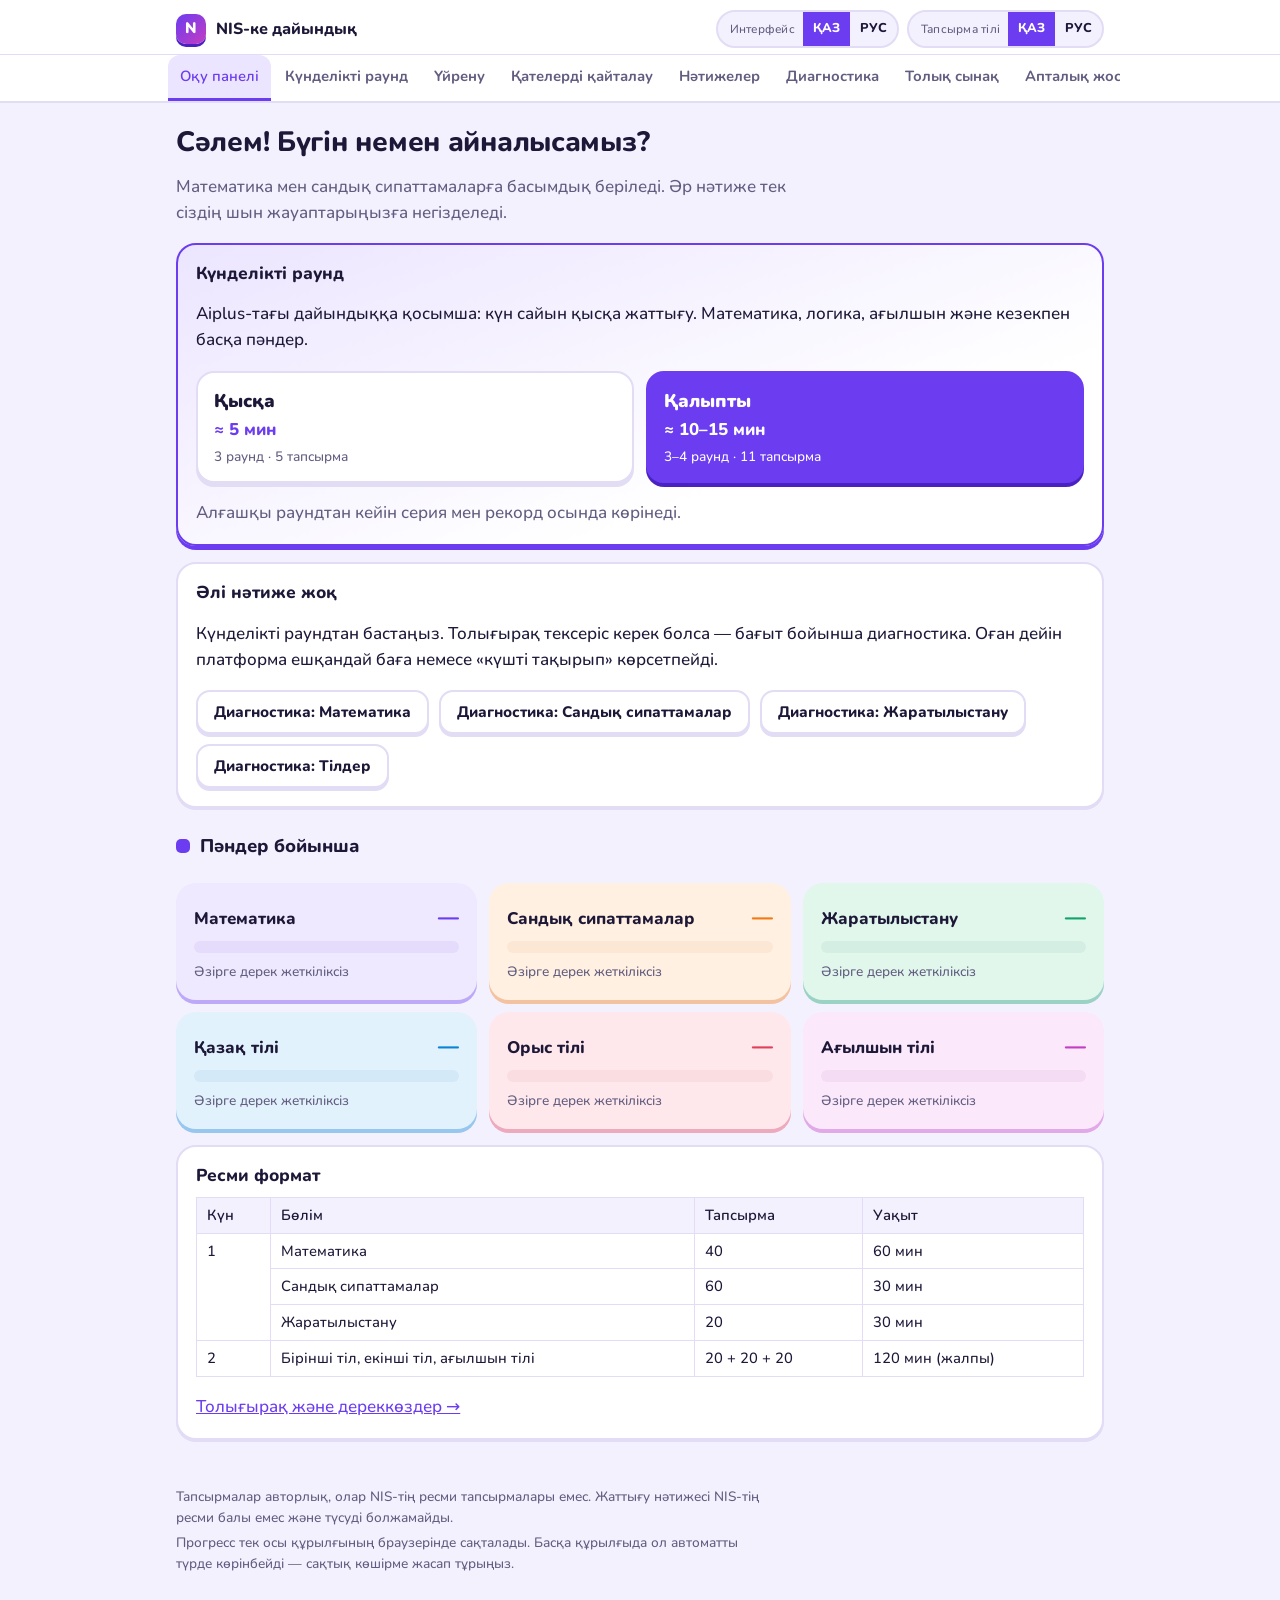
==== commit ed53593c: "Add daily training rounds (Күнделікті раунд) Short 5-minute and 10-15 minute daily rounds: math spri" ====
--- a/index.html
+++ b/index.html
@@ -238,6 +238,37 @@
 .ri, .mcard { border-width: 2px; border-radius: 14px; }
 svg .bar { fill: var(--sc, var(--accent)); }
 @media (prefers-reduced-motion: reduce) { .tile:hover { transform: none; } }
+
+/* ===== Күнделікті раунд ===== */
+.card.dhero { border-color: var(--accent); background: linear-gradient(160deg, var(--accent-weak), var(--surface) 70%); box-shadow: 0 4px 0 var(--accent); }
+.btn.big { min-height: 54px; padding: 10px 22px; font-size: 1.05rem; }
+.modes { display: grid; grid-template-columns: 1fr 1fr; gap: 12px; margin: 12px 0; }
+.mode { display: flex; flex-direction: column; align-items: flex-start; gap: 2px; text-align: left; font: inherit; color: var(--ink); background: var(--surface); border: 2px solid var(--line); border-radius: 18px; padding: 14px 16px; box-shadow: 0 4px 0 var(--line); cursor: pointer; min-height: 96px; }
+.mode b { font-size: 1.15rem; font-weight: 900; } .mode span { font-weight: 800; color: var(--accent); } .mode small { color: var(--muted); font-size: .85rem; }
+.mode.pri { background: var(--accent); border-color: var(--accent); box-shadow: 0 4px 0 var(--accent-dark); color: var(--accent-ink); }
+.mode.pri span, .mode.pri small { color: var(--accent-ink); }
+.mode:active { transform: translateY(2px); }
+.dstats { display: grid; grid-template-columns: repeat(4, 1fr); gap: 8px; margin-top: 10px; }
+.dstats > div { background: var(--surface); border: 2px solid var(--line); border-radius: 14px; padding: 8px 10px; display: flex; flex-direction: column; min-width: 0; }
+.dstats b { font-size: 1.4rem; font-weight: 900; font-variant-numeric: tabular-nums; } .dstats span { font-size: .78rem; color: var(--muted); line-height: 1.25; }
+.badges { display: grid; grid-template-columns: repeat(auto-fill, minmax(220px, 1fr)); gap: 10px; }
+.badge { display: flex; gap: 10px; align-items: flex-start; padding: 10px 12px; border: 2px dashed var(--line); border-radius: 14px; opacity: .7; }
+.badge.got { border-style: solid; border-color: var(--gold); background: var(--gold-weak); opacity: 1; }
+.badge .bi { font-size: 1.4rem; color: var(--gold); line-height: 1; }
+.dbar { display: flex; gap: 3px; margin: 2px 0 4px; }
+.dbar i { flex: 1; height: 10px; border-radius: 999px; background: var(--line); }
+.dbar i.done { background: var(--sc, var(--accent)); } .dbar i.cur { outline: 2px solid var(--sc, var(--accent)); outline-offset: 1px; background: var(--st, var(--accent-weak)); }
+.dbar i.gap { margin-left: 8px; }
+.dhead { display: flex; justify-content: space-between; align-items: center; gap: 10px; background: var(--surface); border: 2px solid var(--line); border-left: 8px solid var(--sc, var(--accent)); border-radius: 16px; padding: 10px 14px; }
+.dcount { display: flex; flex-direction: column; align-items: flex-end; } .dcount b { font-size: 1.3rem; font-weight: 900; color: var(--sc, var(--accent)); font-variant-numeric: tabular-nums; } .dcount span { font-size: .8rem; color: var(--muted); }
+.dintro { border-color: var(--sc, var(--accent)); background: linear-gradient(160deg, var(--st, var(--accent-weak)), var(--surface) 75%); box-shadow: 0 4px 0 var(--sc, var(--accent)); display: flex; flex-direction: column; gap: 10px; }
+.dintro h1 { margin: 0; color: var(--ink); }
+.ladder { display: flex; flex-wrap: wrap; align-items: center; gap: 6px; } .ladder .arrow { color: var(--muted); }
+.pill.boss { background: var(--gold); color: #2b1a00; }
+.why { background: var(--surface); border-radius: 14px; padding: 10px 14px; border: 2px solid var(--line); } .why ul { margin: 6px 0 0; padding-left: 1.2em; }
+.reasons { margin-top: 10px; } .reasons .chips { margin: 8px 0; }
+.chip { cursor: pointer; font: inherit; font-size: .88rem; } .chip.on { background: var(--accent); border-color: var(--accent); color: var(--accent-ink); }
+@media (max-width: 560px) { .dstats { grid-template-columns: 1fr 1fr; } .modes { grid-template-columns: 1fr 1fr; } .mode { min-height: 88px; padding: 12px; } .dhead { padding: 8px 12px; } }
 </style></head><body>
 <div id="app"><p style="padding:24px">Жүктелуде… / Загрузка…</p></div>
 <noscript><p style="padding:24px">JavaScript қосыңыз. / Включите JavaScript.</p></noscript>
@@ -2492,6 +2523,452 @@
 })();
 
 ;
+/* Короткие задания для ежедневных раундов: разминка по математике (уровень 1),
+   английский по уровням (lv 1–3), короткие задания по казахскому и русскому, дополнительное естествознание.
+   Все задания авторские. */
+(function () {
+  var T = NP.T, F = NP.F, fr = NP.fr, L = NP.L, pl = NP.pl;
+
+  /* ===================== МАТЕМАТИКА: РАЗМИНКА ===================== */
+  var W = function (id, t, k, g) { T({ id: id, s: 'math', t: t, k: k, d: 1, g: g }); };
+  W('w_frac_of', 'frac', 'frac.part', function (r) {
+    var b = r.pick([3, 4, 5, 6, 8]), a = r.int(1, b - 1), N = b * r.int(4, 15); if (NP.gcd(a, b) !== 1) return null;
+    var ans = N / b * a;
+    return { q: L(N + ' санының ' + fr(a, b) + ' бөлігі неге тең?', 'Чему равны ' + fr(a, b) + ' от ' + N + '?'), a: F(ans),
+      w: [[F(N / b), L('Бұл — тек бір бөлік (' + fr(1, b) + '). Оны ' + a + '-ге көбейту керек еді.', 'Это лишь одна часть (' + fr(1, b) + '). Её нужно умножить на ' + a + '.')],
+          [F(N * a), L('Бөлімге бөлуді ұмытқан.', 'Забыли разделить на знаменатель.')],
+          [F(N - ans), L('Бұл — қалған бөлік.', 'Это оставшаяся часть.')]],
+      h: L('Алдымен ' + N + ' санын ' + b + ' бөлікке бөліңіз.', 'Сначала разделите ' + N + ' на ' + b + ' частей.'),
+      e: L(N + ' : ' + b + ' = ' + (N / b) + '; ' + (N / b) + ' · ' + a + ' = ' + ans + '. Жауабы: ' + ans + '.', N + ' : ' + b + ' = ' + (N / b) + '; ' + (N / b) + ' · ' + a + ' = ' + ans + '. Ответ: ' + ans + '.') };
+  });
+  W('w_pct_of', 'pct', 'pct.find', function (r) {
+    var p = r.pick([5, 10, 15, 20, 25, 30, 40, 75]), N = r.pick([40, 60, 80, 120, 160, 200, 240, 360]), ans = N * p / 100;
+    if (ans % 1) return null;
+    return { q: L(N + ' санының ' + p + '%-ы неге тең?', 'Чему равно ' + p + '% от ' + N + '?'), a: F(ans),
+      w: [[F(N / p), L('Санды пайызға бөлген. p% = p/100 бөлігі.', 'Разделили число на процент. p% — это p/100 числа.')],
+          [F(N - ans), L('Бұл — қалған ' + (100 - p) + '%.', 'Это оставшиеся ' + (100 - p) + '%.')],
+          [F(N * p / 10), L('100-ге емес, 10-ға бөлген.', 'Разделили на 10, а не на 100.')]],
+      h: L('1% — санның жүзден бір бөлігі.', '1% — сотая часть числа.'),
+      e: L(N + ' · ' + p + ' : 100 = ' + F(ans) + '. Жауабы: ' + F(ans) + '.', N + ' · ' + p + ' : 100 = ' + F(ans) + '. Ответ: ' + F(ans) + '.') };
+  });
+  W('w_dec_mult', 'units', 'qc.decimal', function (r) {
+    var a = r.int(2, 9), b = r.int(2, 9), c = r.pick([1, 10]);
+    var Ad = c === 1 ? a / 10 : a;
+    return { q: L('Есептеңіз: ' + F(Ad) + ' · 0,' + b, 'Вычислите: ' + F(Ad) + ' · 0,' + b), a: F(Ad * b / 10),
+      w: [[F(Ad * b / 10 * 10), L('Үтірден кейінгі цифрлар санын қате санаған.', 'Неверно посчитали число знаков после запятой.')],
+          [F(Ad * b / 10 / 10), L('Үтірді тым көп оңға жылжытқан.', 'Сдвинули запятую слишком далеко.')],
+          [F(Ad + b / 10), L('Көбейтудің орнына қосқан.', 'Сложили вместо умножения.')]],
+      h: L('Үтірсіз көбейтіңіз, содан кейін үтірден кейінгі цифрларды санаңыз.', 'Умножьте без запятых, затем отсчитайте знаки после запятой.'),
+      e: L(F(Ad) + ' · 0,' + b + ' = ' + F(Ad * b / 10) + '. Жауабы: ' + F(Ad * b / 10) + '.', F(Ad) + ' · 0,' + b + ' = ' + F(Ad * b / 10) + '. Ответ: ' + F(Ad * b / 10) + '.') };
+  });
+  W('w_order_ops', 'eq', 'eq.solve', function (r) {
+    var b = r.int(2, 5), c = b * r.int(2, 6), a = r.int(c / b + 2, 30), d = r.int(1, 9);
+    var ans = a - c / b + d, w1 = (a - c) / b + d, w2 = a - c / (b + d);
+    if (w1 % 1 || w2 % 1) { w1 = (a - c / b) * d; w2 = a + c / b + d; }
+    return { q: L('Есептеңіз: ' + a + ' − ' + c + ' : ' + b + ' + ' + d, 'Вычислите: ' + a + ' − ' + c + ' : ' + b + ' + ' + d), a: F(ans),
+      w: [[F(w1), L('Амалдарды солдан оңға қарай ретімен орындаған. Бөлу азайтудан бұрын орындалады.', 'Выполнили действия просто слева направо. Деление выполняется раньше вычитания.')],
+          [F(w2), L('Жақша жоқ жерге жақша қойған.', 'Мысленно поставили скобки, которых нет.')],
+          [F(a - c / b - d), L('Соңғы қосуды азайту деп алған.', 'Последнее сложение выполнили как вычитание.')]],
+      h: L('Алдымен көбейту мен бөлу, кейін қосу мен азайту.', 'Сначала умножение и деление, потом сложение и вычитание.'),
+      e: L(c + ' : ' + b + ' = ' + (c / b) + '; ' + a + ' − ' + (c / b) + ' + ' + d + ' = ' + ans + '. Жауабы: ' + ans + '.', c + ' : ' + b + ' = ' + (c / b) + '; ' + a + ' − ' + (c / b) + ' + ' + d + ' = ' + ans + '. Ответ: ' + ans + '.') };
+  });
+  W('w_len_units', 'units', 'units.len', function (r) {
+    var v = r.int(11, 95) / 10;
+    return { q: L(F(v) + ' км неше метр?', 'Сколько метров в ' + F(v) + ' км?'), a: F(v * 1000) + ' м',
+      w: [[F(v * 100) + ' м', L('1 км = 1000 м, 100 м емес.', '1 км = 1000 м, а не 100 м.')], [F(v * 10000) + ' м', L('1000-ға емес, 10 000-ға көбейткен.', 'Умножили на 10 000 вместо 1000.')], [F(Math.floor(v) * 1000 + Math.round((v % 1) * 10)) + ' м', L('Үтірден кейінгі цифрды метр деп оқыған.', 'Прочитали цифру после запятой как метры.')]],
+      h: L('1 км = 1000 м.', '1 км = 1000 м.'),
+      e: L(F(v) + ' · 1000 = ' + F(v * 1000) + ' м. Жауабы: ' + F(v * 1000) + ' м.', F(v) + ' · 1000 = ' + F(v * 1000) + ' м. Ответ: ' + F(v * 1000) + ' м.') };
+  });
+  W('w_neg', 'eq', 'qc.neg', function (r) {
+    var a = r.int(3, 15), b = r.int(5, 20), c = r.int(2, 9), ans = -a + b + c;
+    return { q: L('Есептеңіз: −' + a + ' + ' + b + ' − (−' + c + ')', 'Вычислите: −' + a + ' + ' + b + ' − (−' + c + ')'), a: F(ans),
+      w: [[F(-a + b - c), L('«Минус теріс сан» — қосу. Мұнда азайтып жіберген.', '«Минус отрицательное» — это сложение, а здесь вычли.')], [F(a + b + c), L('Бірінші санның таңбасын ескермеген.', 'Не учли знак первого числа.')], [F(-a - b - c), L('Барлық санды теріс деп алған.', 'Посчитали все числа отрицательными.')]],
+      h: L('−(−' + c + ') = +' + c + '.', '−(−' + c + ') = +' + c + '.'),
+      e: L('−' + a + ' + ' + b + ' + ' + c + ' = ' + F(ans) + '. Жауабы: ' + F(ans) + '.', '−' + a + ' + ' + b + ' + ' + c + ' = ' + F(ans) + '. Ответ: ' + F(ans) + '.') };
+  });
+  W('w_ratio', 'ratio', 'ratio.divide', function (r) {
+    var a = r.int(1, 4), b = r.int(a + 1, 7), u = r.int(2, 9), N = (a + b) * u;
+    return { q: L('Ұлдар мен қыздардың саны ' + a + ' : ' + b + ' қатынасындай, барлығы ' + N + ' оқушы. Неше қыз бар?', 'Мальчиков и девочек ' + a + ' : ' + b + ', всего ' + N + ' учеников. Сколько девочек?'), a: F(b * u),
+      w: [[F(a * u), L('Бұл — ұлдар саны.', 'Это число мальчиков.')], [F(N / 2), L('Тең бөлген, бірақ қатынас тең емес.', 'Разделили поровну, а отношение не равное.')], [F(N - a), L('Қатынастағы санды оқушы саны деп алған.', 'Приняли число из отношения за число учеников.')]],
+      h: L('Барлығы неше бөлік?', 'Сколько всего частей?'),
+      e: L((a + b) + ' бөлік = ' + N + ', 1 бөлік = ' + u + '. Қыздар: ' + b + ' · ' + u + ' = ' + (b * u) + '. Жауабы: ' + (b * u) + '.', (a + b) + ' частей = ' + N + ', 1 часть = ' + u + '. Девочек: ' + b + ' · ' + u + ' = ' + (b * u) + '. Ответ: ' + (b * u) + '.') };
+  });
+  W('w_rect', 'geo', 'geo.area', function (r) {
+    var a = r.int(4, 15), b = r.int(3, 12); if (a === b) return null;
+    return { q: L('Қабырғалары ' + a + ' см және ' + b + ' см тіктөртбұрыштың ауданы қандай?', 'Какова площадь прямоугольника со сторонами ' + a + ' см и ' + b + ' см?'), a: F(a * b) + ' см²',
+      w: [[F(2 * (a + b)) + ' см²', L('Бұл — периметрдің мәні.', 'Это значение периметра.')], [F(a + b) + ' см²', L('Қабырғаларды қосқан.', 'Сложили стороны.')], [F(a * b / 2) + ' см²', L('Үшбұрыштың формуласын қолданған.', 'Использовали формулу треугольника.')]],
+      h: L('S = a · b.', 'S = a · b.'),
+      e: L(a + ' · ' + b + ' = ' + (a * b) + ' см². Жауабы: ' + (a * b) + ' см².', a + ' · ' + b + ' = ' + (a * b) + ' см². Ответ: ' + (a * b) + ' см².') };
+  });
+  W('w_triangle', 'geo', 'geo.angle', function (r) {
+    var x = r.int(30, 80), y = r.int(20, 90); if (x + y >= 170) return null;
+    var z = 180 - x - y;
+    return { q: L('Үшбұрыштың екі бұрышы ' + x + '° және ' + y + '°. Үшінші бұрышы неше градус?', 'Два угла треугольника равны ' + x + '° и ' + y + '°. Чему равен третий угол?'), a: F(z) + '°',
+      w: [[F(x + y) + '°', L('Бұл — берілген екі бұрыштың қосындысы.', 'Это сумма двух данных углов.')], [F(360 - x - y) + '°', L('Қосындыны 360° деп алған.', 'Взяли сумму углов 360°.')], [F(z + 10) + '°', L('Азайтуда қате кеткен.', 'Ошибка при вычитании.')]],
+      h: L('Үшбұрыш бұрыштарының қосындысы — 180°.', 'Сумма углов треугольника — 180°.'),
+      e: L('180° − ' + x + '° − ' + y + '° = ' + z + '°. Жауабы: ' + z + '°.', '180° − ' + x + '° − ' + y + '° = ' + z + '°. Ответ: ' + z + '°.') };
+  });
+  W('w_mean3', 'mean', 'mean.reverse', function (r) {
+    var m = r.int(10, 40), a = m + r.int(-8, 8), b = m + r.int(-8, 8), c = 3 * m - a - b;
+    if (c <= 0 || a === b || b === c || a === c) return null;
+    return { q: L(a + ', ' + b + ' және ' + c + ' сандарының арифметикалық ортасы неге тең?', 'Чему равно среднее арифметическое чисел ' + a + ', ' + b + ' и ' + c + '?'), a: F(m),
+      w: [[F(3 * m), L('Бұл — қосынды. Оны 3-ке бөлу керек еді.', 'Это сумма. Её нужно было разделить на 3.')], [F(m + 1), L('Есептеуде қателескен.', 'Ошибка в вычислении.')], [F([a, b, c].sort(function (p, q) { return p - q; })[1]), L('Ортаңғы санды алған — бұл медиана.', 'Взяли среднее по порядку число — это медиана.')]],
+      h: L('Қосындыны сандар санына бөліңіз.', 'Разделите сумму на количество чисел.'),
+      e: L('(' + a + ' + ' + b + ' + ' + c + ') : 3 = ' + (3 * m) + ' : 3 = ' + m + '. Жауабы: ' + m + '.', '(' + a + ' + ' + b + ' + ' + c + ') : 3 = ' + (3 * m) + ' : 3 = ' + m + '. Ответ: ' + m + '.') };
+  });
+  W('w_speed', 'speed', 'speed.towards', function (r) {
+    var v = r.pick([40, 50, 60, 70, 80, 90]), t = r.pick([1.5, 2, 2.5, 3, 4]);
+    var LL = function (x) { return L(F(x) + ' км', F(x) + ' км'); };
+    return { q: L('Автобус ' + v + ' км/сағ жылдамдықпен ' + F(t) + ' сағат жүрді. Ол қанша жол жүрді?', 'Автобус ехал ' + F(t) + ' ч со скоростью ' + v + ' км/ч. Какое расстояние он проехал?'), a: LL(v * t),
+      w: [[LL(Math.round(v / t * 10) / 10), L('Көбейтудің орнына бөлген.', 'Разделили вместо умножения.')], [LL(v + t), L('Жылдамдық пен уақытты қосқан.', 'Сложили скорость и время.')], [LL(v * Math.floor(t)), L('Сағаттың бөлшек бөлігін ескермеген.', 'Не учли дробную часть часа.')]],
+      h: L('s = v · t.', 's = v · t.'),
+      e: L(v + ' · ' + F(t) + ' = ' + F(v * t) + ' км. Жауабы: ' + F(v * t) + ' км.', v + ' · ' + F(t) + ' = ' + F(v * t) + ' км. Ответ: ' + F(v * t) + ' км.') };
+  });
+  W('w_seq', 'seq', 'seq.arith', function (r) {
+    var a = r.int(2, 20), d = r.int(3, 12), s = [a, a + d, a + 2 * d, a + 3 * d];
+    return { q: L('Келесі санды табыңыз: ' + s.join(', ') + ', …', 'Найдите следующее число: ' + s.join(', ') + ', …'), a: F(a + 4 * d),
+      w: [[F(a + 4 * d + 1), L('Айырымды бір бірлікке қате алған.', 'Ошиблись в разности на единицу.')], [F(s[3] * 2), L('Соңғы санды 2-ге көбейткен, бірақ мұнда қосу ережесі.', 'Удвоили последнее число, а здесь правило сложения.')], [F(a + 5 * d), L('Бір қадамды артық жасаған.', 'Сделали лишний шаг.')]],
+      h: L('Көршілес сандардың айырымы қандай?', 'Какова разность соседних чисел?'),
+      e: L('Айырым ' + d + '. ' + s[3] + ' + ' + d + ' = ' + (a + 4 * d) + '. Жауабы: ' + (a + 4 * d) + '.', 'Разность ' + d + '. ' + s[3] + ' + ' + d + ' = ' + (a + 4 * d) + '. Ответ: ' + (a + 4 * d) + '.') };
+  });
+
+  /* ===================== СТАТИЧНЫЕ КОРОТКИЕ ЗАДАНИЯ ===================== */
+  var S = function (id, s, t, k, d, c, lv) { T({ id: id, s: s, t: t, k: k, d: d, lv: lv, g: function () { return c; } }); };
+
+  /* ---------- ENGLISH (вопрос на английском, разбор на kk/ru) ---------- */
+  var E = function (id, lv, k, q, a, w, h, e) {
+    S(id, 'en', 'enmini', k, lv, { fixed: 'en', q: q, a: a, w: w.map(function (x) { return [x[0], L(x[1], x[2])]; }), h: L(h[0], h[1]), e: L(e[0], e[1]) }, lv);
+  };
+  var ctx = function (s) { return '<p class="ctx">' + s + '</p>'; };
+  /* Level 1 (≈ A1) */
+  E('en1_odd', 1, 'en.vocab', 'Which word does NOT belong to the group?<br><b>apple, banana, carrot, orange</b>', 'carrot',
+    [['apple', 'Apple — алма, жеміс; ол топқа кіреді.', 'Apple — яблоко, фрукт; оно подходит.'], ['banana', 'Banana — жеміс, топқа кіреді.', 'Banana — фрукт, подходит.'], ['orange', 'Orange — апельсин, жеміс.', 'Orange — апельсин, фрукт.']],
+    ['Үшеуі — жемістер. Біреуі — көкөніс.', 'Три слова — фрукты, одно — овощ.'], ['Carrot — сәбіз, ол көкөніс. Қалғандары — жемістер.', 'Carrot — морковь, это овощ. Остальные — фрукты.']);
+  E('en1_scissors', 1, 'en.vocab', 'We use ___ to cut paper.', 'scissors',
+    [['a spoon', 'Spoon — қасық, онымен тамақ жейді.', 'Spoon — ложка, ею едят.'], ['a pillow', 'Pillow — жастық.', 'Pillow — подушка.'], ['a bucket', 'Bucket — шелек.', 'Bucket — ведро.']],
+    ['Қағазды немен кеседі?', 'Чем режут бумагу?'], ['Scissors — қайшы. Қағазды қайшымен кеседі.', 'Scissors — ножницы. Бумагу режут ножницами.']);
+  E('en1_cheap', 1, 'en.vocab', 'The opposite of <b>cheap</b> is ___.', 'expensive',
+    [['cold', 'Cold — суық; бұл hot сөзінің антонимі.', 'Cold — холодный, антоним к hot.'], ['small', 'Small — кішкентай; антонимі big.', 'Small — маленький; антоним big.'], ['early', 'Early — ерте; антонимі late.', 'Early — рано; антоним late.']],
+    ['Cheap — арзан.', 'Cheap — дешёвый.'], ['Cheap — арзан, expensive — қымбат.', 'Cheap — дешёвый, expensive — дорогой.']);
+  E('en1_uncle', 1, 'en.vocab', 'My mother\'s brother is my ___.', 'uncle',
+    [['cousin', 'Cousin — немере туыс (ағаның не апаның баласы).', 'Cousin — двоюродный брат или сестра.'], ['nephew', 'Nephew — жиен немесе інінің ұлы.', 'Nephew — племянник.'], ['grandfather', 'Grandfather — ата.', 'Grandfather — дедушка.']],
+    ['Анамның ағасы немесе інісі кім болады?', 'Кем приходится брат мамы?'], ['Uncle — нағашы аға (немесе көке). Анамның ағасы — менің uncle.', 'Uncle — дядя. Брат мамы — мой дядя.']);
+  E('en1_week', 1, 'en.vocab', 'There are seven days in a ___.', 'week',
+    [['month', 'Month — ай, онда шамамен 30 күн.', 'Month — месяц, в нём около 30 дней.'], ['year', 'Year — жыл, онда 365 күн.', 'Year — год, в нём 365 дней.'], ['hour', 'Hour — сағат, онда 60 минут.', 'Hour — час, в нём 60 минут.']],
+    ['Жеті күн — бұл ...', 'Семь дней — это ...'], ['Week — апта, онда 7 күн.', 'Week — неделя, в ней 7 дней.']);
+  E('en1_hungry', 1, 'en.vocab', 'I\'m hungry. I want to ___ something.', 'eat',
+    [['sleep', 'Sleep — ұйықтау; шаршағанда ұйықтайды.', 'Sleep — спать; так делают, когда устали.'], ['wear', 'Wear — кию (киім).', 'Wear — носить (одежду).'], ['read', 'Read — оқу.', 'Read — читать.']],
+    ['Hungry — аш.', 'Hungry — голодный.'], ['Hungry — аш, сондықтан бірдеңе жегісі келеді: eat — жеу.', 'Hungry — голодный, поэтому хочется что-то съесть: eat — есть.']);
+  E('en1_goes', 1, 'en.grammar', 'She ___ to school every day.', 'goes',
+    [['go', 'He/she/it кезінде етістікке -s/-es жалғанады.', 'С he/she/it к глаголу добавляется -s/-es.'], ['going', 'Going тек am/is/are-мен бірге келеді.', 'Going употребляется только с am/is/are.'], ['gone', 'Gone — үшінші форма, has/have-пен келеді.', 'Gone — третья форма, нужна с has/have.']],
+    ['«Every day» — күнделікті іс. She — үшінші жақ.', '«Every day» — регулярное действие. She — третье лицо.'], ['Present Simple: she + goes. Go етістігіне -es жалғанады.', 'Present Simple: she + goes. К go добавляется -es.']);
+  E('en1_are', 1, 'en.grammar', 'There ___ two cats in the garden.', 'are',
+    [['is', 'Is — бір затқа (жекеше). Мұнда екі мысық.', 'Is — для одного предмета. Здесь две кошки.'], ['am', 'Am тек I-мен келеді.', 'Am употребляется только с I.'], ['be', 'Be бұл жерде өзгертілуі керек.', 'Be здесь нужно изменить по форме.']],
+    ['Мысық нешеу?', 'Сколько кошек?'], ['Two cats — көпше, сондықтан there are.', 'Two cats — множественное число, поэтому there are.']);
+  E('en1_an', 1, 'en.grammar', 'I have ___ orange.', 'an',
+    [['a', 'Orange дауысты дыбыстан басталады, сондықтан an.', 'Orange начинается с гласного звука, поэтому an.'], ['many', 'Many көпшемен келеді: many oranges.', 'Many — с множественным числом: many oranges.'], ['two', 'Two-дан кейін көпше керек: two oranges.', 'После two нужно множественное число: two oranges.']],
+    ['Сөз дауысты дыбыстан басталады.', 'Слово начинается с гласного звука.'], ['Дауысты дыбыс алдында an қолданылады: an orange.', 'Перед гласным звуком — an: an orange.']);
+  E('en1_do', 1, 'en.grammar', '___ you like football? — Yes, I do.', 'Do',
+    [['Does', 'Does he/she/it-пен келеді.', 'Does — с he/she/it.'], ['Are', 'Are + like деп сұрамайды.', 'С like не спрашивают через are.'], ['Is', 'Is — he/she/it үшін және like-пен келмейді.', 'Is — для he/she/it и не с like.']],
+    ['Жауапқа қараңыз: «Yes, I do».', 'Посмотрите на ответ: «Yes, I do».'], ['You + Present Simple сұрағы: Do you like…?', 'Вопрос в Present Simple с you: Do you like…?']);
+  E('en1_playing', 1, 'en.grammar', 'Look! The children ___ in the park now.', 'are playing',
+    [['play', '«Look! … now» — дәл қазір болып жатқан іс, Present Continuous керек.', '«Look! … now» — действие прямо сейчас, нужен Present Continuous.'], ['plays', 'Children — көпше, -s жалғанбайды.', 'Children — множественное число, -s не нужно.'], ['played', 'Played — өткен шақ.', 'Played — прошедшее время.']],
+    ['«Now» сөзіне назар аударыңыз.', 'Обратите внимание на «now».'], ['Қазір болып жатқан іс: are + playing.', 'Действие сейчас: are + playing.']);
+  E('en1_her', 1, 'en.grammar', 'This is ___ bag. It belongs to my sister.', 'her',
+    [['his', 'His — ер адамға қатысты.', 'His — о мужчине.'], ['she', 'She — «ол», зат есімнің алдында тұрмайды.', 'She — «она», не ставится перед существительным.'], ['them', 'Them — «оларды».', 'Them — «их/им» (объект).']],
+    ['Sister — қыз бала.', 'Sister — девочка.'], ['Тәуелдік: her bag — оның (қыздың) сөмкесі.', 'Притяжательное: her bag — её сумка.']);
+  E('en1_walk', 1, 'en.read', ctx('Dana gets up at 7 o\'clock. She has breakfast and walks to school. Her lessons start at 8:30.') + 'How does Dana get to school?', 'on foot',
+    [['by bus', 'Мәтінде автобус айтылмаған.', 'Об автобусе в тексте нет.'], ['by car', 'Мәтінде көлік айтылмаған.', 'О машине в тексте нет.'], ['by bike', 'Велосипед туралы айтылмаған.', 'О велосипеде нет.']],
+    ['«walks to school» дегенді табыңыз.', 'Найдите «walks to school».'], ['«Walks» — жаяу барады, яғни on foot.', '«Walks» — идёт пешком, то есть on foot.']);
+  E('en1_quiet', 1, 'en.read', ctx('Sign: <b>LIBRARY — Please keep quiet.</b>') + 'What should you do in the library?', 'be quiet',
+    [['run', 'Белгі жүгіру туралы емес.', 'Табличка не о беге.'], ['eat', 'Белгі тамақ туралы емес.', 'Табличка не о еде.'], ['play music', 'Музыка шу шығарады — бұл белгіге қайшы.', 'Музыка шумит — это против таблички.']],
+    ['Quiet — тыныш.', 'Quiet — тихий.'], ['«Keep quiet» — тыныш болыңыз.', '«Keep quiet» — соблюдайте тишину.']);
+  E('en1_pets', 1, 'en.read', ctx('Arman has a cat and two dogs. His sister has a parrot.') + 'How many pets does Arman have?', 'three',
+    [['two', 'Тек иттерді санаған.', 'Посчитали только собак.'], ['four', 'Апасының тотықұсын да қосқан.', 'Добавили попугая сестры.'], ['one', 'Тек мысықты санаған.', 'Посчитали только кошку.']],
+    ['Арманның өз жануарларын санаңыз.', 'Посчитайте животных самого Армана.'], ['1 мысық + 2 ит = 3. Тотықұс — апасының.', '1 кошка + 2 собаки = 3. Попугай — сестры.']);
+  E('en1_fine', 1, 'en.context', 'A: How are you?<br>B: ___', 'I\'m fine, thanks.',
+    [['I\'m 12.', 'Бұл «How old are you?» сұрағына жауап.', 'Это ответ на «How old are you?».'], ['I\'m from Almaty.', 'Бұл «Where are you from?» сұрағына жауап.', 'Это ответ на «Where are you from?».'], ['Yes, I am.', 'Сұрақ «иә/жоқ» сұрағы емес.', 'Это не вопрос «да/нет».']],
+    ['«How are you?» — «Қалайсың?»', '«How are you?» — «Как дела?»'], ['Әдеттегі жауап: «I\'m fine, thanks» — жақсы, рақмет.', 'Обычный ответ: «I\'m fine, thanks» — хорошо, спасибо.']);
+  E('en1_pen', 1, 'en.context', 'A: Can I borrow your pen?<br>B: ___', 'Sure, here you are.',
+    [['No, I\'m not.', '«Can I…?» сұрағына «I\'m not» деп жауап бермейді.', 'На «Can I…?» не отвечают «I\'m not».'], ['It\'s blue.', 'Түсі сұралған жоқ.', 'Цвет не спрашивали.'], ['Thank you very much.', 'Рақметті сұраған адам айтады.', '«Спасибо» говорит тот, кто просил.']],
+    ['Сізден қалам сұрап тұр.', 'У вас просят ручку.'], ['«Sure, here you are» — әрине, мә, ал.', '«Sure, here you are» — конечно, держи.']);
+  E('en1_time', 1, 'en.context', 'A: What time is it?<br>B: ___', 'It\'s half past three.',
+    [['It\'s Monday.', 'Бұл — апта күні, уақыт емес.', 'Это день недели, а не время.'], ['It\'s hot.', 'Бұл — ауа райы.', 'Это о погоде.'], ['For two hours.', 'Бұл «How long?» сұрағына жауап.', 'Это ответ на «How long?».']],
+    ['«What time» — «сағат нешеде».', '«What time» — «который час».'], ['«Half past three» — үш жарым (3:30).', '«Half past three» — половина четвёртого (3:30).']);
+  E('en1_price', 1, 'en.context', 'You want to know the price of a T-shirt. What do you ask?', 'How much is it?',
+    [['How many is it?', 'How many есептелетін заттардың санын сұрайды.', 'How many спрашивает о количестве предметов.'], ['What is it cost?', 'Грамматикалық қате: «What does it cost?» болуы керек.', 'Ошибка: правильно «What does it cost?».'], ['How old is it?', 'Бұл жасы туралы сұрақ.', 'Это вопрос о возрасте.']],
+    ['Баға туралы сұрақ «How much» деп басталады.', 'Вопрос о цене начинается с «How much».'], ['«How much is it?» — бұл қанша тұрады?', '«How much is it?» — сколько это стоит?']);
+  E('en1_welcome', 1, 'en.context', 'A: Thank you for your help!<br>B: ___', 'You\'re welcome.',
+    [['Me too.', '«Me too» — «мен де» деген мағына береді.', '«Me too» значит «я тоже».'], ['I\'m sorry.', 'Кешірім сұрауға себеп жоқ.', 'Извиняться здесь не за что.'], ['Good luck.', 'Бұл — сәттілік тілеу.', 'Это пожелание удачи.']],
+    ['Сізге рақмет айтты. Не деп жауап бересіз?', 'Вас поблагодарили. Что ответить?'], ['«You\'re welcome» — оқасы жоқ.', '«You\'re welcome» — пожалуйста (не за что).']);
+
+  /* Level 2 (≈ A2) */
+  E('en2_went', 2, 'en.grammar', 'Yesterday we ___ to the mountains.', 'went',
+    [['go', '«Yesterday» — өткен шақ белгісі.', '«Yesterday» — признак прошедшего времени.'], ['goes', 'We-мен -es жалғанбайды және шақ қате.', 'С we не добавляется -es, и время неверное.'], ['have gone', 'Present Perfect «yesterday» сөзімен қолданылмайды.', 'Present Perfect не употребляется с «yesterday».']],
+    ['Go — бұрыс етістік.', 'Go — неправильный глагол.'], ['Past Simple: go → went.', 'Past Simple: go → went.']);
+  E('en2_warmer', 2, 'en.grammar', 'In winter, Almaty is ___ than Astana.', 'warmer',
+    [['more warm', 'Қысқа сын есімге -er жалғанады, more қолданылмайды.', 'К короткому прилагательному добавляют -er, more не нужно.'], ['warmest', 'Бұл — ең жоғарғы шырай (the warmest).', 'Это превосходная степень (the warmest).'], ['warm', '«Than» — салыстыру, -er керек.', '«Than» — сравнение, нужен -er.']],
+    ['«Than» сөзі салыстыруды білдіреді.', '«Than» указывает на сравнение.'], ['Салыстырмалы шырай: warm → warmer than.', 'Сравнительная степень: warm → warmer than.']);
+  E('en2_yet', 2, 'en.grammar', 'I ___ my homework yet.', 'haven\'t finished',
+    [['didn\'t finish', '«Yet» Present Perfect-пен келеді.', '«Yet» употребляется с Present Perfect.'], ['don\'t finish', 'Бұл — әдеттегі іс, мағынаға сай емес.', 'Это регулярное действие, по смыслу не подходит.'], ['am not finish', 'Am + етістіктің бастапқы түрі — қате.', 'Am + начальная форма глагола — ошибка.']],
+    ['«Yet» — «әлі».', '«Yet» — «ещё (не)».'], ['Present Perfect: I haven\'t finished … yet.', 'Present Perfect: I haven\'t finished … yet.']);
+  E('en2_any', 2, 'en.grammar', 'There isn\'t ___ milk in the fridge.', 'any',
+    [['some', 'Болымсыз сөйлемде көбіне any қолданылады.', 'В отрицаниях обычно any.'], ['many', 'Milk саналмайды, many қолданылмайды.', 'Milk неисчисляемое, many нельзя.'], ['a', 'Milk саналмайды, a қойылмайды.', 'Milk неисчисляемое, a не ставится.']],
+    ['Сөйлем болымсыз: isn\'t.', 'Предложение отрицательное: isn\'t.'], ['Болымсыз және сұраулы сөйлемде: any.', 'В отрицаниях и вопросах: any.']);
+  E('en2_goodat', 2, 'en.grammar', 'She is good ___ maths.', 'at',
+    [['in', 'Тұрақты тіркес: good at.', 'Устойчивое сочетание: good at.'], ['on', 'Good on деп айтылмайды.', 'Good on так не говорят.'], ['for', 'Good for — «пайдалы» деген мағына.', 'Good for — «полезен для».']],
+    ['Тұрақты тіркесті еске түсіріңіз.', 'Вспомните устойчивое сочетание.'], ['Good at something — бір нәрсеге жақсы, қабілетті.', 'Good at something — хорошо уметь что-то.']);
+  E('en2_many', 2, 'en.grammar', 'How ___ apples do you need?', 'many',
+    [['much', 'Much саналмайтын заттарға (water, milk).', 'Much — для неисчисляемых (water, milk).'], ['lot', '«How lot» деген тіркес жоқ.', 'Сочетания «how lot» нет.'], ['any', '«How any» деп сұрамайды.', 'Так не спрашивают.']],
+    ['Apples — саналатын, көпше.', 'Apples — исчисляемое, множественное.'], ['Саналатын заттар үшін: How many…?', 'Для исчисляемых: How many…?']);
+  E('en2_stay', 2, 'en.grammar', 'If it rains tomorrow, we ___ at home.', 'will stay',
+    [['stayed', 'Бұл — өткен шақ, ал «tomorrow» — келер шақ.', 'Это прошедшее время, а «tomorrow» — будущее.'], ['would stayed', 'Would-дан кейін етістіктің бастапқы түрі келеді.', 'После would — начальная форма глагола.'], ['staying', 'Көмекші етістік жоқ.', 'Нет вспомогательного глагола.']],
+    ['Бірінші шартты сөйлем: if + Present, … will + етістік.', 'Первый тип условия: if + Present, … will + глагол.'], ['If it rains, we will stay — нақты болашақ жағдай.', 'If it rains, we will stay — реальное будущее.']);
+  E('en2_visit', 2, 'en.vocab', 'The museum is closed on Mondays, so we can\'t ___ it today.', 'visit',
+    [['close', 'Музейді біз жаппаймыз — ол жабық.', 'Музей закрываем не мы — он закрыт.'], ['build', 'Build — салу, мағынаға сай емес.', 'Build — строить, по смыслу не подходит.'], ['forget', 'Forget — ұмыту, логикаға сай емес.', 'Forget — забыть, нелогично.']],
+    ['Мұражай жабық болса, не істей алмаймыз?', 'Что нельзя сделать, если музей закрыт?'], ['Visit — бару, қонаққа бару: мұражай жабық, сондықтан бара алмаймыз.', 'Visit — посетить: музей закрыт, поэтому посетить нельзя.']);
+  E('en2_author', 2, 'en.vocab', 'A person who writes books is an ___.', 'author',
+    [['actor', 'Actor — актер.', 'Actor — актёр.'], ['athlete', 'Athlete — спортшы.', 'Athlete — спортсмен.'], ['engineer', 'Engineer — инженер.', 'Engineer — инженер.']],
+    ['Кітап жазатын адам кім?', 'Кто пишет книги?'], ['Author — автор, жазушы.', 'Author — автор, писатель.']);
+  E('en2_huge', 2, 'en.vocab', '<b>Huge</b> means very ___.', 'big',
+    [['small', 'Бұл — қарама-қарсы мағына.', 'Это противоположное значение.'], ['fast', 'Fast — жылдам.', 'Fast — быстрый.'], ['old', 'Old — ескі, кәрі.', 'Old — старый.']],
+    ['Мысалы: a huge elephant.', 'Например: a huge elephant.'], ['Huge — өте үлкен, алып.', 'Huge — огромный.']);
+  E('en2_kind', 2, 'en.vocab', 'My brother is very ___: he always helps other people.', 'kind',
+    [['lazy', 'Lazy — жалқау; ол көмектеспейді.', 'Lazy — ленивый; он не помогает.'], ['rude', 'Rude — дөрекі.', 'Rude — грубый.'], ['noisy', 'Noisy — шулы, мағынаға байланысы жоқ.', 'Noisy — шумный, не по смыслу.']],
+    ['Екінші бөлімі түсіндіреді: «әрқашан көмектеседі».', 'Вторая часть объясняет: «всегда помогает».'], ['Kind — мейірімді.', 'Kind — добрый.']);
+  E('en2_getoff', 2, 'en.vocab', 'We need to ___ the bus at the next stop.', 'get off',
+    [['get up', 'Get up — төсектен тұру.', 'Get up — вставать (с кровати).'], ['take off', 'Take off — шешу (киім) немесе ұшу.', 'Take off — снимать (одежду) или взлетать.'], ['turn off', 'Turn off — сөндіру (жарық).', 'Turn off — выключать (свет).']],
+    ['Аялдамада автобустан ...', 'На остановке из автобуса ...'], ['Get off the bus — автобустан түсу.', 'Get off the bus — выйти из автобуса.']);
+  E('en2_pool', 2, 'en.read', ctx('<b>Swimming pool:</b> open 9:00–18:00. Children under 10 must swim with an adult.') + 'Ali is 9. What must he do?', 'swim with an adult',
+    [['swim after 18:00', 'Бассейн 18:00-де жабылады.', 'Бассейн закрывается в 18:00.'], ['pay more', 'Баға туралы ақпарат жоқ.', 'О цене ничего нет.'], ['stay at home', 'Бұл ережеде айтылмаған.', 'Этого в правиле нет.']],
+    ['«Under 10» — 10 жасқа дейін.', '«Under 10» — младше 10 лет.'], ['Әлиге 9 жас, яғни 10-нан кіші: ересекпен жүзуі керек.', 'Али 9 лет, это меньше 10: он должен плавать со взрослым.']);
+  E('en2_hot', 2, 'en.read', ctx('Last summer Madina visited her grandmother in Shymkent. It was very hot, so they went to the park only in the evenings.') + 'Why did they go to the park only in the evenings?', 'It was too hot during the day.',
+    [['The park was closed in the morning.', 'Мәтінде бұлай айтылмаған.', 'В тексте этого нет.'], ['Grandmother worked all day.', 'Мәтінде әжесінің жұмысы туралы жоқ.', 'О работе бабушки нет.'], ['It rained every day.', 'Мәтін керісінше: ыстық болды.', 'Наоборот: было жарко.']],
+    ['«So» сөзінің алдында себеп тұр.', 'Перед «so» стоит причина.'], ['«It was very hot, so…» — ыстық болғандықтан кешке шыққан.', '«It was very hot, so…» — было жарко, поэтому ходили вечером.']);
+  E('en2_coach', 2, 'en.read', ctx('Hi Timur! The football match is moved from Saturday to Sunday, 4 pm. Bring water. — Coach') + 'What has changed?', 'the day of the match',
+    [['the place of the match', 'Орын туралы айтылмаған.', 'О месте ничего не сказано.'], ['the team', 'Команда туралы айтылмаған.', 'О команде не сказано.'], ['only the time', 'Хабарламада күні ауысты: Saturday → Sunday.', 'В сообщении меняется день: Saturday → Sunday.']],
+    ['«moved from … to …» тіркесін табыңыз.', 'Найдите «moved from … to …».'], ['Матч сенбіден жексенбіге ауыстырылды — өзгерген күні.', 'Матч перенесли с субботы на воскресенье — изменился день.']);
+  E('en2_rainy', 2, 'en.read', ctx('Aigerim forgot her umbrella, so she got wet.') + 'What was the weather like?', 'rainy',
+    [['sunny', 'Күн ашық болса, қолшатырсыз су болмас еді.', 'В солнечную погоду без зонта не промокнешь.'], ['hot', 'Ыстықтан қолшатыр қорғамайды деген ой мәтінде жоқ.', 'Из текста это не следует.'], ['dry', 'Dry — құрғақ; ол су болды.', 'Dry — сухо; а она промокла.']],
+    ['Қолшатыр не үшін керек?', 'Зачем нужен зонт?'], ['Қолшатыр жаңбырдан қорғайды; ол су болды — жаңбыр жауған.', 'Зонт защищает от дождя; она промокла — шёл дождь.']);
+  E('en2_please', 2, 'en.context', 'A: Would you like some tea?<br>B: ___', 'Yes, please.',
+    [['Yes, I like.', 'Like-тан кейін толықтауыш керек: «I like it». Ұсынысқа «Yes, please» деп жауап береді.', 'После like нужно дополнение. На предложение отвечают «Yes, please».'], ['Yes, I am.', '«Would you…?» сұрағына «I am» деп жауап бермейді.', 'На «Would you…?» не отвечают «I am».'], ['Yes, it is.', 'Сұрақ шайдың өзі туралы емес.', 'Вопрос не о самом чае.']],
+    ['Сізге шай ұсынып тұр.', 'Вам предлагают чай.'], ['Ұсынысқа келісу: «Yes, please».', 'Согласие на предложение: «Yes, please».']);
+  E('en2_keys', 2, 'en.context', 'A: I\'ve lost my keys!<br>B: ___', 'Oh no! Where did you last see them?',
+    [['Congratulations!', 'Бұл — құттықтау, жағдайға сай емес.', 'Это поздравление, не к месту.'], ['Yes, they are.', 'Бұл жауап мағынасыз.', 'Этот ответ не имеет смысла.'], ['Me neither.', '«Me neither» — болымсыз сөйлемге «мен де» деп келісу.', '«Me neither» — согласие с отрицанием.']],
+    ['Досыңыздың басына қиындық түсті.', 'У друга неприятность.'], ['Жанашырлық пен көмек: «Oh no! Where did you last see them?»', 'Сочувствие и помощь: «Oh no! Where did you last see them?»']);
+  E('en2_repeat', 2, 'en.context', 'You didn\'t understand the teacher. What do you say?', 'Could you repeat that, please?',
+    [['Repeat you!', 'Бұл — дөрекі әрі қате.', 'Грубо и неправильно.'], ['Do you repeat?', 'Бұл «Сіз қайталайсыз ба (әдетте)?» деген мағына.', 'Это значит «Вы повторяете (обычно)?».'], ['I repeat, please.', 'Мұнда сіз емес, мұғалім қайталауы керек.', 'Повторить должен учитель, а не вы.']],
+    ['Сыпайы өтініш «Could you…» деп басталады.', 'Вежливая просьба начинается с «Could you…».'], ['«Could you repeat that, please?» — қайталап жібересіз бе?', '«Could you repeat that, please?» — не могли бы вы повторить?']);
+  E('en2_cinema', 2, 'en.context', 'A: Let\'s go to the cinema!<br>B: ___', 'Good idea! What\'s on?',
+    [['Yes, I went.', 'Бұл — өткен шақ, ұсынысқа сай емес.', 'Это прошедшее время, не подходит.'], ['I\'m agree.', 'Қате: «I agree» болуы керек.', 'Ошибка: правильно «I agree».'], ['It\'s a cinema.', 'Бұл ұсынысқа жауап емес.', 'Это не ответ на предложение.']],
+    ['Досыңыз ұсыныс айтты.', 'Друг что-то предлагает.'], ['Келісу және сұрақ: «Good idea! What\'s on?» — не көрсетіп жатыр?', 'Согласие и вопрос: «Good idea! What\'s on?» — что идёт?']);
+  E('en2_shop', 2, 'en.context', 'In a shop.<br>A: Can I help you?<br>B: ___', 'I\'m just looking, thanks.',
+    [['Yes, you can help you.', 'Қате: «you» екі рет қайталанды.', 'Ошибка: «you» дважды.'], ['I\'m looking just.', 'Сөздердің реті қате.', 'Неверный порядок слов.'], ['No, I can\'t.', 'Сұрақ сатушының көмегі туралы еді.', 'Спрашивали, нужна ли помощь продавца.']],
+    ['Сатушы көмек ұсынып тұр.', 'Продавец предлагает помощь.'], ['«I\'m just looking, thanks» — жай қарап жүрмін, рақмет.', '«I\'m just looking, thanks» — я просто смотрю, спасибо.']);
+
+  /* Level 3 (≈ B1) */
+  E('en3_had', 3, 'en.grammar', 'By the time we arrived, the film ___.', 'had already started',
+    [['has already started', 'Өткен оқиғадан бұрын болған іс — Past Perfect керек.', 'Действие раньше другого прошедшего — нужен Past Perfect.'], ['already starts', 'Бұл — осы шақ.', 'Это настоящее время.'], ['was already start', 'Was + етістіктің бастапқы түрі — қате.', 'Was + начальная форма — ошибка.']],
+    ['Қай оқиға бірінші болды: келу ме, әлде фильмнің басталуы ма?', 'Что было раньше: приход или начало фильма?'], ['Фильм біз келгенге дейін басталды: had + V3 (Past Perfect).', 'Фильм начался до нашего прихода: had + V3 (Past Perfect).']);
+  E('en3_built', 3, 'en.grammar', 'This bridge ___ in 1975.', 'was built',
+    [['built', 'Көпір өзін-өзі салған жоқ — ырықсыз етіс керек.', 'Мост не строил сам себя — нужен пассив.'], ['is building', 'Бұл — қазір болып жатқан іс.', 'Это действие сейчас.'], ['has built', 'Бұл — белсенді етіс және жыл көрсетілгенде қолданылмайды.', 'Это активный залог, и с годом не употребляется.']],
+    ['Көпірді біреу салды. Көпір — іс-әрекеттің объектісі.', 'Мост построили. Мост — объект действия.'], ['Passive, Past Simple: was + built.', 'Пассив в Past Simple: was + built.']);
+  E('en3_lived', 3, 'en.grammar', 'She asked me where ___.', 'I lived',
+    [['did I live', 'Төлеу сөзде сөз реті сұраулы емес.', 'В косвенной речи порядок слов не вопросительный.'], ['do I live', 'Сөз реті де, шақ та қате.', 'Неверны и порядок слов, и время.'], ['lived I', 'Сөз реті қате.', 'Неверный порядок слов.']],
+    ['Бұл — сұраудың өзі емес, ол туралы хабар (төлеу сөз).', 'Это не сам вопрос, а пересказ (косвенная речь).'], ['Asked … where I lived: бастауыш + етістік, шақ бір саты артқа.', 'Asked … where I lived: подлежащее + глагол, время сдвигается назад.']);
+  E('en3_haveto', 3, 'en.grammar', 'You ___ wear a uniform at our school — it\'s a rule.', 'have to',
+    [['don\'t have to', 'Бұл «міндетті емес» дегенді білдіреді, ал бұл — ереже.', 'Это значит «не обязательно», а это правило.'], ['might', 'Might — «мүмкін», міндет емес.', 'Might — «может быть», не обязанность.'], ['shouldn\'t', 'Бұл — «керек емес» деген кеңес.', 'Это совет «не стоит».']],
+    ['«It\'s a rule» — ереже.', '«It\'s a rule» — правило.'], ['Ережеге байланысты міндет: have to.', 'Обязанность по правилу: have to.']);
+  E('en3_forward', 3, 'en.grammar', 'I\'m looking forward ___ you.', 'to seeing',
+    [['to see', '«Look forward to» тіркесінде to — предлог, одан кейін -ing келеді.', 'В «look forward to» to — предлог, после него -ing.'], ['seeing', 'To жетіспейді.', 'Не хватает to.'], ['for seeing', 'Тіркес for-мен емес, to-мен келеді.', 'Сочетание с to, а не for.']],
+    ['Тұрақты тіркес: look forward to …', 'Устойчивое: look forward to …'], ['Look forward to + -ing: to seeing you.', 'Look forward to + -ing: to seeing you.']);
+  E('en3_had2', 3, 'en.grammar', 'If I ___ more free time, I would learn Japanese.', 'had',
+    [['have', 'Шындыққа сай емес жағдай (would) — Past Simple керек.', 'Нереальное условие (would) — нужен Past Simple.'], ['will have', 'If бөлігінде will қолданылмайды.', 'В части с if will не используется.'], ['would have', 'If бөлігінде would қойылмайды.', 'В части с if would не ставится.']],
+    ['Екінші бөлікте «would» тұр.', 'Во второй части стоит «would».'], ['Екінші тип: If + Past Simple, … would + етістік.', 'Второй тип: If + Past Simple, … would + глагол.']);
+  E('en3_discovery', 3, 'en.vocab', 'The scientist\'s ___ changed how we understand the brain.', 'discovery',
+    [['discover', 'Бұл — етістік, ал мұнда зат есім керек.', 'Это глагол, а нужно существительное.'], ['discovered', 'Бұл — өткен шақ етістігі.', 'Это глагол в прошедшем.'], ['discovering', 'The scientist\'s-тен кейін зат есім жақсы келеді.', 'После the scientist\'s нужно существительное.']],
+    ['«The scientist\'s ___» — ғалымның … (зат есім).', '«The scientist\'s ___» — … учёного (существительное).'], ['Discovery — ашылым (зат есім).', 'Discovery — открытие (существительное).']);
+  E('en3_reluctant', 3, 'en.vocab', 'Choose the closest meaning:<br><b>He was reluctant to answer.</b>', 'He did not want to answer.',
+    [['He answered quickly.', 'Reluctant — керісінше, құлықсыз.', 'Reluctant — наоборот, неохотно.'], ['He could not hear.', 'Есту туралы айтылмаған.', 'О слухе нет речи.'], ['He answered correctly.', 'Жауаптың дұрыстығы туралы емес.', 'Не о правильности ответа.']],
+    ['Reluctant — ынтасыз, құлықсыз.', 'Reluctant — неохотный.'], ['Reluctant to do — бір нәрсені істегісі келмеу.', 'Reluctant to do — не хотеть что-то делать.']);
+  E('en3_nocturnal', 3, 'en.vocab', 'Many steppe animals are ___ — you can see them mostly at night.', 'nocturnal',
+    [['domestic', 'Domestic — үй жануарлары.', 'Domestic — домашние.'], ['aquatic', 'Aquatic — суда тіршілік ететін.', 'Aquatic — водные.'], ['extinct', 'Extinct — жойылып кеткен.', 'Extinct — вымершие.']],
+    ['Тире түсіндірмесін оқыңыз: «at night».', 'Прочитайте пояснение после тире: «at night».'], ['Nocturnal — түнде белсенді.', 'Nocturnal — ночной (активный ночью).']);
+  E('en3_up', 3, 'en.vocab', 'The price went ___ from 500 to 650 tenge.', 'up',
+    [['down', 'Баға өсті, азайған жоқ.', 'Цена выросла, а не упала.'], ['off', 'Went off — басқа мағына (шулау, бұзылу).', 'Went off — другое значение.'], ['out', 'Went out — сыртқа шықты, сөнді.', 'Went out — вышел, погас.']],
+    ['500 → 650: өсті ме, кеміді ме?', '500 → 650: выросла или упала?'], ['Go up — өсу, көтерілу.', 'Go up — расти, подниматься.']);
+  E('en3_make', 3, 'en.vocab', 'Please don\'t ___ noise — the baby is sleeping.', 'make',
+    [['do', 'Тұрақты тіркес: make a noise, do емес.', 'Устойчиво: make noise, а не do.'], ['take', 'Take noise деп айтылмайды.', 'Так не говорят.'], ['have', 'Have noise деп айтылмайды.', 'Так не говорят.']],
+    ['Make немесе do — тұрақты тіркестер.', 'Make или do — устойчивые сочетания.'], ['Make (a) noise — шу шығару.', 'Make (a) noise — шуметь.']);
+  E('en3_were', 3, 'en.grammar', 'Neither Aliya nor her brothers ___ at home yesterday.', 'were',
+    [['was', 'Neither … nor кезінде етістік жақын тұрған сөзге (brothers — көпше) сәйкеседі.', 'При neither … nor глагол согласуется с ближайшим словом (brothers — мн. ч.).'], ['is', 'Yesterday — өткен шақ.', 'Yesterday — прошедшее время.'], ['be', 'Етістік өзгертілмеген.', 'Глагол не изменён.']],
+    ['Етістікке ең жақын сөз қайсы?', 'Какое слово ближе к глаголу?'], ['Жақын сөз — brothers (көпше), өткен шақ: were.', 'Ближайшее — brothers (мн. ч.), прошедшее: were.']);
+  E('en3_saiga', 3, 'en.read', ctx('Saiga antelopes live in the steppes of Kazakhstan. In 2015 a disease killed many of them, but thanks to protection their number has grown again.') + 'What is the main idea?', 'Saiga numbers fell sharply but recovered thanks to protection.',
+    [['Saigas live only in zoos.', 'Мәтінде дала туралы айтылған.', 'В тексте — о степи.'], ['Saigas spread diseases.', 'Мәтінде ауру ақбөкендерді өлтірді, керісінше емес.', 'Болезнь погубила сайгаков, а не наоборот.'], ['There are no saigas left.', '«Has grown again» — саны қайта өсті.', '«Has grown again» — число снова выросло.']],
+    ['Мәтіннің басы мен соңын салыстырыңыз.', 'Сравните начало и конец текста.'], ['Саны күрт азайды, бірақ қорғаудың арқасында қайта өсті.', 'Численность резко упала, но благодаря охране восстановилась.']);
+  E('en3_practised', 3, 'en.read', ctx('Although the test was difficult, most students passed because they had practised every day.') + 'Why did most students pass?', 'They had practised regularly.',
+    [['The test was easy.', '«Although the test was difficult» — тест қиын болды.', '«Although the test was difficult» — тест был трудным.'], ['The teacher helped them during the test.', 'Мәтінде бұлай айтылмаған.', 'В тексте этого нет.'], ['Only a few students took it.', 'Мәтінде «most students» деп айтылған.', 'В тексте — «most students».']],
+    ['«Because» сөзінен кейінгі бөлікті оқыңыз.', 'Прочитайте часть после «because».'], ['Себебі: «they had practised every day» — күн сайын жаттыққан.', 'Причина: «they had practised every day» — тренировались каждый день.']);
+  E('en3_party', 3, 'en.read', ctx('I\'m afraid I can\'t come to your party on Friday. My cousins are visiting us that weekend. Hope you have a great time!') + 'What is the purpose of this message?', 'to politely refuse an invitation',
+    [['to invite a friend to a party', 'Жазушы өзі шақырмайды, бас тартады.', 'Автор не приглашает, а отказывается.'], ['to complain about the cousins', 'Шағым жоқ, тек себебі айтылған.', 'Жалобы нет, только причина.'], ['to ask for help', 'Көмек сұралмайды.', 'Помощь не просят.']],
+    ['«I\'m afraid I can\'t come» — нені білдіреді?', '«I\'m afraid I can\'t come» — что это значит?'], ['Бұл — сыпайы бас тарту: келе алмайтынын айтып, себебін түсіндіреді.', 'Это вежливый отказ: говорит, что не придёт, и объясняет почему.']);
+  E('en3_calc', 3, 'en.read', ctx('<b>Exam rules:</b> Phones must be switched off. Calculators are not allowed unless the teacher says otherwise.') + 'When can a student use a calculator?', 'only if the teacher allows it',
+    [['always', 'Ереже бойынша калькуляторға рұқсат жоқ.', 'По правилам калькулятор запрещён.'], ['never, in any case', '«Unless the teacher says otherwise» — мұғалім рұқсат етсе болады.', '«Unless…» — можно, если разрешит учитель.'], ['when the phone is off', 'Телефон калькуляторға рұқсат бермейді.', 'Выключенный телефон не даёт права на калькулятор.']],
+    ['«Unless» — «егер … болмаса».', '«Unless» — «если только не».'], ['Unless the teacher says otherwise = мұғалім басқаша айтпаса. Яғни тек рұқсатпен.', 'Unless the teacher says otherwise = если учитель не скажет иначе. Значит, только с разрешения.']);
+  E('en3_mind', 3, 'en.context', 'A: Do you mind if I open the window?<br>B (you agree): ___', 'Not at all. Go ahead.',
+    [['Yes, I mind. Go ahead.', '«Yes, I mind» — қарсымын дегенді білдіреді, бұл келісім емес.', '«Yes, I mind» значит «я против», это не согласие.'], ['No, I do.', 'Бұл жауап өзіне-өзі қайшы.', 'Ответ противоречит сам себе.'], ['Yes, please don\'t.', 'Бұл — бас тарту.', 'Это отказ.']],
+    ['«Do you mind…?» — «Қарсы емессіз бе?»', '«Do you mind…?» — «Вы не против?»'], ['Келісу: «Not at all» — мүлде қарсы емеспін.', 'Согласие: «Not at all» — совсем не против.']);
+  E('en3_welldone', 3, 'en.context', 'Your friend won a competition. What do you say?', 'Well done! You deserve it.',
+    [['Never mind, next time.', 'Бұл — жеңілгенде айтылатын жұбату.', 'Это утешение после проигрыша.'], ['Bless you!', 'Мұны түшкіргенде айтады.', 'Так говорят, когда чихают.'], ['Excuse me.', 'Бұл — кешірім сұрау немесе назар аудару.', 'Это извинение или привлечение внимания.']],
+    ['Досыңыз жеңді — құттықтаңыз.', 'Друг победил — поздравьте.'], ['«Well done! You deserve it» — жарайсың, лайықтысың.', '«Well done! You deserve it» — молодец, ты это заслужил.']);
+  E('en3_disagree', 3, 'en.context', 'A: We should leave early to avoid traffic.<br>B (you disagree politely): ___', 'I see your point, but the roads are usually empty in the morning.',
+    [['You\'re absolutely right.', 'Бұл — келісу.', 'Это согласие.'], ['No way, that\'s stupid.', 'Бұл — дөрекі қарсылық.', 'Это грубое несогласие.'], ['I don\'t care.', 'Бұл — немқұрайдылық, сыпайы пікір емес.', 'Это равнодушие, а не вежливое мнение.']],
+    ['Сыпайы қарсылық: алдымен пікірді мойындау, кейін «but».', 'Вежливое несогласие: признать мнение, потом «but».'], ['«I see your point, but…» — түсінемін, бірақ…', '«I see your point, but…» — понимаю, но…']);
+
+  /* ---------- ҚАЗАҚ ТІЛІ: қысқа тапсырмалар (толығымен қазақша) ---------- */
+  var K = function (id, k, d, q, a, w, h, e) { S(id, 'kk', 'kkmini', k, d, { fixed: 'kk', q: q, a: a, w: w, h: h, e: e }); };
+  K('kk_batyl', 'kk.vocab', 1, '«Батыл» сөзіне мағынасы жақын сөзді табыңыз.', 'ер жүрек',
+    [['қорқақ', 'Бұл — «батыл» сөзінің антонимі.'], ['жалқау', 'Жалқау — еріншек, мағынасы басқа.'], ['сараң', 'Сараң — қолы ашық емес адам.']],
+    'Синоним — мағынасы жақын сөз.', '«Батыл» мен «ер жүрек» — синонимдер: екеуі де қорықпайтын адамды сипаттайды.');
+  K('kk_ystyq', 'kk.vocab', 1, '«Ыстық» сөзінің антонимін табыңыз.', 'суық',
+    [['жылы', 'Жылы — «ыстыққа» жақын, қарама-қарсы емес.'], ['жарық', 'Жарық — «қараңғы» сөзінің антонимі.'], ['ащы', 'Ащы — «тәтті» сөзінің антонимі.']],
+    'Антоним — қарама-қарсы мағыналы сөз.', '«Ыстық» — «суық»: қарама-қарсы мағыналы сөздер.');
+  K('kk_septik', 'kk.grammar', 2, 'Сөйлемді толықтырыңыз: «Кеше мен ___ бардым».', 'кітапханаға',
+    [['кітапханада', 'Жатыс септік «қайда?» (орын) — «бардым» етістігіне сай емес.'], ['кітапханадан', 'Шығыс септік «қайдан?» — бағыт керісінше.'], ['кітапхананың', 'Ілік септік «нені?/кімнің?» — етістікпен байланыспайды.']],
+    '«Бардым» етістігі «қайда?» (қай жаққа?) сұрағын талап етеді.', 'Барыс септік (-ға/-ге, -қа/-ке) бағытты білдіреді: кітапханаға бардым.');
+  K('kk_maqal', 'kk.meaning', 2, '«Тамшыдан теңіз құралады» мақалының мағынасы қандай?', 'Кішкентай істер жиналып, үлкен нәтиже береді.',
+    [['Теңіз суы тамшылардан тұрады деген ғылыми дерек.', 'Мақалдың ауыспалы мағынасы бар, ол тек табиғат туралы емес.'], ['Суды үнемдеу керек.', 'Мақал үнемдеу туралы емес.'], ['Теңізге бару қауіпті.', 'Бұл мақал мағынасына қатысы жоқ.']],
+    'Мақалдың ауыспалы мағынасын іздеңіз.', 'Аз-аздан жиналған еңбек үлкен нәтижеге айналады — бұл мақалдың ауыспалы мағынасы.');
+  K('kk_emle', 'kk.spell', 1, 'Дұрыс жазылған сөзді табыңыз.', 'мұғалім',
+    [['мұгалім', '«Ғ» әрпі «г» болып жазылған.'], ['мұғалым', 'Соңғы буында «і» болуы керек.'], ['мугалім', '«Ұ» мен «ғ» әріптері қате жазылған.']],
+    'Қазақ тіліне тән әріптерге назар аударыңыз.', 'Дұрыс жазылуы: мұғалім.');
+  K('kk_kelershaq', 'kk.grammar', 2, '— Ертең не істейсің?<br>— Ертең мен кітап ___.', 'оқимын',
+    [['оқыдым', 'Бұл — өткен шақ, ал «ертең» келер шақты білдіреді.'], ['оқыппын', 'Бұл — бұрынғы өткен шақ.'], ['оқыған едім', 'Бұл да өткен шақ.']],
+    '«Ертең» — келер шақтың белгісі.', 'Ауыспалы келер шақ: оқ + и + мын → оқимын.');
+  K('kk_bastauysh', 'kk.grammar', 2, '«Кеше біздің сынып мұражайға барды» сөйлеміндегі бастауышты табыңыз.', 'сынып',
+    [['кеше', 'Бұл — пысықтауыш («қашан?»).'], ['мұражайға', 'Бұл — толықтауыш немесе пысықтауыш («қайда?»).'], ['барды', 'Бұл — баяндауыш.']],
+    'Бастауыш «кім? не?» сұрағына жауап береді.', 'Мұражайға не барды? — сынып. Бастауыш: сынып.');
+  K('kk_tirkes', 'kk.meaning', 2, '«Көз ашып-жұмғанша» тіркесінің мағынасы қандай?', 'өте тез',
+    [['ұзақ уақыт', 'Тіркес керісінше өте қысқа уақытты білдіреді.'], ['ұйықтап жатып', 'Тіркестің тура мағынасы емес, ауыспалы мағынасы алынады.'], ['көзін жұмып', 'Бұл — сөзбе-сөз түсіну.']],
+    'Көзді ашып-жұмуға қанша уақыт кетеді?', 'Тұрақты тіркес: көз ашып-жұмғанша — қас қағым сәтте, өте тез.');
+  K('kk_oqu', 'kk.read', 1, '«Әсет сабақтан кейін алдымен үй тапсырмасын орындады, содан кейін доп ойнауға шықты».<br>Әсет доп ойнауға қашан шықты?', 'Үй тапсырмасын орындағаннан кейін',
+    [['Сабаққа дейін', 'Мәтінде «сабақтан кейін» деп айтылған.'], ['Үй тапсырмасын орындамай', '«Алдымен үй тапсырмасын орындады» деп айтылған.'], ['Сабақ кезінде', 'Мәтінде бұлай айтылмаған.']],
+    '«Алдымен» және «содан кейін» сөздеріне назар аударыңыз.', 'Алдымен — үй тапсырмасы, содан кейін — доп ойнау.');
+  K('kk_koptik', 'kk.grammar', 2, 'Көптік жалғауы дұрыс жалғанған сөзді табыңыз.', 'дәптерлер',
+    [['дәптерләр', 'Қазақ тілінде «-ләр» жалғауы жоқ.'], ['дәптерлар', 'Жіңішке буыннан кейін жіңішке жалғау (-лер) жалғанады.'], ['дәптердер', '«Р» дыбысынан кейін -лар/-лер жалғанады.']],
+    'Соңғы дыбыс пен буынның жуан-жіңішкелігіне қараңыз.', '«Дәптер» — жіңішке сөз, «р»-ға аяқталады, сондықтан -лер: дәптерлер.');
+  K('kk_suraq', 'kk.grammar', 1, 'Сұраулы сөйлемді табыңыз.', 'Сен ертең театрға барасың ба?',
+    [['Ертең театрға барамыз.', 'Бұл — хабарлы сөйлем.'], ['Театрға барайық!', 'Бұл — бұйрықты (ұсыныс) сөйлем.'], ['Театр қандай әдемі!', 'Бұл — лепті сөйлем.']],
+    'Сұраулы сөйлемде сұраулық шылау (ма/ме, ба/бе, па/пе) немесе сұрау есімдігі болады.', '«Барасың ба?» — сұраулық шылау «ба» бар, соңында сұрақ белгісі.');
+  K('kk_tubir', 'kk.vocab', 2, '«Еңбек» сөзімен түбірлес сөзді табыңыз.', 'еңбекқор',
+    [['ерік', 'Түбірі басқа.'], ['елік', 'Түбірі басқа.'], ['ертегі', 'Түбірі басқа.']],
+    'Түбірлес сөздердің түбірі бірдей.', 'Еңбек + қор → еңбекқор: түбірі «еңбек».');
+  K('kk_synonym', 'kk.vocab', 1, 'Синонимдер жұбын табыңыз.', 'әдемі — көркем',
+    [['үлкен — кіші', 'Бұл — антонимдер.'], ['жылдам — баяу', 'Бұл — антонимдер.'], ['ақ — қара', 'Бұл — антонимдер.']],
+    'Синонимдердің мағынасы жақын болады.', '«Әдемі» мен «көркем» — мағынасы жақын сөздер.');
+  K('kk_xabar', 'kk.read', 1, 'Хабарландыру: «Ертең сағат 10:00-де мектеп ауласында ағаш отырғызу акциясы өтеді. Қолғап алып келіңіздер».<br>Оқушылар не алып келуі керек?', 'қолғап',
+    [['ағаш көшеті', 'Хабарландыруда көшет алып келу туралы айтылмаған.'], ['күрек', 'Күрек туралы айтылмаған.'], ['су', 'Су туралы айтылмаған.']],
+    'Соңғы сөйлемді оқыңыз.', '«Қолғап алып келіңіздер» — оқушылар қолғап алып келуі керек.');
+
+  /* ---------- РУССКИЙ ЯЗЫК: короткие задания (полностью на русском) ---------- */
+  var R = function (id, k, d, q, a, w, h, e) { S(id, 'ru', 'rumini', k, d, { fixed: 'ru', q: q, a: a, w: w, h: h, e: e }); };
+  R('ru_solnce', 'ru.spell', 1, 'Найдите слово, написанное с ошибкой.', 'сонце',
+    [['лестница', 'Написано верно, это словарное слово.'], ['чувство', 'Написано верно: в «чувство» первая «в» не произносится.'], ['праздник', 'Написано верно: «праздный» — проверочное слово.']],
+    'В одном слове пропущена непроизносимая согласная.', 'Правильно: «солнце» (проверочное слово «солнышко»).');
+  R('ru_tsya', 'ru.grammar', 2, 'Вставьте пропущенное: «Он хорошо уч…ся».', 'учится',
+    [['учиться', 'Что делает? — учится (без «ь»). «Учиться» отвечает на вопрос «что делать?».'], ['учица', 'Возвратный глагол сохраняет «-ся».'], ['учитса', 'Сочетание «тс» здесь не пишется.']],
+    'Задайте вопрос к глаголу: что делает? или что делать?', 'Он что делает? — учится. Без «ь».');
+  R('ru_antonym', 'ru.vocab', 1, 'Подберите антоним к слову «смелый».', 'трусливый',
+    [['храбрый', 'Это синоним, а не антоним.'], ['быстрый', 'Не противоположное по смыслу.'], ['весёлый', 'Не противоположное по смыслу.']],
+    'Антоним — слово с противоположным значением.', '«Смелый» — «трусливый».');
+  R('ru_baklushi', 'ru.meaning', 2, 'Что значит выражение «бить баклуши»?', 'бездельничать',
+    [['драться', 'Это буквальное понимание; фразеологизм значит другое.'], ['много работать', 'Наоборот.'], ['играть в мяч', 'Не связано по смыслу.']],
+    'Это фразеологизм — его значение не складывается из отдельных слов.', '«Бить баклуши» — бездельничать.');
+  R('ru_comma', 'ru.punct', 2, 'В каком предложении нужна запятая?', 'Я хотел пойти гулять но начался дождь.',
+    [['Мы пошли в парк и катались на велосипедах.', 'Однородные сказуемые с одиночным «и» запятой не разделяются.'], ['Мама купила хлеб и молоко.', 'Однородные члены с одиночным «и» — без запятой.'], ['Дети громко смеялись в коридоре.', 'Простое предложение, запятая не нужна.']],
+    'Ищите противительный союз «но».', 'Перед союзом «но» ставится запятая: «…гулять, но начался дождь».');
+  R('ru_padezh', 'ru.grammar', 2, 'В каком падеже стоит слово «другу» в предложении «Я подарил книгу другу»?', 'в дательном',
+    [['в родительном', 'Родительный отвечает на вопрос «кого? чего?» — «друга».'], ['в винительном', 'Винительный — «кого? что?»: здесь это «книгу».'], ['в предложном', 'Предложный — «о ком? о чём?».']],
+    'Задайте вопрос: подарил кому?', 'Подарил кому? — другу. Это дательный падеж.');
+  R('ru_lishnee', 'ru.vocab', 1, 'Какое слово лишнее? <b>берёза, дуб, ромашка, клён</b>', 'ромашка',
+    [['берёза', 'Берёза — дерево, как дуб и клён.'], ['дуб', 'Дуб — дерево.'], ['клён', 'Клён — дерево.']],
+    'Три слова объединены общим признаком.', 'Берёза, дуб, клён — деревья, а ромашка — цветок.');
+  R('ru_olimp', 'ru.read', 1, '«Вечером Алия долго не могла уснуть: завтра её ждала первая в жизни олимпиада».<br>Почему Алия не могла уснуть?', 'Она волновалась перед олимпиадой.',
+    [['У неё болела голова.', 'В тексте этого нет.'], ['Было шумно.', 'В тексте этого нет.'], ['Она смотрела фильм.', 'В тексте этого нет.']],
+    'Двоеточие объясняет причину.', 'После двоеточия — причина: завтра первая олимпиада, поэтому она волновалась.');
+  R('ru_noskov', 'ru.grammar', 2, 'Выберите правильную форму: «У меня нет чистых …».', 'носков',
+    [['носок', 'Родительный падеж множественного числа — «носков».'], ['носки', 'Это именительный падеж.'], ['носками', 'Это творительный падеж.']],
+    'Нет (чего?) — родительный падеж.', 'Нет чего? — носков (родительный падеж мн. ч.).');
+  R('ru_ogromny', 'ru.vocab', 1, 'Подберите синоним к слову «огромный».', 'громадный',
+    [['крошечный', 'Это антоним.'], ['длинный', 'Длинный — о длине, а не о размере в целом.'], ['тяжёлый', 'Тяжёлый — о весе.']],
+    'Синоним — слово, близкое по значению.', '«Огромный» — «громадный».');
+  R('ru_vid', 'ru.grammar', 2, 'Укажите глагол совершенного вида.', 'решить',
+    [['решать', 'Это несовершенный вид (что делать?).'], ['читать', 'Несовершенный вид.'], ['писать', 'Несовершенный вид.']],
+    'Совершенный вид отвечает на вопрос «что сделать?».', 'Решить — что сделать? Это совершенный вид.');
+  R('ru_nesmotrya', 'ru.spell', 3, 'Как правильно: «(Не)смотря на дождь, мы пошли гулять»?', 'Несмотря',
+    [['Не смотря', 'Здесь это предлог (= вопреки), он пишется слитно.'], ['Не-смотря', 'Дефис здесь не ставится.'], ['Несмотрея', 'Такого слова нет.']],
+    'Можно ли заменить на «вопреки»?', '«Несмотря на» = вопреки — предлог, пишется слитно.');
+  R('ru_rukava', 'ru.meaning', 2, 'Что значит «работать спустя рукава»?', 'работать небрежно',
+    [['работать быстро', 'Фразеологизм не о скорости.'], ['работать в перчатках', 'Это буквальное понимание.'], ['работать без перерыва', 'Не по смыслу.']],
+    'Это фразеологизм.', '«Спустя рукава» — небрежно, кое-как.');
+  R('ru_shahmaty', 'ru.read', 1, 'Объявление: «Кружок шахмат переносится со среды на пятницу. Время прежнее — 15:00».<br>Когда теперь будет кружок?', 'в пятницу в 15:00',
+    [['в среду в 15:00', 'Кружок перенесли со среды.'], ['в пятницу в другое время', '«Время прежнее» — 15:00.'], ['в среду и в пятницу', 'Кружок перенесли, а не добавили.']],
+    'Обратите внимание на слова «переносится» и «прежнее».', 'День новый — пятница, время прежнее — 15:00.');
+
+  /* ---------- ЖАРАТЫЛЫСТАНУ: қосымша қысқа тапсырмалар ---------- */
+  var SC = function (id, t, k, d, c) { S(id, 'sci', t, k, d, c); };
+  SC('s2_spoon', 'sphys', 'sci.heat', 1, {
+    q: L('Ыстық шайдағы металл қасықтың сабы тез қызады, ал ағаш қасықтың сабы қызбайды. Неге?', 'Ручка металлической ложки в горячем чае быстро нагревается, а деревянной — нет. Почему?'),
+    a: L('Металл жылуды жақсы өткізеді', 'Металл хорошо проводит тепло'),
+    w: [[L('Ағаш жылуды жақсы өткізеді', 'Дерево хорошо проводит тепло'), L('Керісінше: ағаш жылуды нашар өткізеді.', 'Наоборот: дерево плохо проводит тепло.')], [L('Металл ауыр', 'Металл тяжёлый'), L('Салмақ жылу өткізгіштікті анықтамайды.', 'Вес не определяет теплопроводность.')], [L('Ағаш қасық ұзынырақ', 'Деревянная ложка длиннее'), L('Ұзындығы туралы шарт жоқ.', 'О длине ничего не сказано.')]],
+    h: L('Жылу заттың ішімен қалай беріледі?', 'Как тепло передаётся через вещество?'),
+    e: L('Металдар — жылуды жақсы өткізгіштер, ағаш — нашар өткізгіш. Сондықтан металл сап тез қызады.', 'Металлы хорошо проводят тепло, дерево — плохо. Поэтому металлическая ручка быстро нагревается.') });
+  SC('s2_renew', 'sphys', 'sci.energy', 1, {
+    q: L('Қай энергия көзі жаңартылатын болып саналады?', 'Какой источник энергии считается возобновляемым?'),
+    a: L('Жел', 'Ветер'),
+    w: [[L('Көмір', 'Уголь'), L('Көмір қоры шектеулі, жаңармайды.', 'Запасы угля ограничены и не восстанавливаются.')], [L('Мұнай', 'Нефть'), L('Мұнай миллиондаған жылда түзіледі — жаңартылмайды.', 'Нефть образуется миллионы лет — она невозобновляемая.')], [L('Табиғи газ', 'Природный газ'), L('Газ да шектеулі қазба отын.', 'Газ — тоже ограниченное ископаемое топливо.')]],
+    h: L('Қай көз таусылмайды?', 'Какой источник не иссякает?'),
+    e: L('Жел үнемі соғады, ол таусылмайды — жаңартылатын көз. Көмір, мұнай, газ — қазба отындар.', 'Ветер дует постоянно и не иссякает — это возобновляемый источник. Уголь, нефть, газ — ископаемое топливо.') });
+  SC('s2_roots', 'sbio', 'sci.plants', 1, {
+    q: L('Өсімдіктің тамыры қандай қызмет атқарады?', 'Какую функцию выполняет корень растения?'),
+    a: L('Топырақтан су мен минералды заттарды сіңіреді', 'Всасывает из почвы воду и минеральные вещества'),
+    w: [[L('Фотосинтез жасайды', 'Осуществляет фотосинтез'), L('Фотосинтез негізінен жапырақта жүреді.', 'Фотосинтез идёт в основном в листьях.')], [L('Тұқым түзеді', 'Образует семена'), L('Тұқым гүл мен жемістен түзіледі.', 'Семена образуются из цветка и плода.')], [L('Оттек бөледі', 'Выделяет кислород'), L('Оттекті жапырақтар бөледі.', 'Кислород выделяют листья.')]],
+    h: L('Тамыр қайда орналасқан?', 'Где находится корень?'),
+    e: L('Тамыр өсімдікті топыраққа бекітеді және одан су мен минералды заттарды сіңіреді.', 'Корень закрепляет растение в почве и всасывает из неё воду и минеральные вещества.') });
+  SC('s2_mercury', 'sgeo', 'sci.earth', 1, {
+    q: L('Күнге ең жақын планета қайсы?', 'Какая планета ближе всего к Солнцу?'),
+    a: L('Меркурий', 'Меркурий'),
+    w: [[L('Шолпан (Венера)', 'Венера'), L('Шолпан — екінші планета.', 'Венера — вторая планета.')], [L('Марс', 'Марс'), L('Марс — төртінші планета.', 'Марс — четвёртая планета.')], [L('Жер', 'Земля'), L('Жер — үшінші планета.', 'Земля — третья планета.')]],
+    h: L('Ретімен: Меркурий, Шолпан, Жер, Марс…', 'По порядку: Меркурий, Венера, Земля, Марс…'),
+    e: L('Күн жүйесіндегі бірінші планета — Меркурий.', 'Первая от Солнца планета — Меркурий.') });
+  SC('s2_ice', 'schem', 'sci.states', 2, {
+    q: L('Шыны бөтелкеге толтыра су құйып, қатты аязда сыртқа қалдырса, бөтелке жарылуы мүмкін. Неге?', 'Если стеклянную бутылку наполнить водой до верха и оставить на сильном морозе, она может лопнуть. Почему?'),
+    a: L('Су қатқанда оның көлемі артады', 'При замерзании объём воды увеличивается'),
+    w: [[L('Су қатқанда оның көлемі азаяды', 'При замерзании объём воды уменьшается'), L('Онда бөтелке жарылмас еді.', 'Тогда бутылка бы не лопнула.')], [L('Аязда шыны ериді', 'На морозе стекло плавится'), L('Шыны суықта ерімейді.', 'Стекло на холоде не плавится.')], [L('Мұздың массасы артады', 'Масса льда увеличивается'), L('Масса өзгермейді, көлем өзгереді.', 'Масса не меняется, меняется объём.')]],
+    h: L('Мұз суда қалқиды. Бұл оның тығыздығы туралы не айтады?', 'Лёд плавает в воде. Что это говорит о его плотности?'),
+    e: L('Су мұзға айналғанда көлемі шамамен 9%-ға артады. Мұз бөтелкені іштен қысып, жарады.', 'Вода, превращаясь в лёд, увеличивается в объёме примерно на 9%. Лёд давит на бутылку изнутри и разрывает её.') });
+  SC('s2_ball', 'sexp', 'sci.method', 2, {
+    q: L('Доп әртүрлі биіктіктен тасталды.' + NP.table(['Тастау биіктігі, см', '50', '100', '150'], [['Секіру биіктігі, см', '30', '60', '90']]) + 'Қай қорытынды дұрыс?', 'Мяч бросали с разной высоты.' + NP.table(['Высота броска, см', '50', '100', '150'], [['Высота отскока, см', '30', '60', '90']]) + 'Какой вывод верный?'),
+    a: L('Биіктен тастаған сайын доп биігірек секіреді', 'Чем выше бросок, тем выше отскок'),
+    w: [[L('Доп әрқашан бастапқы биіктікке дейін секіреді', 'Мяч всегда отскакивает на исходную высоту'), L('Кестеде секіру биіктігі тастау биіктігінен кіші.', 'По таблице отскок меньше высоты броска.')], [L('Секіру биіктігі тастау биіктігіне байланысты емес', 'Отскок не зависит от высоты броска'), L('Деректер байланысты көрсетеді.', 'Данные показывают зависимость.')], [L('Доптың массасы секіруге әсер етеді', 'Масса мяча влияет на отскок'), L('Масса тексерілмеген.', 'Массу не проверяли.')]],
+    h: L('Бір шама өскенде екіншісі қалай өзгереді?', 'Как меняется одна величина, когда растёт другая?'),
+    e: L('Тастау биіктігі 50 → 150 см болғанда, секіру 30 → 90 см артты. Демек, биіктен тастаса, доп биігірек секіреді.', 'Когда высота броска росла 50 → 150 см, отскок рос 30 → 90 см. Значит, чем выше бросок, тем выше отскок.') });
+  SC('s2_kidney', 'sbio', 'sci.body', 1, {
+    q: L('Қанды зиянды заттардан тазартып, несеп түзетін мүше қайсы?', 'Какой орган очищает кровь от вредных веществ и образует мочу?'),
+    a: L('Бүйрек', 'Почки'),
+    w: [[L('Жүрек', 'Сердце'), L('Жүрек қанды айдайды, тазартпайды.', 'Сердце перекачивает кровь, но не очищает её.')], [L('Өкпе', 'Лёгкие'), L('Өкпе газ алмасуға жауап береді.', 'Лёгкие отвечают за газообмен.')], [L('Асқазан', 'Желудок'), L('Асқазан тағамды қорытады.', 'Желудок переваривает пищу.')]],
+    h: L('Бұл мүше жұп болады.', 'Этот орган парный.'),
+    e: L('Бүйрек қанды сүзіп, артық су мен зиянды заттарды несеп арқылы шығарады.', 'Почки фильтруют кровь и выводят лишнюю воду и вредные вещества с мочой.') });
+  SC('s2_moon', 'sgeo', 'sci.earth', 2, {
+    q: L('Түнде Ай неге жарық болып көрінеді?', 'Почему ночью Луна кажется светлой?'),
+    a: L('Ол Күн сәулесін шағылыстырады', 'Она отражает свет Солнца'),
+    w: [[L('Ай өзі жарық шығарады', 'Луна сама излучает свет'), L('Ай — жұлдыз емес, өз жарығы жоқ.', 'Луна — не звезда, своего света у неё нет.')], [L('Жер Айды жарықтандырады', 'Земля освещает Луну'), L('Жердің өз жарығы жоқ; ол да Күн сәулесін шағылыстырады.', 'У Земли нет своего света; она тоже отражает солнечный свет.')], [L('Айда шамдар жанып тұр', 'На Луне горят огни'), L('Айда шамдар жоқ.', 'На Луне нет огней.')]],
+    h: L('Ай жұлдыз ба, әлде серік пе?', 'Луна — звезда или спутник?'),
+    e: L('Ай — Жердің серігі, оның өз жарығы жоқ. Біз Айдан шағылысқан Күн сәулесін көреміз.', 'Луна — спутник Земли, своего света у неё нет. Мы видим отражённый от неё солнечный свет.') });
+})();
+
+;
 /* Предметы, темы, навыки и короткие уроки (kk/ru). */
 (function () {
   var L = NP.L;
@@ -2526,6 +3003,10 @@
     'sci.method': L('Тәжірибе жоспарлау және талдау', 'Планирование и анализ опыта'), 'sci.mixtures': L('Қоспаларды бөлу', 'Разделение смесей'), 'sci.change': L('Физикалық және химиялық құбылыстар', 'Физические и химические явления'), 'sci.states': L('Заттың күйлері', 'Агрегатные состояния'),
     'sci.plants': L('Өсімдіктер', 'Растения'), 'sci.ecology': L('Қоректік тізбек', 'Пищевые цепи'), 'sci.cell': L('Жасуша', 'Клетка'), 'sci.body': L('Адам ағзасы', 'Организм человека'), 'sci.animals': L('Жануарлар', 'Животные'),
     'sci.earth': L('Жер қозғалысы', 'Движение Земли'), 'sci.kz': L('Қазақстан географиясы', 'География Казахстана'), 'sci.climate': L('Ауа райы мен климат', 'Погода и климат'),
+    'units.len': L('Ұзындық бірліктері', 'Единицы длины'),
+    'en.vocab': L('Сөздік қор', 'Словарный запас'), 'en.grammar': L('Грамматика', 'Грамматика'), 'en.read': L('Қысқа мәтінді түсіну', 'Понимание короткого текста'), 'en.context': L('Жағдайға сай жауап', 'Ответ по ситуации'),
+    'kk.vocab': L('Сөз мағынасы', 'Значение слова'), 'kk.grammar': L('Грамматика', 'Грамматика'), 'kk.meaning': L('Мақал мен тұрақты тіркес', 'Пословицы и фразеологизмы'), 'kk.spell': L('Емле', 'Орфография'), 'kk.read': L('Қысқа мәтінді түсіну', 'Понимание короткого текста'),
+    'ru.vocab': L('Сөз мағынасы', 'Значение слова'), 'ru.grammar': L('Грамматика', 'Грамматика'), 'ru.meaning': L('Фразеологизмдер', 'Фразеологизмы'), 'ru.spell': L('Емле', 'Орфография'), 'ru.punct': L('Тыныс белгілері', 'Пунктуация'), 'ru.read': L('Қысқа мәтінді түсіну', 'Понимание короткого текста'),
     'lang.main': L('Негізгі ой', 'Основная мысль'), 'lang.detail': L('Нақты ақпаратты табу', 'Поиск информации'), 'lang.vocab': L('Сөздің мәтіндегі мағынасы', 'Значение слова в контексте'), 'lang.infer': L('Қорытынды жасау', 'Вывод из текста'), 'lang.purpose': L('Мәтіннің мақсаты', 'Цель текста')
   };
 
@@ -2734,6 +3215,24 @@
     ex('"Tickets: adults – 2,000; children under 7 – free." How much does a 6-year-old pay?', ['"under 7" = 7 жасқа дейін.', '6 < 7.', 'Тегін (free).'], 'free'),
     ex('"Tickets: adults – 2,000; children under 7 – free." How much does a 6-year-old pay?', ['"under 7" = младше 7 лет.', '6 < 7.', 'Бесплатно (free).'], 'free'),
     ['Мәтіндегі сөзді көріп, мағынасын тексермей таңдау.'], ['Выбирать вариант только потому, что в нём есть слово из текста.']));
+  Tp('enmini', 'en', 'English: қысқа тапсырмалар', 'English: короткие задания', les(
+    ['Күнделікті ағылшын раундында төрт түрлі тапсырма бар: сөздік қор, грамматика, қысқа мәтін және жағдайға сай жауап.', 'Тапсырма ағылшынша, ал түсіндірме таңдалған тілде.', 'Деңгей (1–3) қысқа тексерістен кейін анықталады және жауаптарға қарай біртіндеп өзгереді.', 'Грамматикада сөйлемдегі «белгі сөздерге» назар аударыңыз: yesterday, now, every day, yet, than.'],
+    ['В ежедневном английском раунде четыре вида заданий: слова, грамматика, короткий текст и ответ по ситуации.', 'Задание на английском, объяснение — на выбранном языке.', 'Уровень (1–3) определяется короткой проверкой и постепенно меняется по ответам.', 'В грамматике ищите «слова-сигналы»: yesterday, now, every day, yet, than.'],
+    ex('Yesterday I ___ (see) a rainbow.', ['«Yesterday» — өткен шақтың белгісі.', 'See — бұрыс етістік: see → saw.', 'Yesterday I saw a rainbow.'], 'saw'),
+    ex('Yesterday I ___ (see) a rainbow.', ['«Yesterday» — признак прошедшего времени.', 'See — неправильный глагол: see → saw.', 'Yesterday I saw a rainbow.'], 'saw'),
+    ['Белгі сөзді байқамау.', 'He/she/it-пен -s жалғауын ұмыту.'], ['Не заметить слово-сигнал.', 'Забыть -s с he/she/it.']));
+  Tp('kkmini', 'kk', 'Қазақ тілі: қысқа тапсырмалар', 'Казахский язык: короткие задания', les(
+    ['Қысқа тапсырмалар: сөз мағынасы, синоним мен антоним, септік жалғаулары, емле, мақал-мәтел мағынасы, қысқа мәтін.', 'Септікті табу үшін сұрақ қойыңыз: кімге? неге? қайда? (барыс), қайда? (жатыс), қайдан? (шығыс).', 'Жалғау сөздің соңғы буынына (жуан/жіңішке) және соңғы дыбысына қарай таңдалады.'],
+    ['Қысқа тапсырмалар: сөз мағынасы, синоним мен антоним, септік жалғаулары, емле, мақал-мәтел мағынасы, қысқа мәтін.', 'Септікті табу үшін сұрақ қойыңыз: кімге? неге? қайда? (барыс), қайда? (жатыс), қайдан? (шығыс).', 'Жалғау сөздің соңғы буынына (жуан/жіңішке) және соңғы дыбысына қарай таңдалады.'],
+    ex('«Мектеп» сөзіне көптік жалғауын жалғаңыз.', ['«Мектеп» — жіңішке сөз.', 'Соңғы дыбыс «п» — қатаң дыбыс, сондықтан -тер.', 'мектептер.'], 'мектептер'),
+    ex('«Мектеп» сөзіне көптік жалғауын жалғаңыз.', ['«Мектеп» — жіңішке сөз.', 'Соңғы дыбыс «п» — қатаң дыбыс, сондықтан -тер.', 'мектептер.'], 'мектептер'),
+    ['Жуан-жіңішке үндестікті ескермеу.', 'Тұрақты тіркесті сөзбе-сөз түсіну.'], ['Жуан-жіңішке үндестікті ескермеу.', 'Тұрақты тіркесті сөзбе-сөз түсіну.']));
+  Tp('rumini', 'ru', 'Орыс тілі: қысқа тапсырмалар', 'Русский язык: короткие задания', les(
+    ['Короткие задания: орфография, -тся/-ться, падежи, синонимы и антонимы, фразеологизмы, запятые, короткий текст.', '-тся/-ться: задайте вопрос к глаголу. «Что делает?» — без ь; «что делать?» — с ь.', 'Перед союзами «а», «но» в сложном предложении ставится запятая.'],
+    ['Короткие задания: орфография, -тся/-ться, падежи, синонимы и антонимы, фразеологизмы, запятые, короткий текст.', '-тся/-ться: задайте вопрос к глаголу. «Что делает?» — без ь; «что делать?» — с ь.', 'Перед союзами «а», «но» в сложном предложении ставится запятая.'],
+    ex('Он любит (кататься/катается) на коньках.', ['Любит что делать?', 'Вопрос с ь — значит, и в глаголе ь.', 'Он любит кататься.'], 'кататься'),
+    ex('Он любит (кататься/катается) на коньках.', ['Любит что делать?', 'Вопрос с ь — значит, и в глаголе ь.', 'Он любит кататься.'], 'кататься'),
+    ['Понимать фразеологизм буквально.', 'Не задать вопрос к глаголу.'], ['Понимать фразеологизм буквально.', 'Не задать вопрос к глаголу.']));
 })();
 
 ;
@@ -2770,7 +3269,7 @@
       var s = r.shuffle(pool('sci')).slice(0, 20);
       [[m, 'math'], [q, 'qc'], [s, 'sci']].forEach(function (p) { p[0].forEach(function (t) { items.push({ id: t.id, seed: r.int(1, 2e9), sec: p[1], s: t.s }); }); });
     } else {
-      ['kk', 'ru', 'en'].forEach(function (lg) { pool(lg).forEach(function (t) { items.push({ id: t.id, seed: 1, sec: 'lang', s: t.s }); }); });
+      ['kk', 'ru', 'en'].forEach(function (lg) { pool(lg).filter(function (t) { return t.pass; }).forEach(function (t) { items.push({ id: t.id, seed: 1, sec: 'lang', s: t.s }); }); });
     }
     var title = day === 1 ? L('Толық сынақ: 1-күн', 'Полный тест: 1-й день') : L('Толық сынақ: 2-күн', 'Полный тест: 2-й день');
     return base('exam' + day, 'day' + day, title, mode, items, mkSections(NP.FORMAT[day]), { day: day, timed: mode === 'exam' });
@@ -2782,7 +3281,7 @@
     var per = { math: 2, qc: 3, sci: 2 }[sub];
     if (sub === 'lang') {
       ['kk', 'ru', 'en'].forEach(function (lg) {
-        var ps = {}; pool(lg).forEach(function (t) { (ps[t.pass] = ps[t.pass] || []).push(t); });
+        var ps = {}; pool(lg).filter(function (t) { return t.pass; }).forEach(function (t) { (ps[t.pass] = ps[t.pass] || []).push(t); });
         var keys = Object.keys(ps), pk = keys[r.int(0, keys.length - 1)];
         ps[pk].forEach(function (t) { items.push({ id: t.id, seed: 1, sec: 'all', s: t.s }); });
       });
@@ -2844,6 +3343,245 @@
 })();
 
 ;
+/* «Күнделікті раунд»: подбор коротких раундов на день, уровень английского, серия дней и значки.
+   Чистые функции от состояния S — проверяются в Node без браузера. */
+(function () {
+  var L = NP.L, DAY = 86400000, F = NP.F;
+  var dayKey = function (ts) { var d = new Date(ts); return d.getFullYear() + '-' + ('0' + (d.getMonth() + 1)).slice(-2) + '-' + ('0' + d.getDate()).slice(-2); };
+  var dayStart = function (ts) { var d = new Date(ts); d.setHours(0, 0, 0, 0); return d.getTime(); };
+  NP.dayKey = dayKey;
+  var LOGIC_T = ['logic', 'spatial', 'seq'];
+  var POOLS = null;
+  var pools = function () {
+    if (POOLS) return POOLS;
+    POOLS = {
+      math: NP.TPL.filter(function (t) { return t.s === 'math' && LOGIC_T.indexOf(t.t) < 0; }),
+      logic: NP.TPL.filter(function (t) { return t.s === 'qc' || (t.s === 'math' && LOGIC_T.indexOf(t.t) >= 0); }),
+      en: NP.TPL.filter(function (t) { return t.t === 'enmini'; }),
+      sci: NP.TPL.filter(function (t) { return t.s === 'sci'; }),
+      kk: NP.TPL.filter(function (t) { return t.t === 'kkmini'; }),
+      ru: NP.TPL.filter(function (t) { return t.t === 'rumini'; })
+    };
+    return POOLS;
+  };
+  var isStatic = function (t) { return t.g.length === 0; };
+  var skillKey = function (s, k) { return s + ':' + k; };
+
+  /* Оценка времени (сек) на задание вместе с чтением разбора */
+  NP.estSec = function (t) {
+    var base;
+    if (t.s === 'math') base = LOGIC_T.indexOf(t.t) >= 0 ? [0, 50, 80, 100][t.d] : [0, 40, 70, 95][t.d];
+    else if (t.s === 'qc') base = [0, 30, 40, 55][t.d];
+    else if (t.s === 'en') base = [0, 35, 45, 55][t.lv || t.d];
+    else if (t.s === 'sci') base = 55; else base = 45;
+    return base + 12;
+  };
+
+  var CEFR = { 1: 'A1', 2: 'A2', 3: 'B1' };
+  NP.CEFR = CEFR;
+  var THEMES = {
+    route: L('Миссия: Алматы бойынша маршрут', 'Миссия: маршрут по Алматы'), shop: L('Миссия: дүкендегі есептер', 'Миссия: расчёты в магазине'),
+    build: L('Миссия: құрылыс алаңы', 'Миссия: стройплощадка'), sport: L('Миссия: спорт статистикасы', 'Миссия: спортивная статистика'),
+    numbers: L('Миссия: сандар шеберханасы', 'Миссия: мастерская чисел')
+  };
+  var themeOf = function (topic) {
+    if (topic === 'speed' || topic === 'units') return THEMES.route;
+    if (topic === 'pct' || topic === 'word' || topic === 'ratio') return THEMES.shop;
+    if (topic === 'geo' || topic === 'vol') return THEMES.build;
+    if (topic === 'data' || topic === 'mean' || topic === 'prob') return THEMES.sport;
+    return THEMES.numbers;
+  };
+  NP.SLOT = { warm: L('Жаттығу', 'Разминка'), main: L('Негізгі', 'Основное'), hard: L('Қиынырақ', 'Посложнее'), boss: L('Күннің есебі', 'Задача дня'), review: L('Қайталау', 'Повторение'), level: L('Деңгей', 'Уровень'), stretch: L('Келесі деңгей', 'Шаг вперёд'), extra: L('Қосымша', 'Дополнительно'), similar: L('Ұқсас', 'Похожее') };
+
+  /* Анализ состояния */
+  var analyze = function (S, now) {
+    var last = {}, topic = {}, today0 = dayStart(now);
+    S.log.forEach(function (e) {
+      if (!last[e.id] || e.ts > last[e.id]) last[e.id] = e.ts;
+      (topic[e.t] = topic[e.t] || []).push(e);
+    });
+    var tAcc = {};
+    Object.keys(topic).forEach(function (k) { var arr = topic[k].slice(-12), c = arr.filter(function (e) { return e.ok; }).length; tAcc[k] = { n: arr.length, c: c }; });
+    var due = {};
+    S.mistakes.forEach(function (m) {
+      if (m.status === 'fixed') return;
+      var isDue = (m.status === 'later' && m.due && m.due <= now) || ((m.status === 'new' || m.status === 'work') && m.ts < today0);
+      if (!isDue) return;
+      var k = skillKey(m.s, m.k); (due[k] = due[k] || { n: 0, t: m.t, s: m.s, k: m.k, last: 0 }); due[k].n++; due[k].last = Math.max(due[k].last, m.ts);
+    });
+    /* ошибки в двух последних ежедневных занятиях — для понятного объяснения */
+    var recentDaily = S.attempts.filter(function (a) { return a.kind === 'daily'; }).slice(0, 2), recentErrTopics = {};
+    recentDaily.forEach(function (a) { a.items.forEach(function (x) { if (!x.ok) recentErrTopics[x.t] = (recentErrTopics[x.t] || 0) + 1; }); });
+    var comfort = function (subjects) {
+      var arr = S.log.filter(function (e) { return subjects.indexOf(e.s) >= 0 && e.d !== 1; }).slice(-12);
+      return { n: arr.length, c: arr.filter(function (e) { return e.ok; }).length };
+    };
+    return { last: last, tAcc: tAcc, due: due, recentErrTopics: recentErrTopics, comfort: comfort, now: now, today0: today0, nDaily: recentDaily.length };
+  };
+
+  var score = function (t, A, r, opt) {
+    var s = r.f();
+    var ls = A.last[t.id];
+    if (!ls) s += 1.2; else { var d = (A.now - ls) / DAY; s += d < 1 ? -1.6 : Math.min(d, 10) * 0.15; }
+    var ta = A.tAcc[t.t]; if (ta && ta.n >= 3 && ta.c / ta.n < 0.6) s += 0.8;
+    if (opt.review && A.due[skillKey(t.s, t.k)]) s += 5;
+    return s;
+  };
+  var pick = function (pool, A, r, opt, used) {
+    var cand = pool.filter(function (t) { return (!opt.d || opt.d.indexOf(t.lv || t.d) >= 0) && !used.ids[t.id] && (!opt.k || opt.k.indexOf(t.k) >= 0); });
+    var fresh = cand.filter(function (t) { return !used.topics[t.t] && !used.skills[t.k]; });
+    if (fresh.length) cand = fresh;
+    if (opt.review) { var rv = cand.filter(function (t) { return A.due[skillKey(t.s, t.k)]; }); if (rv.length) cand = rv; else return null; }
+    if (!cand.length) return null;
+    var best = null, bs = -1e9;
+    cand.forEach(function (t) { var s = score(t, A, r, opt); if (s > bs) { bs = s; best = t; } });
+    used.ids[best.id] = 1; used.topics[best.t] = 1; used.skills[best.k] = 1;
+    return best;
+  };
+  var item = function (t, r, ri, slot) { return { id: t.id, seed: isStatic(t) ? 1 : r.int(1, 2e9), s: t.s, r: ri, slot: slot }; };
+  var nm = function (o, lg) { return o[lg]; };
+  var tName = function (t) { return NP.TOPICS[t] ? NP.TOPICS[t].name : L(t, t); };
+
+  NP.buildDaily = function (S, mode, now, seed) {
+    var r = NP.rng(seed >>> 0), A = analyze(S, now), P = pools();
+    var rounds = [], items = [], reasons = [], short = mode === 'short';
+    var lowData = S.log.length < 15;
+    if (lowData) reasons.push(L('Әзірге дерек жеткіліксіз — тағы бірнеше раунд өт, сонда тапсырмалар саған дәлірек таңдалады.', 'Пока недостаточно данных — пройди ещё несколько раундов, и задания будут подбираться точнее.'));
+    var addRound = function (meta, list) { var ri = rounds.length; meta.n = list.length; rounds.push(meta); list.forEach(function (x) { items.push(item(x.t, r, ri, x.slot)); }); };
+    var reviewNote = function (t) {
+      var tn = tName(t.t), rec = A.recentErrTopics[t.t];
+      return rec && A.nDaily >= 2 ? L('«' + tn.kk + '» тақырыбына қайталау қосылды, өйткені соңғы екі сабақта осы жерде қате болды.', 'Добавили повторение по теме «' + tn.ru + '», потому что в последних двух занятиях здесь были ошибки.')
+        : L('«' + tn.kk + '» тақырыбына қайталау қосылды: бұрын осы дағдыда қате болған, енді жаңа тапсырмамен тексереміз.', 'Добавили повторение по теме «' + tn.ru + '»: раньше в этом навыке была ошибка, проверим его на новом задании.');
+    };
+
+    /* 1. Математикалық спринт */
+    var cm = A.comfort(['math']), stretch = cm.n >= 6 && cm.c / cm.n >= 0.75, easier = cm.n >= 6 && cm.c / cm.n < 0.45;
+    var used = { ids: {}, topics: {}, skills: {} }, mlist = [], why = [];
+    mlist.push({ t: pick(P.math, A, r, { d: [1] }, used), slot: 'warm' });
+    var placeDay = !(S.en && S.en.placed) && !short;
+    var rv = pick(P.math, A, r, { d: [2], review: true }, used) || pick(P.math, A, r, { d: [3], review: true }, used);
+    if (rv) { mlist.push({ t: rv, slot: 'review' }); why.push(reviewNote(rv)); }
+    else mlist.push({ t: pick(P.math, A, r, { d: [2] }, used), slot: 'main' });
+    if (!short) {
+      if (!placeDay) mlist.push({ t: pick(P.math, A, r, { d: stretch ? [3] : [2] }, used), slot: 'hard' });
+      mlist.push({ t: pick(P.math, A, r, { d: [3] }, used), slot: 'boss' });
+    }
+    if (stretch) why.push(L('Соңғы математика тапсырмаларының ' + Math.round(cm.c / cm.n * 100) + '%-ы дұрыс — бүгін бір тапсырма қиынырақ.', 'Последние задания по математике решены на ' + Math.round(cm.c / cm.n * 100) + '% — сегодня одно задание сложнее.'));
+    if (easier) why.push(L('Соңғы тапсырмалар қиын болды, сондықтан бүгін «Қиынырақ» тапсырма орта деңгейде.', 'Последние задания давались трудно, поэтому сегодня «Посложнее» — среднего уровня.'));
+    var stale = mlist.filter(function (x) { var ls = A.last[x.t.id]; return ls && (now - ls) / DAY >= 5; })[0];
+    if (stale && !lowData) why.push(L('«' + tName(stale.t.t).kk + '» тақырыбы ' + Math.floor((now - A.last[stale.t.id]) / DAY) + ' күннен бері қайталанбады.', 'Тема «' + tName(stale.t.t).ru + '» не повторялась ' + Math.floor((now - A.last[stale.t.id]) / DAY) + ' дн.'));
+    var bossT = mlist[mlist.length - 1].t.t;
+    mlist = mlist.filter(function (x) { return x.t; });
+    addRound({ key: 'math', kind: 'math', title: L('Математикалық спринт', 'Математический спринт'), sub: themeOf(bossT), why: why }, mlist);
+
+    /* 2. Логика / СС */
+    used = { ids: {}, topics: {}, skills: {} }; var llist = [], lwhy = [];
+    var qcOnly = P.logic.filter(function (t) { return t.s === 'qc'; }), puzzles = P.logic.filter(function (t) { return t.s === 'math'; });
+    llist.push({ t: pick(qcOnly, A, r, { d: [1, 2] }, used), slot: 'warm' });
+    var lrv = pick(P.logic, A, r, { d: [2, 3], review: true }, used);
+    if (lrv) { llist.push({ t: lrv, slot: 'review' }); lwhy.push(reviewNote(lrv)); }
+    else llist.push({ t: pick(short ? qcOnly : P.logic, A, r, { d: [2] }, used), slot: 'main' });
+    if (!short && !placeDay) llist.push({ t: pick(r.f() < 0.65 ? puzzles : qcOnly, A, r, { d: [3] }, used) || pick(P.logic, A, r, { d: [3] }, used), slot: 'boss' });
+    addRound({ key: 'logic', kind: 'logic', title: L('Логикалық квест', 'Логический квест'), sub: L('Жұмбақ бөлмесі: салыстыру, заңдылық, шарт', 'Комната головоломок: сравнение, закономерность, условие'), why: lwhy }, llist.filter(function (x) { return x.t; }));
+
+    /* 3. English mini-round */
+    var en = S.en || { placed: false, level: 1, hist: [] }, elist = [], ewhy = [];
+    used = { ids: {}, topics: {}, skills: {} };
+    var placement = !en.placed && !short;
+    if (placement) {
+      [1, 1, 2, 2, 3, 3].forEach(function (lv) { var t = pick(P.en, A, r, { d: [lv] }, used); if (t) elist.push({ t: t, slot: 'level' }); used.skills = {}; });
+      ewhy.push(L('Алдымен деңгейді анықтаймыз: 6 тапсырма, 1-ден 3-ке дейін қиындай береді. Бұл — алғашқы шамамен баға.', 'Сначала определим уровень: 6 заданий от 1 до 3 по сложности. Это первая примерная оценка.'));
+      addRound({ key: 'en', kind: 'en', place: true, title: L('English: деңгейді анықтау', 'English: определение уровня'), sub: L('Тапсырмалар ағылшынша, түсіндірме — таңдалған тілде', 'Задания на английском, объяснения — на выбранном языке'), why: ewhy }, elist);
+    } else {
+      var lv = en.placed ? en.level : 1;
+      elist.push({ t: pick(P.en, A, r, { d: [lv] }, used), slot: 'level' });
+      if (!short) {
+        var erv = pick(P.en, A, r, { d: [lv, Math.min(3, lv + 1)], review: true }, used);
+        if (erv) { elist.push({ t: erv, slot: 'review' }); ewhy.push(reviewNote(erv)); }
+        else elist.push({ t: pick(P.en, A, r, { d: [lv] }, used), slot: 'level' });
+      }
+      if (!short) elist.push({ t: pick(P.en, A, r, { d: [Math.min(3, lv + 1)] }, used) || pick(P.en, A, r, { d: [lv] }, used), slot: lv < 3 ? 'stretch' : 'level' });
+      ewhy.unshift(en.placed ? L('English деңгейі: ' + lv + ' (шамамен ' + CEFR[lv] + '). Деңгей жауаптарға қарай біртіндеп өзгереді.', 'Уровень English: ' + lv + ' (примерно ' + CEFR[lv] + '). Он постепенно меняется по ответам.')
+        : L('Деңгейді анықтау 10–15 минуттық раундта өтеді. Әзірге 1-деңгей.', 'Уровень определяется в раунде на 10–15 минут. Пока — уровень 1.'));
+      addRound({ key: 'en', kind: 'en', title: L('English mini-round', 'English mini-round'), sub: L('Сөздер, грамматика, қысқа мәтін, диалог', 'Слова, грамматика, короткий текст, диалог'), why: ewhy }, elist.filter(function (x) { return x.t; }));
+    }
+
+    /* 4. Қосымша раунд: жаратылыстану / қазақ / орыс (кезекпен) */
+    if (!short && !placement) {
+      var cycle = ['sci', 'kk', 'sci', 'ru'], dn = Math.floor((dayStart(now) - new Date(2026, 0, 5).getTime()) / DAY);
+      var subj = cycle[((dn % 4) + 4) % 4], xwhy = [];
+      var weak = ['sci', 'kk', 'ru'].map(function (s) {
+        var arr = S.log.filter(function (e) { return e.s === s && (s === 'sci' || e.t === s + 'mini'); }).slice(-10), c = arr.filter(function (e) { return e.ok; }).length;
+        var hasDue = Object.keys(A.due).some(function (k) { return A.due[k].s === s; });
+        return { s: s, n: arr.length, a: arr.length ? c / arr.length : 1, due: hasDue };
+      }).filter(function (x) { return x.n >= 4 && x.a < 0.5 && x.due; }).sort(function (a, b) { return a.a - b.a; })[0];
+      if (weak && weak.s !== subj) { subj = weak.s; xwhy.push(L('Бүгін «' + NP.SUBJ[subj].kk + '» кезектен тыс қосылды: соңғы жауаптардың ' + Math.round(weak.a * 100) + '%-ы ғана дұрыс.', 'Сегодня «' + NP.SUBJ[subj].ru + '» добавлен вне очереди: верно только ' + Math.round(weak.a * 100) + '% последних ответов.')); }
+      else xwhy.push(L('Қосымша раунд күн сайын ауысады: жаратылыстану, қазақ тілі, жаратылыстану, орыс тілі.', 'Дополнительный раунд меняется по дням: естествознание, казахский, естествознание, русский.'));
+      used = { ids: {}, topics: {}, skills: {} };
+      var xp = P[subj], xl = [];
+      var xr = pick(xp, A, r, { review: true }, used);
+      if (xr) { xl.push({ t: xr, slot: 'review' }); xwhy.push(reviewNote(xr)); }
+      var xn = (weak && weak.s === subj) || xr ? 2 : 1;
+      while (xl.length < xn) { var xt = pick(xp, A, r, {}, used); if (!xt) break; xl.push({ t: xt, slot: 'extra' }); }
+      var xtitle = { sci: L('Зерттеу зертханасы', 'Исследовательская лаборатория'), kk: L('Қазақ тілі: сөз шеберханасы', 'Казахский язык: мастерская слов'), ru: L('Орыс тілі: сөз шеберханасы', 'Русский язык: мастерская слов') }[subj];
+      var xsub = { sci: L('Құбылыс, себеп пен салдар, тәжірибе', 'Явления, причины и следствия, опыт'), kk: L('Сөз мағынасы, грамматика, қысқа мәтін', 'Значение слов, грамматика, короткий текст'), ru: L('Сөз мағынасы, грамматика, қысқа мәтін', 'Значение слов, грамматика, короткий текст') }[subj];
+      addRound({ key: 'x-' + subj, kind: subj, title: xtitle, sub: xsub, why: xwhy }, xl);
+    }
+
+    var est = items.reduce(function (s, it) { return s + NP.estSec(NP.byId[it.id]); }, 0);
+    return { rounds: rounds, items: items, reasons: reasons, estMin: Math.round(est / 60), placement: placement };
+  };
+
+  /* Уровень английского */
+  NP.enPlace = function (S, items) {
+    var c = { 1: 0, 2: 0, 3: 0 };
+    items.forEach(function (it) { var t = NP.byId[it.id]; if (it.ok) c[t.lv]++; });
+    var lv = 1;
+    if (c[2] === 2 || (c[2] === 1 && c[1] === 2)) lv = 2;
+    if (lv === 2 && c[3] === 2) lv = 3;
+    S.en = { placed: true, level: lv, hist: [], ups: 0, downs: 0, placedAt: Date.now(), placeScore: c };
+    return lv;
+  };
+  NP.enAfter = function (S, t, ok) {
+    var en = S.en; if (!en || !en.placed || t.lv !== en.level) return null;
+    en.hist.push(ok ? 1 : 0); if (en.hist.length > 10) en.hist.shift();
+    var n = en.hist.length, a = en.hist.reduce(function (s, x) { return s + x; }, 0) / (n || 1);
+    if (n >= 8 && a >= 0.8 && en.level < 3) { en.level++; en.hist = []; en.ups = (en.ups || 0) + 1; return 'up'; }
+    if (n >= 6 && a <= 0.4 && en.level > 1) { en.level--; en.hist = []; en.downs = (en.downs || 0) + 1; return 'down'; }
+    return null;
+  };
+
+  /* Серия, рекорд, значки */
+  NP.dailyStats = function (S, now) {
+    var ds = S.attempts.filter(function (a) { return a.kind === 'daily'; });
+    var days = {}; ds.forEach(function (a) { days[dayKey(a.ts)] = 1; });
+    var streak = 0, d = dayStart(now);
+    if (!days[dayKey(d)]) d -= DAY;
+    while (days[dayKey(d)]) { streak++; d -= DAY; }
+    var keys = Object.keys(days).sort(), best = 0, run = 0, prev = null;
+    keys.forEach(function (k) { var t = new Date(k + 'T12:00:00').getTime(); run = prev !== null && Math.round((t - prev) / DAY) === 1 ? run + 1 : 1; prev = t; best = Math.max(best, run); });
+    var record = 0; ds.forEach(function (a) { if (a.sub === 'normal') record = Math.max(record, a.c); });
+    var boss = 0; ds.forEach(function (a) { a.items.forEach(function (x) { if (x.slot === 'boss' && x.ok) boss++; }); });
+    var week = S.log.filter(function (e) { return now - e.ts < 7 * DAY; }), subs = {}; week.forEach(function (e) { subs[e.s] = 1; });
+    var fixed = S.mistakes.some(function (m) { return m.status === 'fixed'; });
+    var st = {}; S.log.forEach(function (e) { var k = e.s + ':' + e.k; (st[k] = st[k] || { n: 0, c: 0 }); st[k].n++; if (e.ok) st[k].c++; });
+    var mastered = Object.keys(st).filter(function (k) { return st[k].n >= 6 && st[k].c / st[k].n >= 0.8; }).length;
+    var B = function (id, got, kk, ru, dk, dr) { return { id: id, got: !!got, name: L(kk, ru), desc: L(dk, dr) }; };
+    var badges = [
+      B('first', ds.length >= 1, 'Алғашқы қадам', 'Первый шаг', 'Бірінші күнделікті раундты аяқтау', 'Завершить первую тренировку дня'),
+      B('s3', best >= 3, '3 күн қатарынан', '3 дня подряд', 'Үш күн қатарынан жаттығу', 'Заниматься три дня подряд'),
+      B('s7', best >= 7, 'Апталық серия', 'Неделя подряд', 'Жеті күн қатарынан жаттығу', 'Заниматься семь дней подряд'),
+      B('d10', Object.keys(days).length >= 10, '10 күн', '10 дней', 'Барлығы 10 күн жаттығу', 'Всего 10 дней занятий'),
+      B('boss5', boss >= 5, 'Босс-жеңімпаз', 'Победитель босса', '5 «күннің есебін» дұрыс шешу', 'Решить 5 «задач дня»'),
+      B('fix', fixed, 'Қатемен жұмыс', 'Работа над ошибками', 'Бір қатені толық түзету (екі түрлі күні тексеру)', 'Полностью исправить ошибку (проверка в два разных дня)'),
+      B('enup', S.en && S.en.ups >= 1, 'English өсуі', 'Рост в English', 'English деңгейін көтеру', 'Повысить уровень English'),
+      B('all6', Object.keys(subs).length >= 6, 'Барлық пән', 'Все предметы', 'Бір аптада барлық 6 пән бойынша жауап беру', 'За неделю ответить по всем 6 предметам')
+    ];
+    return { streak: streak, best: best, days: Object.keys(days).length, today: !!days[dayKey(now)], record: record, boss: boss, mastered: mastered, badges: badges };
+  };
+})();
+
+;
 /* Интерфейс приложения. Без фреймворков: состояние → HTML, обработчики через data-атрибуты. */
 (function () {
   'use strict';
@@ -2861,7 +3599,7 @@
   /* ---------------- Тексты интерфейса ---------------- */
   var TX = {
     brand: L('NIS-ке дайындық', 'Подготовка к NIS'),
-    home: L('Оқу панелі', 'Главная'), learn: L('Үйрену', 'Учиться'), diag: L('Диагностика', 'Диагностика'), exam: L('Толық сынақ', 'Полный тест'),
+    home: L('Оқу панелі', 'Главная'), daily: L('Күнделікті раунд', 'Тренировка дня'), learn: L('Үйрену', 'Учиться'), diag: L('Диагностика', 'Диагностика'), exam: L('Толық сынақ', 'Полный тест'),
     results: L('Нәтижелер', 'Результаты'), mistakes: L('Қателерді қайталау', 'Работа над ошибками'), plan: L('Апталық жоспар', 'Недельный план'), data: L('Деректер', 'Данные'),
     uiLang: L('Интерфейс', 'Интерфейс'), qLang: L('Тапсырма тілі', 'Язык заданий'),
     local: L('Прогресс тек осы құрылғының браузерінде сақталады. Басқа құрылғыда ол автоматты түрде көрінбейді — сақтық көшірме жасап тұрыңыз.', 'Прогресс хранится только в браузере этого устройства. На другом устройстве он автоматически не появится — периодически делайте резервную копию.'),
@@ -2889,7 +3627,7 @@
 
   /* ---------------- Хранилище ---------------- */
   var storageOk = true;
-  var fresh = function () { return { v: VERSION, app: 'nis-prep', ui: 'kk', ql: 'kk', created: Date.now(), sessions: { full: null, test: null, practice: null }, attempts: [], log: [], mistakes: [], plan: null, seen: {} }; };
+  var fresh = function () { return { v: VERSION, app: 'nis-prep', ui: 'kk', ql: 'kk', created: Date.now(), sessions: { full: null, test: null, practice: null, daily: null }, en: { placed: false, level: 1, hist: [], ups: 0, downs: 0 }, attempts: [], log: [], mistakes: [], plan: null, seen: {} }; };
   var load = function () {
     try { var raw = localStorage.getItem(KEY); if (raw) { var s = JSON.parse(raw); if (s && s.v === VERSION) return s; } } catch (e) { storageOk = false; }
     return fresh();
@@ -2897,6 +3635,8 @@
   var save = function () { try { localStorage.setItem(KEY, JSON.stringify(S)); storageOk = true; } catch (e) { storageOk = false; } };
   S = load();
   if (!S.sessions) S.sessions = { full: null, test: null, practice: null };
+  if (S.sessions.daily === undefined) S.sessions.daily = null;
+  if (!S.en) S.en = { placed: false, level: 1, hist: [], ups: 0, downs: 0 };
 
   /* ---------------- Статистика ---------------- */
   var skillKey = function (s, k) { return s + ':' + k; };
@@ -2915,7 +3655,8 @@
   var snap = function (inst) { return { kk: { stem: inst.L.kk.stem, opts: inst.L.kk.opts, e: inst.L.kk.e, whys: inst.L.kk.whys }, ru: { stem: inst.L.ru.stem, opts: inst.L.ru.opts, e: inst.L.ru.e, whys: inst.L.ru.whys } }; };
   var record = function (it, inst, sel, src, title) {
     var ok = sel !== null && sel !== undefined && sel === inst.ans, now = Date.now();
-    S.log.push({ ts: now, id: it.id, seed: it.seed, s: inst.s, t: inst.t, k: inst.k, ok: ok, src: src });
+    S.log.push({ ts: now, id: it.id, seed: it.seed, s: inst.s, t: inst.t, k: inst.k, d: inst.d, ok: ok, src: src });
+    record.lastMid = null;
     var key = skillKey(inst.s, inst.k);
     S.mistakes.forEach(function (m) {
       if (m.status === 'fixed' || skillKey(m.s, m.k) !== key) return;
@@ -2929,7 +3670,8 @@
       } else if (m.status === 'later') { m.status = 'work'; m.checks = []; m.due = null; }
     });
     if (!ok) {
-      S.mistakes.unshift({ mid: NP.uid(), ts: now, test: title, src: src, id: it.id, seed: it.seed, s: inst.s, t: inst.t, k: inst.k, sel: sel === undefined ? null : sel, ans: inst.ans, snap: snap(inst), reason: null, next: null, status: 'new', checks: [], due: null });
+      record.lastMid = NP.uid();
+      S.mistakes.unshift({ mid: record.lastMid, ts: now, test: title, src: src, id: it.id, seed: it.seed, s: inst.s, t: inst.t, k: inst.k, sel: sel === undefined ? null : sel, ans: inst.ans, snap: snap(inst), reason: null, next: null, status: 'new', checks: [], due: null });
     }
     return ok;
   };
@@ -2944,7 +3686,7 @@
   var ask = function (text, yes, onYes) { modal = { text: text, yes: yes, onYes: onYes }; render(); };
 
   /* ---------------- Каркас ---------------- */
-  var NAV = ['home', 'learn', 'diag', 'exam', 'results', 'mistakes', 'plan'];
+  var NAV = ['home', 'daily', 'learn', 'mistakes', 'results', 'diag', 'exam', 'plan'];
   var shell = function (main) {
     var r = route().split('-')[0];
     var nav = NAV.map(function (k) { return '<a href="#' + k + '" class="nav-i' + (r === k || (k === 'exam' && r === 'run' && false) ? ' on' : '') + '"' + (r === k ? ' aria-current="page"' : '') + '>' + esc(t(TX[k])) + '</a>'; }).join('');
@@ -2970,10 +3712,11 @@
   };
   var viewHome = function () {
     var act = activeList(), h = h1(esc(t(L('Сәлем! Бүгін немен айналысамыз?', 'Привет! Чем займёмся сегодня?'))), esc(t(L('Математика мен сандық сипаттамаларға басымдық беріледі. Әр нәтиже тек сіздің шын жауаптарыңызға негізделеді.', 'Главный упор — на математику и количественные характеристики. Все выводы строятся только на ваших реальных ответах.'))));
+    h += dailyCard();
     if (act.length) h += card('<h2>' + esc(t(L('Аяқталмаған жұмыс', 'Незавершённая работа'))) + '</h2><div class="list">' + act.map(function (a) { var ans = Object.keys(a.s.answers).length; return '<div class="li"><div><b>' + esc(t(a.s.title)) + '</b><div class="muted">' + ans + ' / ' + a.s.items.length + '</div></div><button class="btn pri" data-act="open-run" data-v="' + a.slot + '">' + esc(t(TX.resume)) + '</button></div>'; }).join('') + '</div>');
     if (!S.attempts.length && !S.log.length) {
-      h += card('<h2>' + esc(t(L('Әлі нәтиже жоқ', 'Пока нет результатов'))) + '</h2><p>' + esc(t(L('Бастапқы диагностикадан бастаңыз: ол әр бағыт бойынша қай дағдылар жақсы, қайсысын қайталау керек екенін көрсетеді. Оған дейін платформа ешқандай баға немесе «күшті тақырып» көрсетпейді.', 'Начните с исходной диагностики: она покажет, какие навыки в порядке, а какие нужно повторить. До неё платформа не показывает никаких оценок и «сильных тем».'))) + '</p><div class="row wrap-row">' +
-        ['math', 'qc', 'sci', 'lang'].map(function (s) { return '<button class="btn ' + (s === 'math' || s === 'qc' ? 'pri' : '') + '" data-act="diag" data-v="' + s + '">' + esc(s === 'lang' ? t(L('Тілдер', 'Языки')) : t(NP.SUBJ[s])) + '</button>'; }).join('') + '</div>', 'hero') + subjCards();
+      h += card('<h2>' + esc(t(L('Әлі нәтиже жоқ', 'Пока нет результатов'))) + '</h2><p>' + esc(t(L('Күнделікті раундтан бастаңыз. Толығырақ тексеріс керек болса — бағыт бойынша диагностика. Оған дейін платформа ешқандай баға немесе «күшті тақырып» көрсетпейді.', 'Начните с тренировки дня. Если нужна подробная проверка — диагностика по направлению. До этого платформа не показывает никаких оценок и «сильных тем».'))) + '</p><div class="row wrap-row">' +
+        ['math', 'qc', 'sci', 'lang'].map(function (s) { return '<button class="btn' + '" data-act="diag" data-v="' + s + '">' + esc(t(TX.diag)) + ': ' + esc(s === 'lang' ? t(L('Тілдер', 'Языки')) : t(NP.SUBJ[s])) + '</button>'; }).join('') + '</div>') + subjCards();
     } else {
       var last = S.attempts[0], st = stats(), open = S.mistakes.filter(function (m) { return m.status !== 'fixed'; }).length;
       var due = S.mistakes.filter(function (m) { return m.status === 'later' && m.due && m.due <= Date.now(); }).length;
@@ -3246,12 +3989,14 @@
     var h = h1(esc(t(TX.results)), esc(t(L('Тек сіздің нақты жауаптарыңыз негізінде. Салыстыру тек бірдей форматтағы әрекеттер арасында жасалады.', 'Только по вашим реальным ответам. Сравниваются только попытки одного формата.'))));
     if (!S.attempts.length && !S.log.length) return h + card('<h2>' + esc(t(L('Әлі нәтиже жоқ', 'Пока нет результатов'))) + '</h2><p>' + esc(t(L('Диагностикадан бастаңыз — сонда осы жерде нәтижелер мен динамика пайда болады.', 'Начните с диагностики — тогда здесь появятся результаты и динамика.'))) + '</p><a class="btn pri" href="#diag">' + esc(t(TX.diag)) + '</a>', 'hero');
     h += '<p class="note">' + esc(t(TX.disclaim)) + '</p>';
+    var dst = NP.dailyStats(S, Date.now());
+    h += card('<h2>' + esc(t(L('Күнделікті раундтар және English', 'Тренировки дня и English'))) + '</h2>' + streakLine(dst) + '<p>English: ' + (S.en && S.en.placed ? esc(t(L('деңгей ' + S.en.level + ' (шамамен ' + NP.CEFR[S.en.level] + '), деңгей көтерілді: ' + (S.en.ups || 0) + ' рет', 'уровень ' + S.en.level + ' (примерно ' + NP.CEFR[S.en.level] + '), повышений: ' + (S.en.ups || 0)))) : esc(t(L('деңгей әлі анықталмаған', 'уровень ещё не определён')))) + '</p><p class="muted sm">' + esc(t(L('Меңгерілген дағдылар (кемінде 6 жауап, 80%-дан жоғары): ', 'Освоенные навыки (не меньше 6 ответов, выше 80%): '))) + dst.mastered + '</p>' + badgesHtml(dst));
     /* попытки */
     if (S.attempts.length) h += card('<h2>' + esc(t(L('Әрекеттер', 'Попытки'))) + '</h2>' + NP.table([esc(t(TX.date)), esc(t(TX.test)), esc(t(L('Бөлімдер', 'Разделы'))), esc(t(L('Барлығы', 'Всего'))), ''], S.attempts.map(function (a) {
       return [fmtDate(a.ts), esc(kindName(a)) + (a.mode === 'study' ? ' <span class="muted sm">(' + esc(t(L('оқу', 'учебный'))) + ')</span>' : ''), a.sections.map(function (s) { return (a.sections.length > 1 ? esc(t(NP.SEC_NAME[s.key])) + ': ' : '') + s.c + '/' + s.n; }).join('<br>'), a.c + '/' + a.n + ' (' + pct(a.c, a.n) + ')', '<a href="#attempt-' + a.aid + '">' + esc(t(L('Талдау', 'Разбор'))) + '</a>'];
     })));
     /* динамика по сопоставимым попыткам */
-    var groups = {}; S.attempts.forEach(function (a) { if (a.kind === 'practice') return; var g = a.kind + '|' + a.sub + '|' + a.mode; (groups[g] = groups[g] || []).push(a); });
+    var groups = {}; S.attempts.forEach(function (a) { if (a.kind === 'practice' || a.kind === 'daily') return; var g = a.kind + '|' + a.sub + '|' + a.mode; (groups[g] = groups[g] || []).push(a); });
     var dyn = Object.keys(groups).filter(function (g) { return groups[g].length >= 2; }).map(function (g) {
       var arr = groups[g], last = arr[0], first = arr[arr.length - 1];
       var tp = function (a) { var m = {}; a.items.forEach(function (x) { (m[x.t] = m[x.t] || { n: 0, c: 0 }); m[x.t].n++; if (x.ok) m[x.t].c++; }); return m; };
@@ -3398,8 +4143,183 @@
     if (!ok) return bad(t(L('Көшірмедегі жазбалардың бір бөлігі бүлінген. Импорт тоқтатылды, ағымдағы деректер өзгерген жоқ.', 'Часть записей в копии повреждена. Импорт остановлен, текущие данные не изменены.')));
     ask(esc(t(L('Ағымдағы деректер көшірмедегі деректермен ауыстырылады: ', 'Текущие данные будут заменены данными из копии: '))) + d.log.length + ' ' + esc(t(L('жауап', 'ответов'))) + ', ' + d.attempts.length + ' ' + esc(t(L('әрекет', 'попыток'))) + '.', t(L('Иә, қалпына келтіру', 'Да, восстановить')), function () {
       d.v = VERSION; if (!d.sessions) d.sessions = { full: null, test: null, practice: null }; if (!d.seen) d.seen = {};
+      if (d.sessions.daily === undefined) d.sessions.daily = null; if (!d.en) d.en = { placed: false, level: 1, hist: [], ups: 0, downs: 0 };
       S = d; save(); flash = t(L('Деректер көшірмеден қалпына келтірілді.', 'Данные восстановлены из копии.')); go('home');
     });
+  };
+
+  /* ---------------- Күнделікті раунд ---------------- */
+  var DTITLE = L('Күнделікті раунд', 'Тренировка дня');
+  var dRemain = function (ses) { return ses.items.filter(function (x) { return !x.done; }).length; };
+  var dProgress = function (ses) {
+    return '<div class="dbar" aria-hidden="true">' + ses.items.map(function (x, i) { return '<i class="' + (x.done ? 'done' : '') + (i === ses.cur ? ' cur' : '') + (i > 0 && ses.items[i - 1].r !== x.r ? ' gap' : '') + '"></i>'; }).join('') + '</div>';
+  };
+  var streakLine = function (st) {
+    if (!st.days) return '<p class="muted">' + esc(t(L('Алғашқы раундтан кейін серия мен рекорд осында көрінеді.', 'После первого раунда здесь появятся серия и рекорд.'))) + '</p>';
+    return '<div class="dstats"><div><b>' + st.streak + '</b><span>' + esc(t(L('күн қатарынан', 'дней подряд'))) + '</span></div><div><b>' + st.best + '</b><span>' + esc(t(L('ең ұзақ серия', 'лучшая серия'))) + '</span></div><div><b>' + st.record + '</b><span>' + esc(t(L('рекорд (дұрыс жауап)', 'рекорд (верных ответов)'))) + '</span></div><div><b>' + st.days + '</b><span>' + esc(t(L('барлық күн', 'всего дней'))) + '</span></div></div>';
+  };
+  var badgesHtml = function (st) {
+    return '<div class="badges">' + st.badges.map(function (b) { return '<div class="badge' + (b.got ? ' got' : '') + '"><span class="bi" aria-hidden="true">' + (b.got ? '★' : '☆') + '</span><span><b>' + esc(t(b.name)) + '</b><br><span class="muted sm">' + esc(t(b.desc)) + '</span></span></div>'; }).join('') + '</div>';
+  };
+  var dailyCard = function () {
+    var ses = S.sessions.daily, st = NP.dailyStats(S, Date.now()), h = '<h2>' + esc(t(DTITLE)) + '</h2>';
+    if (ses && !ses.finished) {
+      var it = ses.items[ses.cur];
+      h += '<p>' + esc(t(L('Аяқталмаған раунд: ', 'Незавершённая тренировка: '))) + '<b>' + esc(t(L('раунд ', 'раунд '))) + (it.r + 1) + ' / ' + ses.rounds.length + '</b> · ' + dRemain(ses) + ' ' + esc(t(L('тапсырма қалды', 'заданий осталось'))) + '</p>' + dProgress(ses) + '<div class="row wrap-row"><a class="btn pri big" href="#daily">' + esc(t(TX.resume)) + '</a></div>';
+    } else if (st.today) {
+      h += '<p>' + esc(t(L('Бүгінгі раунд орындалды. Жарайсың! Қаласаң, тағы бір қысқа раунд жасауға болады.', 'Сегодняшняя тренировка выполнена. Молодец! Если хочешь, можно пройти ещё короткий раунд.'))) + '</p><div class="row wrap-row"><button class="btn big" data-act="d-start" data-v="short">' + esc(t(L('Тағы 5 минут', 'Ещё 5 минут'))) + '</button></div>';
+    } else {
+      h += '<p>' + esc(t(L('Aiplus-тағы дайындыққа қосымша: күн сайын қысқа жаттығу. Математика, логика, ағылшын және кезекпен басқа пәндер.', 'Дополнение к занятиям в Aiplus: короткая тренировка каждый день. Математика, логика, английский и по очереди другие предметы.'))) + '</p><div class="modes"><button class="mode" data-act="d-start" data-v="short"><b>' + esc(t(L('Қысқа', 'Короткая'))) + '</b><span>≈ 5 ' + esc(t(TX.min)) + '</span><small>' + esc(t(L('3 раунд · 5 тапсырма', '3 раунда · 5 заданий'))) + '</small></button><button class="mode pri" data-act="d-start" data-v="normal"><b>' + esc(t(L('Қалыпты', 'Обычная'))) + '</b><span>≈ 10–15 ' + esc(t(TX.min)) + '</span><small>' + esc(t(L('3–4 раунд · 11 тапсырма', '3–4 раунда · 11 заданий'))) + '</small></button></div>';
+    }
+    return card(h + streakLine(st), 'dhero');
+  };
+  var viewDaily = function () {
+    var ses = S.sessions.daily;
+    if (!ses) {
+      var st = NP.dailyStats(S, Date.now()), en = S.en || {};
+      var h = h1(esc(t(DTITLE)), esc(t(L('Қысқа раундтар: алдымен жаттығу, кейін негізгі тапсырма, соңында «күннің есебі». Жылдамдық емес, дұрыс ойлау маңызды.', 'Короткие раунды: разминка, основное задание и в конце «задача дня». Важна не скорость, а правильное рассуждение.'))));
+      h += dailyCard();
+      h += card('<h2>' + esc(t(L('Не кіреді', 'Что входит'))) + '</h2><ul class="th"><li><b>' + esc(t(L('Математикалық спринт', 'Математический спринт'))) + '</b> — ' + esc(t(L('3–4 тапсырма, қиындығы біртіндеп артады', '3–4 задания с нарастающей сложностью'))) + '</li><li><b>' + esc(t(L('Логикалық квест', 'Логический квест'))) + '</b> — ' + esc(t(L('салыстыру (А және В бағандары), заңдылық, логика', 'сравнение колонок А и В, закономерности, логика'))) + '</li><li><b>English mini-round</b> — ' + esc(t(en.placed ? L('деңгей: ' + en.level + ' (шамамен ' + NP.CEFR[en.level] + ')', 'уровень: ' + en.level + ' (примерно ' + NP.CEFR[en.level] + ')') : L('алғашқы қалыпты раундта деңгей анықталады', 'в первой обычной тренировке определится уровень'))) + '</li><li><b>' + esc(t(L('Қосымша раунд', 'Дополнительный раунд'))) + '</b> — ' + esc(t(L('жаратылыстану, қазақ тілі немесе орыс тілі (күн сайын ауысады; тек қалыпты режимде)', 'естествознание, казахский или русский (меняется по дням; только в обычном режиме)'))) + '</li></ul><p class="muted sm">' + esc(t(L('Тыңдалым (аудио) бұл сайтта жоқ — ағылшын тілі тек оқу мен жазбаша тапсырмалар арқылы тексеріледі.', 'Аудирования (аудио) на сайте нет — английский проверяется только через чтение и письменные задания.'))) + '</p>');
+      h += card('<h2>' + esc(t(L('Белгілер', 'Значки'))) + '</h2>' + badgesHtml(st));
+      return h;
+    }
+    var it = ses.items[ses.cur];
+    if (!ses.intro[it.r]) return dIntro(ses, it.r);
+    return dQuestion(ses);
+  };
+  var dIntro = function (ses, ri) {
+    var rd = ses.rounds[ri], its = ses.items.filter(function (x) { return x.r === ri; });
+    var cls = { math: 's-math', logic: 's-qc', en: 's-en', sci: 's-sci', kk: 's-kk', ru: 's-ru' }[rd.kind];
+    var h = '<div class="' + cls + '" style="display:contents">' + dProgress(ses);
+    h += '<section class="card dintro"><div class="muted">' + esc(t(L('Раунд', 'Раунд'))) + ' ' + (ri + 1) + ' / ' + ses.rounds.length + '</div><h1>' + esc(t(rd.title)) + '</h1><p class="lead">' + esc(t(rd.sub)) + '</p>' +
+      '<div class="ladder">' + its.map(function (x) { return '<span class="pill' + (x.slot === 'boss' ? ' boss' : '') + '">' + esc(t(NP.SLOT[x.slot] || NP.SLOT.main)) + '</span>'; }).join('<span class="arrow" aria-hidden="true">→</span>') + '</div>' +
+      '<p>' + its.length + ' ' + esc(t(L('тапсырма', 'задания'))) + '</p>' +
+      ((ri === 0 ? ses.reasons : []).concat(rd.why || []).length ? '<div class="why"><b>' + esc(t(L('Неге бұл тапсырмалар?', 'Почему эти задания?'))) + '</b><ul>' + (ri === 0 ? ses.reasons : []).concat(rd.why || []).map(function (w) { return '<li>' + esc(t(w)) + '</li>'; }).join('') + '</ul></div>' : '') +
+      '<div class="row wrap-row"><button class="btn pri big" data-act="d-begin">' + esc(t(L('Раундты бастау', 'Начать раунд'))) + '</button>' + (ses.cur > 0 ? '<button class="btn" data-act="d-prev">← ' + esc(t(TX.back)) + '</button>' : '') + '<a class="btn ghost" href="#home">' + esc(t(L('Кейін', 'Позже'))) + '</a></div></section></div>';
+    return h;
+  };
+  var REASON_ORDER = ['topic', 'read', 'calc', 'time', 'guess', 'other'];
+  var dQuestion = function (ses) {
+    var i = ses.cur, it = ses.items[i], inst = NP.build(it.id, it.seed), rd = ses.rounds[it.r];
+    var lg = inst.fixed === 'kk' || inst.fixed === 'ru' ? inst.fixed : S.ql, Lx = inst.L[lg], Lh = inst.L[S.ql];
+    var inRound = ses.items.filter(function (x) { return x.r === it.r; }), pos = inRound.indexOf(it) + 1;
+    var cls = 's-' + inst.s;
+    var h = '<div class="' + cls + '" style="display:contents">';
+    h += '<div class="dhead"><div><div class="muted sm">' + esc(t(L('Раунд', 'Раунд'))) + ' ' + (it.r + 1) + ' / ' + ses.rounds.length + '</div><b>' + esc(t(rd.title)) + '</b></div><div class="dcount"><b>' + pos + ' / ' + inRound.length + '</b><span>' + dRemain(ses) + ' ' + esc(t(L('қалды', 'осталось'))) + '</span></div></div>' + dProgress(ses);
+    var note = inst.fixed === 'kk' ? TX.fixedKk : inst.fixed === 'ru' ? TX.fixedRu : inst.fixed === 'en' ? TX.fixedEn : null;
+    h += '<article class="qcard"><div class="qmeta"><span class="pill' + (it.slot === 'boss' ? ' boss' : '') + '">' + esc(t(NP.SLOT[it.slot] || NP.SLOT.main)) + '</span><span class="pill soft">' + esc(t(NP.TOPICS[inst.t].name)) + '</span></div>' +
+      (note && pos === 1 ? '<p class="note sm">' + esc(t(note)) + '</p>' : '') +
+      (inst.type === 'qc' ? '<p class="note sm">' + esc(lg === 'kk' ? 'A — А үлкен, B — В үлкен, C — тең, D — ақпарат жеткіліксіз.' : 'A — больше А, B — больше В, C — равны, D — недостаточно информации.') + '</p>' : '') +
+      '<div class="stem" lang="' + (inst.fixed || lg) + '">' + Lx.stem + '</div><div class="opts" role="radiogroup">' + Lx.opts.map(function (o, k) {
+        var c = 'opt' + (it.sel === k ? ' sel' : ''); if (it.done) { if (k === inst.ans) c += ' right'; else if (k === it.sel) c += ' wrongpick'; }
+        return '<button type="button" class="' + c + '" data-act="d-pick" data-v="' + k + '" role="radio" aria-checked="' + (it.sel === k) + '"' + (it.done ? ' disabled' : '') + '><span class="lt">' + optLetter[k] + '</span><span class="ot" lang="' + (inst.fixed || lg) + '">' + o + '</span></button>';
+      }).join('') + '</div>';
+    if (!it.done) {
+      h += '<div class="row wrap-row"><button class="btn pri big" data-act="d-check"' + (it.sel === null || it.sel === undefined ? ' disabled' : '') + '>' + esc(t(TX.check)) + '</button>' + (it.hint ? '' : '<button class="btn" data-act="d-hint">' + esc(t(TX.hint)) + '</button>') + '</div>';
+      if (it.hint) h += '<div class="note hint"><b>' + esc(t(TX.hint)) + ':</b> ' + Lh.h + '</div>';
+    } else {
+      var ok = it.sel === inst.ans;
+      h += '<div class="fb ' + (ok ? 'good' : 'badc') + '"><div class="fb-h">' + esc(t(ok ? L('Дұрыс!', 'Верно!') : L('Қате, бірақ бұл — үйренудің бөлігі', 'Неверно, но это часть учёбы'))) + '</div>';
+      if (!ok) h += '<p><b>' + esc(t(TX.answer)) + ':</b> ' + optLetter[inst.ans] + ') ' + Lx.opts[inst.ans] + '</p>';
+      h += '<p><b>' + esc(t(TX.expl)) + ':</b> ' + Lh.e + '</p>';
+      if (!ok && Lh.whys[it.sel]) h += '<p><b>' + esc(t(L('Мүмкін қате', 'Возможная ошибка'))) + ':</b> ' + Lh.whys[it.sel] + '</p>';
+      if (ok) { var tk = Lh.whys.findIndex(function (w, j) { return j !== inst.ans && w; }); if (tk >= 0) h += '<p><b>' + esc(t(TX.trap)) + ' (' + optLetter[tk] + '):</b> ' + Lh.whys[tk] + '</p>'; }
+      if (it.enChange) h += '<p class="note">' + esc(t(it.enChange === 'up' ? L('English деңгейі көтерілді: енді ' + S.en.level + '-деңгей.', 'Уровень English повышен: теперь ' + S.en.level + '.') : L('English тапсырмалары уақытша сәл жеңілірек болады (' + S.en.level + '-деңгей). Бұл қалыпты жағдай.', 'Задания English временно станут чуть проще (уровень ' + S.en.level + '). Это нормально.'))) + '</p>';
+      if (!ok && it.mid) {
+        var m = S.mistakes.filter(function (x) { return x.mid === it.mid; })[0];
+        h += '<div class="reasons"><b>' + esc(t(L('Неге қателестің?', 'Почему ошибся?'))) + '</b><div class="chips">' + REASON_ORDER.map(function (k) { return '<button type="button" class="chip' + (m && m.reason === k ? ' on' : '') + '" data-act="d-reason" data-v="' + k + '" aria-pressed="' + !!(m && m.reason === k) + '">' + esc(t(REASONS[k])) + '</button>'; }).join('') + '</div><p class="muted sm">' + esc(t(L('Қате журналға жазылды. Бұл дағды келесі күндері жаңа тапсырмамен қайта тексеріледі.', 'Ошибка записана в журнал. Этот навык проверим снова в следующие дни на новом задании.'))) + '</p></div>';
+      }
+      if (!it.simAdded) h += '<button class="btn" data-act="d-similar">+ ' + esc(t(L('Ұқсас тапсырма қазір', 'Похожее задание сейчас'))) + '</button>';
+      h += '</div>';
+    }
+    h += '</article>';
+    var last = i === ses.items.length - 1, nextRound = !last && ses.items[i + 1].r !== it.r;
+    h += '<div class="navbar"><button class="btn" data-act="d-prev"' + (i === 0 ? ' disabled' : '') + '>← ' + esc(t(TX.back)) + '</button><span></span><button class="btn pri" data-act="d-next"' + (it.done ? '' : ' disabled') + '>' + esc(t(last ? L('Аяқтау', 'Завершить') : nextRound ? L('Келесі раунд', 'Следующий раунд') : TX.next)) + ' →</button></div>';
+    h += '<div class="row wrap-row endrow"><a class="btn ghost" href="#home">' + esc(t(L('Кейін жалғастыру', 'Продолжить позже'))) + '</a></div></div>';
+    return h;
+  };
+  var startDaily = function (mode) {
+    var now = Date.now(), d = NP.buildDaily(S, mode, now, (now ^ Math.floor(Math.random() * 1e9)) >>> 0);
+    var ses = { sid: NP.uid(), kind: 'daily', dmode: mode, created: now, date: dayKey(now), rounds: d.rounds, reasons: d.reasons, estMin: d.estMin, placement: d.placement,
+      items: d.items.map(function (x) { return { id: x.id, seed: x.seed, s: x.s, r: x.r, slot: x.slot, sel: null, done: false, hint: false, mid: null }; }), cur: 0, intro: {}, elapsed: 0, finished: null };
+    var cur = S.sessions.daily;
+    var doit = function () { S.sessions.daily = ses; save(); go('daily'); };
+    if (cur && !cur.finished && cur.items.some(function (x) { return x.done; })) ask(esc(t(L('Аяқталмаған раунд жабылады. Берілген жауаптар журналда сақталады. Жаңасын бастау керек пе?', 'Незавершённая тренировка закроется. Уже данные ответы сохранены в журнале. Начать новую?'))), t(L('Иә, бастау', 'Да, начать')), doit);
+    else doit();
+  };
+  var finishDaily = function () {
+    var ses = S.sessions.daily; if (!ses) return;
+    var before = NP.dailyStats(S, Date.now()).badges.filter(function (b) { return b.got; }).map(function (b) { return b.id; });
+    var items = ses.items.map(function (x) { var inst = NP.build(x.id, x.seed); return { id: x.id, seed: x.seed, s: inst.s, t: inst.t, k: inst.k, sel: x.sel, ans: inst.ans, ok: x.sel === inst.ans, sec: 'all', slot: x.slot, r: x.r }; });
+    var c = items.filter(function (x) { return x.ok; }).length, aid = NP.uid();
+    var a = { aid: aid, kind: 'daily', sub: ses.dmode, title: DTITLE, mode: 'study', ts: Date.now(), dur: ses.elapsed, sections: [{ key: 'all', c: c, n: items.length }], items: items, c: c, n: items.length, flags: {}, rounds: ses.rounds.map(function (r) { return { title: r.title, kind: r.kind }; }), enPlaced: ses.enPlaced || null, enLevel: S.en ? S.en.level : null };
+    S.attempts.unshift(a);
+    var after = NP.dailyStats(S, Date.now()).badges.filter(function (b) { return b.got && before.indexOf(b.id) < 0; }).map(function (b) { return b.id; });
+    a.newBadges = after; S.sessions.daily = null; save(); stopDTimer(); go('dsum-' + aid);
+  };
+  var viewDSum = function (aid) {
+    var a = S.attempts.filter(function (x) { return x.aid === aid; })[0]; if (!a) return viewDaily();
+    var st = NP.dailyStats(S, Date.now());
+    var h = h1(esc(t(L('Раунд аяқталды!', 'Тренировка завершена!'))), esc(t(L('Ең бастысы — күн сайын аздап. Нәтиже тек өзіңмен салыстырылады.', 'Главное — понемногу каждый день. Результат сравнивается только с тобой.'))));
+    h += '<div class="grid3">' + card('<div class="k">' + esc(t(TX.c)) + '</div><div class="big">' + a.c + ' / ' + a.n + '</div>', 'stat') + card('<div class="k">' + esc(t(L('Серия', 'Серия'))) + '</div><div class="big">' + st.streak + '</div><div class="muted">' + esc(t(L('күн қатарынан', 'дней подряд'))) + '</div>', 'stat') + card('<div class="k">' + esc(t(L('Уақыт', 'Время'))) + '</div><div class="big">' + Math.max(1, Math.round((a.dur || 0) / 60000)) + ' ' + esc(t(TX.min)) + '</div><div class="muted">' + esc(t(L('тек ақпарат үшін', 'просто для информации'))) + '</div>', 'stat') + '</div>';
+    h += card('<h2>' + esc(t(L('Раундтар бойынша', 'По раундам'))) + '</h2>' + NP.table([esc(t(L('Раунд', 'Раунд'))), esc(t(TX.c))], (a.rounds || []).map(function (r, ri) { var xs = a.items.filter(function (x) { return x.r === ri; }); return [esc(t(r.title)), xs.filter(function (x) { return x.ok; }).length + ' / ' + xs.length]; })));
+    if (a.enPlaced) h += card('<h2>English</h2><p>' + esc(t(L('Сенің бастапқы деңгейің: ' + a.enPlaced + ' (шамамен ' + NP.CEFR[a.enPlaced] + '). Бұл 6 тапсырмаға негізделген алғашқы баға — келесі раундтарда ол нақтыланады.', 'Твой стартовый уровень: ' + a.enPlaced + ' (примерно ' + NP.CEFR[a.enPlaced] + '). Это первая оценка по 6 заданиям — дальше она уточнится.'))) + '</p>');
+    var wr = {}; a.items.forEach(function (x) { if (!x.ok) wr[x.s + ':' + x.k] = x; });
+    var wk = Object.keys(wr);
+    h += card('<h2>' + esc(t(L('Келесі раундтарда қайталаймыз', 'Повторим в следующих тренировках'))) + '</h2>' + (wk.length ? '<div class="chips">' + wk.map(function (k) { var x = wr[k]; return '<a class="chip" href="#learn-' + x.t + '">' + esc(t(NP.TOPICS[x.t].name)) + ' · ' + esc(t(NP.SKILL[x.k] || L(x.k, x.k))) + '</a>'; }).join('') + '</div><p class="muted sm">' + esc(t(L('Бұл дағдылар бір дұрыс жауаптан кейін «түзетілді» деп белгіленбейді — оларды кейін тағы тексереміз.', 'Эти навыки не считаются исправленными после одного верного ответа — проверим их ещё раз позже.'))) + '</p>' : '<p>' + esc(t(L('Бүгін қате жоқ. Жарайсың!', 'Сегодня без ошибок. Молодец!'))) + '</p>'));
+    if (a.newBadges && a.newBadges.length) h += card('<h2>' + esc(t(L('Жаңа белгі', 'Новый значок'))) + '</h2>' + badgesHtml({ badges: st.badges.filter(function (b) { return a.newBadges.indexOf(b.id) >= 0; }) }), 'hl');
+    h += '<div class="row wrap-row"><a class="btn pri big" href="#home">' + esc(t(TX.home)) + '</a><a class="btn" href="#mistakes">' + esc(t(TX.mistakes)) + '</a><a class="btn" href="#attempt-' + a.aid + '">' + esc(t(L('Барлық тапсырма', 'Все задания'))) + '</a></div>';
+    return h;
+  };
+  var dTimer = null, dLast = 0;
+  var startDTimer = function () {
+    if (dTimer) return; dLast = Date.now();
+    dTimer = setInterval(function () {
+      var ses = S.sessions.daily; if (!ses || route() !== 'daily') { stopDTimer(); return; }
+      var now = Date.now(); ses.elapsed = (ses.elapsed || 0) + Math.min(now - dLast, 5000); dLast = now;
+      if (Math.floor(now / 1000) % 10 === 0) save();
+    }, 1000);
+  };
+  var stopDTimer = function () { if (dTimer) clearInterval(dTimer); dTimer = null; };
+  var dAct = function (a, v) {
+    var ses = S.sessions.daily; if (!ses && a !== 'd-start') return false;
+    var it = ses ? ses.items[ses.cur] : null;
+    switch (a) {
+      case 'd-start': startDaily(v); return true;
+      case 'd-begin': ses.intro[it.r] = true; save(); render(); window.scrollTo(0, 0); return true;
+      case 'd-pick': if (!it.done) { it.sel = +v; save(); render(); } return true;
+      case 'd-hint': it.hint = true; save(); render(); return true;
+      case 'd-check':
+        if (it.done || it.sel === null || it.sel === undefined) return true;
+        var inst = NP.build(it.id, it.seed), tpl = NP.byId[it.id];
+        it.done = true; it.ok = record(it, inst, it.sel, 'daily', DTITLE); it.mid = record.lastMid || null;
+        var rd = ses.rounds[it.r];
+        if (tpl.t === 'enmini') {
+          if (rd.place) { var pl = ses.items.filter(function (x) { return x.r === it.r; }); if (pl.every(function (x) { return x.done; })) ses.enPlaced = NP.enPlace(S, pl.map(function (x) { return { id: x.id, ok: x.ok }; })); }
+          else it.enChange = NP.enAfter(S, tpl, it.ok);
+        }
+        save(); render(); return true;
+      case 'd-reason':
+        var m = S.mistakes.filter(function (x) { return x.mid === it.mid; })[0];
+        if (m) { m.reason = v; if (m.status === 'new') m.status = 'work'; save(); render(); } return true;
+      case 'd-similar':
+        var base = NP.byId[it.id], stat = base.g.length === 0, pick = base;
+        if (stat) {
+          var inS = {}; ses.items.forEach(function (x) { inS[x.id] = 1; });
+          var cands = NP.TPL.filter(function (x) { return x.t === base.t && !inS[x.id] && (!base.lv || Math.abs((x.lv || 1) - base.lv) <= 1); });
+          pick = cands.filter(function (x) { return x.k === base.k; })[0] || cands[0];
+        }
+        if (!pick) { flash = t(L('Бұл тақырыпта жаңа ұқсас тапсырма қалмады.', 'В этой теме больше нет новых похожих заданий.')); render(); return true; }
+        it.simAdded = true;
+        ses.items.splice(ses.cur + 1, 0, { id: pick.id, seed: stat ? 1 : Math.floor(Math.random() * 2e9) + 1, s: pick.s, r: it.r, slot: 'similar', sel: null, done: false, hint: false, mid: null });
+        ses.cur++; flash = null; save(); render(); window.scrollTo(0, 0); return true;
+      case 'd-next':
+        if (!it.done) return true;
+        if (ses.cur >= ses.items.length - 1) { finishDaily(); return true; }
+        ses.cur++; save(); render(); window.scrollTo(0, 0); return true;
+      case 'd-prev': if (ses.cur > 0) { ses.cur--; ses.intro[ses.items[ses.cur].r] = true; save(); render(); window.scrollTo(0, 0); } return true;
+    }
+    return false;
   };
 
   /* ---------------- Рендер ---------------- */
@@ -3418,9 +4338,12 @@
     else if (r === 'mistakes') main = viewMistakes();
     else if (r === 'plan') main = viewPlan();
     else if (r === 'data') main = viewData();
+    else if (r === 'daily') main = viewDaily();
+    else if (r.indexOf('dsum-') === 0) main = viewDSum(r.slice(5));
     else main = viewHome();
     document.getElementById('app').innerHTML = shell(main);
     if (r.indexOf('run-') === 0 && S.sessions[r.slice(4)] && !tickTimer) startTicker();
+    if (r === 'daily' && S.sessions.daily) startDTimer(); else stopDTimer();
   };
 
   /* ---------------- События ---------------- */
@@ -3431,6 +4354,7 @@
     var ses = curSlot ? S.sessions[curSlot] : null;
     switch (a) {
       case 'ui': S.ui = v; save(); render(); break;
+      case 'd-start': case 'd-begin': case 'd-pick': case 'd-hint': case 'd-check': case 'd-reason': case 'd-similar': case 'd-next': case 'd-prev': dAct(a, v); break;
       case 'ql': S.ql = v; save(); render(); break;
       case 'modal-no': modal = null; render(); break;
       case 'modal-yes': var f = modal && modal.onYes; modal = null; if (f) f(); else render(); break;
